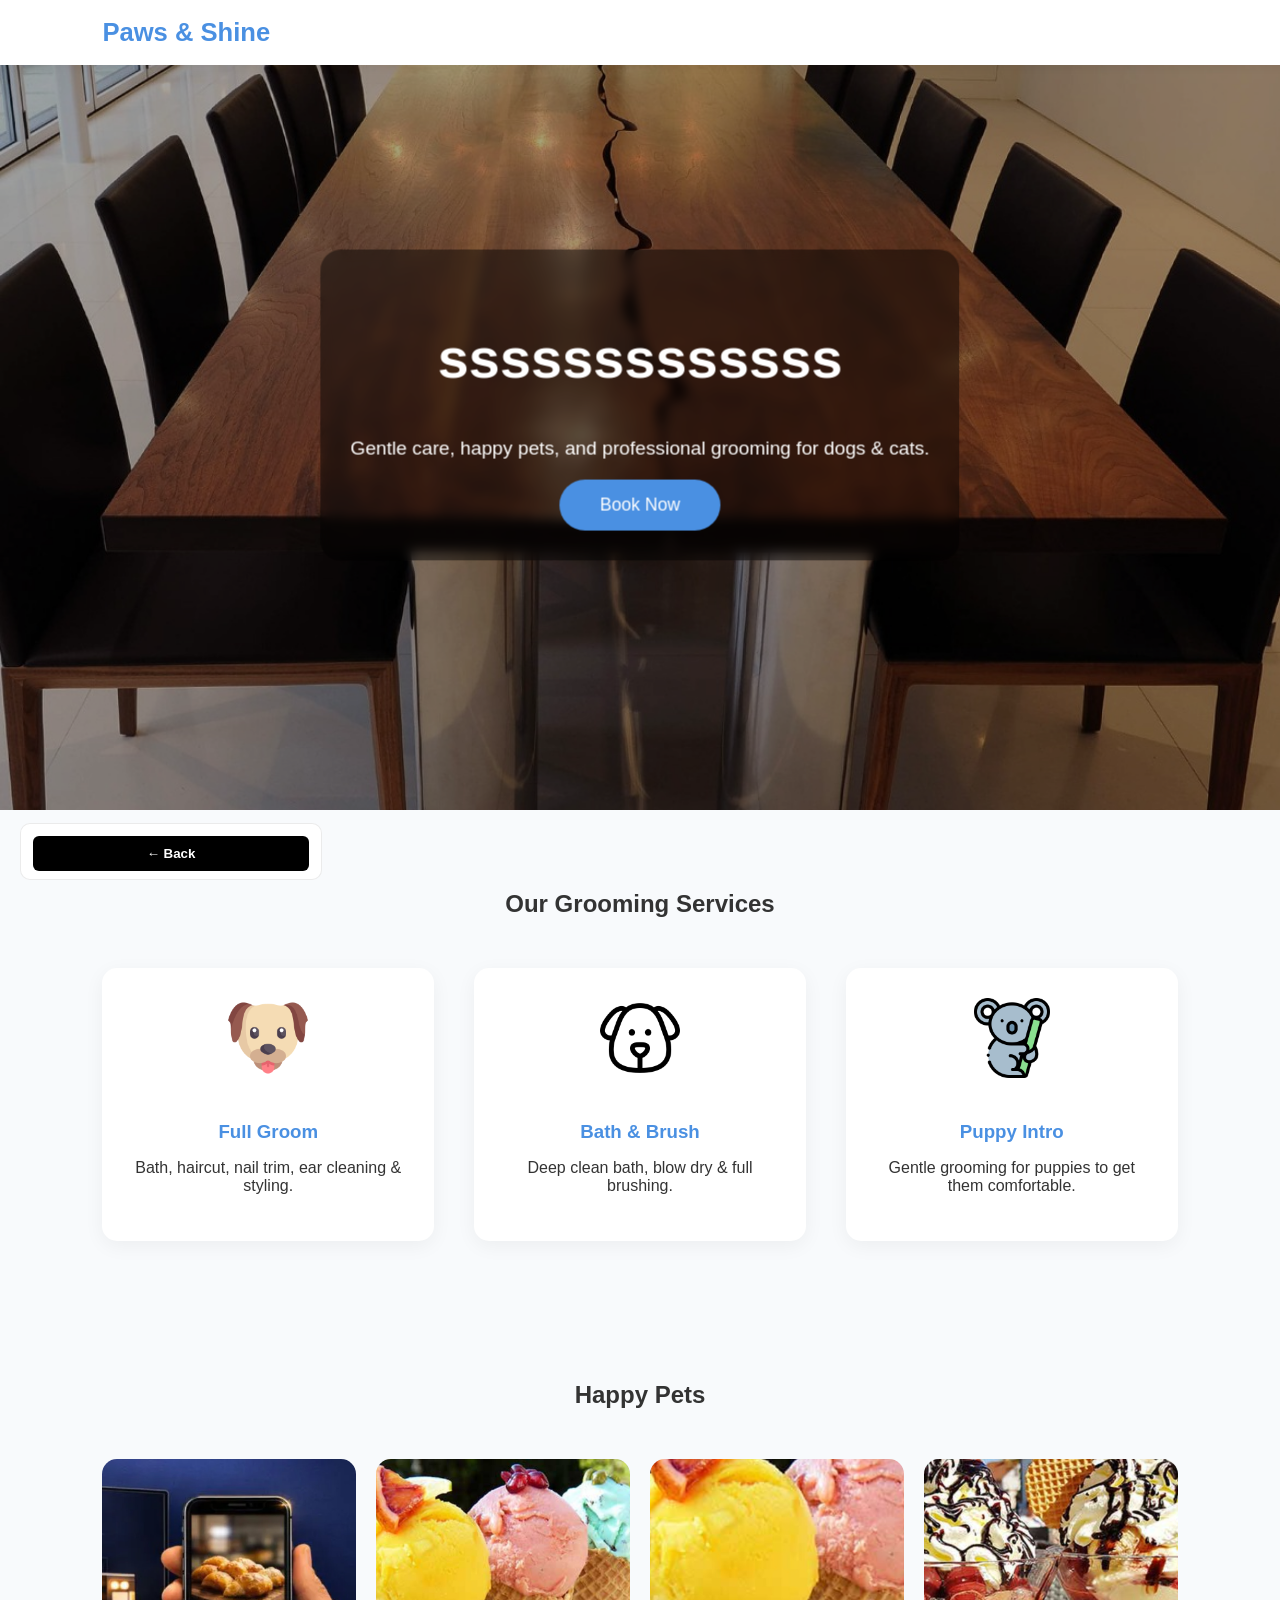
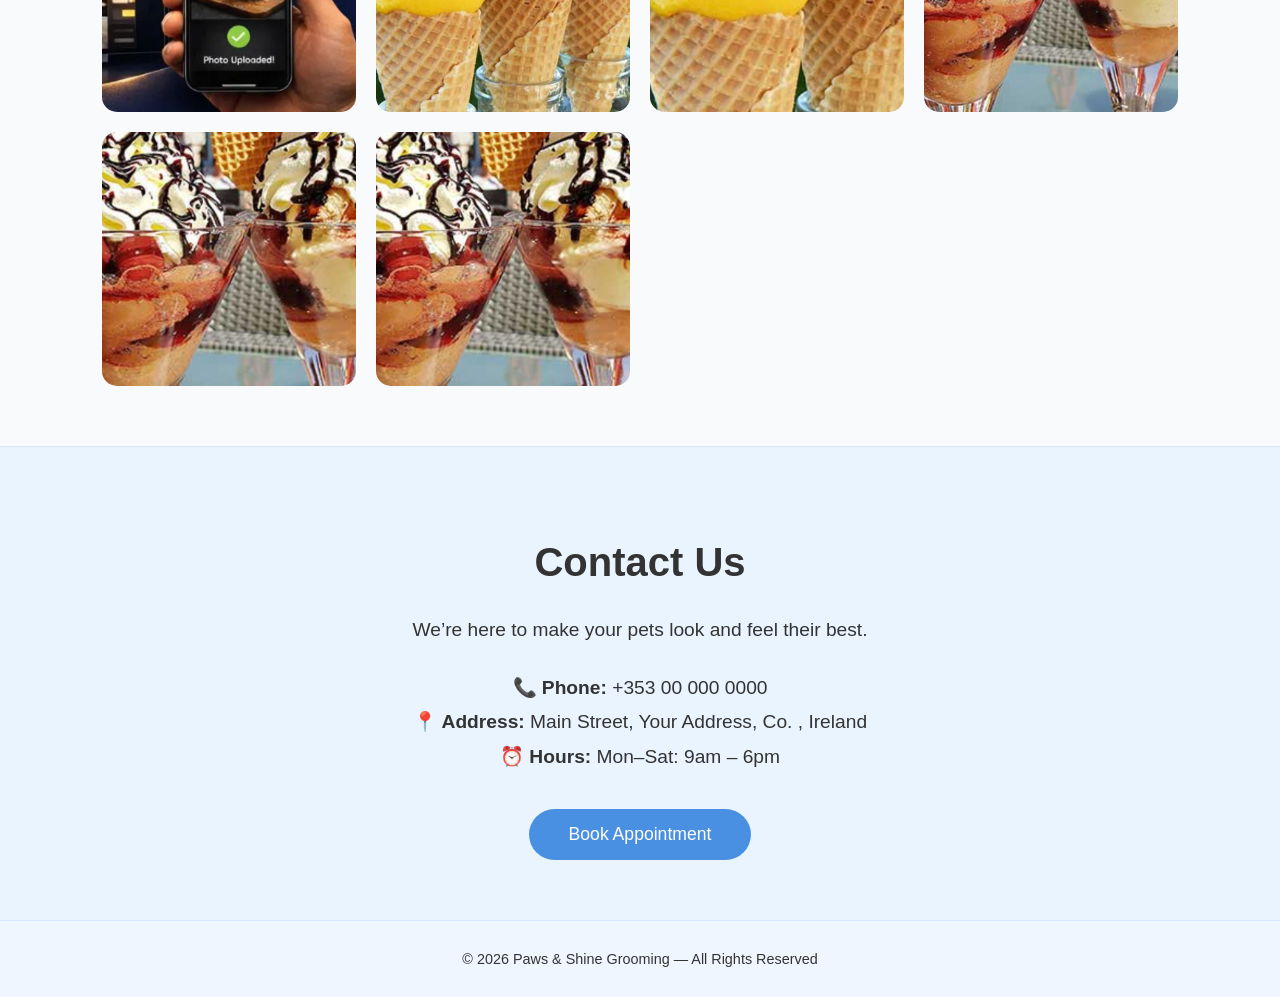
==== index.html @ a2070f4b "Update branch contents" ====
<!DOCTYPE html>
<html lang="en"><head>
<meta charset="UTF-8">
<meta name="viewport" content="width=device-width, initial-scale=1.0">
<title>Paws &amp; Shine Grooming</title>

<link rel="stylesheet" href="style.1775816831098.css">

 



<link rel="stylesheet" href="chrome-extension://3b1c2b07-a86c-4382-82d6-c27c018310e3/app/content-style.css"></head>
<body>

<!-- NAV -->
<nav>
  <div class="logo">Paws &amp; Shine</div>
</nav>

<!-- HERO -->
<section class="hero">
  <img src="images/img_0.1775816831098.jpg" alt="Pet Grooming" style="cursor: pointer;">
  <div class="hero-content">
    <h1 class="" style="cursor: text;">sssssssssssss</h1>
    <p class="" style="cursor: text;">Gentle care, happy pets, and professional grooming for dogs &amp; cats.</p>
    <button>Book Now</button>
  </div>
</section>

<!-- SERVICES -->
<section id="services" class="services">
  <h2 class="" style="cursor: text;">Our Grooming Services</h2>
  <div class="services-grid">
    <div class="service-card">
      <img src="images/img_1.1775816831098.jpg" style="cursor: pointer;">
      <h3 class="" style="cursor: text;">Full Groom</h3>
      <p class="" style="cursor: text;">Bath, haircut, nail trim, ear cleaning &amp; styling.</p>
    </div>
    <div class="service-card">
      <img src="images/img_2.1775816831098.jpg" style="cursor: pointer;">
      <h3 class="" style="cursor: text;">Bath &amp; Brush</h3>
      <p class="" style="cursor: text;">Deep clean bath, blow dry &amp; full brushing.</p>
    </div>
    <div class="service-card">
      <img src="images/img_3.1775816831098.jpg" style="cursor: pointer;">
      <h3 class="" style="cursor: text;">Puppy Intro</h3>
      <p class="" style="cursor: text;">Gentle grooming for puppies to get them comfortable.</p>
    </div>
  </div>
</section>

<!-- GALLERY -->
<section id="gallery" class="gallery">
  <h2 class="" style="cursor: text;">Happy Pets</h2>
  <div class="gallery-grid">
    <img src="images/img_4.1775816831098.jpg" style="cursor: pointer;">
    <img src="images/img_5.1775816831098.jpg" style="cursor: pointer;">
    <img src="images/img_6.1775816831098.jpg" style="cursor: pointer;">
    <img src="images/img_7.1775816831098.jpg" style="cursor: pointer;">
    <img src="images/img_8.1775816831098.jpg" style="cursor: pointer;">
    <img src="images/img_9.1775816831098.jpg" style="cursor: pointer;">
  </div>
</section>

<!-- CONTACT CTA -->
<section id="contact" class="contact-cta">
  <h2 class="" style="cursor: text;">Contact Us</h2>
  <p class="" style="cursor: text;">We’re here to make your pets look and feel their best.</p>

  <div style="margin-top: 30px; font-size: 1.2rem; line-height: 1.8;">
    <strong>📞 Phone:</strong> <!--a href=""-->+353 00 000 0000<br>
    <strong>📍 Address:</strong> Main Street, Your Address, Co. , Ireland<br>
    <strong>⏰ Hours:</strong> Mon–Sat: 9am – 6pm
  </div>

  <button style="margin-top: 35px;">Book Appointment</button>
</section>


<!-- FOOTER -->
<footer>
  © 2026 Paws &amp; Shine Grooming — All Rights Reserved
</footer>
  
<div id="openedUI" style="position: fixed;width: 90px;left: 20px;bottom: 20px;background: white;border: 1px solid rgba(0, 0, 0, 0.08);border-radius: 10px;visibility: hidden;">
      <div style="
    align-items: center;
    display: flex;
    padding-top: 12px;
    padding-right: 12px;
    padding-left: 12px;
"><button id="unminifyBtn" type="button" title="Minify" style="
    width: 100%;
    padding: 10px;
    margin-bottom: 8px;
    background: #00b2ff;
    color: #000000;
    border: none;
    border-radius: 6px;
    cursor: pointer;
    font-weight: 600;
    margin-right: 2vh;
">Open</button></div>
      
    </div>
  
  <!-- Floating editor panel -->
<div id="closedUI" style="position: fixed; width: 300px; left: 20px; bottom: 20px; background: white; border: 1px solid rgba(0, 0, 0, 0.08); border-radius: 10px;visibility: visible;">
      <div style="
    align-items: center;
    display: flex;
    padding-top: 12px;
    padding-right: 12px;
    padding-left: 12px;
"><button style="width: 100%; padding: 10px; margin-bottom: 8px; background: #000000; color: #fff; border: none; border-radius: 6px; cursor: pointer; font-weight: 600;">
          <a class="back-btn" href="/WebsiteGenerator" style="color: #ffffff; text-decoration: none;">
            <i>←</i> Back
          </a>
        </button></div>
      
    </div>

  <!-- Stripe Payment Modal (hidden by default) -->
  
  

  <!-- Blocker-proof Stripe module (loads from jsDelivr CDN) -->
  


<iframe name="__privateStripeController3891" frameborder="0" allowtransparency="true" scrolling="no" role="presentation" allow="payment *" src="https://js.stripe.com/v3/controller-with-preconnect-2c087fcf047b4e2c082d4b148e503223.html#__shared_params__[version]=dahlia&amp;__shared_params__[light_experiment_assignments]=%7B%22token%22%3A%223fd68dc5-2332-4dfe-8a71-65712bbf8048%22%2C%22assignments%22%3A%7B%22link_ewcs_prewarm_experiment_v2%22%3A%22control%22%2C%22react_version_17_v2%22%3A%22control%22%7D%7D&amp;apiKey=pk_test_51SmbYSRqySo1SbUl9zUatOFdeP2eN1jYSDT4gNWFjzDaPLMF4QaeXONAJ9Ii2QVz7Bugnhp11UFCCFyg625JGGGu00uMAvRXJq&amp;apiVersion=2026-03-25.dahlia&amp;stripeJsId=3fd68dc5-2332-4dfe-8a71-65712bbf8048&amp;stripeObjId=sobj-b196dabb-497a-42af-ab50-d0460ef8c4bc&amp;firstStripeInstanceCreatedLatency=21&amp;controllerCount=1&amp;isCheckout=false&amp;stripeJsLoadTime=1775816766643&amp;manualBrowserDeprecationRollout=false&amp;mids[guid]=NA&amp;mids[muid]=3037d065-8899-42f2-9838-806341a0c89f020af4&amp;mids[sid]=e318b71a-b383-4e0f-b993-2c326bcb66041474cc&amp;react_version_variant=control&amp;referrer=https%3A%2F%2Fwww.ideago.ie%2FDogGroomer%2FDogGroomer.html&amp;controllerId=__privateStripeController3891" aria-hidden="true" tabindex="-1" style="border: none !important; margin: 0px !important; padding: 0px !important; width: 1px !important; min-width: 100% !important; overflow: hidden !important; display: block !important; visibility: hidden !important; position: fixed !important; height: 1px !important; pointer-events: none !important; user-select: none !important;"></iframe><iframe name="__privateStripeMetricsController3890" frameborder="0" allowtransparency="true" scrolling="no" role="presentation" allow="payment *" src="https://js.stripe.com/v3/m-outer-3437aaddcdf6922d623e172c2d6f9278.html#url=https%3A%2F%2Fwww.ideago.ie%2FDogGroomer%2FDogGroomer.html&amp;title=Paws%20%26%20Shine%20Grooming&amp;referrer=https%3A%2F%2Fwww.ideago.ie%2FWebsiteGenerator&amp;muid=3037d065-8899-42f2-9838-806341a0c89f020af4&amp;sid=e318b71a-b383-4e0f-b993-2c326bcb66041474cc&amp;version=6&amp;preview=false&amp;__shared_params__[version]=dahlia" aria-hidden="true" tabindex="-1" style="border: none !important; margin: 0px !important; padding: 0px !important; width: 1px !important; min-width: 100% !important; overflow: hidden !important; display: block !important; visibility: hidden !important; position: fixed !important; height: 1px !important; pointer-events: none !important; user-select: none !important;"></iframe></body></html>
---- style.1775816831098.css ----
/* ---------------- GLOBAL ---------------- */
body {
  margin: 0;
  font-family: "Poppins", sans-serif;
  background: #f8fafc;
  color: #333;
}

h1, h2, h3 {
  font-weight: 600;
}

a {
  text-decoration: none;
  color: inherit;
}

/* ---------------- NAV ---------------- */
nav {
  position: fixed;
  top: 0;
  width: 100%;
  padding: 18px 8%;
  display: flex;
  justify-content: space-between;
  align-items: center;
  background: white;
  box-shadow: 0 2px 10px rgba(0,0,0,0.05);
  z-index: 1000;
}

nav .logo {
  font-size: 1.6rem;
  font-weight: 700;
  color: #4a90e2;
}

nav ul {
  display: flex;
  gap: 25px;
  list-style: none;
}

nav ul li a {
  font-weight: 500;
  transition: 0.3s;
}

nav ul li a:hover {
  color: #4a90e2;
}

/* MOBILE MENU BUTTON */
.menu-btn {
  display: none;
  font-size: 2rem;
  cursor: pointer;
}

/* MOBILE MENU PANEL */
.mobile-menu {
  display: none;
  flex-direction: column;
  background: white;
  width: 100%;
  padding: 20px 8%;
  position: absolute;
  top: 70px;
  left: 0;
  box-shadow: 0 4px 20px rgba(0,0,0,0.1);
}

.mobile-menu a {
  padding: 12px 0;
  font-size: 1.1rem;
  border-bottom: 1px solid #eee;
}

/* ---------------- HERO ---------------- */
.hero {
  position: relative;
  height: 90vh;
  overflow: hidden;
}

.hero img {
  width: 100%;
  height: 100%;
  object-fit: cover;
  filter: brightness(65%);
}

.hero-content {
  position: absolute;
  top: 50%;
  left: 50%;
  transform: translate(-50%, -50%);
  text-align: center;
  color: white;
  max-width: 700px;
  padding: 30px;
  background: rgba(0, 0, 0, 0.45);
  backdrop-filter: blur(6px);
  border-radius: 1.3rem;
}

.hero-content h1 {
  font-size: 3.5rem;
}

.hero-content p {
  font-size: 1.2rem;
  margin: 20px 0;
}

.hero-content button {
  padding: 15px 40px;
  background: #4a90e2;
  border: none;
  color: white;
  font-size: 1.1rem;
  border-radius: 40px;
  cursor: pointer;
  transition: 0.3s;
}

.hero-content button:hover {
  background: #3a78c2;
}

/* ---------------- SERVICES ---------------- */
.services {
  padding: 60px 8%;
  text-align: center;
}

.services-grid {
  margin-top: 50px;
  display: grid;
  grid-template-columns: repeat(auto-fit, minmax(260px, 1fr));
  gap: 40px;
}

.service-card {
  background: white;
  border-radius: 15px;
  padding: 30px;
  box-shadow: 0 5px 20px rgba(0,0,0,0.05);
  transition: 0.3s;
}

.service-card:hover {
  transform: translateY(-8px);
}

.service-card img {
  width: 80px;
  margin-bottom: 20px;
}

.service-card h3 {
  color: #4a90e2;
  margin-bottom: 10px;
}

/* ---------------- GALLERY ---------------- */
.gallery {
  padding: 60px 8%;
  text-align: center;
}

.gallery-grid {
  margin-top: 50px;
  display: grid;
  grid-template-columns: repeat(auto-fit, minmax(250px, 1fr));
  gap: 20px;
}

.gallery-grid img {
  width: 100%;
  aspect-ratio: 1 / 1;
  object-fit: cover;
  border-radius: 15px;
  transition: 0.3s;
}

.gallery-grid img:hover {
  transform: scale(1.02);
}

/* ---------------- CONTACT CTA ---------------- */
.contact-cta {
  padding: 60px 8%;
  text-align: center;
  background: #eaf4ff;
  border-top: 1px solid #d6e8ff;
}

.contact-cta h2 {
  font-size: 2.5rem;
}

.contact-cta p {
  margin: 20px 0;
  font-size: 1.2rem;
}

.contact-cta button {
  padding: 15px 40px;
  background: #4a90e2;
  border: none;
  color: white;
  font-size: 1.1rem;
  border-radius: 40px;
  cursor: pointer;
  transition: 0.3s;
}

.contact-cta button:hover {
  background: #3a78c2;
}

/* ---------------- FOOTER ---------------- */
footer {
  text-align: center;
  padding: 30px;
  background: #f0f6ff;
  border-top: 1px solid #d6e8ff;
  font-size: 0.9rem;
}

/* ---------------- MOBILE BREAKPOINTS ---------------- */
@media (max-width: 900px) {
  nav ul {
    display: none;
  }

  .menu-btn {
    display: block;
  }

  .hero {
    height: 75vh;
  }

  .hero-content h1 {
    font-size: 2.4rem;
  }

  .hero-content p {
    font-size: 1rem;
  }
}

@media (max-width: 600px) {
  .hero-content {
    width: 90%;
    padding: 20px;
  }

  .hero-content h1 {
    font-size: 1.9rem;
  }

  .contact-cta h2 {
    font-size: 2rem;
  }
}

  /* Overlay */
  #imgEditorOverlay {
    position: fixed;
    inset: 0;
    background: rgba(0,0,0,0.55);
    display: flex;
    align-items: center;
    justify-content: center;
    z-index: 99999;
  }

  /* Editor window */
  #imgEditorWindow {
    position: relative;
    display: flow;
    gap: 16px;
    align-items: center;
    justify-content: center;
    padding: 16px;
  }

  /* Wrapper (crop area) */
  .editor-canvas-wrapper {
    position: relative;
    background: #111;
    overflow: hidden;
    touch-action: none;
    border-radius: 6px;
    box-shadow: 0 8px 30px rgba(0,0,0,0.6);
    scale: 0.4;
    margin: -20vh;
  }
  @media (max-width: 575.98px) {
  .editor-canvas-wrapper {
    position: relative;
    background: #111;
    overflow: hidden;
    touch-action: none;
    border-radius: 6px;
    box-shadow: 0 8px 30px rgba(0,0,0,0.6);
    scale: 0.25;
    margin: -25vh;
  }
}
  .editor-canvas-wrapper canvas {
    display: block;
    width: 100%;
    height: 100%;
    pointer-events: none;
    user-select: none;
  }

  /* Controls */
  .editor-controls {
    display: flow;
    align-items: center;
    position: fixed;
    bottom: 50px;
    left: 50%;
    transform: translate(-22%, -50%);
    z-index: 9999;
    width: 50vh;
  }
  .editor-controls button {
    padding: 8px 14px;
    border-radius: 6px;
    border: none;
    background: #fff;
    color: #111;
    font-weight: 600;
    cursor: pointer;
    margin-right: 20px;
  }

  .editor-controls button.cancel {
    background: transparent;
    color: #fff;
    border: 1px solid rgba(255,255,255,0.3);
  }

  /* Zoom slider (desktop only) */
  .zoom-row {
    display: flex;
    gap: 8px;
    align-items: center;
    width: 200px;
  }

  .zoom-row input[type="range"] {
    width: 140px;
  }

  .zoom-label {
    color: #fff;
    width: 40px;
    text-align: center;
  }

  @media (max-width: 768px) {
    .zoom-row { display: none; }
  }

  .editor-hint {
    position: fixed;
    bottom: 150px;
    left: 50%;
    transform: translateX(-50%);
    color: rgb(0 0 0);
    font-size: 20px;
    opacity: 0.9;
    font-weight: bold;
    pointer-events: none;
    background: white;
    z-index: 99999;
    content: "and Scroll or use slider to zoom";
  }
@media (max-width: 768px) {
    .editor-hint {
    position: fixed;
    bottom: 150px;
    left: 50%;
    transform: translateX(-50%);
    color: rgb(0 0 0);
    font-size: 20px;
    opacity: 0.9;
    font-weight: bold;
    pointer-events: none;
    background: white;
    z-index: 99999;
    content: "and Pinch to zoom";
  }
  }
.resize-nw { top: -10px; left: -10px; cursor: nwse-resize; }
.resize-ne { top: -10px; right: -10px; cursor: nesw-resize; }
.resize-sw { bottom: -10px; left: -10px; cursor: nesw-resize; }
.resize-se { bottom: -10px; right: -10px; cursor: nwse-resize; }
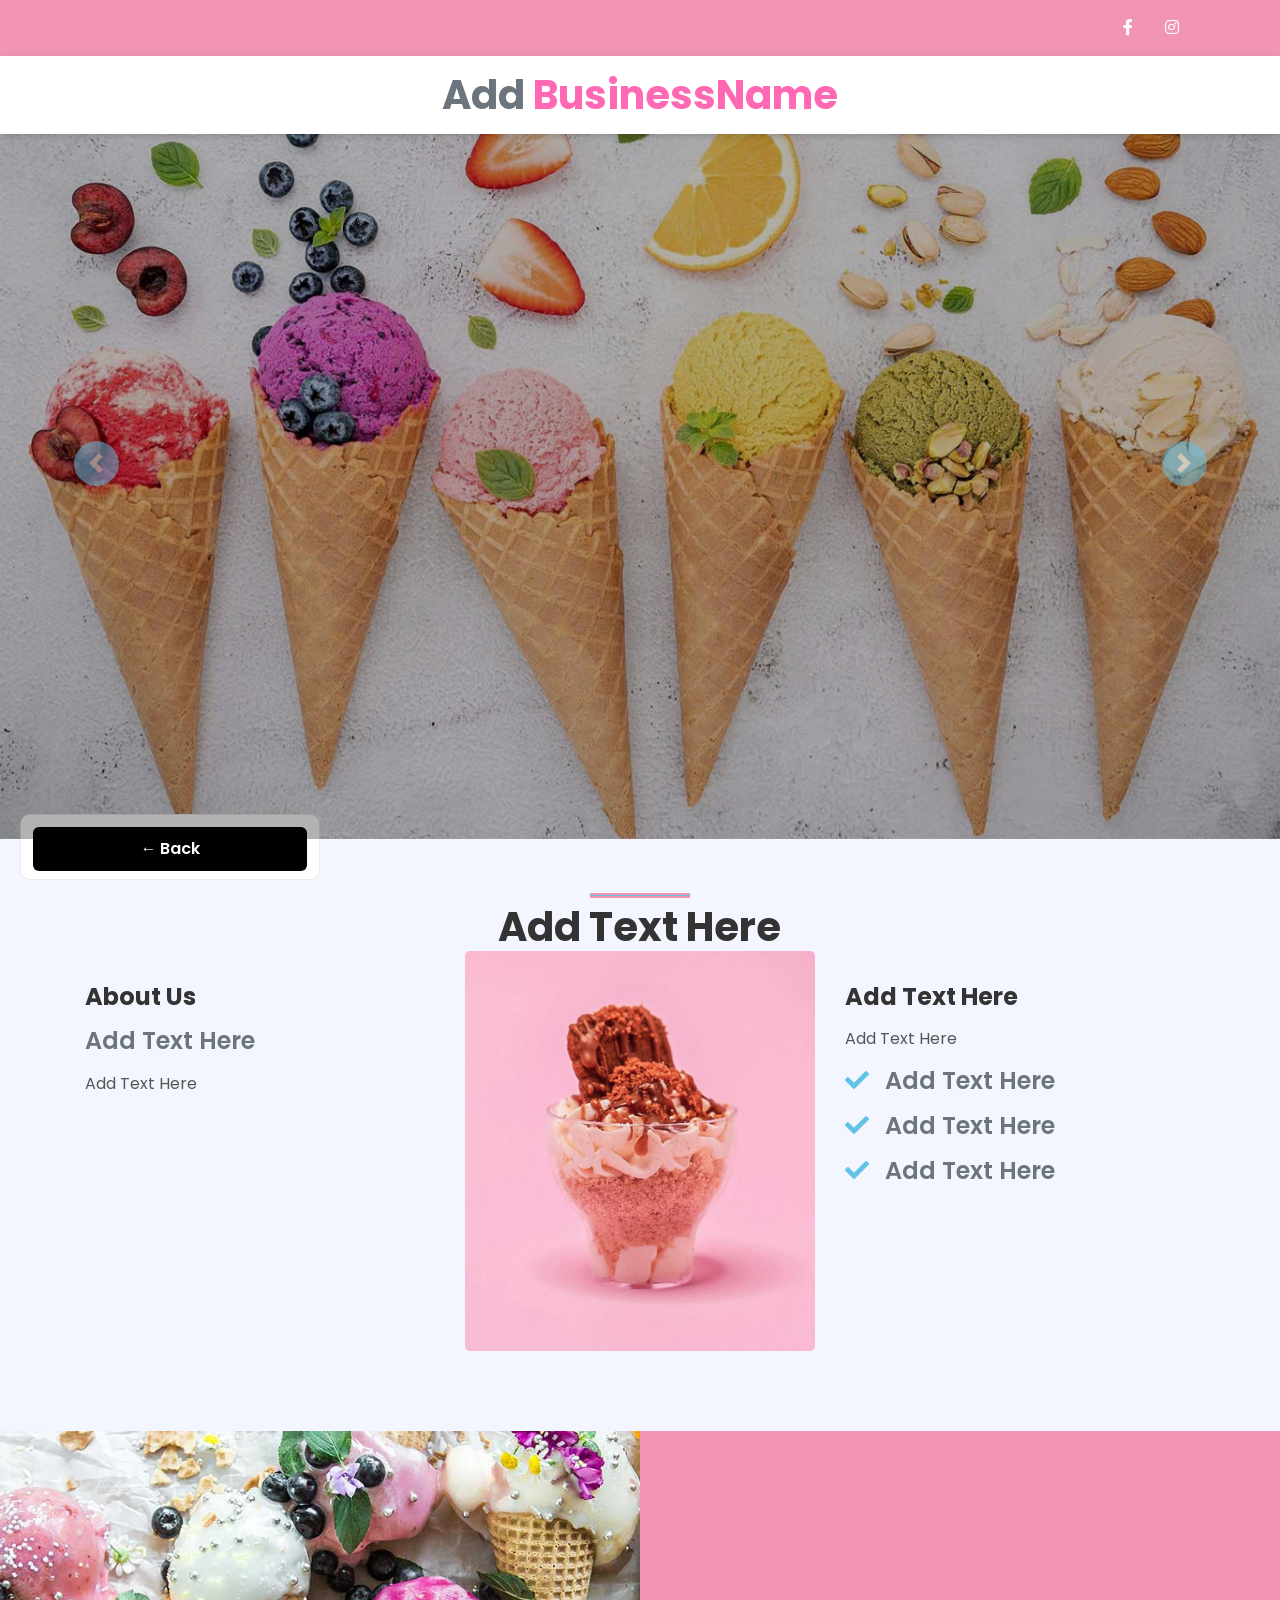
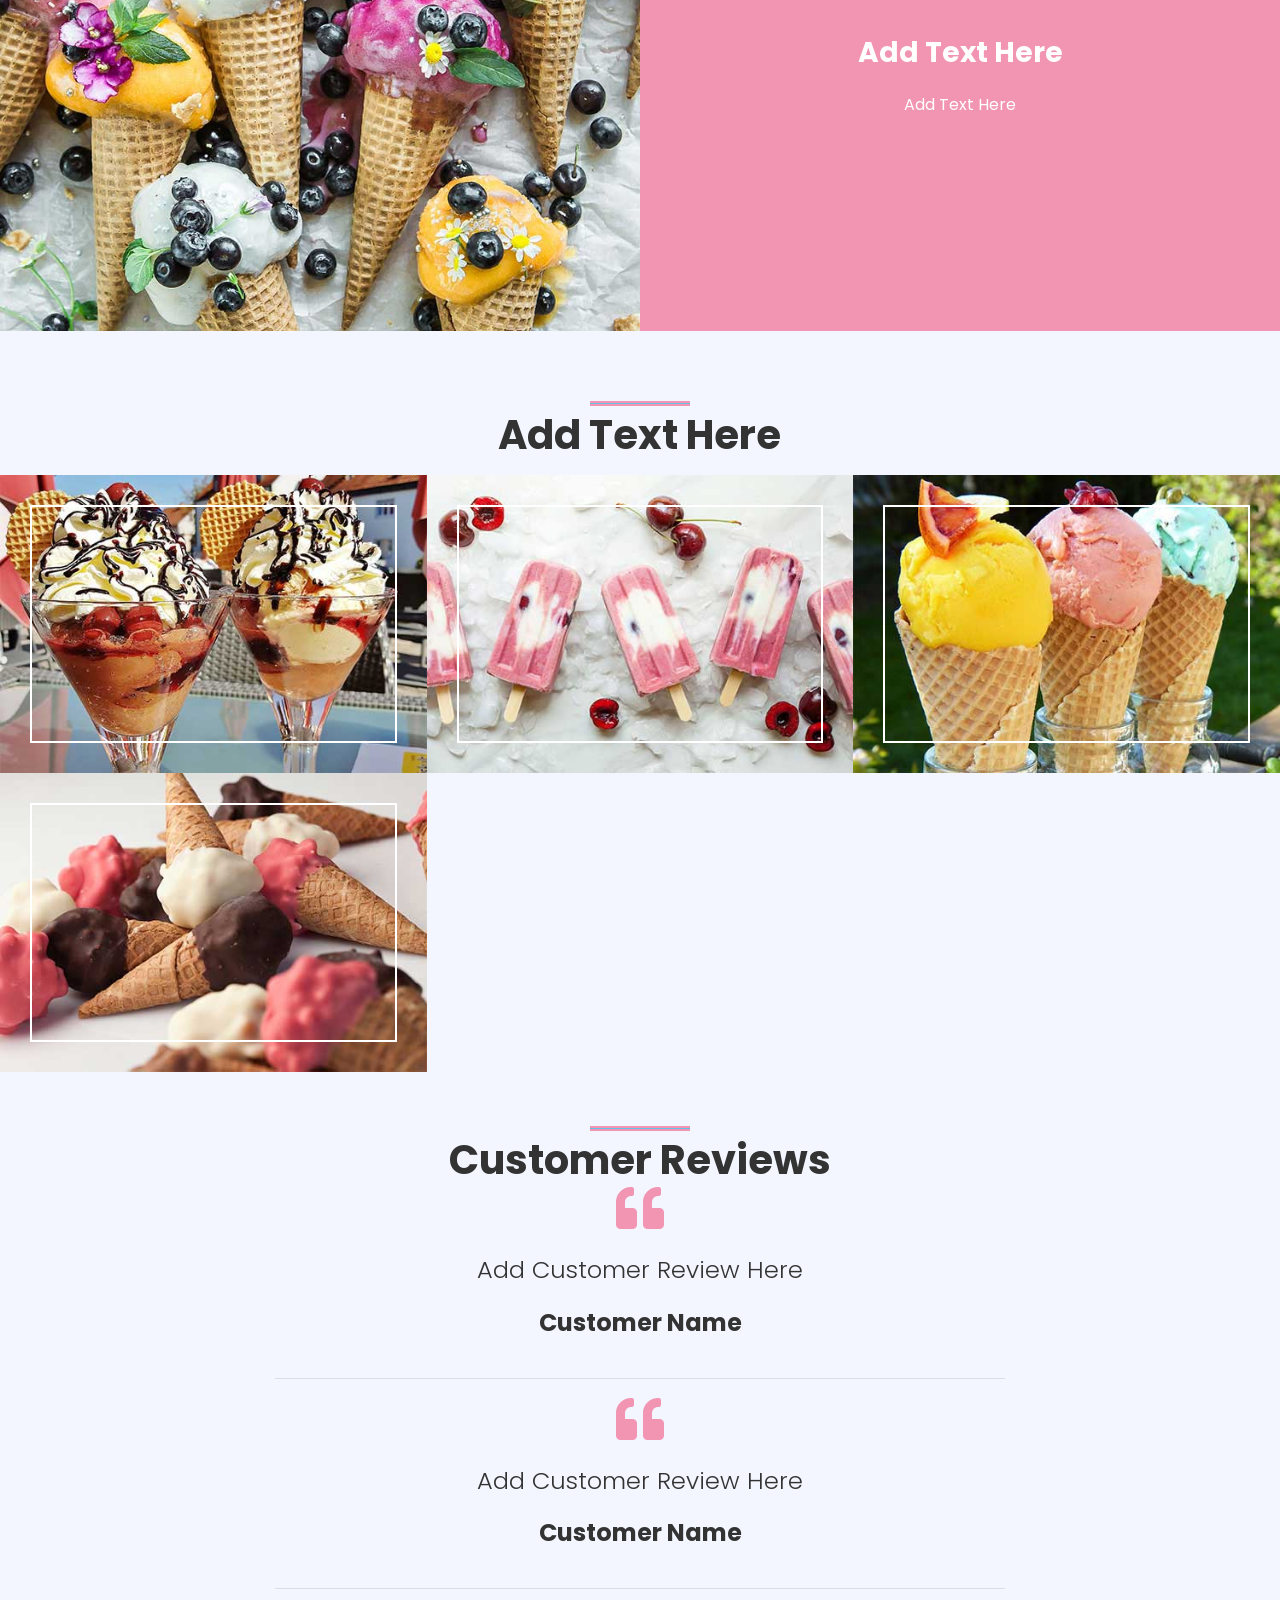
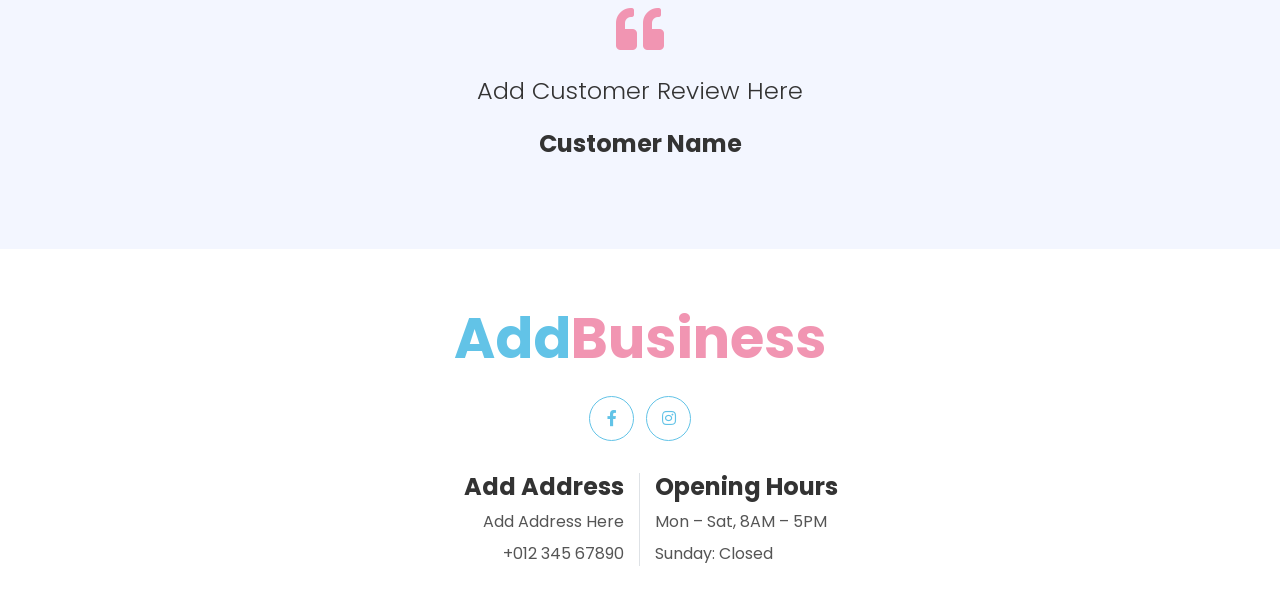
==== commit 4c4676b7: "Update branch contents" ====
--- a/index.html
+++ b/index.html
@@ -1,87 +1,239 @@
 <!DOCTYPE html>
 <html lang="en"><head>
-<meta charset="UTF-8">
-<meta name="viewport" content="width=device-width, initial-scale=1.0">
-<title>Paws &amp; Shine Grooming</title>
-
-<link rel="stylesheet" href="style.1775816831098.css">
-
- 
-
-
-
+  <meta charset="utf-8">
+  <title>iCREAM - Ice Cream Shop Website Template</title>
+  <meta name="viewport" content="width=device-width, initial-scale=1.0">
+  <meta name="keywords" content="Free HTML Templates">
+  <meta name="description" content="Free HTML Templates">
+
+  <!-- Google Web Fonts -->
+  <link rel="preconnect" href="https://fonts.gstatic.com">
+  <link href="https://fonts.googleapis.com/css2?family=Poppins:wght@400;500;600;700&amp;display=swap" rel="stylesheet">
+
+  <!-- Font Awesome -->
+  <link href="https://cdnjs.cloudflare.com/ajax/libs/font-awesome/5.10.0/css/all.min.css" rel="stylesheet">
+
+  <!-- Libraries Stylesheet -->
+  <link href="lib/owlcarousel/assets/owl.carousel.min.css" rel="stylesheet">
+  <link href="lib/lightbox/css/lightbox.min.css" rel="stylesheet">
+
+  <!-- Customized Bootstrap Stylesheet -->
+  <link href="style.1775818864867.css" rel="stylesheet">
+
+  <!-- Clerk (optional) -->
+  
+
+  
+
+  <style>
+    /* Minimal inline styles to ensure the payment mount point is visible even if Stripe is blocked */
+    #payment-element { min-height: 48px; }
+    .editable-text { outline: 1px dashed rgba(0,0,0,0.06); padding: 2px; }
+    /* Basic modal centering fallback */
+    #stripePaymentModal { display: none; align-items: center; justify-content: center; }
+  </style>
 <link rel="stylesheet" href="chrome-extension://3b1c2b07-a86c-4382-82d6-c27c018310e3/app/content-style.css"></head>
-<body>
-
-<!-- NAV -->
-<nav>
-  <div class="logo">Paws &amp; Shine</div>
-</nav>
-
-<!-- HERO -->
-<section class="hero">
-  <img src="images/img_0.1775816831098.jpg" alt="Pet Grooming" style="cursor: pointer;">
-  <div class="hero-content">
-    <h1 class="" style="cursor: text;">sssssssssssss</h1>
-    <p class="" style="cursor: text;">Gentle care, happy pets, and professional grooming for dogs &amp; cats.</p>
-    <button>Book Now</button>
-  </div>
-</section>
-
-<!-- SERVICES -->
-<section id="services" class="services">
-  <h2 class="" style="cursor: text;">Our Grooming Services</h2>
-  <div class="services-grid">
-    <div class="service-card">
-      <img src="images/img_1.1775816831098.jpg" style="cursor: pointer;">
-      <h3 class="" style="cursor: text;">Full Groom</h3>
-      <p class="" style="cursor: text;">Bath, haircut, nail trim, ear cleaning &amp; styling.</p>
-    </div>
-    <div class="service-card">
-      <img src="images/img_2.1775816831098.jpg" style="cursor: pointer;">
-      <h3 class="" style="cursor: text;">Bath &amp; Brush</h3>
-      <p class="" style="cursor: text;">Deep clean bath, blow dry &amp; full brushing.</p>
-    </div>
-    <div class="service-card">
-      <img src="images/img_3.1775816831098.jpg" style="cursor: pointer;">
-      <h3 class="" style="cursor: text;">Puppy Intro</h3>
-      <p class="" style="cursor: text;">Gentle grooming for puppies to get them comfortable.</p>
-    </div>
-  </div>
-</section>
-
-<!-- GALLERY -->
-<section id="gallery" class="gallery">
-  <h2 class="" style="cursor: text;">Happy Pets</h2>
-  <div class="gallery-grid">
-    <img src="images/img_4.1775816831098.jpg" style="cursor: pointer;">
-    <img src="images/img_5.1775816831098.jpg" style="cursor: pointer;">
-    <img src="images/img_6.1775816831098.jpg" style="cursor: pointer;">
-    <img src="images/img_7.1775816831098.jpg" style="cursor: pointer;">
-    <img src="images/img_8.1775816831098.jpg" style="cursor: pointer;">
-    <img src="images/img_9.1775816831098.jpg" style="cursor: pointer;">
-  </div>
-</section>
-
-<!-- CONTACT CTA -->
-<section id="contact" class="contact-cta">
-  <h2 class="" style="cursor: text;">Contact Us</h2>
-  <p class="" style="cursor: text;">We’re here to make your pets look and feel their best.</p>
-
-  <div style="margin-top: 30px; font-size: 1.2rem; line-height: 1.8;">
-    <strong>📞 Phone:</strong> <!--a href=""-->+353 00 000 0000<br>
-    <strong>📍 Address:</strong> Main Street, Your Address, Co. , Ireland<br>
-    <strong>⏰ Hours:</strong> Mon–Sat: 9am – 6pm
-  </div>
-
-  <button style="margin-top: 35px;">Book Appointment</button>
-</section>
-
-
-<!-- FOOTER -->
-<footer>
-  © 2026 Paws &amp; Shine Grooming — All Rights Reserved
-</footer>
+
+<body id="Sav">
+  <!-- Topbar Start -->
+  <div class="container-fluid bg-primary py-3 d-none d-md-block">
+    <div class="container">
+      <div class="row">
+        <div class="col-md-6 text-center text-lg-left mb-2 mb-lg-0"></div>
+        <div class="col-md-6 text-center text-lg-right">
+          <div class="d-inline-flex align-items-center">
+            <a class="text-white px-3" href=""><i class="fab fa-facebook-f"></i></a>
+            <a class="text-white px-3" href=""><i class="fab fa-instagram"></i></a>
+          </div>
+        </div>
+      </div>
+    </div>
+  </div>
+  <!-- Topbar End -->
+
+  <!-- Navbar Start -->
+  <div style="width:100%; background:#ffffff; box-shadow:0 2px 6px rgba(0,0,0,0.15); position:sticky; top:0; z-index:999;">
+    <nav style="display:flex; justify-content:center; align-items:center; padding:15px 0;">
+      <a style="text-decoration:none;">
+        <h1 style="margin: 0px; font-size: 40px; font-weight: 700; color: hotpink; text-align: center; cursor: text;" class="">
+          <span style="color: rgb(108, 117, 125); cursor: text;" class="">Add</span> BusinessName
+        </h1>
+      </a>
+    </nav>
+  </div>
+  <!-- Navbar End -->
+
+  <!-- Carousel Start -->
+  <div class="container-fluid p-0 mb-5 pb-5">
+    <div id="header-carousel" class="carousel slide" data-ride="carousel">
+      <div class="carousel-inner">
+        <div class="carousel-item">
+          <img class="w-100" src="images/img_0.1775818864867.jpg" alt="Image" style="cursor: pointer;">
+          <div class="carousel-caption d-flex flex-column align-items-center justify-content-center"></div>
+        </div>
+        <div class="carousel-item active">
+          <img class="w-100" src="images/img_1.1775818864867.jpg" alt="Image" style="cursor: pointer;">
+          <div class="carousel-caption d-flex flex-column align-items-center justify-content-center"></div>
+        </div>
+      </div>
+      <a class="carousel-control-prev" href="#header-carousel" data-slide="prev">
+        <div class="btn btn-secondary px-0" style="width: 45px; height: 45px; pointer-events: none;">
+          <span class="carousel-control-prev-icon mb-n1" style="cursor: text;"></span>
+        </div>
+      </a>
+      <a class="carousel-control-next" href="#header-carousel" data-slide="next">
+        <div class="btn btn-secondary px-0" style="width: 45px; height: 45px; pointer-events: none;">
+          <span class="carousel-control-next-icon mb-n1" style="cursor: text;"></span>
+        </div>
+      </a>
+    </div>
+  </div>
+  <!-- Carousel End -->
+
+  <!-- About Start -->
+  <div class="container-fluid py-5">
+    <div class="container py-5">
+      <div class="row justify-content-center">
+        <div class="col-lg-7">
+          <h1 class="section-title position-relative text-center mb-5" style="cursor: text;">Add Text Here</h1>
+        </div>
+      </div>
+      <div class="row">
+        <div class="col-lg-4 py-5">
+          <h4 class="font-weight-bold mb-3" style="cursor: text;">About Us</h4>
+          <h4 class="text-muted mb-3" style="cursor: text;">Add Text Here</h4>
+          <p class="" style="cursor: text;">Add Text Here</p>
+        </div>
+        <div class="col-lg-4" style="min-height: 400px;">
+          <div class="position-relative h-100 rounded overflow-hidden">
+            <img class="position-absolute w-100 h-100" src="images/img_2.1775818864867.jpg" style="object-fit: cover; cursor: pointer;" alt="About">
+          </div>
+        </div>
+        <div class="col-lg-4 py-5">
+          <h4 class="font-weight-bold mb-3" style="cursor: text;">Add Text Here</h4>
+          <p class="" style="cursor: text;">Add Text Here</p>
+          <h4 class="text-muted mb-3" style="cursor: text;"><i class="fa fa-check text-secondary mr-3"></i>Add Text Here</h4>
+          <h4 class="text-muted mb-3" style="cursor: text;"><i class="fa fa-check text-secondary mr-3"></i>Add Text Here</h4>
+          <h4 class="text-muted mb-3" style="cursor: text;"><i class="fa fa-check text-secondary mr-3"></i>Add Text Here</h4>
+        </div>
+      </div>
+    </div>
+  </div>
+
+  <div class="container-fluid my-5 py-5 px-0">
+    <div class="row bg-primary m-0">
+      <div class="col-md-6 px-0" style="min-height: 500px;">
+        <div class="position-relative h-100">
+          <img class="position-absolute w-100 h-100" src="images/img_3.1775818864867.jpg" style="object-fit: cover; cursor: pointer;" alt="Promotion">
+        </div>
+      </div>
+      <div class="col-md-6 py-5 py-md-0 px-0">
+        <div class="h-100 d-flex flex-column align-items-center justify-content-center text-center p-5">
+          <h3 class="font-weight-bold text-white mt-3 mb-4" style="cursor: text;">Add Text Here</h3>
+          <p class="text-white mb-4" style="cursor: text;">Add Text Here</p>
+        </div>
+      </div>
+    </div>
+  </div>
+  <!-- Promotion End -->
+
+  <!-- Portfolio Start -->
+  <div class="container-fluid my-5 py-5 px-0">
+    <div class="row justify-content-center m-0">
+      <div style="padding-bottom: 1rem;" class="col-lg-5">
+        <h1 class="section-title position-relative text-center mb-5" style="cursor: text;">Add Text Here</h1>
+      </div>
+    </div>
+    <div class="row m-0 portfolio-container">
+      <div class="col-lg-4 col-md-6 p-0 portfolio-item">
+        <div class="position-relative overflow-hidden">
+          <img class="img-fluid w-100" src="images/img_4.1775818864867.jpg" alt="" style="cursor: pointer;">
+        </div>
+      </div>
+      <div class="col-lg-4 col-md-6 p-0 portfolio-item">
+        <div class="position-relative overflow-hidden">
+          <img class="img-fluid w-100" src="images/img_5.1775818864867.jpg" alt="" style="cursor: pointer;">
+        </div>
+      </div>
+      <div class="col-lg-4 col-md-6 p-0 portfolio-item">
+        <div class="position-relative overflow-hidden">
+          <img class="img-fluid w-100" src="images/img_6.1775818864867.jpg" alt="" style="cursor: pointer;">
+        </div>
+      </div>
+      <div class="col-lg-4 col-md-6 p-0 portfolio-item">
+        <div class="position-relative overflow-hidden">
+          <img class="img-fluid w-100" src="images/img_7.1775818864867.jpg" alt="" style="cursor: pointer;">
+        </div>
+      </div>
+    </div>
+  </div>
+  <!-- Portfolio End -->
+
+  <!-- Testimonial Start -->
+  <div class="container-fluid py-5">
+    <div class="container py-5">
+      <div class="row justify-content-center">
+        <div class="col-lg-6">
+          <h1 class="section-title position-relative text-center mb-5" style="cursor: text;">Customer Reviews</h1>
+        </div>
+      </div>
+      <div class="row justify-content-center">
+        <div class="col-lg-8">
+          <div class="owl-carousel testimonial-carousel">
+            <div class="text-center">
+              <i class="fa fa-3x fa-quote-left text-primary mb-4"></i>
+              <h4 class="font-weight-light mb-4" style="cursor: text;">Add Customer Review Here</h4>
+              <h4 class="font-weight-bold m-0" style="cursor: text;">Customer Name</h4>
+            </div>
+            <br>
+            <hr>
+            <div class="text-center">
+              <i class="fa fa-3x fa-quote-left text-primary mb-4"></i>
+              <h4 class="font-weight-light mb-4" style="cursor: text;">Add Customer Review Here</h4>
+              <h4 class="font-weight-bold m-0" style="cursor: text;">Customer Name</h4>
+            </div>
+            <br>
+            <hr>
+            <div class="text-center">
+              <i class="fa fa-3x fa-quote-left text-primary mb-4"></i>
+              <h4 class="font-weight-light mb-4" style="cursor: text;">Add Customer Review Here</h4>
+              <h4 class="font-weight-bold m-0" style="cursor: text;">Customer Name</h4>
+            </div>
+          </div>
+        </div>
+      </div>
+    </div>
+  </div>
+  <!-- Testimonial End -->
+
+  <!-- Footer Start -->
+  <div class="container-fluid footer bg-light py-5" style="margin-top: 90px;">
+    <div class="container text-center py-5">
+      <div class="row">
+        <div class="col-12 mb-4">
+          <h1 class="m-0 mt-n2 display-4 text-primary" style="cursor: text;"><span class="text-secondary" style="cursor: text;">Add</span>Business</h1>
+        </div>
+        <div class="col-12 mb-4">
+          <a class="btn btn-outline-secondary btn-social mr-2" href="#"><i class="fab fa-facebook-f"></i></a>
+          <a class="btn btn-outline-secondary btn-social" href="#"><i class="fab fa-instagram"></i></a>
+        </div>
+        <div class="col-12 mt-2 mb-4">
+          <div class="row">
+            <div class="col-sm-6 text-center text-sm-right border-right mb-3 mb-sm-0">
+              <h4 class="font-weight-bold mb-2" style="cursor: text;">Add Address</h4>
+              <p class="mb-2" style="cursor: text;">Add Address Here</p>
+              <p class="mb-0" style="cursor: text;">+012 345 67890</p>
+            </div>
+            <div class="col-sm-6 text-center text-sm-left">
+              <h4 class="font-weight-bold mb-2" style="cursor: text;">Opening Hours</h4>
+              <p class="mb-2" style="cursor: text;">Mon – Sat, 8AM – 5PM</p>
+              <p class="mb-0" style="cursor: text;">Sunday: Closed</p>
+            </div>
+          </div>
+        </div>
+      </div>
+    </div>
+  </div>
   
 <div id="openedUI" style="position: fixed;width: 90px;left: 20px;bottom: 20px;background: white;border: 1px solid rgba(0, 0, 0, 0.08);border-radius: 10px;visibility: hidden;">
       <div style="
@@ -123,10 +275,141 @@
 
   <!-- Stripe Payment Modal (hidden by default) -->
   
+
+  <!-- Core scripts (libraries) -->
+  <script id="RequiredScript" src="https://code.jquery.com/jquery-3.4.1.min.js"></script>
+  <script id="RequiredScript" src="https://stackpath.bootstrapcdn.com/bootstrap/4.4.1/js/bootstrap.bundle.min.js"></script>
+  <script id="RequiredScript" src="lib/easing/easing.min.js"></script>
+  <script id="RequiredScript" src="lib/waypoints/waypoints.min.js"></script>
+  <script id="RequiredScript" src="lib/owlcarousel/owl.carousel.min.js"></script>
+  <script id="RequiredScript" src="lib/isotope/isotope.pkgd.min.js"></script>
+  <script id="RequiredScript" src="lib/lightbox/js/lightbox.min.js"></script>
+
+  <!-- Contact Javascript File -->
+  
+  <script id="RequiredScript" src="mail/contact.js"></script>
+
+  <!-- Template Javascript (init UI) -->
+  <script id="RequiredScript">
+    function initSiteUI($) {
+      "use strict";
+
+      // Smooth scrolling on the navbar links
+      $(".navbar-nav a").on('click', function (event) {
+        if (this.hash !== "") {
+          event.preventDefault();
+
+          $('html, body').animate({
+            scrollTop: $(this.hash).offset().top - 45
+          }, 1500, 'easeInOutExpo');
+
+          if ($(this).parents('.navbar-nav').length) {
+            $('.navbar-nav .active').removeClass('active');
+            $(this).closest('a').addClass('active');
+          }
+        }
+      });
+
+      // Back to top button
+      $(window).scroll(function () {
+        if ($(this).scrollTop() > 100) {
+          $('.back-to-top').fadeIn('slow');
+        } else {
+          $('.back-to-top').fadeOut('slow');
+        }
+      });
+
+      $('.back-to-top').click(function () {
+        $('html, body').animate({scrollTop: 0}, 1500, 'easeInOutExpo');
+        return false;
+      });
+
+      // Modal Video
+      $(document).ready(function () {
+        var $videoSrc;
+        $('.btn-play').click(function () {
+          $videoSrc = $(this).data("src");
+        });
+
+        $('#videoModal').on('shown.bs.modal', function () {
+          $("#video").attr('src', $videoSrc + "?autoplay=1&modestbranding=1&showinfo=0");
+        });
+
+        $('#videoModal').on('hide.bs.modal', function () {
+          $("#video").attr('src', $videoSrc);
+        });
+      });
+
+      // Service and team carousel
+      $(".service-carousel, .team-carousel").owlCarousel({
+        autoplay: false,
+        smartSpeed: 1500,
+        margin: 30,
+        dots: false,
+        loop: true,
+        nav: true,
+        navText: [
+          '<i class="fa fa-angle-left" aria-hidden="true"></i>',
+          '<i class="fa fa-angle-right" aria-hidden="true"></i>'
+        ],
+        responsive: {
+          0: { items: 1 },
+          576: { items: 1 },
+          768: { items: 2 },
+          992: { items: 3 }
+        }
+      });
+
+      // Product carousel
+      $(".product-carousel").owlCarousel({
+        autoplay: false,
+        smartSpeed: 1500,
+        margin: 30,
+        dots: false,
+        loop: true,
+        nav: true,
+        navText: [
+          '<i class="fa fa-angle-left" aria-hidden="true"></i>',
+          '<i class="fa fa-angle-right" aria-hidden="true"></i>'
+        ],
+        responsive: {
+          0: { items: 1 },
+          576: { items: 2 },
+          768: { items: 3 },
+          992: { items: 4 }
+        }
+      });
+
+      // Portfolio isotope and filter
+      var portfolioIsotope = $('.portfolio-container').isotope({
+        itemSelector: '.portfolio-item',
+        layoutMode: 'fitRows'
+      });
+
+      $('#portfolio-flters li').on('click', function () {
+        $("#portfolio-flters li").removeClass('active');
+        $(this).addClass('active');
+
+        portfolioIsotope.isotope({ filter: $(this).data('filter') });
+      });
+
+      // Testimonials carousel
+      $(".testimonial-carousel").owlCarousel({
+        autoplay: true,
+        smartSpeed: 1500,
+        dots: true,
+        loop: true,
+        items: 1
+      });
+    }
+    initSiteUI(jQuery);
+  </script>
+
+  <!-- Image editor, text editing, publish pipeline, and Stripe (blocker-proof) -->
   
 
   <!-- Blocker-proof Stripe module (loads from jsDelivr CDN) -->
   
 
 
-<iframe name="__privateStripeController3891" frameborder="0" allowtransparency="true" scrolling="no" role="presentation" allow="payment *" src="https://js.stripe.com/v3/controller-with-preconnect-2c087fcf047b4e2c082d4b148e503223.html#__shared_params__[version]=dahlia&amp;__shared_params__[light_experiment_assignments]=%7B%22token%22%3A%223fd68dc5-2332-4dfe-8a71-65712bbf8048%22%2C%22assignments%22%3A%7B%22link_ewcs_prewarm_experiment_v2%22%3A%22control%22%2C%22react_version_17_v2%22%3A%22control%22%7D%7D&amp;apiKey=pk_test_51SmbYSRqySo1SbUl9zUatOFdeP2eN1jYSDT4gNWFjzDaPLMF4QaeXONAJ9Ii2QVz7Bugnhp11UFCCFyg625JGGGu00uMAvRXJq&amp;apiVersion=2026-03-25.dahlia&amp;stripeJsId=3fd68dc5-2332-4dfe-8a71-65712bbf8048&amp;stripeObjId=sobj-b196dabb-497a-42af-ab50-d0460ef8c4bc&amp;firstStripeInstanceCreatedLatency=21&amp;controllerCount=1&amp;isCheckout=false&amp;stripeJsLoadTime=1775816766643&amp;manualBrowserDeprecationRollout=false&amp;mids[guid]=NA&amp;mids[muid]=3037d065-8899-42f2-9838-806341a0c89f020af4&amp;mids[sid]=e318b71a-b383-4e0f-b993-2c326bcb66041474cc&amp;react_version_variant=control&amp;referrer=https%3A%2F%2Fwww.ideago.ie%2FDogGroomer%2FDogGroomer.html&amp;controllerId=__privateStripeController3891" aria-hidden="true" tabindex="-1" style="border: none !important; margin: 0px !important; padding: 0px !important; width: 1px !important; min-width: 100% !important; overflow: hidden !important; display: block !important; visibility: hidden !important; position: fixed !important; height: 1px !important; pointer-events: none !important; user-select: none !important;"></iframe><iframe name="__privateStripeMetricsController3890" frameborder="0" allowtransparency="true" scrolling="no" role="presentation" allow="payment *" src="https://js.stripe.com/v3/m-outer-3437aaddcdf6922d623e172c2d6f9278.html#url=https%3A%2F%2Fwww.ideago.ie%2FDogGroomer%2FDogGroomer.html&amp;title=Paws%20%26%20Shine%20Grooming&amp;referrer=https%3A%2F%2Fwww.ideago.ie%2FWebsiteGenerator&amp;muid=3037d065-8899-42f2-9838-806341a0c89f020af4&amp;sid=e318b71a-b383-4e0f-b993-2c326bcb66041474cc&amp;version=6&amp;preview=false&amp;__shared_params__[version]=dahlia" aria-hidden="true" tabindex="-1" style="border: none !important; margin: 0px !important; padding: 0px !important; width: 1px !important; min-width: 100% !important; overflow: hidden !important; display: block !important; visibility: hidden !important; position: fixed !important; height: 1px !important; pointer-events: none !important; user-select: none !important;"></iframe></body></html>+<iframe name="__privateStripeController0221" frameborder="0" allowtransparency="true" scrolling="no" role="presentation" allow="payment *" src="https://js.stripe.com/v3/controller-with-preconnect-d71a19cc125eb595dcbbd41283243459.html#__shared_params__[version]=dahlia&amp;__shared_params__[light_experiment_assignments]=%7B%22token%22%3A%2295d0909e-9da4-433b-8c65-0a518b74de3b%22%2C%22assignments%22%3A%7B%22link_ewcs_prewarm_experiment_v2%22%3A%22control%22%2C%22react_version_17_v2%22%3A%22treatment%22%7D%7D&amp;apiKey=pk_test_51SmbYSRqySo1SbUl9zUatOFdeP2eN1jYSDT4gNWFjzDaPLMF4QaeXONAJ9Ii2QVz7Bugnhp11UFCCFyg625JGGGu00uMAvRXJq&amp;apiVersion=2026-03-25.dahlia&amp;stripeJsId=95d0909e-9da4-433b-8c65-0a518b74de3b&amp;stripeObjId=sobj-8cbc11ee-a98e-4ed3-98aa-a5333c218fae&amp;firstStripeInstanceCreatedLatency=24&amp;controllerCount=1&amp;isCheckout=false&amp;stripeJsLoadTime=1775818673224&amp;manualBrowserDeprecationRollout=false&amp;mids[guid]=NA&amp;mids[muid]=3037d065-8899-42f2-9838-806341a0c89f020af4&amp;mids[sid]=e318b71a-b383-4e0f-b993-2c326bcb66041474cc&amp;react_version_variant=treatment&amp;referrer=https%3A%2F%2Fwww.ideago.ie%2FIceCream%2FIceCream.html&amp;controllerId=__privateStripeController0221" aria-hidden="true" tabindex="-1" style="border: none !important; margin: 0px !important; padding: 0px !important; width: 1px !important; min-width: 100% !important; overflow: hidden !important; display: block !important; visibility: hidden !important; position: fixed !important; height: 1px !important; pointer-events: none !important; user-select: none !important;"></iframe><iframe name="__privateStripeMetricsController0220" frameborder="0" allowtransparency="true" scrolling="no" role="presentation" allow="payment *" src="https://js.stripe.com/v3/m-outer-3437aaddcdf6922d623e172c2d6f9278.html#url=https%3A%2F%2Fwww.ideago.ie%2FIceCream%2FIceCream.html&amp;title=iCREAM%20-%20Ice%20Cream%20Shop%20Website%20Template&amp;referrer=https%3A%2F%2Fwww.ideago.ie%2FWebsiteGenerator&amp;muid=3037d065-8899-42f2-9838-806341a0c89f020af4&amp;sid=e318b71a-b383-4e0f-b993-2c326bcb66041474cc&amp;version=6&amp;preview=false&amp;__shared_params__[version]=dahlia" aria-hidden="true" tabindex="-1" style="border: none !important; margin: 0px !important; padding: 0px !important; width: 1px !important; min-width: 100% !important; overflow: hidden !important; display: block !important; visibility: hidden !important; position: fixed !important; height: 1px !important; pointer-events: none !important; user-select: none !important;"></iframe></body></html>
--- a/style.1775818864867.css
+++ b/style.1775818864867.css
@@ -0,0 +1,10290 @@
+/******* Bootstrap Theming ********/
+/*!
+ * Bootstrap v4.5.3 (https://getbootstrap.com/)
+ * Copyright 2011-2020 The Bootstrap Authors
+ * Copyright 2011-2020 Twitter, Inc.
+ * Licensed under MIT (https://github.com/twbs/bootstrap/blob/main/LICENSE)
+ */
+:root {
+  --blue: #007bff;
+  --indigo: #6610f2;
+  --purple: #6f42c1;
+  --pink: #e83e8c;
+  --red: #dc3545;
+  --orange: #fd7e14;
+  --yellow: #ffc107;
+  --green: #28a745;
+  --teal: #20c997;
+  --cyan: #17a2b8;
+  --white: #fff;
+  --gray: #6c757d;
+  --gray-dark: #343a40;
+  --primary: #F195B2;
+  --secondary: #62C3E7;
+  --success: #28a745;
+  --info: #17a2b8;
+  --warning: #ffc107;
+  --danger: #dc3545;
+  --light: #FFFFFF;
+  --dark: #333333;
+  --breakpoint-xs: 0;
+  --breakpoint-sm: 576px;
+  --breakpoint-md: 768px;
+  --breakpoint-lg: 992px;
+  --breakpoint-xl: 1200px;
+  --font-family-sans-serif: "Poppins", sans-serif;
+  --font-family-monospace: SFMono-Regular, Menlo, Monaco, Consolas, "Liberation Mono", "Courier New", monospace;
+}
+
+*,
+*::before,
+*::after {
+  box-sizing: border-box;
+}
+
+html {
+  font-family: sans-serif;
+  line-height: 1.15;
+  -webkit-text-size-adjust: 100%;
+  -webkit-tap-highlight-color: rgba(0, 0, 0, 0);
+}
+
+article, aside, figcaption, figure, footer, header, hgroup, main, nav, section {
+  display: block;
+}
+
+body {
+  margin: 0;
+  font-family: "Poppins", sans-serif;
+  font-size: 1rem;
+  font-weight: 400;
+  line-height: 1.5;
+  color: #555555;
+  text-align: left;
+  background-color: #F3F6FF;
+}
+
+[tabindex="-1"]:focus:not(:focus-visible) {
+  outline: 0 !important;
+}
+
+hr {
+  box-sizing: content-box;
+  height: 0;
+  overflow: visible;
+}
+
+h1, h2, h3, h4, h5, h6 {
+  margin-top: 0;
+  margin-bottom: 0.5rem;
+}
+
+p {
+  margin-top: 0;
+  margin-bottom: 1rem;
+}
+
+abbr[title],
+abbr[data-original-title] {
+  text-decoration: underline;
+  text-decoration: underline dotted;
+  cursor: help;
+  border-bottom: 0;
+  text-decoration-skip-ink: none;
+}
+
+address {
+  margin-bottom: 1rem;
+  font-style: normal;
+  line-height: inherit;
+}
+
+ol,
+ul,
+dl {
+  margin-top: 0;
+  margin-bottom: 1rem;
+}
+
+ol ol,
+ul ul,
+ol ul,
+ul ol {
+  margin-bottom: 0;
+}
+
+dt {
+  font-weight: 700;
+}
+
+dd {
+  margin-bottom: .5rem;
+  margin-left: 0;
+}
+
+blockquote {
+  margin: 0 0 1rem;
+}
+
+b,
+strong {
+  font-weight: bolder;
+}
+
+small {
+  font-size: 80%;
+}
+
+sub,
+sup {
+  position: relative;
+  font-size: 75%;
+  line-height: 0;
+  vertical-align: baseline;
+}
+
+sub {
+  bottom: -.25em;
+}
+
+sup {
+  top: -.5em;
+}
+
+a {
+  color: #F195B2;
+  text-decoration: none;
+  background-color: transparent;
+}
+
+a:hover {
+  color: #e85181;
+  text-decoration: underline;
+}
+
+a:not([href]):not([class]) {
+  color: inherit;
+  text-decoration: none;
+}
+
+a:not([href]):not([class]):hover {
+  color: inherit;
+  text-decoration: none;
+}
+
+pre,
+code,
+kbd,
+samp {
+  font-family: SFMono-Regular, Menlo, Monaco, Consolas, "Liberation Mono", "Courier New", monospace;
+  font-size: 1em;
+}
+
+pre {
+  margin-top: 0;
+  margin-bottom: 1rem;
+  overflow: auto;
+  -ms-overflow-style: scrollbar;
+}
+
+figure {
+  margin: 0 0 1rem;
+}
+
+img {
+  vertical-align: middle;
+  border-style: none;
+}
+
+svg {
+  overflow: hidden;
+  vertical-align: middle;
+}
+
+table {
+  border-collapse: collapse;
+}
+
+caption {
+  padding-top: 0.75rem;
+  padding-bottom: 0.75rem;
+  color: #6c757d;
+  text-align: left;
+  caption-side: bottom;
+}
+
+th {
+  text-align: inherit;
+  text-align: -webkit-match-parent;
+}
+
+label {
+  display: inline-block;
+  margin-bottom: 0.5rem;
+}
+
+button {
+  border-radius: 0;
+}
+
+button:focus {
+  outline: 1px dotted;
+  outline: 5px auto -webkit-focus-ring-color;
+}
+
+input,
+button,
+select,
+optgroup,
+textarea {
+  margin: 0;
+  font-family: inherit;
+  font-size: inherit;
+  line-height: inherit;
+}
+
+button,
+input {
+  overflow: visible;
+}
+
+button,
+select {
+  text-transform: none;
+}
+
+[role="button"] {
+  cursor: pointer;
+}
+
+select {
+  word-wrap: normal;
+}
+
+button,
+[type="button"],
+[type="reset"],
+[type="submit"] {
+  -webkit-appearance: button;
+}
+
+button:not(:disabled),
+[type="button"]:not(:disabled),
+[type="reset"]:not(:disabled),
+[type="submit"]:not(:disabled) {
+  cursor: pointer;
+}
+
+button::-moz-focus-inner,
+[type="button"]::-moz-focus-inner,
+[type="reset"]::-moz-focus-inner,
+[type="submit"]::-moz-focus-inner {
+  padding: 0;
+  border-style: none;
+}
+
+input[type="radio"],
+input[type="checkbox"] {
+  box-sizing: border-box;
+  padding: 0;
+}
+
+textarea {
+  overflow: auto;
+  resize: vertical;
+}
+
+fieldset {
+  min-width: 0;
+  padding: 0;
+  margin: 0;
+  border: 0;
+}
+
+legend {
+  display: block;
+  width: 100%;
+  max-width: 100%;
+  padding: 0;
+  margin-bottom: .5rem;
+  font-size: 1.5rem;
+  line-height: inherit;
+  color: inherit;
+  white-space: normal;
+}
+
+@media (max-width: 1200px) {
+  legend {
+    font-size: calc(1.275rem + 0.3vw) ;
+  }
+}
+
+progress {
+  vertical-align: baseline;
+}
+
+[type="number"]::-webkit-inner-spin-button,
+[type="number"]::-webkit-outer-spin-button {
+  height: auto;
+}
+
+[type="search"] {
+  outline-offset: -2px;
+  -webkit-appearance: none;
+}
+
+[type="search"]::-webkit-search-decoration {
+  -webkit-appearance: none;
+}
+
+::-webkit-file-upload-button {
+  font: inherit;
+  -webkit-appearance: button;
+}
+
+output {
+  display: inline-block;
+}
+
+summary {
+  display: list-item;
+  cursor: pointer;
+}
+
+template {
+  display: none;
+}
+
+[hidden] {
+  display: none !important;
+}
+
+h1, h2, h3, h4, h5, h6,
+.h1, .h2, .h3, .h4, .h5, .h6 {
+  margin-bottom: 0.5rem;
+  font-weight: 500;
+  line-height: 1.2;
+  color: #333333;
+}
+
+h1, .h1 {
+  font-size: 2.5rem;
+}
+
+@media (max-width: 1200px) {
+  h1, .h1 {
+    font-size: calc(1.375rem + 1.5vw) ;
+  }
+}
+
+h2, .h2 {
+  font-size: 2rem;
+}
+
+@media (max-width: 1200px) {
+  h2, .h2 {
+    font-size: calc(1.325rem + 0.9vw) ;
+  }
+}
+
+h3, .h3 {
+  font-size: 1.75rem;
+}
+
+@media (max-width: 1200px) {
+  h3, .h3 {
+    font-size: calc(1.3rem + 0.6vw) ;
+  }
+}
+
+h4, .h4 {
+  font-size: 1.5rem;
+}
+
+@media (max-width: 1200px) {
+  h4, .h4 {
+    font-size: calc(1.275rem + 0.3vw) ;
+  }
+}
+
+h5, .h5 {
+  font-size: 1.25rem;
+}
+
+h6, .h6 {
+  font-size: 1rem;
+}
+
+.lead {
+  font-size: 1.25rem;
+  font-weight: 300;
+}
+
+.display-1 {
+  font-size: 6rem;
+  font-weight: 300;
+  line-height: 1.2;
+}
+
+@media (max-width: 1200px) {
+  .display-1 {
+    font-size: calc(1.725rem + 5.7vw) ;
+  }
+}
+
+.display-2 {
+  font-size: 5.5rem;
+  font-weight: 300;
+  line-height: 1.2;
+}
+
+@media (max-width: 1200px) {
+  .display-2 {
+    font-size: calc(1.675rem + 5.1vw) ;
+  }
+}
+
+.display-3 {
+  font-size: 4.5rem;
+  font-weight: 300;
+  line-height: 1.2;
+}
+
+@media (max-width: 1200px) {
+  .display-3 {
+    font-size: calc(1.575rem + 3.9vw) ;
+  }
+}
+
+.display-4 {
+  font-size: 3.5rem;
+  font-weight: 300;
+  line-height: 1.2;
+}
+
+@media (max-width: 1200px) {
+  .display-4 {
+    font-size: calc(1.475rem + 2.7vw) ;
+  }
+}
+
+hr {
+  margin-top: 1rem;
+  margin-bottom: 1rem;
+  border: 0;
+  border-top: 1px solid rgba(0, 0, 0, 0.1);
+}
+
+small,
+.small {
+  font-size: 80%;
+  font-weight: 400;
+}
+
+mark,
+.mark {
+  padding: 0.2em;
+  background-color: #fcf8e3;
+}
+
+.list-unstyled {
+  padding-left: 0;
+  list-style: none;
+}
+
+.list-inline {
+  padding-left: 0;
+  list-style: none;
+}
+
+.list-inline-item {
+  display: inline-block;
+}
+
+.list-inline-item:not(:last-child) {
+  margin-right: 0.5rem;
+}
+
+.initialism {
+  font-size: 90%;
+  text-transform: uppercase;
+}
+
+.blockquote {
+  margin-bottom: 1rem;
+  font-size: 1.25rem;
+}
+
+.blockquote-footer {
+  display: block;
+  font-size: 80%;
+  color: #6c757d;
+}
+
+.blockquote-footer::before {
+  content: "\2014\00A0";
+}
+
+.img-fluid {
+  max-width: 100%;
+  height: auto;
+}
+
+.img-thumbnail {
+  padding: 0.25rem;
+  background-color: #F3F6FF;
+  border: 1px solid #dee2e6;
+  border-radius: 5px;
+  max-width: 100%;
+  height: auto;
+}
+
+.figure {
+  display: inline-block;
+}
+
+.figure-img {
+  margin-bottom: 0.5rem;
+  line-height: 1;
+}
+
+.figure-caption {
+  font-size: 90%;
+  color: #6c757d;
+}
+
+code {
+  font-size: 87.5%;
+  color: #e83e8c;
+  word-wrap: break-word;
+}
+
+a > code {
+  color: inherit;
+}
+
+kbd {
+  padding: 0.2rem 0.4rem;
+  font-size: 87.5%;
+  color: #fff;
+  background-color: #212529;
+  border-radius: 0.2rem;
+}
+
+kbd kbd {
+  padding: 0;
+  font-size: 100%;
+  font-weight: 700;
+}
+
+pre {
+  display: block;
+  font-size: 87.5%;
+  color: #212529;
+}
+
+pre code {
+  font-size: inherit;
+  color: inherit;
+  word-break: normal;
+}
+
+.pre-scrollable {
+  max-height: 340px;
+  overflow-y: scroll;
+}
+
+.container,
+.container-fluid,
+.container-sm,
+.container-md,
+.container-lg,
+.container-xl {
+  width: 100%;
+  padding-right: 15px;
+  padding-left: 15px;
+  margin-right: auto;
+  margin-left: auto;
+}
+
+@media (min-width: 576px) {
+  .container, .container-sm {
+    max-width: 540px;
+  }
+}
+
+@media (min-width: 768px) {
+  .container, .container-sm, .container-md {
+    max-width: 720px;
+  }
+}
+
+@media (min-width: 992px) {
+  .container, .container-sm, .container-md, .container-lg {
+    max-width: 960px;
+  }
+}
+
+@media (min-width: 1200px) {
+  .container, .container-sm, .container-md, .container-lg, .container-xl {
+    max-width: 1140px;
+  }
+}
+
+.row {
+  display: flex;
+  flex-wrap: wrap;
+  margin-right: -15px;
+  margin-left: -15px;
+}
+
+.no-gutters {
+  margin-right: 0;
+  margin-left: 0;
+}
+
+.no-gutters > .col,
+.no-gutters > [class*="col-"] {
+  padding-right: 0;
+  padding-left: 0;
+}
+
+.col-1, .col-2, .col-3, .col-4, .col-5, .col-6, .col-7, .col-8, .col-9, .col-10, .col-11, .col-12, .col,
+.col-auto, .col-sm-1, .col-sm-2, .col-sm-3, .col-sm-4, .col-sm-5, .col-sm-6, .col-sm-7, .col-sm-8, .col-sm-9, .col-sm-10, .col-sm-11, .col-sm-12, .col-sm,
+.col-sm-auto, .col-md-1, .col-md-2, .col-md-3, .col-md-4, .col-md-5, .col-md-6, .col-md-7, .col-md-8, .col-md-9, .col-md-10, .col-md-11, .col-md-12, .col-md,
+.col-md-auto, .col-lg-1, .col-lg-2, .col-lg-3, .col-lg-4, .col-lg-5, .col-lg-6, .col-lg-7, .col-lg-8, .col-lg-9, .col-lg-10, .col-lg-11, .col-lg-12, .col-lg,
+.col-lg-auto, .col-xl-1, .col-xl-2, .col-xl-3, .col-xl-4, .col-xl-5, .col-xl-6, .col-xl-7, .col-xl-8, .col-xl-9, .col-xl-10, .col-xl-11, .col-xl-12, .col-xl,
+.col-xl-auto {
+  position: relative;
+  width: 100%;
+  padding-right: 15px;
+  padding-left: 15px;
+}
+
+.col {
+  flex-basis: 0;
+  flex-grow: 1;
+  max-width: 100%;
+}
+
+.row-cols-1 > * {
+  flex: 0 0 100%;
+  max-width: 100%;
+}
+
+.row-cols-2 > * {
+  flex: 0 0 50%;
+  max-width: 50%;
+}
+
+.row-cols-3 > * {
+  flex: 0 0 33.33333%;
+  max-width: 33.33333%;
+}
+
+.row-cols-4 > * {
+  flex: 0 0 25%;
+  max-width: 25%;
+}
+
+.row-cols-5 > * {
+  flex: 0 0 20%;
+  max-width: 20%;
+}
+
+.row-cols-6 > * {
+  flex: 0 0 16.66667%;
+  max-width: 16.66667%;
+}
+
+.col-auto {
+  flex: 0 0 auto;
+  width: auto;
+  max-width: 100%;
+}
+
+.col-1 {
+  flex: 0 0 8.33333%;
+  max-width: 8.33333%;
+}
+
+.col-2 {
+  flex: 0 0 16.66667%;
+  max-width: 16.66667%;
+}
+
+.col-3 {
+  flex: 0 0 25%;
+  max-width: 25%;
+}
+
+.col-4 {
+  flex: 0 0 33.33333%;
+  max-width: 33.33333%;
+}
+
+.col-5 {
+  flex: 0 0 41.66667%;
+  max-width: 41.66667%;
+}
+
+.col-6 {
+  flex: 0 0 50%;
+  max-width: 50%;
+}
+
+.col-7 {
+  flex: 0 0 58.33333%;
+  max-width: 58.33333%;
+}
+
+.col-8 {
+  flex: 0 0 66.66667%;
+  max-width: 66.66667%;
+}
+
+.col-9 {
+  flex: 0 0 75%;
+  max-width: 75%;
+}
+
+.col-10 {
+  flex: 0 0 83.33333%;
+  max-width: 83.33333%;
+}
+
+.col-11 {
+  flex: 0 0 91.66667%;
+  max-width: 91.66667%;
+}
+
+.col-12 {
+  flex: 0 0 100%;
+  max-width: 100%;
+}
+
+.order-first {
+  order: -1;
+}
+
+.order-last {
+  order: 13;
+}
+
+.order-0 {
+  order: 0;
+}
+
+.order-1 {
+  order: 1;
+}
+
+.order-2 {
+  order: 2;
+}
+
+.order-3 {
+  order: 3;
+}
+
+.order-4 {
+  order: 4;
+}
+
+.order-5 {
+  order: 5;
+}
+
+.order-6 {
+  order: 6;
+}
+
+.order-7 {
+  order: 7;
+}
+
+.order-8 {
+  order: 8;
+}
+
+.order-9 {
+  order: 9;
+}
+
+.order-10 {
+  order: 10;
+}
+
+.order-11 {
+  order: 11;
+}
+
+.order-12 {
+  order: 12;
+}
+
+.offset-1 {
+  margin-left: 8.33333%;
+}
+
+.offset-2 {
+  margin-left: 16.66667%;
+}
+
+.offset-3 {
+  margin-left: 25%;
+}
+
+.offset-4 {
+  margin-left: 33.33333%;
+}
+
+.offset-5 {
+  margin-left: 41.66667%;
+}
+
+.offset-6 {
+  margin-left: 50%;
+}
+
+.offset-7 {
+  margin-left: 58.33333%;
+}
+
+.offset-8 {
+  margin-left: 66.66667%;
+}
+
+.offset-9 {
+  margin-left: 75%;
+}
+
+.offset-10 {
+  margin-left: 83.33333%;
+}
+
+.offset-11 {
+  margin-left: 91.66667%;
+}
+
+@media (min-width: 576px) {
+  .col-sm {
+    flex-basis: 0;
+    flex-grow: 1;
+    max-width: 100%;
+  }
+  .row-cols-sm-1 > * {
+    flex: 0 0 100%;
+    max-width: 100%;
+  }
+  .row-cols-sm-2 > * {
+    flex: 0 0 50%;
+    max-width: 50%;
+  }
+  .row-cols-sm-3 > * {
+    flex: 0 0 33.33333%;
+    max-width: 33.33333%;
+  }
+  .row-cols-sm-4 > * {
+    flex: 0 0 25%;
+    max-width: 25%;
+  }
+  .row-cols-sm-5 > * {
+    flex: 0 0 20%;
+    max-width: 20%;
+  }
+  .row-cols-sm-6 > * {
+    flex: 0 0 16.66667%;
+    max-width: 16.66667%;
+  }
+  .col-sm-auto {
+    flex: 0 0 auto;
+    width: auto;
+    max-width: 100%;
+  }
+  .col-sm-1 {
+    flex: 0 0 8.33333%;
+    max-width: 8.33333%;
+  }
+  .col-sm-2 {
+    flex: 0 0 16.66667%;
+    max-width: 16.66667%;
+  }
+  .col-sm-3 {
+    flex: 0 0 25%;
+    max-width: 25%;
+  }
+  .col-sm-4 {
+    flex: 0 0 33.33333%;
+    max-width: 33.33333%;
+  }
+  .col-sm-5 {
+    flex: 0 0 41.66667%;
+    max-width: 41.66667%;
+  }
+  .col-sm-6 {
+    flex: 0 0 50%;
+    max-width: 50%;
+  }
+  .col-sm-7 {
+    flex: 0 0 58.33333%;
+    max-width: 58.33333%;
+  }
+  .col-sm-8 {
+    flex: 0 0 66.66667%;
+    max-width: 66.66667%;
+  }
+  .col-sm-9 {
+    flex: 0 0 75%;
+    max-width: 75%;
+  }
+  .col-sm-10 {
+    flex: 0 0 83.33333%;
+    max-width: 83.33333%;
+  }
+  .col-sm-11 {
+    flex: 0 0 91.66667%;
+    max-width: 91.66667%;
+  }
+  .col-sm-12 {
+    flex: 0 0 100%;
+    max-width: 100%;
+  }
+  .order-sm-first {
+    order: -1;
+  }
+  .order-sm-last {
+    order: 13;
+  }
+  .order-sm-0 {
+    order: 0;
+  }
+  .order-sm-1 {
+    order: 1;
+  }
+  .order-sm-2 {
+    order: 2;
+  }
+  .order-sm-3 {
+    order: 3;
+  }
+  .order-sm-4 {
+    order: 4;
+  }
+  .order-sm-5 {
+    order: 5;
+  }
+  .order-sm-6 {
+    order: 6;
+  }
+  .order-sm-7 {
+    order: 7;
+  }
+  .order-sm-8 {
+    order: 8;
+  }
+  .order-sm-9 {
+    order: 9;
+  }
+  .order-sm-10 {
+    order: 10;
+  }
+  .order-sm-11 {
+    order: 11;
+  }
+  .order-sm-12 {
+    order: 12;
+  }
+  .offset-sm-0 {
+    margin-left: 0;
+  }
+  .offset-sm-1 {
+    margin-left: 8.33333%;
+  }
+  .offset-sm-2 {
+    margin-left: 16.66667%;
+  }
+  .offset-sm-3 {
+    margin-left: 25%;
+  }
+  .offset-sm-4 {
+    margin-left: 33.33333%;
+  }
+  .offset-sm-5 {
+    margin-left: 41.66667%;
+  }
+  .offset-sm-6 {
+    margin-left: 50%;
+  }
+  .offset-sm-7 {
+    margin-left: 58.33333%;
+  }
+  .offset-sm-8 {
+    margin-left: 66.66667%;
+  }
+  .offset-sm-9 {
+    margin-left: 75%;
+  }
+  .offset-sm-10 {
+    margin-left: 83.33333%;
+  }
+  .offset-sm-11 {
+    margin-left: 91.66667%;
+  }
+}
+
+@media (min-width: 768px) {
+  .col-md {
+    flex-basis: 0;
+    flex-grow: 1;
+    max-width: 100%;
+  }
+  .row-cols-md-1 > * {
+    flex: 0 0 100%;
+    max-width: 100%;
+  }
+  .row-cols-md-2 > * {
+    flex: 0 0 50%;
+    max-width: 50%;
+  }
+  .row-cols-md-3 > * {
+    flex: 0 0 33.33333%;
+    max-width: 33.33333%;
+  }
+  .row-cols-md-4 > * {
+    flex: 0 0 25%;
+    max-width: 25%;
+  }
+  .row-cols-md-5 > * {
+    flex: 0 0 20%;
+    max-width: 20%;
+  }
+  .row-cols-md-6 > * {
+    flex: 0 0 16.66667%;
+    max-width: 16.66667%;
+  }
+  .col-md-auto {
+    flex: 0 0 auto;
+    width: auto;
+    max-width: 100%;
+  }
+  .col-md-1 {
+    flex: 0 0 8.33333%;
+    max-width: 8.33333%;
+  }
+  .col-md-2 {
+    flex: 0 0 16.66667%;
+    max-width: 16.66667%;
+  }
+  .col-md-3 {
+    flex: 0 0 25%;
+    max-width: 25%;
+  }
+  .col-md-4 {
+    flex: 0 0 33.33333%;
+    max-width: 33.33333%;
+  }
+  .col-md-5 {
+    flex: 0 0 41.66667%;
+    max-width: 41.66667%;
+  }
+  .col-md-6 {
+    flex: 0 0 50%;
+    max-width: 50%;
+  }
+  .col-md-7 {
+    flex: 0 0 58.33333%;
+    max-width: 58.33333%;
+  }
+  .col-md-8 {
+    flex: 0 0 66.66667%;
+    max-width: 66.66667%;
+  }
+  .col-md-9 {
+    flex: 0 0 75%;
+    max-width: 75%;
+  }
+  .col-md-10 {
+    flex: 0 0 83.33333%;
+    max-width: 83.33333%;
+  }
+  .col-md-11 {
+    flex: 0 0 91.66667%;
+    max-width: 91.66667%;
+  }
+  .col-md-12 {
+    flex: 0 0 100%;
+    max-width: 100%;
+  }
+  .order-md-first {
+    order: -1;
+  }
+  .order-md-last {
+    order: 13;
+  }
+  .order-md-0 {
+    order: 0;
+  }
+  .order-md-1 {
+    order: 1;
+  }
+  .order-md-2 {
+    order: 2;
+  }
+  .order-md-3 {
+    order: 3;
+  }
+  .order-md-4 {
+    order: 4;
+  }
+  .order-md-5 {
+    order: 5;
+  }
+  .order-md-6 {
+    order: 6;
+  }
+  .order-md-7 {
+    order: 7;
+  }
+  .order-md-8 {
+    order: 8;
+  }
+  .order-md-9 {
+    order: 9;
+  }
+  .order-md-10 {
+    order: 10;
+  }
+  .order-md-11 {
+    order: 11;
+  }
+  .order-md-12 {
+    order: 12;
+  }
+  .offset-md-0 {
+    margin-left: 0;
+  }
+  .offset-md-1 {
+    margin-left: 8.33333%;
+  }
+  .offset-md-2 {
+    margin-left: 16.66667%;
+  }
+  .offset-md-3 {
+    margin-left: 25%;
+  }
+  .offset-md-4 {
+    margin-left: 33.33333%;
+  }
+  .offset-md-5 {
+    margin-left: 41.66667%;
+  }
+  .offset-md-6 {
+    margin-left: 50%;
+  }
+  .offset-md-7 {
+    margin-left: 58.33333%;
+  }
+  .offset-md-8 {
+    margin-left: 66.66667%;
+  }
+  .offset-md-9 {
+    margin-left: 75%;
+  }
+  .offset-md-10 {
+    margin-left: 83.33333%;
+  }
+  .offset-md-11 {
+    margin-left: 91.66667%;
+  }
+}
+
+@media (min-width: 992px) {
+  .col-lg {
+    flex-basis: 0;
+    flex-grow: 1;
+    max-width: 100%;
+  }
+  .row-cols-lg-1 > * {
+    flex: 0 0 100%;
+    max-width: 100%;
+  }
+  .row-cols-lg-2 > * {
+    flex: 0 0 50%;
+    max-width: 50%;
+  }
+  .row-cols-lg-3 > * {
+    flex: 0 0 33.33333%;
+    max-width: 33.33333%;
+  }
+  .row-cols-lg-4 > * {
+    flex: 0 0 25%;
+    max-width: 25%;
+  }
+  .row-cols-lg-5 > * {
+    flex: 0 0 20%;
+    max-width: 20%;
+  }
+  .row-cols-lg-6 > * {
+    flex: 0 0 16.66667%;
+    max-width: 16.66667%;
+  }
+  .col-lg-auto {
+    flex: 0 0 auto;
+    width: auto;
+    max-width: 100%;
+  }
+  .col-lg-1 {
+    flex: 0 0 8.33333%;
+    max-width: 8.33333%;
+  }
+  .col-lg-2 {
+    flex: 0 0 16.66667%;
+    max-width: 16.66667%;
+  }
+  .col-lg-3 {
+    flex: 0 0 25%;
+    max-width: 25%;
+  }
+  .col-lg-4 {
+    flex: 0 0 33.33333%;
+    max-width: 33.33333%;
+  }
+  .col-lg-5 {
+    flex: 0 0 41.66667%;
+    max-width: 41.66667%;
+  }
+  .col-lg-6 {
+    flex: 0 0 50%;
+    max-width: 50%;
+  }
+  .col-lg-7 {
+    flex: 0 0 58.33333%;
+    max-width: 58.33333%;
+  }
+  .col-lg-8 {
+    flex: 0 0 66.66667%;
+    max-width: 66.66667%;
+  }
+  .col-lg-9 {
+    flex: 0 0 75%;
+    max-width: 75%;
+  }
+  .col-lg-10 {
+    flex: 0 0 83.33333%;
+    max-width: 83.33333%;
+  }
+  .col-lg-11 {
+    flex: 0 0 91.66667%;
+    max-width: 91.66667%;
+  }
+  .col-lg-12 {
+    flex: 0 0 100%;
+    max-width: 100%;
+  }
+  .order-lg-first {
+    order: -1;
+  }
+  .order-lg-last {
+    order: 13;
+  }
+  .order-lg-0 {
+    order: 0;
+  }
+  .order-lg-1 {
+    order: 1;
+  }
+  .order-lg-2 {
+    order: 2;
+  }
+  .order-lg-3 {
+    order: 3;
+  }
+  .order-lg-4 {
+    order: 4;
+  }
+  .order-lg-5 {
+    order: 5;
+  }
+  .order-lg-6 {
+    order: 6;
+  }
+  .order-lg-7 {
+    order: 7;
+  }
+  .order-lg-8 {
+    order: 8;
+  }
+  .order-lg-9 {
+    order: 9;
+  }
+  .order-lg-10 {
+    order: 10;
+  }
+  .order-lg-11 {
+    order: 11;
+  }
+  .order-lg-12 {
+    order: 12;
+  }
+  .offset-lg-0 {
+    margin-left: 0;
+  }
+  .offset-lg-1 {
+    margin-left: 8.33333%;
+  }
+  .offset-lg-2 {
+    margin-left: 16.66667%;
+  }
+  .offset-lg-3 {
+    margin-left: 25%;
+  }
+  .offset-lg-4 {
+    margin-left: 33.33333%;
+  }
+  .offset-lg-5 {
+    margin-left: 41.66667%;
+  }
+  .offset-lg-6 {
+    margin-left: 50%;
+  }
+  .offset-lg-7 {
+    margin-left: 58.33333%;
+  }
+  .offset-lg-8 {
+    margin-left: 66.66667%;
+  }
+  .offset-lg-9 {
+    margin-left: 75%;
+  }
+  .offset-lg-10 {
+    margin-left: 83.33333%;
+  }
+  .offset-lg-11 {
+    margin-left: 91.66667%;
+  }
+}
+
+@media (min-width: 1200px) {
+  .col-xl {
+    flex-basis: 0;
+    flex-grow: 1;
+    max-width: 100%;
+  }
+  .row-cols-xl-1 > * {
+    flex: 0 0 100%;
+    max-width: 100%;
+  }
+  .row-cols-xl-2 > * {
+    flex: 0 0 50%;
+    max-width: 50%;
+  }
+  .row-cols-xl-3 > * {
+    flex: 0 0 33.33333%;
+    max-width: 33.33333%;
+  }
+  .row-cols-xl-4 > * {
+    flex: 0 0 25%;
+    max-width: 25%;
+  }
+  .row-cols-xl-5 > * {
+    flex: 0 0 20%;
+    max-width: 20%;
+  }
+  .row-cols-xl-6 > * {
+    flex: 0 0 16.66667%;
+    max-width: 16.66667%;
+  }
+  .col-xl-auto {
+    flex: 0 0 auto;
+    width: auto;
+    max-width: 100%;
+  }
+  .col-xl-1 {
+    flex: 0 0 8.33333%;
+    max-width: 8.33333%;
+  }
+  .col-xl-2 {
+    flex: 0 0 16.66667%;
+    max-width: 16.66667%;
+  }
+  .col-xl-3 {
+    flex: 0 0 25%;
+    max-width: 25%;
+  }
+  .col-xl-4 {
+    flex: 0 0 33.33333%;
+    max-width: 33.33333%;
+  }
+  .col-xl-5 {
+    flex: 0 0 41.66667%;
+    max-width: 41.66667%;
+  }
+  .col-xl-6 {
+    flex: 0 0 50%;
+    max-width: 50%;
+  }
+  .col-xl-7 {
+    flex: 0 0 58.33333%;
+    max-width: 58.33333%;
+  }
+  .col-xl-8 {
+    flex: 0 0 66.66667%;
+    max-width: 66.66667%;
+  }
+  .col-xl-9 {
+    flex: 0 0 75%;
+    max-width: 75%;
+  }
+  .col-xl-10 {
+    flex: 0 0 83.33333%;
+    max-width: 83.33333%;
+  }
+  .col-xl-11 {
+    flex: 0 0 91.66667%;
+    max-width: 91.66667%;
+  }
+  .col-xl-12 {
+    flex: 0 0 100%;
+    max-width: 100%;
+  }
+  .order-xl-first {
+    order: -1;
+  }
+  .order-xl-last {
+    order: 13;
+  }
+  .order-xl-0 {
+    order: 0;
+  }
+  .order-xl-1 {
+    order: 1;
+  }
+  .order-xl-2 {
+    order: 2;
+  }
+  .order-xl-3 {
+    order: 3;
+  }
+  .order-xl-4 {
+    order: 4;
+  }
+  .order-xl-5 {
+    order: 5;
+  }
+  .order-xl-6 {
+    order: 6;
+  }
+  .order-xl-7 {
+    order: 7;
+  }
+  .order-xl-8 {
+    order: 8;
+  }
+  .order-xl-9 {
+    order: 9;
+  }
+  .order-xl-10 {
+    order: 10;
+  }
+  .order-xl-11 {
+    order: 11;
+  }
+  .order-xl-12 {
+    order: 12;
+  }
+  .offset-xl-0 {
+    margin-left: 0;
+  }
+  .offset-xl-1 {
+    margin-left: 8.33333%;
+  }
+  .offset-xl-2 {
+    margin-left: 16.66667%;
+  }
+  .offset-xl-3 {
+    margin-left: 25%;
+  }
+  .offset-xl-4 {
+    margin-left: 33.33333%;
+  }
+  .offset-xl-5 {
+    margin-left: 41.66667%;
+  }
+  .offset-xl-6 {
+    margin-left: 50%;
+  }
+  .offset-xl-7 {
+    margin-left: 58.33333%;
+  }
+  .offset-xl-8 {
+    margin-left: 66.66667%;
+  }
+  .offset-xl-9 {
+    margin-left: 75%;
+  }
+  .offset-xl-10 {
+    margin-left: 83.33333%;
+  }
+  .offset-xl-11 {
+    margin-left: 91.66667%;
+  }
+}
+
+.table {
+  width: 100%;
+  margin-bottom: 1rem;
+  color: #555555;
+}
+
+.table th,
+.table td {
+  padding: 0.75rem;
+  vertical-align: top;
+  border-top: 1px solid #dee2e6;
+}
+
+.table thead th {
+  vertical-align: bottom;
+  border-bottom: 2px solid #dee2e6;
+}
+
+.table tbody + tbody {
+  border-top: 2px solid #dee2e6;
+}
+
+.table-sm th,
+.table-sm td {
+  padding: 0.3rem;
+}
+
+.table-bordered {
+  border: 1px solid #dee2e6;
+}
+
+.table-bordered th,
+.table-bordered td {
+  border: 1px solid #dee2e6;
+}
+
+.table-bordered thead th,
+.table-bordered thead td {
+  border-bottom-width: 2px;
+}
+
+.table-borderless th,
+.table-borderless td,
+.table-borderless thead th,
+.table-borderless tbody + tbody {
+  border: 0;
+}
+
+.table-striped tbody tr:nth-of-type(odd) {
+  background-color: rgba(0, 0, 0, 0.05);
+}
+
+.table-hover tbody tr:hover {
+  color: #555555;
+  background-color: rgba(0, 0, 0, 0.075);
+}
+
+.table-primary,
+.table-primary > th,
+.table-primary > td {
+  background-color: #fbe1e9;
+}
+
+.table-primary th,
+.table-primary td,
+.table-primary thead th,
+.table-primary tbody + tbody {
+  border-color: #f8c8d7;
+}
+
+.table-hover .table-primary:hover {
+  background-color: #f8cbd9;
+}
+
+.table-hover .table-primary:hover > td,
+.table-hover .table-primary:hover > th {
+  background-color: #f8cbd9;
+}
+
+.table-secondary,
+.table-secondary > th,
+.table-secondary > td {
+  background-color: #d3eef8;
+}
+
+.table-secondary th,
+.table-secondary td,
+.table-secondary thead th,
+.table-secondary tbody + tbody {
+  border-color: #ade0f3;
+}
+
+.table-hover .table-secondary:hover {
+  background-color: #bde6f5;
+}
+
+.table-hover .table-secondary:hover > td,
+.table-hover .table-secondary:hover > th {
+  background-color: #bde6f5;
+}
+
+.table-success,
+.table-success > th,
+.table-success > td {
+  background-color: #c3e6cb;
+}
+
+.table-success th,
+.table-success td,
+.table-success thead th,
+.table-success tbody + tbody {
+  border-color: #8fd19e;
+}
+
+.table-hover .table-success:hover {
+  background-color: #b1dfbb;
+}
+
+.table-hover .table-success:hover > td,
+.table-hover .table-success:hover > th {
+  background-color: #b1dfbb;
+}
+
+.table-info,
+.table-info > th,
+.table-info > td {
+  background-color: #bee5eb;
+}
+
+.table-info th,
+.table-info td,
+.table-info thead th,
+.table-info tbody + tbody {
+  border-color: #86cfda;
+}
+
+.table-hover .table-info:hover {
+  background-color: #abdde5;
+}
+
+.table-hover .table-info:hover > td,
+.table-hover .table-info:hover > th {
+  background-color: #abdde5;
+}
+
+.table-warning,
+.table-warning > th,
+.table-warning > td {
+  background-color: #ffeeba;
+}
+
+.table-warning th,
+.table-warning td,
+.table-warning thead th,
+.table-warning tbody + tbody {
+  border-color: #ffdf7e;
+}
+
+.table-hover .table-warning:hover {
+  background-color: #ffe8a1;
+}
+
+.table-hover .table-warning:hover > td,
+.table-hover .table-warning:hover > th {
+  background-color: #ffe8a1;
+}
+
+.table-danger,
+.table-danger > th,
+.table-danger > td {
+  background-color: #f5c6cb;
+}
+
+.table-danger th,
+.table-danger td,
+.table-danger thead th,
+.table-danger tbody + tbody {
+  border-color: #ed969e;
+}
+
+.table-hover .table-danger:hover {
+  background-color: #f1b0b7;
+}
+
+.table-hover .table-danger:hover > td,
+.table-hover .table-danger:hover > th {
+  background-color: #f1b0b7;
+}
+
+.table-light,
+.table-light > th,
+.table-light > td {
+  background-color: white;
+}
+
+.table-light th,
+.table-light td,
+.table-light thead th,
+.table-light tbody + tbody {
+  border-color: white;
+}
+
+.table-hover .table-light:hover {
+  background-color: #f2f2f2;
+}
+
+.table-hover .table-light:hover > td,
+.table-hover .table-light:hover > th {
+  background-color: #f2f2f2;
+}
+
+.table-dark,
+.table-dark > th,
+.table-dark > td {
+  background-color: #c6c6c6;
+}
+
+.table-dark th,
+.table-dark td,
+.table-dark thead th,
+.table-dark tbody + tbody {
+  border-color: #959595;
+}
+
+.table-hover .table-dark:hover {
+  background-color: #b9b9b9;
+}
+
+.table-hover .table-dark:hover > td,
+.table-hover .table-dark:hover > th {
+  background-color: #b9b9b9;
+}
+
+.table-active,
+.table-active > th,
+.table-active > td {
+  background-color: rgba(0, 0, 0, 0.075);
+}
+
+.table-hover .table-active:hover {
+  background-color: rgba(0, 0, 0, 0.075);
+}
+
+.table-hover .table-active:hover > td,
+.table-hover .table-active:hover > th {
+  background-color: rgba(0, 0, 0, 0.075);
+}
+
+.table .thead-dark th {
+  color: #fff;
+  background-color: #343a40;
+  border-color: #454d55;
+}
+
+.table .thead-light th {
+  color: #495057;
+  background-color: #e9ecef;
+  border-color: #dee2e6;
+}
+
+.table-dark {
+  color: #fff;
+  background-color: #343a40;
+}
+
+.table-dark th,
+.table-dark td,
+.table-dark thead th {
+  border-color: #454d55;
+}
+
+.table-dark.table-bordered {
+  border: 0;
+}
+
+.table-dark.table-striped tbody tr:nth-of-type(odd) {
+  background-color: rgba(255, 255, 255, 0.05);
+}
+
+.table-dark.table-hover tbody tr:hover {
+  color: #fff;
+  background-color: rgba(255, 255, 255, 0.075);
+}
+
+@media (max-width: 575.98px) {
+  .table-responsive-sm {
+    display: block;
+    width: 100%;
+    overflow-x: auto;
+    -webkit-overflow-scrolling: touch;
+  }
+  .table-responsive-sm > .table-bordered {
+    border: 0;
+  }
+}
+
+@media (max-width: 767.98px) {
+  .table-responsive-md {
+    display: block;
+    width: 100%;
+    overflow-x: auto;
+    -webkit-overflow-scrolling: touch;
+  }
+  .table-responsive-md > .table-bordered {
+    border: 0;
+  }
+}
+
+@media (max-width: 991.98px) {
+  .table-responsive-lg {
+    display: block;
+    width: 100%;
+    overflow-x: auto;
+    -webkit-overflow-scrolling: touch;
+  }
+  .table-responsive-lg > .table-bordered {
+    border: 0;
+  }
+}
+
+@media (max-width: 1199.98px) {
+  .table-responsive-xl {
+    display: block;
+    width: 100%;
+    overflow-x: auto;
+    -webkit-overflow-scrolling: touch;
+  }
+  .table-responsive-xl > .table-bordered {
+    border: 0;
+  }
+}
+
+.table-responsive {
+  display: block;
+  width: 100%;
+  overflow-x: auto;
+  -webkit-overflow-scrolling: touch;
+}
+
+.table-responsive > .table-bordered {
+  border: 0;
+}
+
+.form-control {
+  display: block;
+  width: 100%;
+  height: calc(1.5em + 0.75rem + 2px);
+  padding: 0.375rem 0.75rem;
+  font-size: 1rem;
+  font-weight: 400;
+  line-height: 1.5;
+  color: #495057;
+  background-color: #fff;
+  background-clip: padding-box;
+  border: 1px solid #ced4da;
+  border-radius: 5px;
+  transition: border-color 0.15s ease-in-out, box-shadow 0.15s ease-in-out;
+}
+
+@media (prefers-reduced-motion: reduce) {
+  .form-control {
+    transition: none;
+  }
+}
+
+.form-control::-ms-expand {
+  background-color: transparent;
+  border: 0;
+}
+
+.form-control:-moz-focusring {
+  color: transparent;
+  text-shadow: 0 0 0 #495057;
+}
+
+.form-control:focus {
+  color: #495057;
+  background-color: #fff;
+  border-color: white;
+  outline: 0;
+  box-shadow: 0 0 0 0.2rem rgba(241, 149, 178, 0.25);
+}
+
+.form-control::placeholder {
+  color: #6c757d;
+  opacity: 1;
+}
+
+.form-control:disabled, .form-control[readonly] {
+  background-color: #e9ecef;
+  opacity: 1;
+}
+
+input[type="date"].form-control,
+input[type="time"].form-control,
+input[type="datetime-local"].form-control,
+input[type="month"].form-control {
+  appearance: none;
+}
+
+select.form-control:focus::-ms-value {
+  color: #495057;
+  background-color: #fff;
+}
+
+.form-control-file,
+.form-control-range {
+  display: block;
+  width: 100%;
+}
+
+.col-form-label {
+  padding-top: calc(0.375rem + 1px);
+  padding-bottom: calc(0.375rem + 1px);
+  margin-bottom: 0;
+  font-size: inherit;
+  line-height: 1.5;
+}
+
+.col-form-label-lg {
+  padding-top: calc(0.5rem + 1px);
+  padding-bottom: calc(0.5rem + 1px);
+  font-size: 1.25rem;
+  line-height: 1.5;
+}
+
+.col-form-label-sm {
+  padding-top: calc(0.25rem + 1px);
+  padding-bottom: calc(0.25rem + 1px);
+  font-size: 0.875rem;
+  line-height: 1.5;
+}
+
+.form-control-plaintext {
+  display: block;
+  width: 100%;
+  padding: 0.375rem 0;
+  margin-bottom: 0;
+  font-size: 1rem;
+  line-height: 1.5;
+  color: #555555;
+  background-color: transparent;
+  border: solid transparent;
+  border-width: 1px 0;
+}
+
+.form-control-plaintext.form-control-sm, .form-control-plaintext.form-control-lg {
+  padding-right: 0;
+  padding-left: 0;
+}
+
+.form-control-sm {
+  height: calc(1.5em + 0.5rem + 2px);
+  padding: 0.25rem 0.5rem;
+  font-size: 0.875rem;
+  line-height: 1.5;
+  border-radius: 0.2rem;
+}
+
+.form-control-lg {
+  height: calc(1.5em + 1rem + 2px);
+  padding: 0.5rem 1rem;
+  font-size: 1.25rem;
+  line-height: 1.5;
+  border-radius: 0.3rem;
+}
+
+select.form-control[size], select.form-control[multiple] {
+  height: auto;
+}
+
+textarea.form-control {
+  height: auto;
+}
+
+.form-group {
+  margin-bottom: 1rem;
+}
+
+.form-text {
+  display: block;
+  margin-top: 0.25rem;
+}
+
+.form-row {
+  display: flex;
+  flex-wrap: wrap;
+  margin-right: -5px;
+  margin-left: -5px;
+}
+
+.form-row > .col,
+.form-row > [class*="col-"] {
+  padding-right: 5px;
+  padding-left: 5px;
+}
+
+.form-check {
+  position: relative;
+  display: block;
+  padding-left: 1.25rem;
+}
+
+.form-check-input {
+  position: absolute;
+  margin-top: 0.3rem;
+  margin-left: -1.25rem;
+}
+
+.form-check-input[disabled] ~ .form-check-label,
+.form-check-input:disabled ~ .form-check-label {
+  color: #6c757d;
+}
+
+.form-check-label {
+  margin-bottom: 0;
+}
+
+.form-check-inline {
+  display: inline-flex;
+  align-items: center;
+  padding-left: 0;
+  margin-right: 0.75rem;
+}
+
+.form-check-inline .form-check-input {
+  position: static;
+  margin-top: 0;
+  margin-right: 0.3125rem;
+  margin-left: 0;
+}
+
+.valid-feedback {
+  display: none;
+  width: 100%;
+  margin-top: 0.25rem;
+  font-size: 80%;
+  color: #28a745;
+}
+
+.valid-tooltip {
+  position: absolute;
+  top: 100%;
+  left: 0;
+  z-index: 5;
+  display: none;
+  max-width: 100%;
+  padding: 0.25rem 0.5rem;
+  margin-top: .1rem;
+  font-size: 0.875rem;
+  line-height: 1.5;
+  color: #fff;
+  background-color: rgba(40, 167, 69, 0.9);
+  border-radius: 5px;
+}
+
+.was-validated :valid ~ .valid-feedback,
+.was-validated :valid ~ .valid-tooltip,
+.is-valid ~ .valid-feedback,
+.is-valid ~ .valid-tooltip {
+  display: block;
+}
+
+.was-validated .form-control:valid, .form-control.is-valid {
+  border-color: #28a745;
+  padding-right: calc(1.5em + 0.75rem);
+  background-image: url("data:image/svg+xml,%3csvg xmlns='http://www.w3.org/2000/svg' width='8' height='8' viewBox='0 0 8 8'%3e%3cpath fill='%2328a745' d='M2.3 6.73L.6 4.53c-.4-1.04.46-1.4 1.1-.8l1.1 1.4 3.4-3.8c.6-.63 1.6-.27 1.2.7l-4 4.6c-.43.5-.8.4-1.1.1z'/%3e%3c/svg%3e");
+  background-repeat: no-repeat;
+  background-position: right calc(0.375em + 0.1875rem) center;
+  background-size: calc(0.75em + 0.375rem) calc(0.75em + 0.375rem);
+}
+
+.was-validated .form-control:valid:focus, .form-control.is-valid:focus {
+  border-color: #28a745;
+  box-shadow: 0 0 0 0.2rem rgba(40, 167, 69, 0.25);
+}
+
+.was-validated textarea.form-control:valid, textarea.form-control.is-valid {
+  padding-right: calc(1.5em + 0.75rem);
+  background-position: top calc(0.375em + 0.1875rem) right calc(0.375em + 0.1875rem);
+}
+
+.was-validated .custom-select:valid, .custom-select.is-valid {
+  border-color: #28a745;
+  padding-right: calc(0.75em + 2.3125rem);
+  background: url("data:image/svg+xml,%3csvg xmlns='http://www.w3.org/2000/svg' width='4' height='5' viewBox='0 0 4 5'%3e%3cpath fill='%23343a40' d='M2 0L0 2h4zm0 5L0 3h4z'/%3e%3c/svg%3e") no-repeat right 0.75rem center/8px 10px, url("data:image/svg+xml,%3csvg xmlns='http://www.w3.org/2000/svg' width='8' height='8' viewBox='0 0 8 8'%3e%3cpath fill='%2328a745' d='M2.3 6.73L.6 4.53c-.4-1.04.46-1.4 1.1-.8l1.1 1.4 3.4-3.8c.6-.63 1.6-.27 1.2.7l-4 4.6c-.43.5-.8.4-1.1.1z'/%3e%3c/svg%3e") #fff no-repeat center right 1.75rem/calc(0.75em + 0.375rem) calc(0.75em + 0.375rem);
+}
+
+.was-validated .custom-select:valid:focus, .custom-select.is-valid:focus {
+  border-color: #28a745;
+  box-shadow: 0 0 0 0.2rem rgba(40, 167, 69, 0.25);
+}
+
+.was-validated .form-check-input:valid ~ .form-check-label, .form-check-input.is-valid ~ .form-check-label {
+  color: #28a745;
+}
+
+.was-validated .form-check-input:valid ~ .valid-feedback,
+.was-validated .form-check-input:valid ~ .valid-tooltip, .form-check-input.is-valid ~ .valid-feedback,
+.form-check-input.is-valid ~ .valid-tooltip {
+  display: block;
+}
+
+.was-validated .custom-control-input:valid ~ .custom-control-label, .custom-control-input.is-valid ~ .custom-control-label {
+  color: #28a745;
+}
+
+.was-validated .custom-control-input:valid ~ .custom-control-label::before, .custom-control-input.is-valid ~ .custom-control-label::before {
+  border-color: #28a745;
+}
+
+.was-validated .custom-control-input:valid:checked ~ .custom-control-label::before, .custom-control-input.is-valid:checked ~ .custom-control-label::before {
+  border-color: #34ce57;
+  background-color: #34ce57;
+}
+
+.was-validated .custom-control-input:valid:focus ~ .custom-control-label::before, .custom-control-input.is-valid:focus ~ .custom-control-label::before {
+  box-shadow: 0 0 0 0.2rem rgba(40, 167, 69, 0.25);
+}
+
+.was-validated .custom-control-input:valid:focus:not(:checked) ~ .custom-control-label::before, .custom-control-input.is-valid:focus:not(:checked) ~ .custom-control-label::before {
+  border-color: #28a745;
+}
+
+.was-validated .custom-file-input:valid ~ .custom-file-label, .custom-file-input.is-valid ~ .custom-file-label {
+  border-color: #28a745;
+}
+
+.was-validated .custom-file-input:valid:focus ~ .custom-file-label, .custom-file-input.is-valid:focus ~ .custom-file-label {
+  border-color: #28a745;
+  box-shadow: 0 0 0 0.2rem rgba(40, 167, 69, 0.25);
+}
+
+.invalid-feedback {
+  display: none;
+  width: 100%;
+  margin-top: 0.25rem;
+  font-size: 80%;
+  color: #dc3545;
+}
+
+.invalid-tooltip {
+  position: absolute;
+  top: 100%;
+  left: 0;
+  z-index: 5;
+  display: none;
+  max-width: 100%;
+  padding: 0.25rem 0.5rem;
+  margin-top: .1rem;
+  font-size: 0.875rem;
+  line-height: 1.5;
+  color: #fff;
+  background-color: rgba(220, 53, 69, 0.9);
+  border-radius: 5px;
+}
+
+.was-validated :invalid ~ .invalid-feedback,
+.was-validated :invalid ~ .invalid-tooltip,
+.is-invalid ~ .invalid-feedback,
+.is-invalid ~ .invalid-tooltip {
+  display: block;
+}
+
+.was-validated .form-control:invalid, .form-control.is-invalid {
+  border-color: #dc3545;
+  padding-right: calc(1.5em + 0.75rem);
+  background-image: url("data:image/svg+xml,%3csvg xmlns='http://www.w3.org/2000/svg' width='12' height='12' fill='none' stroke='%23dc3545' viewBox='0 0 12 12'%3e%3ccircle cx='6' cy='6' r='4.5'/%3e%3cpath stroke-linejoin='round' d='M5.8 3.6h.4L6 6.5z'/%3e%3ccircle cx='6' cy='8.2' r='.6' fill='%23dc3545' stroke='none'/%3e%3c/svg%3e");
+  background-repeat: no-repeat;
+  background-position: right calc(0.375em + 0.1875rem) center;
+  background-size: calc(0.75em + 0.375rem) calc(0.75em + 0.375rem);
+}
+
+.was-validated .form-control:invalid:focus, .form-control.is-invalid:focus {
+  border-color: #dc3545;
+  box-shadow: 0 0 0 0.2rem rgba(220, 53, 69, 0.25);
+}
+
+.was-validated textarea.form-control:invalid, textarea.form-control.is-invalid {
+  padding-right: calc(1.5em + 0.75rem);
+  background-position: top calc(0.375em + 0.1875rem) right calc(0.375em + 0.1875rem);
+}
+
+.was-validated .custom-select:invalid, .custom-select.is-invalid {
+  border-color: #dc3545;
+  padding-right: calc(0.75em + 2.3125rem);
+  background: url("data:image/svg+xml,%3csvg xmlns='http://www.w3.org/2000/svg' width='4' height='5' viewBox='0 0 4 5'%3e%3cpath fill='%23343a40' d='M2 0L0 2h4zm0 5L0 3h4z'/%3e%3c/svg%3e") no-repeat right 0.75rem center/8px 10px, url("data:image/svg+xml,%3csvg xmlns='http://www.w3.org/2000/svg' width='12' height='12' fill='none' stroke='%23dc3545' viewBox='0 0 12 12'%3e%3ccircle cx='6' cy='6' r='4.5'/%3e%3cpath stroke-linejoin='round' d='M5.8 3.6h.4L6 6.5z'/%3e%3ccircle cx='6' cy='8.2' r='.6' fill='%23dc3545' stroke='none'/%3e%3c/svg%3e") #fff no-repeat center right 1.75rem/calc(0.75em + 0.375rem) calc(0.75em + 0.375rem);
+}
+
+.was-validated .custom-select:invalid:focus, .custom-select.is-invalid:focus {
+  border-color: #dc3545;
+  box-shadow: 0 0 0 0.2rem rgba(220, 53, 69, 0.25);
+}
+
+.was-validated .form-check-input:invalid ~ .form-check-label, .form-check-input.is-invalid ~ .form-check-label {
+  color: #dc3545;
+}
+
+.was-validated .form-check-input:invalid ~ .invalid-feedback,
+.was-validated .form-check-input:invalid ~ .invalid-tooltip, .form-check-input.is-invalid ~ .invalid-feedback,
+.form-check-input.is-invalid ~ .invalid-tooltip {
+  display: block;
+}
+
+.was-validated .custom-control-input:invalid ~ .custom-control-label, .custom-control-input.is-invalid ~ .custom-control-label {
+  color: #dc3545;
+}
+
+.was-validated .custom-control-input:invalid ~ .custom-control-label::before, .custom-control-input.is-invalid ~ .custom-control-label::before {
+  border-color: #dc3545;
+}
+
+.was-validated .custom-control-input:invalid:checked ~ .custom-control-label::before, .custom-control-input.is-invalid:checked ~ .custom-control-label::before {
+  border-color: #e4606d;
+  background-color: #e4606d;
+}
+
+.was-validated .custom-control-input:invalid:focus ~ .custom-control-label::before, .custom-control-input.is-invalid:focus ~ .custom-control-label::before {
+  box-shadow: 0 0 0 0.2rem rgba(220, 53, 69, 0.25);
+}
+
+.was-validated .custom-control-input:invalid:focus:not(:checked) ~ .custom-control-label::before, .custom-control-input.is-invalid:focus:not(:checked) ~ .custom-control-label::before {
+  border-color: #dc3545;
+}
+
+.was-validated .custom-file-input:invalid ~ .custom-file-label, .custom-file-input.is-invalid ~ .custom-file-label {
+  border-color: #dc3545;
+}
+
+.was-validated .custom-file-input:invalid:focus ~ .custom-file-label, .custom-file-input.is-invalid:focus ~ .custom-file-label {
+  border-color: #dc3545;
+  box-shadow: 0 0 0 0.2rem rgba(220, 53, 69, 0.25);
+}
+
+.form-inline {
+  display: flex;
+  flex-flow: row wrap;
+  align-items: center;
+}
+
+.form-inline .form-check {
+  width: 100%;
+}
+
+@media (min-width: 576px) {
+  .form-inline label {
+    display: flex;
+    align-items: center;
+    justify-content: center;
+    margin-bottom: 0;
+  }
+  .form-inline .form-group {
+    display: flex;
+    flex: 0 0 auto;
+    flex-flow: row wrap;
+    align-items: center;
+    margin-bottom: 0;
+  }
+  .form-inline .form-control {
+    display: inline-block;
+    width: auto;
+    vertical-align: middle;
+  }
+  .form-inline .form-control-plaintext {
+    display: inline-block;
+  }
+  .form-inline .input-group,
+  .form-inline .custom-select {
+    width: auto;
+  }
+  .form-inline .form-check {
+    display: flex;
+    align-items: center;
+    justify-content: center;
+    width: auto;
+    padding-left: 0;
+  }
+  .form-inline .form-check-input {
+    position: relative;
+    flex-shrink: 0;
+    margin-top: 0;
+    margin-right: 0.25rem;
+    margin-left: 0;
+  }
+  .form-inline .custom-control {
+    align-items: center;
+    justify-content: center;
+  }
+  .form-inline .custom-control-label {
+    margin-bottom: 0;
+  }
+}
+
+.btn {
+  display: inline-block;
+  font-weight: 400;
+  color: #555555;
+  text-align: center;
+  vertical-align: middle;
+  user-select: none;
+  background-color: transparent;
+  border: 1px solid transparent;
+  padding: 0.375rem 0.75rem;
+  font-size: 1rem;
+  line-height: 1.5;
+  border-radius: 5px;
+  transition: color 0.15s ease-in-out, background-color 0.15s ease-in-out, border-color 0.15s ease-in-out, box-shadow 0.15s ease-in-out;
+}
+
+@media (prefers-reduced-motion: reduce) {
+  .btn {
+    transition: none;
+  }
+}
+
+.btn:hover {
+  color: #555555;
+  text-decoration: none;
+}
+
+.btn:focus, .btn.focus {
+  outline: 0;
+  box-shadow: 0 0 0 0.2rem rgba(241, 149, 178, 0.25);
+}
+
+.btn.disabled, .btn:disabled {
+  opacity: 0.65;
+}
+
+.btn:not(:disabled):not(.disabled) {
+  cursor: pointer;
+}
+
+a.btn.disabled,
+fieldset:disabled a.btn {
+  pointer-events: none;
+}
+
+.btn-primary {
+  color: #212529;
+  background-color: #F195B2;
+  border-color: #F195B2;
+}
+
+.btn-primary:hover {
+  color: #212529;
+  background-color: #ed7399;
+  border-color: #eb6891;
+}
+
+.btn-primary:focus, .btn-primary.focus {
+  color: #212529;
+  background-color: #ed7399;
+  border-color: #eb6891;
+  box-shadow: 0 0 0 0.2rem rgba(210, 132, 157, 0.5);
+}
+
+.btn-primary.disabled, .btn-primary:disabled {
+  color: #212529;
+  background-color: #F195B2;
+  border-color: #F195B2;
+}
+
+.btn-primary:not(:disabled):not(.disabled):active, .btn-primary:not(:disabled):not(.disabled).active,
+.show > .btn-primary.dropdown-toggle {
+  color: #fff;
+  background-color: #eb6891;
+  border-color: #ea5d89;
+}
+
+.btn-primary:not(:disabled):not(.disabled):active:focus, .btn-primary:not(:disabled):not(.disabled).active:focus,
+.show > .btn-primary.dropdown-toggle:focus {
+  box-shadow: 0 0 0 0.2rem rgba(210, 132, 157, 0.5);
+}
+
+.btn-secondary {
+  color: #212529;
+  background-color: #62C3E7;
+  border-color: #62C3E7;
+}
+
+.btn-secondary:hover {
+  color: #212529;
+  background-color: #41b6e2;
+  border-color: #36b2e0;
+}
+
+.btn-secondary:focus, .btn-secondary.focus {
+  color: #212529;
+  background-color: #41b6e2;
+  border-color: #36b2e0;
+  box-shadow: 0 0 0 0.2rem rgba(88, 171, 203, 0.5);
+}
+
+.btn-secondary.disabled, .btn-secondary:disabled {
+  color: #212529;
+  background-color: #62C3E7;
+  border-color: #62C3E7;
+}
+
+.btn-secondary:not(:disabled):not(.disabled):active, .btn-secondary:not(:disabled):not(.disabled).active,
+.show > .btn-secondary.dropdown-toggle {
+  color: #fff;
+  background-color: #36b2e0;
+  border-color: #2baedf;
+}
+
+.btn-secondary:not(:disabled):not(.disabled):active:focus, .btn-secondary:not(:disabled):not(.disabled).active:focus,
+.show > .btn-secondary.dropdown-toggle:focus {
+  box-shadow: 0 0 0 0.2rem rgba(88, 171, 203, 0.5);
+}
+
+.btn-success {
+  color: #fff;
+  background-color: #28a745;
+  border-color: #28a745;
+}
+
+.btn-success:hover {
+  color: #fff;
+  background-color: #218838;
+  border-color: #1e7e34;
+}
+
+.btn-success:focus, .btn-success.focus {
+  color: #fff;
+  background-color: #218838;
+  border-color: #1e7e34;
+  box-shadow: 0 0 0 0.2rem rgba(72, 180, 97, 0.5);
+}
+
+.btn-success.disabled, .btn-success:disabled {
+  color: #fff;
+  background-color: #28a745;
+  border-color: #28a745;
+}
+
+.btn-success:not(:disabled):not(.disabled):active, .btn-success:not(:disabled):not(.disabled).active,
+.show > .btn-success.dropdown-toggle {
+  color: #fff;
+  background-color: #1e7e34;
+  border-color: #1c7430;
+}
+
+.btn-success:not(:disabled):not(.disabled):active:focus, .btn-success:not(:disabled):not(.disabled).active:focus,
+.show > .btn-success.dropdown-toggle:focus {
+  box-shadow: 0 0 0 0.2rem rgba(72, 180, 97, 0.5);
+}
+
+.btn-info {
+  color: #fff;
+  background-color: #17a2b8;
+  border-color: #17a2b8;
+}
+
+.btn-info:hover {
+  color: #fff;
+  background-color: #138496;
+  border-color: #117a8b;
+}
+
+.btn-info:focus, .btn-info.focus {
+  color: #fff;
+  background-color: #138496;
+  border-color: #117a8b;
+  box-shadow: 0 0 0 0.2rem rgba(58, 176, 195, 0.5);
+}
+
+.btn-info.disabled, .btn-info:disabled {
+  color: #fff;
+  background-color: #17a2b8;
+  border-color: #17a2b8;
+}
+
+.btn-info:not(:disabled):not(.disabled):active, .btn-info:not(:disabled):not(.disabled).active,
+.show > .btn-info.dropdown-toggle {
+  color: #fff;
+  background-color: #117a8b;
+  border-color: #10707f;
+}
+
+.btn-info:not(:disabled):not(.disabled):active:focus, .btn-info:not(:disabled):not(.disabled).active:focus,
+.show > .btn-info.dropdown-toggle:focus {
+  box-shadow: 0 0 0 0.2rem rgba(58, 176, 195, 0.5);
+}
+
+.btn-warning {
+  color: #212529;
+  background-color: #ffc107;
+  border-color: #ffc107;
+}
+
+.btn-warning:hover {
+  color: #212529;
+  background-color: #e0a800;
+  border-color: #d39e00;
+}
+
+.btn-warning:focus, .btn-warning.focus {
+  color: #212529;
+  background-color: #e0a800;
+  border-color: #d39e00;
+  box-shadow: 0 0 0 0.2rem rgba(222, 170, 12, 0.5);
+}
+
+.btn-warning.disabled, .btn-warning:disabled {
+  color: #212529;
+  background-color: #ffc107;
+  border-color: #ffc107;
+}
+
+.btn-warning:not(:disabled):not(.disabled):active, .btn-warning:not(:disabled):not(.disabled).active,
+.show > .btn-warning.dropdown-toggle {
+  color: #212529;
+  background-color: #d39e00;
+  border-color: #c69500;
+}
+
+.btn-warning:not(:disabled):not(.disabled):active:focus, .btn-warning:not(:disabled):not(.disabled).active:focus,
+.show > .btn-warning.dropdown-toggle:focus {
+  box-shadow: 0 0 0 0.2rem rgba(222, 170, 12, 0.5);
+}
+
+.btn-danger {
+  color: #fff;
+  background-color: #dc3545;
+  border-color: #dc3545;
+}
+
+.btn-danger:hover {
+  color: #fff;
+  background-color: #c82333;
+  border-color: #bd2130;
+}
+
+.btn-danger:focus, .btn-danger.focus {
+  color: #fff;
+  background-color: #c82333;
+  border-color: #bd2130;
+  box-shadow: 0 0 0 0.2rem rgba(225, 83, 97, 0.5);
+}
+
+.btn-danger.disabled, .btn-danger:disabled {
+  color: #fff;
+  background-color: #dc3545;
+  border-color: #dc3545;
+}
+
+.btn-danger:not(:disabled):not(.disabled):active, .btn-danger:not(:disabled):not(.disabled).active,
+.show > .btn-danger.dropdown-toggle {
+  color: #fff;
+  background-color: #bd2130;
+  border-color: #b21f2d;
+}
+
+.btn-danger:not(:disabled):not(.disabled):active:focus, .btn-danger:not(:disabled):not(.disabled).active:focus,
+.show > .btn-danger.dropdown-toggle:focus {
+  box-shadow: 0 0 0 0.2rem rgba(225, 83, 97, 0.5);
+}
+
+.btn-light {
+  color: #212529;
+  background-color: #FFFFFF;
+  border-color: #FFFFFF;
+}
+
+.btn-light:hover {
+  color: #212529;
+  background-color: #ececec;
+  border-color: #e6e6e6;
+}
+
+.btn-light:focus, .btn-light.focus {
+  color: #212529;
+  background-color: #ececec;
+  border-color: #e6e6e6;
+  box-shadow: 0 0 0 0.2rem rgba(222, 222, 223, 0.5);
+}
+
+.btn-light.disabled, .btn-light:disabled {
+  color: #212529;
+  background-color: #FFFFFF;
+  border-color: #FFFFFF;
+}
+
+.btn-light:not(:disabled):not(.disabled):active, .btn-light:not(:disabled):not(.disabled).active,
+.show > .btn-light.dropdown-toggle {
+  color: #212529;
+  background-color: #e6e6e6;
+  border-color: #dfdfdf;
+}
+
+.btn-light:not(:disabled):not(.disabled):active:focus, .btn-light:not(:disabled):not(.disabled).active:focus,
+.show > .btn-light.dropdown-toggle:focus {
+  box-shadow: 0 0 0 0.2rem rgba(222, 222, 223, 0.5);
+}
+
+.btn-dark {
+  color: #fff;
+  background-color: #333333;
+  border-color: #333333;
+}
+
+.btn-dark:hover {
+  color: #fff;
+  background-color: #202020;
+  border-color: #1a1a1a;
+}
+
+.btn-dark:focus, .btn-dark.focus {
+  color: #fff;
+  background-color: #202020;
+  border-color: #1a1a1a;
+  box-shadow: 0 0 0 0.2rem rgba(82, 82, 82, 0.5);
+}
+
+.btn-dark.disabled, .btn-dark:disabled {
+  color: #fff;
+  background-color: #333333;
+  border-color: #333333;
+}
+
+.btn-dark:not(:disabled):not(.disabled):active, .btn-dark:not(:disabled):not(.disabled).active,
+.show > .btn-dark.dropdown-toggle {
+  color: #fff;
+  background-color: #1a1a1a;
+  border-color: #131313;
+}
+
+.btn-dark:not(:disabled):not(.disabled):active:focus, .btn-dark:not(:disabled):not(.disabled).active:focus,
+.show > .btn-dark.dropdown-toggle:focus {
+  box-shadow: 0 0 0 0.2rem rgba(82, 82, 82, 0.5);
+}
+
+.btn-outline-primary {
+  color: #F195B2;
+  border-color: #F195B2;
+}
+
+.btn-outline-primary:hover {
+  color: #212529;
+  background-color: #F195B2;
+  border-color: #F195B2;
+}
+
+.btn-outline-primary:focus, .btn-outline-primary.focus {
+  box-shadow: 0 0 0 0.2rem rgba(241, 149, 178, 0.5);
+}
+
+.btn-outline-primary.disabled, .btn-outline-primary:disabled {
+  color: #F195B2;
+  background-color: transparent;
+}
+
+.btn-outline-primary:not(:disabled):not(.disabled):active, .btn-outline-primary:not(:disabled):not(.disabled).active,
+.show > .btn-outline-primary.dropdown-toggle {
+  color: #212529;
+  background-color: #F195B2;
+  border-color: #F195B2;
+}
+
+.btn-outline-primary:not(:disabled):not(.disabled):active:focus, .btn-outline-primary:not(:disabled):not(.disabled).active:focus,
+.show > .btn-outline-primary.dropdown-toggle:focus {
+  box-shadow: 0 0 0 0.2rem rgba(241, 149, 178, 0.5);
+}
+
+.btn-outline-secondary {
+  color: #62C3E7;
+  border-color: #62C3E7;
+}
+
+.btn-outline-secondary:hover {
+  color: #212529;
+  background-color: #62C3E7;
+  border-color: #62C3E7;
+}
+
+.btn-outline-secondary:focus, .btn-outline-secondary.focus {
+  box-shadow: 0 0 0 0.2rem rgba(98, 195, 231, 0.5);
+}
+
+.btn-outline-secondary.disabled, .btn-outline-secondary:disabled {
+  color: #62C3E7;
+  background-color: transparent;
+}
+
+.btn-outline-secondary:not(:disabled):not(.disabled):active, .btn-outline-secondary:not(:disabled):not(.disabled).active,
+.show > .btn-outline-secondary.dropdown-toggle {
+  color: #212529;
+  background-color: #62C3E7;
+  border-color: #62C3E7;
+}
+
+.btn-outline-secondary:not(:disabled):not(.disabled):active:focus, .btn-outline-secondary:not(:disabled):not(.disabled).active:focus,
+.show > .btn-outline-secondary.dropdown-toggle:focus {
+  box-shadow: 0 0 0 0.2rem rgba(98, 195, 231, 0.5);
+}
+
+.btn-outline-success {
+  color: #28a745;
+  border-color: #28a745;
+}
+
+.btn-outline-success:hover {
+  color: #fff;
+  background-color: #28a745;
+  border-color: #28a745;
+}
+
+.btn-outline-success:focus, .btn-outline-success.focus {
+  box-shadow: 0 0 0 0.2rem rgba(40, 167, 69, 0.5);
+}
+
+.btn-outline-success.disabled, .btn-outline-success:disabled {
+  color: #28a745;
+  background-color: transparent;
+}
+
+.btn-outline-success:not(:disabled):not(.disabled):active, .btn-outline-success:not(:disabled):not(.disabled).active,
+.show > .btn-outline-success.dropdown-toggle {
+  color: #fff;
+  background-color: #28a745;
+  border-color: #28a745;
+}
+
+.btn-outline-success:not(:disabled):not(.disabled):active:focus, .btn-outline-success:not(:disabled):not(.disabled).active:focus,
+.show > .btn-outline-success.dropdown-toggle:focus {
+  box-shadow: 0 0 0 0.2rem rgba(40, 167, 69, 0.5);
+}
+
+.btn-outline-info {
+  color: #17a2b8;
+  border-color: #17a2b8;
+}
+
+.btn-outline-info:hover {
+  color: #fff;
+  background-color: #17a2b8;
+  border-color: #17a2b8;
+}
+
+.btn-outline-info:focus, .btn-outline-info.focus {
+  box-shadow: 0 0 0 0.2rem rgba(23, 162, 184, 0.5);
+}
+
+.btn-outline-info.disabled, .btn-outline-info:disabled {
+  color: #17a2b8;
+  background-color: transparent;
+}
+
+.btn-outline-info:not(:disabled):not(.disabled):active, .btn-outline-info:not(:disabled):not(.disabled).active,
+.show > .btn-outline-info.dropdown-toggle {
+  color: #fff;
+  background-color: #17a2b8;
+  border-color: #17a2b8;
+}
+
+.btn-outline-info:not(:disabled):not(.disabled):active:focus, .btn-outline-info:not(:disabled):not(.disabled).active:focus,
+.show > .btn-outline-info.dropdown-toggle:focus {
+  box-shadow: 0 0 0 0.2rem rgba(23, 162, 184, 0.5);
+}
+
+.btn-outline-warning {
+  color: #ffc107;
+  border-color: #ffc107;
+}
+
+.btn-outline-warning:hover {
+  color: #212529;
+  background-color: #ffc107;
+  border-color: #ffc107;
+}
+
+.btn-outline-warning:focus, .btn-outline-warning.focus {
+  box-shadow: 0 0 0 0.2rem rgba(255, 193, 7, 0.5);
+}
+
+.btn-outline-warning.disabled, .btn-outline-warning:disabled {
+  color: #ffc107;
+  background-color: transparent;
+}
+
+.btn-outline-warning:not(:disabled):not(.disabled):active, .btn-outline-warning:not(:disabled):not(.disabled).active,
+.show > .btn-outline-warning.dropdown-toggle {
+  color: #212529;
+  background-color: #ffc107;
+  border-color: #ffc107;
+}
+
+.btn-outline-warning:not(:disabled):not(.disabled):active:focus, .btn-outline-warning:not(:disabled):not(.disabled).active:focus,
+.show > .btn-outline-warning.dropdown-toggle:focus {
+  box-shadow: 0 0 0 0.2rem rgba(255, 193, 7, 0.5);
+}
+
+.btn-outline-danger {
+  color: #dc3545;
+  border-color: #dc3545;
+}
+
+.btn-outline-danger:hover {
+  color: #fff;
+  background-color: #dc3545;
+  border-color: #dc3545;
+}
+
+.btn-outline-danger:focus, .btn-outline-danger.focus {
+  box-shadow: 0 0 0 0.2rem rgba(220, 53, 69, 0.5);
+}
+
+.btn-outline-danger.disabled, .btn-outline-danger:disabled {
+  color: #dc3545;
+  background-color: transparent;
+}
+
+.btn-outline-danger:not(:disabled):not(.disabled):active, .btn-outline-danger:not(:disabled):not(.disabled).active,
+.show > .btn-outline-danger.dropdown-toggle {
+  color: #fff;
+  background-color: #dc3545;
+  border-color: #dc3545;
+}
+
+.btn-outline-danger:not(:disabled):not(.disabled):active:focus, .btn-outline-danger:not(:disabled):not(.disabled).active:focus,
+.show > .btn-outline-danger.dropdown-toggle:focus {
+  box-shadow: 0 0 0 0.2rem rgba(220, 53, 69, 0.5);
+}
+
+.btn-outline-light {
+  color: #FFFFFF;
+  border-color: #FFFFFF;
+}
+
+.btn-outline-light:hover {
+  color: #212529;
+  background-color: #FFFFFF;
+  border-color: #FFFFFF;
+}
+
+.btn-outline-light:focus, .btn-outline-light.focus {
+  box-shadow: 0 0 0 0.2rem rgba(255, 255, 255, 0.5);
+}
+
+.btn-outline-light.disabled, .btn-outline-light:disabled {
+  color: #FFFFFF;
+  background-color: transparent;
+}
+
+.btn-outline-light:not(:disabled):not(.disabled):active, .btn-outline-light:not(:disabled):not(.disabled).active,
+.show > .btn-outline-light.dropdown-toggle {
+  color: #212529;
+  background-color: #FFFFFF;
+  border-color: #FFFFFF;
+}
+
+.btn-outline-light:not(:disabled):not(.disabled):active:focus, .btn-outline-light:not(:disabled):not(.disabled).active:focus,
+.show > .btn-outline-light.dropdown-toggle:focus {
+  box-shadow: 0 0 0 0.2rem rgba(255, 255, 255, 0.5);
+}
+
+.btn-outline-dark {
+  color: #333333;
+  border-color: #333333;
+}
+
+.btn-outline-dark:hover {
+  color: #fff;
+  background-color: #333333;
+  border-color: #333333;
+}
+
+.btn-outline-dark:focus, .btn-outline-dark.focus {
+  box-shadow: 0 0 0 0.2rem rgba(51, 51, 51, 0.5);
+}
+
+.btn-outline-dark.disabled, .btn-outline-dark:disabled {
+  color: #333333;
+  background-color: transparent;
+}
+
+.btn-outline-dark:not(:disabled):not(.disabled):active, .btn-outline-dark:not(:disabled):not(.disabled).active,
+.show > .btn-outline-dark.dropdown-toggle {
+  color: #fff;
+  background-color: #333333;
+  border-color: #333333;
+}
+
+.btn-outline-dark:not(:disabled):not(.disabled):active:focus, .btn-outline-dark:not(:disabled):not(.disabled).active:focus,
+.show > .btn-outline-dark.dropdown-toggle:focus {
+  box-shadow: 0 0 0 0.2rem rgba(51, 51, 51, 0.5);
+}
+
+.btn-link {
+  font-weight: 400;
+  color: #F195B2;
+  text-decoration: none;
+}
+
+.btn-link:hover {
+  color: #e85181;
+  text-decoration: underline;
+}
+
+.btn-link:focus, .btn-link.focus {
+  text-decoration: underline;
+}
+
+.btn-link:disabled, .btn-link.disabled {
+  color: #6c757d;
+  pointer-events: none;
+}
+
+.btn-lg, .btn-group-lg > .btn {
+  padding: 0.5rem 1rem;
+  font-size: 1.25rem;
+  line-height: 1.5;
+  border-radius: 0.3rem;
+}
+
+.btn-sm, .btn-group-sm > .btn {
+  padding: 0.25rem 0.5rem;
+  font-size: 0.875rem;
+  line-height: 1.5;
+  border-radius: 0.2rem;
+}
+
+.btn-block {
+  display: block;
+  width: 100%;
+}
+
+.btn-block + .btn-block {
+  margin-top: 0.5rem;
+}
+
+input[type="submit"].btn-block,
+input[type="reset"].btn-block,
+input[type="button"].btn-block {
+  width: 100%;
+}
+
+.fade {
+  transition: opacity 0.15s linear;
+}
+
+@media (prefers-reduced-motion: reduce) {
+  .fade {
+    transition: none;
+  }
+}
+
+.fade:not(.show) {
+  opacity: 0;
+}
+
+.collapse:not(.show) {
+  display: none;
+}
+
+.collapsing {
+  position: relative;
+  height: 0;
+  overflow: hidden;
+  transition: height 0.35s ease;
+}
+
+@media (prefers-reduced-motion: reduce) {
+  .collapsing {
+    transition: none;
+  }
+}
+
+.dropup,
+.dropright,
+.dropdown,
+.dropleft {
+  position: relative;
+}
+
+.dropdown-toggle {
+  white-space: nowrap;
+}
+
+.dropdown-toggle::after {
+  display: inline-block;
+  margin-left: 0.255em;
+  vertical-align: 0.255em;
+  content: "";
+  border-top: 0.3em solid;
+  border-right: 0.3em solid transparent;
+  border-bottom: 0;
+  border-left: 0.3em solid transparent;
+}
+
+.dropdown-toggle:empty::after {
+  margin-left: 0;
+}
+
+.dropdown-menu {
+  position: absolute;
+  top: 100%;
+  left: 0;
+  z-index: 1000;
+  display: none;
+  float: left;
+  min-width: 10rem;
+  padding: 0.5rem 0;
+  margin: 0.125rem 0 0;
+  font-size: 1rem;
+  color: #555555;
+  text-align: left;
+  list-style: none;
+  background-color: #fff;
+  background-clip: padding-box;
+  border: 1px solid rgba(0, 0, 0, 0.15);
+  border-radius: 5px;
+}
+
+.dropdown-menu-left {
+  right: auto;
+  left: 0;
+}
+
+.dropdown-menu-right {
+  right: 0;
+  left: auto;
+}
+
+@media (min-width: 576px) {
+  .dropdown-menu-sm-left {
+    right: auto;
+    left: 0;
+  }
+  .dropdown-menu-sm-right {
+    right: 0;
+    left: auto;
+  }
+}
+
+@media (min-width: 768px) {
+  .dropdown-menu-md-left {
+    right: auto;
+    left: 0;
+  }
+  .dropdown-menu-md-right {
+    right: 0;
+    left: auto;
+  }
+}
+
+@media (min-width: 992px) {
+  .dropdown-menu-lg-left {
+    right: auto;
+    left: 0;
+  }
+  .dropdown-menu-lg-right {
+    right: 0;
+    left: auto;
+  }
+}
+
+@media (min-width: 1200px) {
+  .dropdown-menu-xl-left {
+    right: auto;
+    left: 0;
+  }
+  .dropdown-menu-xl-right {
+    right: 0;
+    left: auto;
+  }
+}
+
+.dropup .dropdown-menu {
+  top: auto;
+  bottom: 100%;
+  margin-top: 0;
+  margin-bottom: 0.125rem;
+}
+
+.dropup .dropdown-toggle::after {
+  display: inline-block;
+  margin-left: 0.255em;
+  vertical-align: 0.255em;
+  content: "";
+  border-top: 0;
+  border-right: 0.3em solid transparent;
+  border-bottom: 0.3em solid;
+  border-left: 0.3em solid transparent;
+}
+
+.dropup .dropdown-toggle:empty::after {
+  margin-left: 0;
+}
+
+.dropright .dropdown-menu {
+  top: 0;
+  right: auto;
+  left: 100%;
+  margin-top: 0;
+  margin-left: 0.125rem;
+}
+
+.dropright .dropdown-toggle::after {
+  display: inline-block;
+  margin-left: 0.255em;
+  vertical-align: 0.255em;
+  content: "";
+  border-top: 0.3em solid transparent;
+  border-right: 0;
+  border-bottom: 0.3em solid transparent;
+  border-left: 0.3em solid;
+}
+
+.dropright .dropdown-toggle:empty::after {
+  margin-left: 0;
+}
+
+.dropright .dropdown-toggle::after {
+  vertical-align: 0;
+}
+
+.dropleft .dropdown-menu {
+  top: 0;
+  right: 100%;
+  left: auto;
+  margin-top: 0;
+  margin-right: 0.125rem;
+}
+
+.dropleft .dropdown-toggle::after {
+  display: inline-block;
+  margin-left: 0.255em;
+  vertical-align: 0.255em;
+  content: "";
+}
+
+.dropleft .dropdown-toggle::after {
+  display: none;
+}
+
+.dropleft .dropdown-toggle::before {
+  display: inline-block;
+  margin-right: 0.255em;
+  vertical-align: 0.255em;
+  content: "";
+  border-top: 0.3em solid transparent;
+  border-right: 0.3em solid;
+  border-bottom: 0.3em solid transparent;
+}
+
+.dropleft .dropdown-toggle:empty::after {
+  margin-left: 0;
+}
+
+.dropleft .dropdown-toggle::before {
+  vertical-align: 0;
+}
+
+.dropdown-menu[x-placement^="top"], .dropdown-menu[x-placement^="right"], .dropdown-menu[x-placement^="bottom"], .dropdown-menu[x-placement^="left"] {
+  right: auto;
+  bottom: auto;
+}
+
+.dropdown-divider {
+  height: 0;
+  margin: 0.5rem 0;
+  overflow: hidden;
+  border-top: 1px solid #e9ecef;
+}
+
+.dropdown-item {
+  display: block;
+  width: 100%;
+  padding: 0.25rem 1.5rem;
+  clear: both;
+  font-weight: 400;
+  color: #212529;
+  text-align: inherit;
+  white-space: nowrap;
+  background-color: transparent;
+  border: 0;
+}
+
+.dropdown-item:hover, .dropdown-item:focus {
+  color: #16181b;
+  text-decoration: none;
+  background-color: #f8f9fa;
+}
+
+.dropdown-item.active, .dropdown-item:active {
+  color: #fff;
+  text-decoration: none;
+  background-color: #F195B2;
+}
+
+.dropdown-item.disabled, .dropdown-item:disabled {
+  color: #6c757d;
+  pointer-events: none;
+  background-color: transparent;
+}
+
+.dropdown-menu.show {
+  display: block;
+}
+
+.dropdown-header {
+  display: block;
+  padding: 0.5rem 1.5rem;
+  margin-bottom: 0;
+  font-size: 0.875rem;
+  color: #6c757d;
+  white-space: nowrap;
+}
+
+.dropdown-item-text {
+  display: block;
+  padding: 0.25rem 1.5rem;
+  color: #212529;
+}
+
+.btn-group,
+.btn-group-vertical {
+  position: relative;
+  display: inline-flex;
+  vertical-align: middle;
+}
+
+.btn-group > .btn,
+.btn-group-vertical > .btn {
+  position: relative;
+  flex: 1 1 auto;
+}
+
+.btn-group > .btn:hover,
+.btn-group-vertical > .btn:hover {
+  z-index: 1;
+}
+
+.btn-group > .btn:focus, .btn-group > .btn:active, .btn-group > .btn.active,
+.btn-group-vertical > .btn:focus,
+.btn-group-vertical > .btn:active,
+.btn-group-vertical > .btn.active {
+  z-index: 1;
+}
+
+.btn-toolbar {
+  display: flex;
+  flex-wrap: wrap;
+  justify-content: flex-start;
+}
+
+.btn-toolbar .input-group {
+  width: auto;
+}
+
+.btn-group > .btn:not(:first-child),
+.btn-group > .btn-group:not(:first-child) {
+  margin-left: -1px;
+}
+
+.btn-group > .btn:not(:last-child):not(.dropdown-toggle),
+.btn-group > .btn-group:not(:last-child) > .btn {
+  border-top-right-radius: 0;
+  border-bottom-right-radius: 0;
+}
+
+.btn-group > .btn:not(:first-child),
+.btn-group > .btn-group:not(:first-child) > .btn {
+  border-top-left-radius: 0;
+  border-bottom-left-radius: 0;
+}
+
+.dropdown-toggle-split {
+  padding-right: 0.5625rem;
+  padding-left: 0.5625rem;
+}
+
+.dropdown-toggle-split::after,
+.dropup .dropdown-toggle-split::after,
+.dropright .dropdown-toggle-split::after {
+  margin-left: 0;
+}
+
+.dropleft .dropdown-toggle-split::before {
+  margin-right: 0;
+}
+
+.btn-sm + .dropdown-toggle-split, .btn-group-sm > .btn + .dropdown-toggle-split {
+  padding-right: 0.375rem;
+  padding-left: 0.375rem;
+}
+
+.btn-lg + .dropdown-toggle-split, .btn-group-lg > .btn + .dropdown-toggle-split {
+  padding-right: 0.75rem;
+  padding-left: 0.75rem;
+}
+
+.btn-group-vertical {
+  flex-direction: column;
+  align-items: flex-start;
+  justify-content: center;
+}
+
+.btn-group-vertical > .btn,
+.btn-group-vertical > .btn-group {
+  width: 100%;
+}
+
+.btn-group-vertical > .btn:not(:first-child),
+.btn-group-vertical > .btn-group:not(:first-child) {
+  margin-top: -1px;
+}
+
+.btn-group-vertical > .btn:not(:last-child):not(.dropdown-toggle),
+.btn-group-vertical > .btn-group:not(:last-child) > .btn {
+  border-bottom-right-radius: 0;
+  border-bottom-left-radius: 0;
+}
+
+.btn-group-vertical > .btn:not(:first-child),
+.btn-group-vertical > .btn-group:not(:first-child) > .btn {
+  border-top-left-radius: 0;
+  border-top-right-radius: 0;
+}
+
+.btn-group-toggle > .btn,
+.btn-group-toggle > .btn-group > .btn {
+  margin-bottom: 0;
+}
+
+.btn-group-toggle > .btn input[type="radio"],
+.btn-group-toggle > .btn input[type="checkbox"],
+.btn-group-toggle > .btn-group > .btn input[type="radio"],
+.btn-group-toggle > .btn-group > .btn input[type="checkbox"] {
+  position: absolute;
+  clip: rect(0, 0, 0, 0);
+  pointer-events: none;
+}
+
+.input-group {
+  position: relative;
+  display: flex;
+  flex-wrap: wrap;
+  align-items: stretch;
+  width: 100%;
+}
+
+.input-group > .form-control,
+.input-group > .form-control-plaintext,
+.input-group > .custom-select,
+.input-group > .custom-file {
+  position: relative;
+  flex: 1 1 auto;
+  width: 1%;
+  min-width: 0;
+  margin-bottom: 0;
+}
+
+.input-group > .form-control + .form-control,
+.input-group > .form-control + .custom-select,
+.input-group > .form-control + .custom-file,
+.input-group > .form-control-plaintext + .form-control,
+.input-group > .form-control-plaintext + .custom-select,
+.input-group > .form-control-plaintext + .custom-file,
+.input-group > .custom-select + .form-control,
+.input-group > .custom-select + .custom-select,
+.input-group > .custom-select + .custom-file,
+.input-group > .custom-file + .form-control,
+.input-group > .custom-file + .custom-select,
+.input-group > .custom-file + .custom-file {
+  margin-left: -1px;
+}
+
+.input-group > .form-control:focus,
+.input-group > .custom-select:focus,
+.input-group > .custom-file .custom-file-input:focus ~ .custom-file-label {
+  z-index: 3;
+}
+
+.input-group > .custom-file .custom-file-input:focus {
+  z-index: 4;
+}
+
+.input-group > .form-control:not(:last-child),
+.input-group > .custom-select:not(:last-child) {
+  border-top-right-radius: 0;
+  border-bottom-right-radius: 0;
+}
+
+.input-group > .form-control:not(:first-child),
+.input-group > .custom-select:not(:first-child) {
+  border-top-left-radius: 0;
+  border-bottom-left-radius: 0;
+}
+
+.input-group > .custom-file {
+  display: flex;
+  align-items: center;
+}
+
+.input-group > .custom-file:not(:last-child) .custom-file-label,
+.input-group > .custom-file:not(:last-child) .custom-file-label::after {
+  border-top-right-radius: 0;
+  border-bottom-right-radius: 0;
+}
+
+.input-group > .custom-file:not(:first-child) .custom-file-label {
+  border-top-left-radius: 0;
+  border-bottom-left-radius: 0;
+}
+
+.input-group-prepend,
+.input-group-append {
+  display: flex;
+}
+
+.input-group-prepend .btn,
+.input-group-append .btn {
+  position: relative;
+  z-index: 2;
+}
+
+.input-group-prepend .btn:focus,
+.input-group-append .btn:focus {
+  z-index: 3;
+}
+
+.input-group-prepend .btn + .btn,
+.input-group-prepend .btn + .input-group-text,
+.input-group-prepend .input-group-text + .input-group-text,
+.input-group-prepend .input-group-text + .btn,
+.input-group-append .btn + .btn,
+.input-group-append .btn + .input-group-text,
+.input-group-append .input-group-text + .input-group-text,
+.input-group-append .input-group-text + .btn {
+  margin-left: -1px;
+}
+
+.input-group-prepend {
+  margin-right: -1px;
+}
+
+.input-group-append {
+  margin-left: -1px;
+}
+
+.input-group-text {
+  display: flex;
+  align-items: center;
+  padding: 0.375rem 0.75rem;
+  margin-bottom: 0;
+  font-size: 1rem;
+  font-weight: 400;
+  line-height: 1.5;
+  color: #495057;
+  text-align: center;
+  white-space: nowrap;
+  background-color: #e9ecef;
+  border: 1px solid #ced4da;
+  border-radius: 5px;
+}
+
+.input-group-text input[type="radio"],
+.input-group-text input[type="checkbox"] {
+  margin-top: 0;
+}
+
+.input-group-lg > .form-control:not(textarea),
+.input-group-lg > .custom-select {
+  height: calc(1.5em + 1rem + 2px);
+}
+
+.input-group-lg > .form-control,
+.input-group-lg > .custom-select,
+.input-group-lg > .input-group-prepend > .input-group-text,
+.input-group-lg > .input-group-append > .input-group-text,
+.input-group-lg > .input-group-prepend > .btn,
+.input-group-lg > .input-group-append > .btn {
+  padding: 0.5rem 1rem;
+  font-size: 1.25rem;
+  line-height: 1.5;
+  border-radius: 0.3rem;
+}
+
+.input-group-sm > .form-control:not(textarea),
+.input-group-sm > .custom-select {
+  height: calc(1.5em + 0.5rem + 2px);
+}
+
+.input-group-sm > .form-control,
+.input-group-sm > .custom-select,
+.input-group-sm > .input-group-prepend > .input-group-text,
+.input-group-sm > .input-group-append > .input-group-text,
+.input-group-sm > .input-group-prepend > .btn,
+.input-group-sm > .input-group-append > .btn {
+  padding: 0.25rem 0.5rem;
+  font-size: 0.875rem;
+  line-height: 1.5;
+  border-radius: 0.2rem;
+}
+
+.input-group-lg > .custom-select,
+.input-group-sm > .custom-select {
+  padding-right: 1.75rem;
+}
+
+.input-group > .input-group-prepend > .btn,
+.input-group > .input-group-prepend > .input-group-text,
+.input-group > .input-group-append:not(:last-child) > .btn,
+.input-group > .input-group-append:not(:last-child) > .input-group-text,
+.input-group > .input-group-append:last-child > .btn:not(:last-child):not(.dropdown-toggle),
+.input-group > .input-group-append:last-child > .input-group-text:not(:last-child) {
+  border-top-right-radius: 0;
+  border-bottom-right-radius: 0;
+}
+
+.input-group > .input-group-append > .btn,
+.input-group > .input-group-append > .input-group-text,
+.input-group > .input-group-prepend:not(:first-child) > .btn,
+.input-group > .input-group-prepend:not(:first-child) > .input-group-text,
+.input-group > .input-group-prepend:first-child > .btn:not(:first-child),
+.input-group > .input-group-prepend:first-child > .input-group-text:not(:first-child) {
+  border-top-left-radius: 0;
+  border-bottom-left-radius: 0;
+}
+
+.custom-control {
+  position: relative;
+  z-index: 1;
+  display: block;
+  min-height: 1.5rem;
+  padding-left: 1.5rem;
+  color-adjust: exact;
+}
+
+.custom-control-inline {
+  display: inline-flex;
+  margin-right: 1rem;
+}
+
+.custom-control-input {
+  position: absolute;
+  left: 0;
+  z-index: -1;
+  width: 1rem;
+  height: 1.25rem;
+  opacity: 0;
+}
+
+.custom-control-input:checked ~ .custom-control-label::before {
+  color: #fff;
+  border-color: #F195B2;
+  background-color: #F195B2;
+}
+
+.custom-control-input:focus ~ .custom-control-label::before {
+  box-shadow: 0 0 0 0.2rem rgba(241, 149, 178, 0.25);
+}
+
+.custom-control-input:focus:not(:checked) ~ .custom-control-label::before {
+  border-color: white;
+}
+
+.custom-control-input:not(:disabled):active ~ .custom-control-label::before {
+  color: #fff;
+  background-color: white;
+  border-color: white;
+}
+
+.custom-control-input[disabled] ~ .custom-control-label, .custom-control-input:disabled ~ .custom-control-label {
+  color: #6c757d;
+}
+
+.custom-control-input[disabled] ~ .custom-control-label::before, .custom-control-input:disabled ~ .custom-control-label::before {
+  background-color: #e9ecef;
+}
+
+.custom-control-label {
+  position: relative;
+  margin-bottom: 0;
+  vertical-align: top;
+}
+
+.custom-control-label::before {
+  position: absolute;
+  top: 0.25rem;
+  left: -1.5rem;
+  display: block;
+  width: 1rem;
+  height: 1rem;
+  pointer-events: none;
+  content: "";
+  background-color: #fff;
+  border: #adb5bd solid 1px;
+}
+
+.custom-control-label::after {
+  position: absolute;
+  top: 0.25rem;
+  left: -1.5rem;
+  display: block;
+  width: 1rem;
+  height: 1rem;
+  content: "";
+  background: no-repeat 50% / 50% 50%;
+}
+
+.custom-checkbox .custom-control-label::before {
+  border-radius: 5px;
+}
+
+.custom-checkbox .custom-control-input:checked ~ .custom-control-label::after {
+  background-image: url("data:image/svg+xml,%3csvg xmlns='http://www.w3.org/2000/svg' width='8' height='8' viewBox='0 0 8 8'%3e%3cpath fill='%23fff' d='M6.564.75l-3.59 3.612-1.538-1.55L0 4.26l2.974 2.99L8 2.193z'/%3e%3c/svg%3e");
+}
+
+.custom-checkbox .custom-control-input:indeterminate ~ .custom-control-label::before {
+  border-color: #F195B2;
+  background-color: #F195B2;
+}
+
+.custom-checkbox .custom-control-input:indeterminate ~ .custom-control-label::after {
+  background-image: url("data:image/svg+xml,%3csvg xmlns='http://www.w3.org/2000/svg' width='4' height='4' viewBox='0 0 4 4'%3e%3cpath stroke='%23fff' d='M0 2h4'/%3e%3c/svg%3e");
+}
+
+.custom-checkbox .custom-control-input:disabled:checked ~ .custom-control-label::before {
+  background-color: rgba(241, 149, 178, 0.5);
+}
+
+.custom-checkbox .custom-control-input:disabled:indeterminate ~ .custom-control-label::before {
+  background-color: rgba(241, 149, 178, 0.5);
+}
+
+.custom-radio .custom-control-label::before {
+  border-radius: 50%;
+}
+
+.custom-radio .custom-control-input:checked ~ .custom-control-label::after {
+  background-image: url("data:image/svg+xml,%3csvg xmlns='http://www.w3.org/2000/svg' width='12' height='12' viewBox='-4 -4 8 8'%3e%3ccircle r='3' fill='%23fff'/%3e%3c/svg%3e");
+}
+
+.custom-radio .custom-control-input:disabled:checked ~ .custom-control-label::before {
+  background-color: rgba(241, 149, 178, 0.5);
+}
+
+.custom-switch {
+  padding-left: 2.25rem;
+}
+
+.custom-switch .custom-control-label::before {
+  left: -2.25rem;
+  width: 1.75rem;
+  pointer-events: all;
+  border-radius: 0.5rem;
+}
+
+.custom-switch .custom-control-label::after {
+  top: calc(0.25rem + 2px);
+  left: calc(-2.25rem + 2px);
+  width: calc(1rem - 4px);
+  height: calc(1rem - 4px);
+  background-color: #adb5bd;
+  border-radius: 0.5rem;
+  transition: transform 0.15s ease-in-out, background-color 0.15s ease-in-out, border-color 0.15s ease-in-out, box-shadow 0.15s ease-in-out;
+}
+
+@media (prefers-reduced-motion: reduce) {
+  .custom-switch .custom-control-label::after {
+    transition: none;
+  }
+}
+
+.custom-switch .custom-control-input:checked ~ .custom-control-label::after {
+  background-color: #fff;
+  transform: translateX(0.75rem);
+}
+
+.custom-switch .custom-control-input:disabled:checked ~ .custom-control-label::before {
+  background-color: rgba(241, 149, 178, 0.5);
+}
+
+.custom-select {
+  display: inline-block;
+  width: 100%;
+  height: calc(1.5em + 0.75rem + 2px);
+  padding: 0.375rem 1.75rem 0.375rem 0.75rem;
+  font-size: 1rem;
+  font-weight: 400;
+  line-height: 1.5;
+  color: #495057;
+  vertical-align: middle;
+  background: #fff url("data:image/svg+xml,%3csvg xmlns='http://www.w3.org/2000/svg' width='4' height='5' viewBox='0 0 4 5'%3e%3cpath fill='%23343a40' d='M2 0L0 2h4zm0 5L0 3h4z'/%3e%3c/svg%3e") no-repeat right 0.75rem center/8px 10px;
+  border: 1px solid #ced4da;
+  border-radius: 5px;
+  appearance: none;
+}
+
+.custom-select:focus {
+  border-color: white;
+  outline: 0;
+  box-shadow: 0 0 0 0.2rem rgba(241, 149, 178, 0.25);
+}
+
+.custom-select:focus::-ms-value {
+  color: #495057;
+  background-color: #fff;
+}
+
+.custom-select[multiple], .custom-select[size]:not([size="1"]) {
+  height: auto;
+  padding-right: 0.75rem;
+  background-image: none;
+}
+
+.custom-select:disabled {
+  color: #6c757d;
+  background-color: #e9ecef;
+}
+
+.custom-select::-ms-expand {
+  display: none;
+}
+
+.custom-select:-moz-focusring {
+  color: transparent;
+  text-shadow: 0 0 0 #495057;
+}
+
+.custom-select-sm {
+  height: calc(1.5em + 0.5rem + 2px);
+  padding-top: 0.25rem;
+  padding-bottom: 0.25rem;
+  padding-left: 0.5rem;
+  font-size: 0.875rem;
+}
+
+.custom-select-lg {
+  height: calc(1.5em + 1rem + 2px);
+  padding-top: 0.5rem;
+  padding-bottom: 0.5rem;
+  padding-left: 1rem;
+  font-size: 1.25rem;
+}
+
+.custom-file {
+  position: relative;
+  display: inline-block;
+  width: 100%;
+  height: calc(1.5em + 0.75rem + 2px);
+  margin-bottom: 0;
+}
+
+.custom-file-input {
+  position: relative;
+  z-index: 2;
+  width: 100%;
+  height: calc(1.5em + 0.75rem + 2px);
+  margin: 0;
+  opacity: 0;
+}
+
+.custom-file-input:focus ~ .custom-file-label {
+  border-color: white;
+  box-shadow: 0 0 0 0.2rem rgba(241, 149, 178, 0.25);
+}
+
+.custom-file-input[disabled] ~ .custom-file-label,
+.custom-file-input:disabled ~ .custom-file-label {
+  background-color: #e9ecef;
+}
+
+.custom-file-input:lang(en) ~ .custom-file-label::after {
+  content: "Browse";
+}
+
+.custom-file-input ~ .custom-file-label[data-browse]::after {
+  content: attr(data-browse);
+}
+
+.custom-file-label {
+  position: absolute;
+  top: 0;
+  right: 0;
+  left: 0;
+  z-index: 1;
+  height: calc(1.5em + 0.75rem + 2px);
+  padding: 0.375rem 0.75rem;
+  font-weight: 400;
+  line-height: 1.5;
+  color: #495057;
+  background-color: #fff;
+  border: 1px solid #ced4da;
+  border-radius: 5px;
+}
+
+.custom-file-label::after {
+  position: absolute;
+  top: 0;
+  right: 0;
+  bottom: 0;
+  z-index: 3;
+  display: block;
+  height: calc(1.5em + 0.75rem);
+  padding: 0.375rem 0.75rem;
+  line-height: 1.5;
+  color: #495057;
+  content: "Browse";
+  background-color: #e9ecef;
+  border-left: inherit;
+  border-radius: 0 5px 5px 0;
+}
+
+.custom-range {
+  width: 100%;
+  height: 1.4rem;
+  padding: 0;
+  background-color: transparent;
+  appearance: none;
+}
+
+.custom-range:focus {
+  outline: none;
+}
+
+.custom-range:focus::-webkit-slider-thumb {
+  box-shadow: 0 0 0 1px #F3F6FF, 0 0 0 0.2rem rgba(241, 149, 178, 0.25);
+}
+
+.custom-range:focus::-moz-range-thumb {
+  box-shadow: 0 0 0 1px #F3F6FF, 0 0 0 0.2rem rgba(241, 149, 178, 0.25);
+}
+
+.custom-range:focus::-ms-thumb {
+  box-shadow: 0 0 0 1px #F3F6FF, 0 0 0 0.2rem rgba(241, 149, 178, 0.25);
+}
+
+.custom-range::-moz-focus-outer {
+  border: 0;
+}
+
+.custom-range::-webkit-slider-thumb {
+  width: 1rem;
+  height: 1rem;
+  margin-top: -0.25rem;
+  background-color: #F195B2;
+  border: 0;
+  border-radius: 1rem;
+  transition: background-color 0.15s ease-in-out, border-color 0.15s ease-in-out, box-shadow 0.15s ease-in-out;
+  appearance: none;
+}
+
+@media (prefers-reduced-motion: reduce) {
+  .custom-range::-webkit-slider-thumb {
+    transition: none;
+  }
+}
+
+.custom-range::-webkit-slider-thumb:active {
+  background-color: white;
+}
+
+.custom-range::-webkit-slider-runnable-track {
+  width: 100%;
+  height: 0.5rem;
+  color: transparent;
+  cursor: pointer;
+  background-color: #dee2e6;
+  border-color: transparent;
+  border-radius: 1rem;
+}
+
+.custom-range::-moz-range-thumb {
+  width: 1rem;
+  height: 1rem;
+  background-color: #F195B2;
+  border: 0;
+  border-radius: 1rem;
+  transition: background-color 0.15s ease-in-out, border-color 0.15s ease-in-out, box-shadow 0.15s ease-in-out;
+  appearance: none;
+}
+
+@media (prefers-reduced-motion: reduce) {
+  .custom-range::-moz-range-thumb {
+    transition: none;
+  }
+}
+
+.custom-range::-moz-range-thumb:active {
+  background-color: white;
+}
+
+.custom-range::-moz-range-track {
+  width: 100%;
+  height: 0.5rem;
+  color: transparent;
+  cursor: pointer;
+  background-color: #dee2e6;
+  border-color: transparent;
+  border-radius: 1rem;
+}
+
+.custom-range::-ms-thumb {
+  width: 1rem;
+  height: 1rem;
+  margin-top: 0;
+  margin-right: 0.2rem;
+  margin-left: 0.2rem;
+  background-color: #F195B2;
+  border: 0;
+  border-radius: 1rem;
+  transition: background-color 0.15s ease-in-out, border-color 0.15s ease-in-out, box-shadow 0.15s ease-in-out;
+  appearance: none;
+}
+
+@media (prefers-reduced-motion: reduce) {
+  .custom-range::-ms-thumb {
+    transition: none;
+  }
+}
+
+.custom-range::-ms-thumb:active {
+  background-color: white;
+}
+
+.custom-range::-ms-track {
+  width: 100%;
+  height: 0.5rem;
+  color: transparent;
+  cursor: pointer;
+  background-color: transparent;
+  border-color: transparent;
+  border-width: 0.5rem;
+}
+
+.custom-range::-ms-fill-lower {
+  background-color: #dee2e6;
+  border-radius: 1rem;
+}
+
+.custom-range::-ms-fill-upper {
+  margin-right: 15px;
+  background-color: #dee2e6;
+  border-radius: 1rem;
+}
+
+.custom-range:disabled::-webkit-slider-thumb {
+  background-color: #adb5bd;
+}
+
+.custom-range:disabled::-webkit-slider-runnable-track {
+  cursor: default;
+}
+
+.custom-range:disabled::-moz-range-thumb {
+  background-color: #adb5bd;
+}
+
+.custom-range:disabled::-moz-range-track {
+  cursor: default;
+}
+
+.custom-range:disabled::-ms-thumb {
+  background-color: #adb5bd;
+}
+
+.custom-control-label::before,
+.custom-file-label,
+.custom-select {
+  transition: background-color 0.15s ease-in-out, border-color 0.15s ease-in-out, box-shadow 0.15s ease-in-out;
+}
+
+@media (prefers-reduced-motion: reduce) {
+  .custom-control-label::before,
+  .custom-file-label,
+  .custom-select {
+    transition: none;
+  }
+}
+
+.nav {
+  display: flex;
+  flex-wrap: wrap;
+  padding-left: 0;
+  margin-bottom: 0;
+  list-style: none;
+}
+
+.nav-link {
+  display: block;
+  padding: 0.5rem 1rem;
+}
+
+.nav-link:hover, .nav-link:focus {
+  text-decoration: none;
+}
+
+.nav-link.disabled {
+  color: #6c757d;
+  pointer-events: none;
+  cursor: default;
+}
+
+.nav-tabs {
+  border-bottom: 1px solid #dee2e6;
+}
+
+.nav-tabs .nav-item {
+  margin-bottom: -1px;
+}
+
+.nav-tabs .nav-link {
+  border: 1px solid transparent;
+  border-top-left-radius: 5px;
+  border-top-right-radius: 5px;
+}
+
+.nav-tabs .nav-link:hover, .nav-tabs .nav-link:focus {
+  border-color: #e9ecef #e9ecef #dee2e6;
+}
+
+.nav-tabs .nav-link.disabled {
+  color: #6c757d;
+  background-color: transparent;
+  border-color: transparent;
+}
+
+.nav-tabs .nav-link.active,
+.nav-tabs .nav-item.show .nav-link {
+  color: #495057;
+  background-color: #F3F6FF;
+  border-color: #dee2e6 #dee2e6 #F3F6FF;
+}
+
+.nav-tabs .dropdown-menu {
+  margin-top: -1px;
+  border-top-left-radius: 0;
+  border-top-right-radius: 0;
+}
+
+.nav-pills .nav-link {
+  border-radius: 5px;
+}
+
+.nav-pills .nav-link.active,
+.nav-pills .show > .nav-link {
+  color: #fff;
+  background-color: #F195B2;
+}
+
+.nav-fill > .nav-link,
+.nav-fill .nav-item {
+  flex: 1 1 auto;
+  text-align: center;
+}
+
+.nav-justified > .nav-link,
+.nav-justified .nav-item {
+  flex-basis: 0;
+  flex-grow: 1;
+  text-align: center;
+}
+
+.tab-content > .tab-pane {
+  display: none;
+}
+
+.tab-content > .active {
+  display: block;
+}
+
+.navbar {
+  position: relative;
+  display: flex;
+  flex-wrap: wrap;
+  align-items: center;
+  justify-content: space-between;
+  padding: 0.5rem 1rem;
+}
+
+.navbar .container,
+.navbar .container-fluid, .navbar .container-sm, .navbar .container-md, .navbar .container-lg, .navbar .container-xl {
+  display: flex;
+  flex-wrap: wrap;
+  align-items: center;
+  justify-content: space-between;
+}
+
+.navbar-brand {
+  display: inline-block;
+  padding-top: 0.3125rem;
+  padding-bottom: 0.3125rem;
+  margin-right: 1rem;
+  font-size: 1.25rem;
+  line-height: inherit;
+  white-space: nowrap;
+}
+
+.navbar-brand:hover, .navbar-brand:focus {
+  text-decoration: none;
+}
+
+.navbar-nav {
+  display: flex;
+  flex-direction: column;
+  padding-left: 0;
+  margin-bottom: 0;
+  list-style: none;
+}
+
+.navbar-nav .nav-link {
+  padding-right: 0;
+  padding-left: 0;
+}
+
+.navbar-nav .dropdown-menu {
+  position: static;
+  float: none;
+}
+
+.navbar-text {
+  display: inline-block;
+  padding-top: 0.5rem;
+  padding-bottom: 0.5rem;
+}
+
+.navbar-collapse {
+  flex-basis: 100%;
+  flex-grow: 1;
+  align-items: center;
+}
+
+.navbar-toggler {
+  padding: 0.25rem 0.75rem;
+  font-size: 1.25rem;
+  line-height: 1;
+  background-color: transparent;
+  border: 1px solid transparent;
+  border-radius: 5px;
+}
+
+.navbar-toggler:hover, .navbar-toggler:focus {
+  text-decoration: none;
+}
+
+.navbar-toggler-icon {
+  display: inline-block;
+  width: 1.5em;
+  height: 1.5em;
+  vertical-align: middle;
+  content: "";
+  background: no-repeat center center;
+  background-size: 100% 100%;
+}
+
+@media (max-width: 575.98px) {
+  .navbar-expand-sm > .container,
+  .navbar-expand-sm > .container-fluid, .navbar-expand-sm > .container-sm, .navbar-expand-sm > .container-md, .navbar-expand-sm > .container-lg, .navbar-expand-sm > .container-xl {
+    padding-right: 0;
+    padding-left: 0;
+  }
+}
+
+@media (min-width: 576px) {
+  .navbar-expand-sm {
+    flex-flow: row nowrap;
+    justify-content: flex-start;
+  }
+  .navbar-expand-sm .navbar-nav {
+    flex-direction: row;
+  }
+  .navbar-expand-sm .navbar-nav .dropdown-menu {
+    position: absolute;
+  }
+  .navbar-expand-sm .navbar-nav .nav-link {
+    padding-right: 0.5rem;
+    padding-left: 0.5rem;
+  }
+  .navbar-expand-sm > .container,
+  .navbar-expand-sm > .container-fluid, .navbar-expand-sm > .container-sm, .navbar-expand-sm > .container-md, .navbar-expand-sm > .container-lg, .navbar-expand-sm > .container-xl {
+    flex-wrap: nowrap;
+  }
+  .navbar-expand-sm .navbar-collapse {
+    display: flex !important;
+    flex-basis: auto;
+  }
+  .navbar-expand-sm .navbar-toggler {
+    display: none;
+  }
+}
+
+@media (max-width: 767.98px) {
+  .navbar-expand-md > .container,
+  .navbar-expand-md > .container-fluid, .navbar-expand-md > .container-sm, .navbar-expand-md > .container-md, .navbar-expand-md > .container-lg, .navbar-expand-md > .container-xl {
+    padding-right: 0;
+    padding-left: 0;
+  }
+}
+
+@media (min-width: 768px) {
+  .navbar-expand-md {
+    flex-flow: row nowrap;
+    justify-content: flex-start;
+  }
+  .navbar-expand-md .navbar-nav {
+    flex-direction: row;
+  }
+  .navbar-expand-md .navbar-nav .dropdown-menu {
+    position: absolute;
+  }
+  .navbar-expand-md .navbar-nav .nav-link {
+    padding-right: 0.5rem;
+    padding-left: 0.5rem;
+  }
+  .navbar-expand-md > .container,
+  .navbar-expand-md > .container-fluid, .navbar-expand-md > .container-sm, .navbar-expand-md > .container-md, .navbar-expand-md > .container-lg, .navbar-expand-md > .container-xl {
+    flex-wrap: nowrap;
+  }
+  .navbar-expand-md .navbar-collapse {
+    display: flex !important;
+    flex-basis: auto;
+  }
+  .navbar-expand-md .navbar-toggler {
+    display: none;
+  }
+}
+
+@media (max-width: 991.98px) {
+  .navbar-expand-lg > .container,
+  .navbar-expand-lg > .container-fluid, .navbar-expand-lg > .container-sm, .navbar-expand-lg > .container-md, .navbar-expand-lg > .container-lg, .navbar-expand-lg > .container-xl {
+    padding-right: 0;
+    padding-left: 0;
+  }
+}
+
+@media (min-width: 992px) {
+  .navbar-expand-lg {
+    flex-flow: row nowrap;
+    justify-content: flex-start;
+  }
+  .navbar-expand-lg .navbar-nav {
+    flex-direction: row;
+  }
+  .navbar-expand-lg .navbar-nav .dropdown-menu {
+    position: absolute;
+  }
+  .navbar-expand-lg .navbar-nav .nav-link {
+    padding-right: 0.5rem;
+    padding-left: 0.5rem;
+  }
+  .navbar-expand-lg > .container,
+  .navbar-expand-lg > .container-fluid, .navbar-expand-lg > .container-sm, .navbar-expand-lg > .container-md, .navbar-expand-lg > .container-lg, .navbar-expand-lg > .container-xl {
+    flex-wrap: nowrap;
+  }
+  .navbar-expand-lg .navbar-collapse {
+    display: flex !important;
+    flex-basis: auto;
+  }
+  .navbar-expand-lg .navbar-toggler {
+    display: none;
+  }
+}
+
+@media (max-width: 1199.98px) {
+  .navbar-expand-xl > .container,
+  .navbar-expand-xl > .container-fluid, .navbar-expand-xl > .container-sm, .navbar-expand-xl > .container-md, .navbar-expand-xl > .container-lg, .navbar-expand-xl > .container-xl {
+    padding-right: 0;
+    padding-left: 0;
+  }
+}
+
+@media (min-width: 1200px) {
+  .navbar-expand-xl {
+    flex-flow: row nowrap;
+    justify-content: flex-start;
+  }
+  .navbar-expand-xl .navbar-nav {
+    flex-direction: row;
+  }
+  .navbar-expand-xl .navbar-nav .dropdown-menu {
+    position: absolute;
+  }
+  .navbar-expand-xl .navbar-nav .nav-link {
+    padding-right: 0.5rem;
+    padding-left: 0.5rem;
+  }
+  .navbar-expand-xl > .container,
+  .navbar-expand-xl > .container-fluid, .navbar-expand-xl > .container-sm, .navbar-expand-xl > .container-md, .navbar-expand-xl > .container-lg, .navbar-expand-xl > .container-xl {
+    flex-wrap: nowrap;
+  }
+  .navbar-expand-xl .navbar-collapse {
+    display: flex !important;
+    flex-basis: auto;
+  }
+  .navbar-expand-xl .navbar-toggler {
+    display: none;
+  }
+}
+
+.navbar-expand {
+  flex-flow: row nowrap;
+  justify-content: flex-start;
+}
+
+.navbar-expand > .container,
+.navbar-expand > .container-fluid, .navbar-expand > .container-sm, .navbar-expand > .container-md, .navbar-expand > .container-lg, .navbar-expand > .container-xl {
+  padding-right: 0;
+  padding-left: 0;
+}
+
+.navbar-expand .navbar-nav {
+  flex-direction: row;
+}
+
+.navbar-expand .navbar-nav .dropdown-menu {
+  position: absolute;
+}
+
+.navbar-expand .navbar-nav .nav-link {
+  padding-right: 0.5rem;
+  padding-left: 0.5rem;
+}
+
+.navbar-expand > .container,
+.navbar-expand > .container-fluid, .navbar-expand > .container-sm, .navbar-expand > .container-md, .navbar-expand > .container-lg, .navbar-expand > .container-xl {
+  flex-wrap: nowrap;
+}
+
+.navbar-expand .navbar-collapse {
+  display: flex !important;
+  flex-basis: auto;
+}
+
+.navbar-expand .navbar-toggler {
+  display: none;
+}
+
+.navbar-light .navbar-brand {
+  color: rgba(0, 0, 0, 0.9);
+}
+
+.navbar-light .navbar-brand:hover, .navbar-light .navbar-brand:focus {
+  color: rgba(0, 0, 0, 0.9);
+}
+
+.navbar-light .navbar-nav .nav-link {
+  color: rgba(0, 0, 0, 0.5);
+}
+
+.navbar-light .navbar-nav .nav-link:hover, .navbar-light .navbar-nav .nav-link:focus {
+  color: rgba(0, 0, 0, 0.7);
+}
+
+.navbar-light .navbar-nav .nav-link.disabled {
+  color: rgba(0, 0, 0, 0.3);
+}
+
+.navbar-light .navbar-nav .show > .nav-link,
+.navbar-light .navbar-nav .active > .nav-link,
+.navbar-light .navbar-nav .nav-link.show,
+.navbar-light .navbar-nav .nav-link.active {
+  color: rgba(0, 0, 0, 0.9);
+}
+
+.navbar-light .navbar-toggler {
+  color: rgba(0, 0, 0, 0.5);
+  border-color: rgba(0, 0, 0, 0.1);
+}
+
+.navbar-light .navbar-toggler-icon {
+  background-image: url("data:image/svg+xml,%3csvg xmlns='http://www.w3.org/2000/svg' width='30' height='30' viewBox='0 0 30 30'%3e%3cpath stroke='rgba%280, 0, 0, 0.5%29' stroke-linecap='round' stroke-miterlimit='10' stroke-width='2' d='M4 7h22M4 15h22M4 23h22'/%3e%3c/svg%3e");
+}
+
+.navbar-light .navbar-text {
+  color: rgba(0, 0, 0, 0.5);
+}
+
+.navbar-light .navbar-text a {
+  color: rgba(0, 0, 0, 0.9);
+}
+
+.navbar-light .navbar-text a:hover, .navbar-light .navbar-text a:focus {
+  color: rgba(0, 0, 0, 0.9);
+}
+
+.navbar-dark .navbar-brand {
+  color: #fff;
+}
+
+.navbar-dark .navbar-brand:hover, .navbar-dark .navbar-brand:focus {
+  color: #fff;
+}
+
+.navbar-dark .navbar-nav .nav-link {
+  color: rgba(255, 255, 255, 0.5);
+}
+
+.navbar-dark .navbar-nav .nav-link:hover, .navbar-dark .navbar-nav .nav-link:focus {
+  color: rgba(255, 255, 255, 0.75);
+}
+
+.navbar-dark .navbar-nav .nav-link.disabled {
+  color: rgba(255, 255, 255, 0.25);
+}
+
+.navbar-dark .navbar-nav .show > .nav-link,
+.navbar-dark .navbar-nav .active > .nav-link,
+.navbar-dark .navbar-nav .nav-link.show,
+.navbar-dark .navbar-nav .nav-link.active {
+  color: #fff;
+}
+
+.navbar-dark .navbar-toggler {
+  color: rgba(255, 255, 255, 0.5);
+  border-color: rgba(255, 255, 255, 0.1);
+}
+
+.navbar-dark .navbar-toggler-icon {
+  background-image: url("data:image/svg+xml,%3csvg xmlns='http://www.w3.org/2000/svg' width='30' height='30' viewBox='0 0 30 30'%3e%3cpath stroke='rgba%28255, 255, 255, 0.5%29' stroke-linecap='round' stroke-miterlimit='10' stroke-width='2' d='M4 7h22M4 15h22M4 23h22'/%3e%3c/svg%3e");
+}
+
+.navbar-dark .navbar-text {
+  color: rgba(255, 255, 255, 0.5);
+}
+
+.navbar-dark .navbar-text a {
+  color: #fff;
+}
+
+.navbar-dark .navbar-text a:hover, .navbar-dark .navbar-text a:focus {
+  color: #fff;
+}
+
+.card {
+  position: relative;
+  display: flex;
+  flex-direction: column;
+  min-width: 0;
+  word-wrap: break-word;
+  background-color: #fff;
+  background-clip: border-box;
+  border: 1px solid rgba(0, 0, 0, 0.125);
+  border-radius: 5px;
+}
+
+.card > hr {
+  margin-right: 0;
+  margin-left: 0;
+}
+
+.card > .list-group {
+  border-top: inherit;
+  border-bottom: inherit;
+}
+
+.card > .list-group:first-child {
+  border-top-width: 0;
+  border-top-left-radius: 4px;
+  border-top-right-radius: 4px;
+}
+
+.card > .list-group:last-child {
+  border-bottom-width: 0;
+  border-bottom-right-radius: 4px;
+  border-bottom-left-radius: 4px;
+}
+
+.card > .card-header + .list-group,
+.card > .list-group + .card-footer {
+  border-top: 0;
+}
+
+.card-body {
+  flex: 1 1 auto;
+  min-height: 1px;
+  padding: 1.25rem;
+}
+
+.card-title {
+  margin-bottom: 0.75rem;
+}
+
+.card-subtitle {
+  margin-top: -0.375rem;
+  margin-bottom: 0;
+}
+
+.card-text:last-child {
+  margin-bottom: 0;
+}
+
+.card-link:hover {
+  text-decoration: none;
+}
+
+.card-link + .card-link {
+  margin-left: 1.25rem;
+}
+
+.card-header {
+  padding: 0.75rem 1.25rem;
+  margin-bottom: 0;
+  background-color: rgba(0, 0, 0, 0.03);
+  border-bottom: 1px solid rgba(0, 0, 0, 0.125);
+}
+
+.card-header:first-child {
+  border-radius: 4px 4px 0 0;
+}
+
+.card-footer {
+  padding: 0.75rem 1.25rem;
+  background-color: rgba(0, 0, 0, 0.03);
+  border-top: 1px solid rgba(0, 0, 0, 0.125);
+}
+
+.card-footer:last-child {
+  border-radius: 0 0 4px 4px;
+}
+
+.card-header-tabs {
+  margin-right: -0.625rem;
+  margin-bottom: -0.75rem;
+  margin-left: -0.625rem;
+  border-bottom: 0;
+}
+
+.card-header-pills {
+  margin-right: -0.625rem;
+  margin-left: -0.625rem;
+}
+
+.card-img-overlay {
+  position: absolute;
+  top: 0;
+  right: 0;
+  bottom: 0;
+  left: 0;
+  padding: 1.25rem;
+  border-radius: 4px;
+}
+
+.card-img,
+.card-img-top,
+.card-img-bottom {
+  flex-shrink: 0;
+  width: 100%;
+}
+
+.card-img,
+.card-img-top {
+  border-top-left-radius: 4px;
+  border-top-right-radius: 4px;
+}
+
+.card-img,
+.card-img-bottom {
+  border-bottom-right-radius: 4px;
+  border-bottom-left-radius: 4px;
+}
+
+.card-deck .card {
+  margin-bottom: 15px;
+}
+
+@media (min-width: 576px) {
+  .card-deck {
+    display: flex;
+    flex-flow: row wrap;
+    margin-right: -15px;
+    margin-left: -15px;
+  }
+  .card-deck .card {
+    flex: 1 0 0%;
+    margin-right: 15px;
+    margin-bottom: 0;
+    margin-left: 15px;
+  }
+}
+
+.card-group > .card {
+  margin-bottom: 15px;
+}
+
+@media (min-width: 576px) {
+  .card-group {
+    display: flex;
+    flex-flow: row wrap;
+  }
+  .card-group > .card {
+    flex: 1 0 0%;
+    margin-bottom: 0;
+  }
+  .card-group > .card + .card {
+    margin-left: 0;
+    border-left: 0;
+  }
+  .card-group > .card:not(:last-child) {
+    border-top-right-radius: 0;
+    border-bottom-right-radius: 0;
+  }
+  .card-group > .card:not(:last-child) .card-img-top,
+  .card-group > .card:not(:last-child) .card-header {
+    border-top-right-radius: 0;
+  }
+  .card-group > .card:not(:last-child) .card-img-bottom,
+  .card-group > .card:not(:last-child) .card-footer {
+    border-bottom-right-radius: 0;
+  }
+  .card-group > .card:not(:first-child) {
+    border-top-left-radius: 0;
+    border-bottom-left-radius: 0;
+  }
+  .card-group > .card:not(:first-child) .card-img-top,
+  .card-group > .card:not(:first-child) .card-header {
+    border-top-left-radius: 0;
+  }
+  .card-group > .card:not(:first-child) .card-img-bottom,
+  .card-group > .card:not(:first-child) .card-footer {
+    border-bottom-left-radius: 0;
+  }
+}
+
+.card-columns .card {
+  margin-bottom: 0.75rem;
+}
+
+@media (min-width: 576px) {
+  .card-columns {
+    column-count: 3;
+    column-gap: 1.25rem;
+    orphans: 1;
+    widows: 1;
+  }
+  .card-columns .card {
+    display: inline-block;
+    width: 100%;
+  }
+}
+
+.accordion {
+  overflow-anchor: none;
+}
+
+.accordion > .card {
+  overflow: hidden;
+}
+
+.accordion > .card:not(:last-of-type) {
+  border-bottom: 0;
+  border-bottom-right-radius: 0;
+  border-bottom-left-radius: 0;
+}
+
+.accordion > .card:not(:first-of-type) {
+  border-top-left-radius: 0;
+  border-top-right-radius: 0;
+}
+
+.accordion > .card > .card-header {
+  border-radius: 0;
+  margin-bottom: -1px;
+}
+
+.breadcrumb {
+  display: flex;
+  flex-wrap: wrap;
+  padding: 0.75rem 1rem;
+  margin-bottom: 1rem;
+  list-style: none;
+  background-color: #e9ecef;
+  border-radius: 5px;
+}
+
+.breadcrumb-item {
+  display: flex;
+}
+
+.breadcrumb-item + .breadcrumb-item {
+  padding-left: 0.5rem;
+}
+
+.breadcrumb-item + .breadcrumb-item::before {
+  display: inline-block;
+  padding-right: 0.5rem;
+  color: #6c757d;
+  content: "/";
+}
+
+.breadcrumb-item + .breadcrumb-item:hover::before {
+  text-decoration: underline;
+}
+
+.breadcrumb-item + .breadcrumb-item:hover::before {
+  text-decoration: none;
+}
+
+.breadcrumb-item.active {
+  color: #6c757d;
+}
+
+.pagination {
+  display: flex;
+  padding-left: 0;
+  list-style: none;
+  border-radius: 5px;
+}
+
+.page-link {
+  position: relative;
+  display: block;
+  padding: 0.5rem 0.75rem;
+  margin-left: -1px;
+  line-height: 1.25;
+  color: #F195B2;
+  background-color: #fff;
+  border: 1px solid #dee2e6;
+}
+
+.page-link:hover {
+  z-index: 2;
+  color: #e85181;
+  text-decoration: none;
+  background-color: #e9ecef;
+  border-color: #dee2e6;
+}
+
+.page-link:focus {
+  z-index: 3;
+  outline: 0;
+  box-shadow: 0 0 0 0.2rem rgba(241, 149, 178, 0.25);
+}
+
+.page-item:first-child .page-link {
+  margin-left: 0;
+  border-top-left-radius: 5px;
+  border-bottom-left-radius: 5px;
+}
+
+.page-item:last-child .page-link {
+  border-top-right-radius: 5px;
+  border-bottom-right-radius: 5px;
+}
+
+.page-item.active .page-link {
+  z-index: 3;
+  color: #fff;
+  background-color: #F195B2;
+  border-color: #F195B2;
+}
+
+.page-item.disabled .page-link {
+  color: #6c757d;
+  pointer-events: none;
+  cursor: auto;
+  background-color: #fff;
+  border-color: #dee2e6;
+}
+
+.pagination-lg .page-link {
+  padding: 0.75rem 1.5rem;
+  font-size: 1.25rem;
+  line-height: 1.5;
+}
+
+.pagination-lg .page-item:first-child .page-link {
+  border-top-left-radius: 0.3rem;
+  border-bottom-left-radius: 0.3rem;
+}
+
+.pagination-lg .page-item:last-child .page-link {
+  border-top-right-radius: 0.3rem;
+  border-bottom-right-radius: 0.3rem;
+}
+
+.pagination-sm .page-link {
+  padding: 0.25rem 0.5rem;
+  font-size: 0.875rem;
+  line-height: 1.5;
+}
+
+.pagination-sm .page-item:first-child .page-link {
+  border-top-left-radius: 0.2rem;
+  border-bottom-left-radius: 0.2rem;
+}
+
+.pagination-sm .page-item:last-child .page-link {
+  border-top-right-radius: 0.2rem;
+  border-bottom-right-radius: 0.2rem;
+}
+
+.badge {
+  display: inline-block;
+  padding: 0.25em 0.4em;
+  font-size: 75%;
+  font-weight: 700;
+  line-height: 1;
+  text-align: center;
+  white-space: nowrap;
+  vertical-align: baseline;
+  border-radius: 5px;
+  transition: color 0.15s ease-in-out, background-color 0.15s ease-in-out, border-color 0.15s ease-in-out, box-shadow 0.15s ease-in-out;
+}
+
+@media (prefers-reduced-motion: reduce) {
+  .badge {
+    transition: none;
+  }
+}
+
+a.badge:hover, a.badge:focus {
+  text-decoration: none;
+}
+
+.badge:empty {
+  display: none;
+}
+
+.btn .badge {
+  position: relative;
+  top: -1px;
+}
+
+.badge-pill {
+  padding-right: 0.6em;
+  padding-left: 0.6em;
+  border-radius: 10rem;
+}
+
+.badge-primary {
+  color: #212529;
+  background-color: #F195B2;
+}
+
+a.badge-primary:hover, a.badge-primary:focus {
+  color: #212529;
+  background-color: #eb6891;
+}
+
+a.badge-primary:focus, a.badge-primary.focus {
+  outline: 0;
+  box-shadow: 0 0 0 0.2rem rgba(241, 149, 178, 0.5);
+}
+
+.badge-secondary {
+  color: #212529;
+  background-color: #62C3E7;
+}
+
+a.badge-secondary:hover, a.badge-secondary:focus {
+  color: #212529;
+  background-color: #36b2e0;
+}
+
+a.badge-secondary:focus, a.badge-secondary.focus {
+  outline: 0;
+  box-shadow: 0 0 0 0.2rem rgba(98, 195, 231, 0.5);
+}
+
+.badge-success {
+  color: #fff;
+  background-color: #28a745;
+}
+
+a.badge-success:hover, a.badge-success:focus {
+  color: #fff;
+  background-color: #1e7e34;
+}
+
+a.badge-success:focus, a.badge-success.focus {
+  outline: 0;
+  box-shadow: 0 0 0 0.2rem rgba(40, 167, 69, 0.5);
+}
+
+.badge-info {
+  color: #fff;
+  background-color: #17a2b8;
+}
+
+a.badge-info:hover, a.badge-info:focus {
+  color: #fff;
+  background-color: #117a8b;
+}
+
+a.badge-info:focus, a.badge-info.focus {
+  outline: 0;
+  box-shadow: 0 0 0 0.2rem rgba(23, 162, 184, 0.5);
+}
+
+.badge-warning {
+  color: #212529;
+  background-color: #ffc107;
+}
+
+a.badge-warning:hover, a.badge-warning:focus {
+  color: #212529;
+  background-color: #d39e00;
+}
+
+a.badge-warning:focus, a.badge-warning.focus {
+  outline: 0;
+  box-shadow: 0 0 0 0.2rem rgba(255, 193, 7, 0.5);
+}
+
+.badge-danger {
+  color: #fff;
+  background-color: #dc3545;
+}
+
+a.badge-danger:hover, a.badge-danger:focus {
+  color: #fff;
+  background-color: #bd2130;
+}
+
+a.badge-danger:focus, a.badge-danger.focus {
+  outline: 0;
+  box-shadow: 0 0 0 0.2rem rgba(220, 53, 69, 0.5);
+}
+
+.badge-light {
+  color: #212529;
+  background-color: #FFFFFF;
+}
+
+a.badge-light:hover, a.badge-light:focus {
+  color: #212529;
+  background-color: #e6e6e6;
+}
+
+a.badge-light:focus, a.badge-light.focus {
+  outline: 0;
+  box-shadow: 0 0 0 0.2rem rgba(255, 255, 255, 0.5);
+}
+
+.badge-dark {
+  color: #fff;
+  background-color: #333333;
+}
+
+a.badge-dark:hover, a.badge-dark:focus {
+  color: #fff;
+  background-color: #1a1a1a;
+}
+
+a.badge-dark:focus, a.badge-dark.focus {
+  outline: 0;
+  box-shadow: 0 0 0 0.2rem rgba(51, 51, 51, 0.5);
+}
+
+.jumbotron {
+  padding: 2rem 1rem;
+  margin-bottom: 2rem;
+  background-color: #e9ecef;
+  border-radius: 0.3rem;
+}
+
+@media (min-width: 576px) {
+  .jumbotron {
+    padding: 4rem 2rem;
+  }
+}
+
+.jumbotron-fluid {
+  padding-right: 0;
+  padding-left: 0;
+  border-radius: 0;
+}
+
+.alert {
+  position: relative;
+  padding: 0.75rem 1.25rem;
+  margin-bottom: 1rem;
+  border: 1px solid transparent;
+  border-radius: 5px;
+}
+
+.alert-heading {
+  color: inherit;
+}
+
+.alert-link {
+  font-weight: 700;
+}
+
+.alert-dismissible {
+  padding-right: 4rem;
+}
+
+.alert-dismissible .close {
+  position: absolute;
+  top: 0;
+  right: 0;
+  z-index: 2;
+  padding: 0.75rem 1.25rem;
+  color: inherit;
+}
+
+.alert-primary {
+  color: #7d4d5d;
+  background-color: #fceaf0;
+  border-color: #fbe1e9;
+}
+
+.alert-primary hr {
+  border-top-color: #f8cbd9;
+}
+
+.alert-primary .alert-link {
+  color: #5d3a46;
+}
+
+.alert-secondary {
+  color: #336578;
+  background-color: #e0f3fa;
+  border-color: #d3eef8;
+}
+
+.alert-secondary hr {
+  border-top-color: #bde6f5;
+}
+
+.alert-secondary .alert-link {
+  color: #244754;
+}
+
+.alert-success {
+  color: #155724;
+  background-color: #d4edda;
+  border-color: #c3e6cb;
+}
+
+.alert-success hr {
+  border-top-color: #b1dfbb;
+}
+
+.alert-success .alert-link {
+  color: #0b2e13;
+}
+
+.alert-info {
+  color: #0c5460;
+  background-color: #d1ecf1;
+  border-color: #bee5eb;
+}
+
+.alert-info hr {
+  border-top-color: #abdde5;
+}
+
+.alert-info .alert-link {
+  color: #062c33;
+}
+
+.alert-warning {
+  color: #856404;
+  background-color: #fff3cd;
+  border-color: #ffeeba;
+}
+
+.alert-warning hr {
+  border-top-color: #ffe8a1;
+}
+
+.alert-warning .alert-link {
+  color: #533f03;
+}
+
+.alert-danger {
+  color: #721c24;
+  background-color: #f8d7da;
+  border-color: #f5c6cb;
+}
+
+.alert-danger hr {
+  border-top-color: #f1b0b7;
+}
+
+.alert-danger .alert-link {
+  color: #491217;
+}
+
+.alert-light {
+  color: #858585;
+  background-color: white;
+  border-color: white;
+}
+
+.alert-light hr {
+  border-top-color: #f2f2f2;
+}
+
+.alert-light .alert-link {
+  color: #6c6c6c;
+}
+
+.alert-dark {
+  color: #1b1b1b;
+  background-color: #d6d6d6;
+  border-color: #c6c6c6;
+}
+
+.alert-dark hr {
+  border-top-color: #b9b9b9;
+}
+
+.alert-dark .alert-link {
+  color: #020202;
+}
+
+@keyframes progress-bar-stripes {
+  from {
+    background-position: 1rem 0;
+  }
+  to {
+    background-position: 0 0;
+  }
+}
+
+.progress {
+  display: flex;
+  height: 1rem;
+  overflow: hidden;
+  line-height: 0;
+  font-size: 0.75rem;
+  background-color: #e9ecef;
+  border-radius: 5px;
+}
+
+.progress-bar {
+  display: flex;
+  flex-direction: column;
+  justify-content: center;
+  overflow: hidden;
+  color: #fff;
+  text-align: center;
+  white-space: nowrap;
+  background-color: #F195B2;
+  transition: width 0.6s ease;
+}
+
+@media (prefers-reduced-motion: reduce) {
+  .progress-bar {
+    transition: none;
+  }
+}
+
+.progress-bar-striped {
+  background-image: linear-gradient(45deg, rgba(255, 255, 255, 0.15) 25%, transparent 25%, transparent 50%, rgba(255, 255, 255, 0.15) 50%, rgba(255, 255, 255, 0.15) 75%, transparent 75%, transparent);
+  background-size: 1rem 1rem;
+}
+
+.progress-bar-animated {
+  animation: progress-bar-stripes 1s linear infinite;
+}
+
+@media (prefers-reduced-motion: reduce) {
+  .progress-bar-animated {
+    animation: none;
+  }
+}
+
+.media {
+  display: flex;
+  align-items: flex-start;
+}
+
+.media-body {
+  flex: 1;
+}
+
+.list-group {
+  display: flex;
+  flex-direction: column;
+  padding-left: 0;
+  margin-bottom: 0;
+  border-radius: 5px;
+}
+
+.list-group-item-action {
+  width: 100%;
+  color: #495057;
+  text-align: inherit;
+}
+
+.list-group-item-action:hover, .list-group-item-action:focus {
+  z-index: 1;
+  color: #495057;
+  text-decoration: none;
+  background-color: #f8f9fa;
+}
+
+.list-group-item-action:active {
+  color: #555555;
+  background-color: #e9ecef;
+}
+
+.list-group-item {
+  position: relative;
+  display: block;
+  padding: 0.75rem 1.25rem;
+  background-color: #fff;
+  border: 1px solid rgba(0, 0, 0, 0.125);
+}
+
+.list-group-item:first-child {
+  border-top-left-radius: inherit;
+  border-top-right-radius: inherit;
+}
+
+.list-group-item:last-child {
+  border-bottom-right-radius: inherit;
+  border-bottom-left-radius: inherit;
+}
+
+.list-group-item.disabled, .list-group-item:disabled {
+  color: #6c757d;
+  pointer-events: none;
+  background-color: #fff;
+}
+
+.list-group-item.active {
+  z-index: 2;
+  color: #fff;
+  background-color: #F195B2;
+  border-color: #F195B2;
+}
+
+.list-group-item + .list-group-item {
+  border-top-width: 0;
+}
+
+.list-group-item + .list-group-item.active {
+  margin-top: -1px;
+  border-top-width: 1px;
+}
+
+.list-group-horizontal {
+  flex-direction: row;
+}
+
+.list-group-horizontal > .list-group-item:first-child {
+  border-bottom-left-radius: 5px;
+  border-top-right-radius: 0;
+}
+
+.list-group-horizontal > .list-group-item:last-child {
+  border-top-right-radius: 5px;
+  border-bottom-left-radius: 0;
+}
+
+.list-group-horizontal > .list-group-item.active {
+  margin-top: 0;
+}
+
+.list-group-horizontal > .list-group-item + .list-group-item {
+  border-top-width: 1px;
+  border-left-width: 0;
+}
+
+.list-group-horizontal > .list-group-item + .list-group-item.active {
+  margin-left: -1px;
+  border-left-width: 1px;
+}
+
+@media (min-width: 576px) {
+  .list-group-horizontal-sm {
+    flex-direction: row;
+  }
+  .list-group-horizontal-sm > .list-group-item:first-child {
+    border-bottom-left-radius: 5px;
+    border-top-right-radius: 0;
+  }
+  .list-group-horizontal-sm > .list-group-item:last-child {
+    border-top-right-radius: 5px;
+    border-bottom-left-radius: 0;
+  }
+  .list-group-horizontal-sm > .list-group-item.active {
+    margin-top: 0;
+  }
+  .list-group-horizontal-sm > .list-group-item + .list-group-item {
+    border-top-width: 1px;
+    border-left-width: 0;
+  }
+  .list-group-horizontal-sm > .list-group-item + .list-group-item.active {
+    margin-left: -1px;
+    border-left-width: 1px;
+  }
+}
+
+@media (min-width: 768px) {
+  .list-group-horizontal-md {
+    flex-direction: row;
+  }
+  .list-group-horizontal-md > .list-group-item:first-child {
+    border-bottom-left-radius: 5px;
+    border-top-right-radius: 0;
+  }
+  .list-group-horizontal-md > .list-group-item:last-child {
+    border-top-right-radius: 5px;
+    border-bottom-left-radius: 0;
+  }
+  .list-group-horizontal-md > .list-group-item.active {
+    margin-top: 0;
+  }
+  .list-group-horizontal-md > .list-group-item + .list-group-item {
+    border-top-width: 1px;
+    border-left-width: 0;
+  }
+  .list-group-horizontal-md > .list-group-item + .list-group-item.active {
+    margin-left: -1px;
+    border-left-width: 1px;
+  }
+}
+
+@media (min-width: 992px) {
+  .list-group-horizontal-lg {
+    flex-direction: row;
+  }
+  .list-group-horizontal-lg > .list-group-item:first-child {
+    border-bottom-left-radius: 5px;
+    border-top-right-radius: 0;
+  }
+  .list-group-horizontal-lg > .list-group-item:last-child {
+    border-top-right-radius: 5px;
+    border-bottom-left-radius: 0;
+  }
+  .list-group-horizontal-lg > .list-group-item.active {
+    margin-top: 0;
+  }
+  .list-group-horizontal-lg > .list-group-item + .list-group-item {
+    border-top-width: 1px;
+    border-left-width: 0;
+  }
+  .list-group-horizontal-lg > .list-group-item + .list-group-item.active {
+    margin-left: -1px;
+    border-left-width: 1px;
+  }
+}
+
+@media (min-width: 1200px) {
+  .list-group-horizontal-xl {
+    flex-direction: row;
+  }
+  .list-group-horizontal-xl > .list-group-item:first-child {
+    border-bottom-left-radius: 5px;
+    border-top-right-radius: 0;
+  }
+  .list-group-horizontal-xl > .list-group-item:last-child {
+    border-top-right-radius: 5px;
+    border-bottom-left-radius: 0;
+  }
+  .list-group-horizontal-xl > .list-group-item.active {
+    margin-top: 0;
+  }
+  .list-group-horizontal-xl > .list-group-item + .list-group-item {
+    border-top-width: 1px;
+    border-left-width: 0;
+  }
+  .list-group-horizontal-xl > .list-group-item + .list-group-item.active {
+    margin-left: -1px;
+    border-left-width: 1px;
+  }
+}
+
+.list-group-flush {
+  border-radius: 0;
+}
+
+.list-group-flush > .list-group-item {
+  border-width: 0 0 1px;
+}
+
+.list-group-flush > .list-group-item:last-child {
+  border-bottom-width: 0;
+}
+
+.list-group-item-primary {
+  color: #7d4d5d;
+  background-color: #fbe1e9;
+}
+
+.list-group-item-primary.list-group-item-action:hover, .list-group-item-primary.list-group-item-action:focus {
+  color: #7d4d5d;
+  background-color: #f8cbd9;
+}
+
+.list-group-item-primary.list-group-item-action.active {
+  color: #fff;
+  background-color: #7d4d5d;
+  border-color: #7d4d5d;
+}
+
+.list-group-item-secondary {
+  color: #336578;
+  background-color: #d3eef8;
+}
+
+.list-group-item-secondary.list-group-item-action:hover, .list-group-item-secondary.list-group-item-action:focus {
+  color: #336578;
+  background-color: #bde6f5;
+}
+
+.list-group-item-secondary.list-group-item-action.active {
+  color: #fff;
+  background-color: #336578;
+  border-color: #336578;
+}
+
+.list-group-item-success {
+  color: #155724;
+  background-color: #c3e6cb;
+}
+
+.list-group-item-success.list-group-item-action:hover, .list-group-item-success.list-group-item-action:focus {
+  color: #155724;
+  background-color: #b1dfbb;
+}
+
+.list-group-item-success.list-group-item-action.active {
+  color: #fff;
+  background-color: #155724;
+  border-color: #155724;
+}
+
+.list-group-item-info {
+  color: #0c5460;
+  background-color: #bee5eb;
+}
+
+.list-group-item-info.list-group-item-action:hover, .list-group-item-info.list-group-item-action:focus {
+  color: #0c5460;
+  background-color: #abdde5;
+}
+
+.list-group-item-info.list-group-item-action.active {
+  color: #fff;
+  background-color: #0c5460;
+  border-color: #0c5460;
+}
+
+.list-group-item-warning {
+  color: #856404;
+  background-color: #ffeeba;
+}
+
+.list-group-item-warning.list-group-item-action:hover, .list-group-item-warning.list-group-item-action:focus {
+  color: #856404;
+  background-color: #ffe8a1;
+}
+
+.list-group-item-warning.list-group-item-action.active {
+  color: #fff;
+  background-color: #856404;
+  border-color: #856404;
+}
+
+.list-group-item-danger {
+  color: #721c24;
+  background-color: #f5c6cb;
+}
+
+.list-group-item-danger.list-group-item-action:hover, .list-group-item-danger.list-group-item-action:focus {
+  color: #721c24;
+  background-color: #f1b0b7;
+}
+
+.list-group-item-danger.list-group-item-action.active {
+  color: #fff;
+  background-color: #721c24;
+  border-color: #721c24;
+}
+
+.list-group-item-light {
+  color: #858585;
+  background-color: white;
+}
+
+.list-group-item-light.list-group-item-action:hover, .list-group-item-light.list-group-item-action:focus {
+  color: #858585;
+  background-color: #f2f2f2;
+}
+
+.list-group-item-light.list-group-item-action.active {
+  color: #fff;
+  background-color: #858585;
+  border-color: #858585;
+}
+
+.list-group-item-dark {
+  color: #1b1b1b;
+  background-color: #c6c6c6;
+}
+
+.list-group-item-dark.list-group-item-action:hover, .list-group-item-dark.list-group-item-action:focus {
+  color: #1b1b1b;
+  background-color: #b9b9b9;
+}
+
+.list-group-item-dark.list-group-item-action.active {
+  color: #fff;
+  background-color: #1b1b1b;
+  border-color: #1b1b1b;
+}
+
+.close {
+  float: right;
+  font-size: 1.5rem;
+  font-weight: 700;
+  line-height: 1;
+  color: #000;
+  text-shadow: 0 1px 0 #fff;
+  opacity: .5;
+}
+
+@media (max-width: 1200px) {
+  .close {
+    font-size: calc(1.275rem + 0.3vw) ;
+  }
+}
+
+.close:hover {
+  color: #000;
+  text-decoration: none;
+}
+
+.close:not(:disabled):not(.disabled):hover, .close:not(:disabled):not(.disabled):focus {
+  opacity: .75;
+}
+
+button.close {
+  padding: 0;
+  background-color: transparent;
+  border: 0;
+}
+
+a.close.disabled {
+  pointer-events: none;
+}
+
+.toast {
+  flex-basis: 350px;
+  max-width: 350px;
+  font-size: 0.875rem;
+  background-color: rgba(255, 255, 255, 0.85);
+  background-clip: padding-box;
+  border: 1px solid rgba(0, 0, 0, 0.1);
+  box-shadow: 0 0.25rem 0.75rem rgba(0, 0, 0, 0.1);
+  opacity: 0;
+  border-radius: 0.25rem;
+}
+
+.toast:not(:last-child) {
+  margin-bottom: 0.75rem;
+}
+
+.toast.showing {
+  opacity: 1;
+}
+
+.toast.show {
+  display: block;
+  opacity: 1;
+}
+
+.toast.hide {
+  display: none;
+}
+
+.toast-header {
+  display: flex;
+  align-items: center;
+  padding: 0.25rem 0.75rem;
+  color: #6c757d;
+  background-color: rgba(255, 255, 255, 0.85);
+  background-clip: padding-box;
+  border-bottom: 1px solid rgba(0, 0, 0, 0.05);
+  border-top-left-radius: calc(0.25rem - 1px);
+  border-top-right-radius: calc(0.25rem - 1px);
+}
+
+.toast-body {
+  padding: 0.75rem;
+}
+
+.modal-open {
+  overflow: hidden;
+}
+
+.modal-open .modal {
+  overflow-x: hidden;
+  overflow-y: auto;
+}
+
+.modal {
+  position: fixed;
+  top: 0;
+  left: 0;
+  z-index: 1050;
+  display: none;
+  width: 100%;
+  height: 100%;
+  overflow: hidden;
+  outline: 0;
+}
+
+.modal-dialog {
+  position: relative;
+  width: auto;
+  margin: 0.5rem;
+  pointer-events: none;
+}
+
+.modal.fade .modal-dialog {
+  transition: transform 0.3s ease-out;
+  transform: translate(0, -50px);
+}
+
+@media (prefers-reduced-motion: reduce) {
+  .modal.fade .modal-dialog {
+    transition: none;
+  }
+}
+
+.modal.show .modal-dialog {
+  transform: none;
+}
+
+.modal.modal-static .modal-dialog {
+  transform: scale(1.02);
+}
+
+.modal-dialog-scrollable {
+  display: flex;
+  max-height: calc(100% - 1rem);
+}
+
+.modal-dialog-scrollable .modal-content {
+  max-height: calc(100vh - 1rem);
+  overflow: hidden;
+}
+
+.modal-dialog-scrollable .modal-header,
+.modal-dialog-scrollable .modal-footer {
+  flex-shrink: 0;
+}
+
+.modal-dialog-scrollable .modal-body {
+  overflow-y: auto;
+}
+
+.modal-dialog-centered {
+  display: flex;
+  align-items: center;
+  min-height: calc(100% - 1rem);
+}
+
+.modal-dialog-centered::before {
+  display: block;
+  height: calc(100vh - 1rem);
+  height: min-content;
+  content: "";
+}
+
+.modal-dialog-centered.modal-dialog-scrollable {
+  flex-direction: column;
+  justify-content: center;
+  height: 100%;
+}
+
+.modal-dialog-centered.modal-dialog-scrollable .modal-content {
+  max-height: none;
+}
+
+.modal-dialog-centered.modal-dialog-scrollable::before {
+  content: none;
+}
+
+.modal-content {
+  position: relative;
+  display: flex;
+  flex-direction: column;
+  width: 100%;
+  pointer-events: auto;
+  background-color: #fff;
+  background-clip: padding-box;
+  border: 1px solid rgba(0, 0, 0, 0.2);
+  border-radius: 0.3rem;
+  outline: 0;
+}
+
+.modal-backdrop {
+  position: fixed;
+  top: 0;
+  left: 0;
+  z-index: 1040;
+  width: 100vw;
+  height: 100vh;
+  background-color: #000;
+}
+
+.modal-backdrop.fade {
+  opacity: 0;
+}
+
+.modal-backdrop.show {
+  opacity: 0.5;
+}
+
+.modal-header {
+  display: flex;
+  align-items: flex-start;
+  justify-content: space-between;
+  padding: 1rem 1rem;
+  border-bottom: 1px solid #dee2e6;
+  border-top-left-radius: calc(0.3rem - 1px);
+  border-top-right-radius: calc(0.3rem - 1px);
+}
+
+.modal-header .close {
+  padding: 1rem 1rem;
+  margin: -1rem -1rem -1rem auto;
+}
+
+.modal-title {
+  margin-bottom: 0;
+  line-height: 1.5;
+}
+
+.modal-body {
+  position: relative;
+  flex: 1 1 auto;
+  padding: 1rem;
+}
+
+.modal-footer {
+  display: flex;
+  flex-wrap: wrap;
+  align-items: center;
+  justify-content: flex-end;
+  padding: 0.75rem;
+  border-top: 1px solid #dee2e6;
+  border-bottom-right-radius: calc(0.3rem - 1px);
+  border-bottom-left-radius: calc(0.3rem - 1px);
+}
+
+.modal-footer > * {
+  margin: 0.25rem;
+}
+
+.modal-scrollbar-measure {
+  position: absolute;
+  top: -9999px;
+  width: 50px;
+  height: 50px;
+  overflow: scroll;
+}
+
+@media (min-width: 576px) {
+  .modal-dialog {
+    max-width: 500px;
+    margin: 1.75rem auto;
+  }
+  .modal-dialog-scrollable {
+    max-height: calc(100% - 3.5rem);
+  }
+  .modal-dialog-scrollable .modal-content {
+    max-height: calc(100vh - 3.5rem);
+  }
+  .modal-dialog-centered {
+    min-height: calc(100% - 3.5rem);
+  }
+  .modal-dialog-centered::before {
+    height: calc(100vh - 3.5rem);
+    height: min-content;
+  }
+  .modal-sm {
+    max-width: 300px;
+  }
+}
+
+@media (min-width: 992px) {
+  .modal-lg,
+  .modal-xl {
+    max-width: 800px;
+  }
+}
+
+@media (min-width: 1200px) {
+  .modal-xl {
+    max-width: 1140px;
+  }
+}
+
+.tooltip {
+  position: absolute;
+  z-index: 1070;
+  display: block;
+  margin: 0;
+  font-family: "Poppins", sans-serif;
+  font-style: normal;
+  font-weight: 400;
+  line-height: 1.5;
+  text-align: left;
+  text-align: start;
+  text-decoration: none;
+  text-shadow: none;
+  text-transform: none;
+  letter-spacing: normal;
+  word-break: normal;
+  word-spacing: normal;
+  white-space: normal;
+  line-break: auto;
+  font-size: 0.875rem;
+  word-wrap: break-word;
+  opacity: 0;
+}
+
+.tooltip.show {
+  opacity: 0.9;
+}
+
+.tooltip .arrow {
+  position: absolute;
+  display: block;
+  width: 0.8rem;
+  height: 0.4rem;
+}
+
+.tooltip .arrow::before {
+  position: absolute;
+  content: "";
+  border-color: transparent;
+  border-style: solid;
+}
+
+.bs-tooltip-top, .bs-tooltip-auto[x-placement^="top"] {
+  padding: 0.4rem 0;
+}
+
+.bs-tooltip-top .arrow, .bs-tooltip-auto[x-placement^="top"] .arrow {
+  bottom: 0;
+}
+
+.bs-tooltip-top .arrow::before, .bs-tooltip-auto[x-placement^="top"] .arrow::before {
+  top: 0;
+  border-width: 0.4rem 0.4rem 0;
+  border-top-color: #000;
+}
+
+.bs-tooltip-right, .bs-tooltip-auto[x-placement^="right"] {
+  padding: 0 0.4rem;
+}
+
+.bs-tooltip-right .arrow, .bs-tooltip-auto[x-placement^="right"] .arrow {
+  left: 0;
+  width: 0.4rem;
+  height: 0.8rem;
+}
+
+.bs-tooltip-right .arrow::before, .bs-tooltip-auto[x-placement^="right"] .arrow::before {
+  right: 0;
+  border-width: 0.4rem 0.4rem 0.4rem 0;
+  border-right-color: #000;
+}
+
+.bs-tooltip-bottom, .bs-tooltip-auto[x-placement^="bottom"] {
+  padding: 0.4rem 0;
+}
+
+.bs-tooltip-bottom .arrow, .bs-tooltip-auto[x-placement^="bottom"] .arrow {
+  top: 0;
+}
+
+.bs-tooltip-bottom .arrow::before, .bs-tooltip-auto[x-placement^="bottom"] .arrow::before {
+  bottom: 0;
+  border-width: 0 0.4rem 0.4rem;
+  border-bottom-color: #000;
+}
+
+.bs-tooltip-left, .bs-tooltip-auto[x-placement^="left"] {
+  padding: 0 0.4rem;
+}
+
+.bs-tooltip-left .arrow, .bs-tooltip-auto[x-placement^="left"] .arrow {
+  right: 0;
+  width: 0.4rem;
+  height: 0.8rem;
+}
+
+.bs-tooltip-left .arrow::before, .bs-tooltip-auto[x-placement^="left"] .arrow::before {
+  left: 0;
+  border-width: 0.4rem 0 0.4rem 0.4rem;
+  border-left-color: #000;
+}
+
+.tooltip-inner {
+  max-width: 200px;
+  padding: 0.25rem 0.5rem;
+  color: #fff;
+  text-align: center;
+  background-color: #000;
+  border-radius: 5px;
+}
+
+.popover {
+  position: absolute;
+  top: 0;
+  left: 0;
+  z-index: 1060;
+  display: block;
+  max-width: 276px;
+  font-family: "Poppins", sans-serif;
+  font-style: normal;
+  font-weight: 400;
+  line-height: 1.5;
+  text-align: left;
+  text-align: start;
+  text-decoration: none;
+  text-shadow: none;
+  text-transform: none;
+  letter-spacing: normal;
+  word-break: normal;
+  word-spacing: normal;
+  white-space: normal;
+  line-break: auto;
+  font-size: 0.875rem;
+  word-wrap: break-word;
+  background-color: #fff;
+  background-clip: padding-box;
+  border: 1px solid rgba(0, 0, 0, 0.2);
+  border-radius: 0.3rem;
+}
+
+.popover .arrow {
+  position: absolute;
+  display: block;
+  width: 1rem;
+  height: 0.5rem;
+  margin: 0 0.3rem;
+}
+
+.popover .arrow::before, .popover .arrow::after {
+  position: absolute;
+  display: block;
+  content: "";
+  border-color: transparent;
+  border-style: solid;
+}
+
+.bs-popover-top, .bs-popover-auto[x-placement^="top"] {
+  margin-bottom: 0.5rem;
+}
+
+.bs-popover-top > .arrow, .bs-popover-auto[x-placement^="top"] > .arrow {
+  bottom: calc(-0.5rem - 1px);
+}
+
+.bs-popover-top > .arrow::before, .bs-popover-auto[x-placement^="top"] > .arrow::before {
+  bottom: 0;
+  border-width: 0.5rem 0.5rem 0;
+  border-top-color: rgba(0, 0, 0, 0.25);
+}
+
+.bs-popover-top > .arrow::after, .bs-popover-auto[x-placement^="top"] > .arrow::after {
+  bottom: 1px;
+  border-width: 0.5rem 0.5rem 0;
+  border-top-color: #fff;
+}
+
+.bs-popover-right, .bs-popover-auto[x-placement^="right"] {
+  margin-left: 0.5rem;
+}
+
+.bs-popover-right > .arrow, .bs-popover-auto[x-placement^="right"] > .arrow {
+  left: calc(-0.5rem - 1px);
+  width: 0.5rem;
+  height: 1rem;
+  margin: 0.3rem 0;
+}
+
+.bs-popover-right > .arrow::before, .bs-popover-auto[x-placement^="right"] > .arrow::before {
+  left: 0;
+  border-width: 0.5rem 0.5rem 0.5rem 0;
+  border-right-color: rgba(0, 0, 0, 0.25);
+}
+
+.bs-popover-right > .arrow::after, .bs-popover-auto[x-placement^="right"] > .arrow::after {
+  left: 1px;
+  border-width: 0.5rem 0.5rem 0.5rem 0;
+  border-right-color: #fff;
+}
+
+.bs-popover-bottom, .bs-popover-auto[x-placement^="bottom"] {
+  margin-top: 0.5rem;
+}
+
+.bs-popover-bottom > .arrow, .bs-popover-auto[x-placement^="bottom"] > .arrow {
+  top: calc(-0.5rem - 1px);
+}
+
+.bs-popover-bottom > .arrow::before, .bs-popover-auto[x-placement^="bottom"] > .arrow::before {
+  top: 0;
+  border-width: 0 0.5rem 0.5rem 0.5rem;
+  border-bottom-color: rgba(0, 0, 0, 0.25);
+}
+
+.bs-popover-bottom > .arrow::after, .bs-popover-auto[x-placement^="bottom"] > .arrow::after {
+  top: 1px;
+  border-width: 0 0.5rem 0.5rem 0.5rem;
+  border-bottom-color: #fff;
+}
+
+.bs-popover-bottom .popover-header::before, .bs-popover-auto[x-placement^="bottom"] .popover-header::before {
+  position: absolute;
+  top: 0;
+  left: 50%;
+  display: block;
+  width: 1rem;
+  margin-left: -0.5rem;
+  content: "";
+  border-bottom: 1px solid #f7f7f7;
+}
+
+.bs-popover-left, .bs-popover-auto[x-placement^="left"] {
+  margin-right: 0.5rem;
+}
+
+.bs-popover-left > .arrow, .bs-popover-auto[x-placement^="left"] > .arrow {
+  right: calc(-0.5rem - 1px);
+  width: 0.5rem;
+  height: 1rem;
+  margin: 0.3rem 0;
+}
+
+.bs-popover-left > .arrow::before, .bs-popover-auto[x-placement^="left"] > .arrow::before {
+  right: 0;
+  border-width: 0.5rem 0 0.5rem 0.5rem;
+  border-left-color: rgba(0, 0, 0, 0.25);
+}
+
+.bs-popover-left > .arrow::after, .bs-popover-auto[x-placement^="left"] > .arrow::after {
+  right: 1px;
+  border-width: 0.5rem 0 0.5rem 0.5rem;
+  border-left-color: #fff;
+}
+
+.popover-header {
+  padding: 0.5rem 0.75rem;
+  margin-bottom: 0;
+  font-size: 1rem;
+  color: #333333;
+  background-color: #f7f7f7;
+  border-bottom: 1px solid #ebebeb;
+  border-top-left-radius: calc(0.3rem - 1px);
+  border-top-right-radius: calc(0.3rem - 1px);
+}
+
+.popover-header:empty {
+  display: none;
+}
+
+.popover-body {
+  padding: 0.5rem 0.75rem;
+  color: #555555;
+}
+
+.carousel {
+  position: relative;
+}
+
+.carousel.pointer-event {
+  touch-action: pan-y;
+}
+
+.carousel-inner {
+  position: relative;
+  width: 100%;
+  overflow: hidden;
+}
+
+.carousel-inner::after {
+  display: block;
+  clear: both;
+  content: "";
+}
+
+.carousel-item {
+  position: relative;
+  display: none;
+  float: left;
+  width: 100%;
+  margin-right: -100%;
+  backface-visibility: hidden;
+  transition: transform 0.6s ease-in-out;
+}
+
+@media (prefers-reduced-motion: reduce) {
+  .carousel-item {
+    transition: none;
+  }
+}
+
+.carousel-item.active,
+.carousel-item-next,
+.carousel-item-prev {
+  display: block;
+}
+
+.carousel-item-next:not(.carousel-item-left),
+.active.carousel-item-right {
+  transform: translateX(100%);
+}
+
+.carousel-item-prev:not(.carousel-item-right),
+.active.carousel-item-left {
+  transform: translateX(-100%);
+}
+
+.carousel-fade .carousel-item {
+  opacity: 0;
+  transition-property: opacity;
+  transform: none;
+}
+
+.carousel-fade .carousel-item.active,
+.carousel-fade .carousel-item-next.carousel-item-left,
+.carousel-fade .carousel-item-prev.carousel-item-right {
+  z-index: 1;
+  opacity: 1;
+}
+
+.carousel-fade .active.carousel-item-left,
+.carousel-fade .active.carousel-item-right {
+  z-index: 0;
+  opacity: 0;
+  transition: opacity 0s 0.6s;
+}
+
+@media (prefers-reduced-motion: reduce) {
+  .carousel-fade .active.carousel-item-left,
+  .carousel-fade .active.carousel-item-right {
+    transition: none;
+  }
+}
+
+.carousel-control-prev,
+.carousel-control-next {
+  position: absolute;
+  top: 0;
+  bottom: 0;
+  z-index: 1;
+  display: flex;
+  align-items: center;
+  justify-content: center;
+  width: 15%;
+  color: #fff;
+  text-align: center;
+  opacity: 0.5;
+  transition: opacity 0.15s ease;
+}
+
+@media (prefers-reduced-motion: reduce) {
+  .carousel-control-prev,
+  .carousel-control-next {
+    transition: none;
+  }
+}
+
+.carousel-control-prev:hover, .carousel-control-prev:focus,
+.carousel-control-next:hover,
+.carousel-control-next:focus {
+  color: #fff;
+  text-decoration: none;
+  outline: 0;
+  opacity: 0.9;
+}
+
+.carousel-control-prev {
+  left: 0;
+}
+
+.carousel-control-next {
+  right: 0;
+}
+
+.carousel-control-prev-icon,
+.carousel-control-next-icon {
+  display: inline-block;
+  width: 20px;
+  height: 20px;
+  background: no-repeat 50% / 100% 100%;
+}
+
+.carousel-control-prev-icon {
+  background-image: url("data:image/svg+xml,%3csvg xmlns='http://www.w3.org/2000/svg' fill='%23fff' width='8' height='8' viewBox='0 0 8 8'%3e%3cpath d='M5.25 0l-4 4 4 4 1.5-1.5L4.25 4l2.5-2.5L5.25 0z'/%3e%3c/svg%3e");
+}
+
+.carousel-control-next-icon {
+  background-image: url("data:image/svg+xml,%3csvg xmlns='http://www.w3.org/2000/svg' fill='%23fff' width='8' height='8' viewBox='0 0 8 8'%3e%3cpath d='M2.75 0l-1.5 1.5L3.75 4l-2.5 2.5L2.75 8l4-4-4-4z'/%3e%3c/svg%3e");
+}
+
+.carousel-indicators {
+  position: absolute;
+  right: 0;
+  bottom: 0;
+  left: 0;
+  z-index: 15;
+  display: flex;
+  justify-content: center;
+  padding-left: 0;
+  margin-right: 15%;
+  margin-left: 15%;
+  list-style: none;
+}
+
+.carousel-indicators li {
+  box-sizing: content-box;
+  flex: 0 1 auto;
+  width: 30px;
+  height: 3px;
+  margin-right: 3px;
+  margin-left: 3px;
+  text-indent: -999px;
+  cursor: pointer;
+  background-color: #fff;
+  background-clip: padding-box;
+  border-top: 10px solid transparent;
+  border-bottom: 10px solid transparent;
+  opacity: .5;
+  transition: opacity 0.6s ease;
+}
+
+@media (prefers-reduced-motion: reduce) {
+  .carousel-indicators li {
+    transition: none;
+  }
+}
+
+.carousel-indicators .active {
+  opacity: 1;
+}
+
+.carousel-caption {
+  position: absolute;
+  right: 15%;
+  bottom: 20px;
+  left: 15%;
+  z-index: 10;
+  padding-top: 20px;
+  padding-bottom: 20px;
+  color: #fff;
+  text-align: center;
+  pointer-events: none;
+}
+
+@keyframes spinner-border {
+  to {
+    transform: rotate(360deg);
+  }
+}
+
+.spinner-border {
+  display: inline-block;
+  width: 2rem;
+  height: 2rem;
+  vertical-align: text-bottom;
+  border: 0.25em solid currentColor;
+  border-right-color: transparent;
+  border-radius: 50%;
+  animation: spinner-border .75s linear infinite;
+}
+
+.spinner-border-sm {
+  width: 1rem;
+  height: 1rem;
+  border-width: 0.2em;
+}
+
+@keyframes spinner-grow {
+  0% {
+    transform: scale(0);
+  }
+  50% {
+    opacity: 1;
+    transform: none;
+  }
+}
+
+.spinner-grow {
+  display: inline-block;
+  width: 2rem;
+  height: 2rem;
+  vertical-align: text-bottom;
+  background-color: currentColor;
+  border-radius: 50%;
+  opacity: 0;
+  animation: spinner-grow .75s linear infinite;
+}
+
+.spinner-grow-sm {
+  width: 1rem;
+  height: 1rem;
+}
+
+.align-baseline {
+  vertical-align: baseline !important;
+}
+
+.align-top {
+  vertical-align: top !important;
+}
+
+.align-middle {
+  vertical-align: middle !important;
+}
+
+.align-bottom {
+  vertical-align: bottom !important;
+}
+
+.align-text-bottom {
+  vertical-align: text-bottom !important;
+}
+
+.align-text-top {
+  vertical-align: text-top !important;
+}
+
+.bg-primary {
+  background-color: #F195B2 !important;
+}
+
+a.bg-primary:hover, a.bg-primary:focus,
+button.bg-primary:hover,
+button.bg-primary:focus {
+  background-color: #eb6891 !important;
+}
+
+.bg-secondary {
+  background-color: #62C3E7 !important;
+}
+
+a.bg-secondary:hover, a.bg-secondary:focus,
+button.bg-secondary:hover,
+button.bg-secondary:focus {
+  background-color: #36b2e0 !important;
+}
+
+.bg-success {
+  background-color: #28a745 !important;
+}
+
+a.bg-success:hover, a.bg-success:focus,
+button.bg-success:hover,
+button.bg-success:focus {
+  background-color: #1e7e34 !important;
+}
+
+.bg-info {
+  background-color: #17a2b8 !important;
+}
+
+a.bg-info:hover, a.bg-info:focus,
+button.bg-info:hover,
+button.bg-info:focus {
+  background-color: #117a8b !important;
+}
+
+.bg-warning {
+  background-color: #ffc107 !important;
+}
+
+a.bg-warning:hover, a.bg-warning:focus,
+button.bg-warning:hover,
+button.bg-warning:focus {
+  background-color: #d39e00 !important;
+}
+
+.bg-danger {
+  background-color: #dc3545 !important;
+}
+
+a.bg-danger:hover, a.bg-danger:focus,
+button.bg-danger:hover,
+button.bg-danger:focus {
+  background-color: #bd2130 !important;
+}
+
+.bg-light {
+  background-color: #FFFFFF !important;
+}
+
+a.bg-light:hover, a.bg-light:focus,
+button.bg-light:hover,
+button.bg-light:focus {
+  background-color: #e6e6e6 !important;
+}
+
+.bg-dark {
+  background-color: #333333 !important;
+}
+
+a.bg-dark:hover, a.bg-dark:focus,
+button.bg-dark:hover,
+button.bg-dark:focus {
+  background-color: #1a1a1a !important;
+}
+
+.bg-white {
+  background-color: #fff !important;
+}
+
+.bg-transparent {
+  background-color: transparent !important;
+}
+
+.border {
+  border: 1px solid #dee2e6 !important;
+}
+
+.border-top {
+  border-top: 1px solid #dee2e6 !important;
+}
+
+.border-right {
+  border-right: 1px solid #dee2e6 !important;
+}
+
+.border-bottom {
+  border-bottom: 1px solid #dee2e6 !important;
+}
+
+.border-left {
+  border-left: 1px solid #dee2e6 !important;
+}
+
+.border-0 {
+  border: 0 !important;
+}
+
+.border-top-0 {
+  border-top: 0 !important;
+}
+
+.border-right-0 {
+  border-right: 0 !important;
+}
+
+.border-bottom-0 {
+  border-bottom: 0 !important;
+}
+
+.border-left-0 {
+  border-left: 0 !important;
+}
+
+.border-primary {
+  border-color: #F195B2 !important;
+}
+
+.border-secondary {
+  border-color: #62C3E7 !important;
+}
+
+.border-success {
+  border-color: #28a745 !important;
+}
+
+.border-info {
+  border-color: #17a2b8 !important;
+}
+
+.border-warning {
+  border-color: #ffc107 !important;
+}
+
+.border-danger {
+  border-color: #dc3545 !important;
+}
+
+.border-light {
+  border-color: #FFFFFF !important;
+}
+
+.border-dark {
+  border-color: #333333 !important;
+}
+
+.border-white {
+  border-color: #fff !important;
+}
+
+.rounded-sm {
+  border-radius: 0.2rem !important;
+}
+
+.rounded {
+  border-radius: 5px !important;
+}
+
+.rounded-top {
+  border-top-left-radius: 5px !important;
+  border-top-right-radius: 5px !important;
+}
+
+.rounded-right {
+  border-top-right-radius: 5px !important;
+  border-bottom-right-radius: 5px !important;
+}
+
+.rounded-bottom {
+  border-bottom-right-radius: 5px !important;
+  border-bottom-left-radius: 5px !important;
+}
+
+.rounded-left {
+  border-top-left-radius: 5px !important;
+  border-bottom-left-radius: 5px !important;
+}
+
+.rounded-lg {
+  border-radius: 0.3rem !important;
+}
+
+.rounded-circle {
+  border-radius: 50% !important;
+}
+
+.rounded-pill {
+  border-radius: 50rem !important;
+}
+
+.rounded-0 {
+  border-radius: 0 !important;
+}
+
+.clearfix::after {
+  display: block;
+  clear: both;
+  content: "";
+}
+
+.d-none {
+  display: none !important;
+}
+
+.d-inline {
+  display: inline !important;
+}
+
+.d-inline-block {
+  display: inline-block !important;
+}
+
+.d-block {
+  display: block !important;
+}
+
+.d-table {
+  display: table !important;
+}
+
+.d-table-row {
+  display: table-row !important;
+}
+
+.d-table-cell {
+  display: table-cell !important;
+}
+
+.d-flex {
+  display: flex !important;
+}
+
+.d-inline-flex {
+  display: inline-flex !important;
+}
+
+@media (min-width: 576px) {
+  .d-sm-none {
+    display: none !important;
+  }
+  .d-sm-inline {
+    display: inline !important;
+  }
+  .d-sm-inline-block {
+    display: inline-block !important;
+  }
+  .d-sm-block {
+    display: block !important;
+  }
+  .d-sm-table {
+    display: table !important;
+  }
+  .d-sm-table-row {
+    display: table-row !important;
+  }
+  .d-sm-table-cell {
+    display: table-cell !important;
+  }
+  .d-sm-flex {
+    display: flex !important;
+  }
+  .d-sm-inline-flex {
+    display: inline-flex !important;
+  }
+}
+
+@media (min-width: 768px) {
+  .d-md-none {
+    display: none !important;
+  }
+  .d-md-inline {
+    display: inline !important;
+  }
+  .d-md-inline-block {
+    display: inline-block !important;
+  }
+  .d-md-block {
+    display: block !important;
+  }
+  .d-md-table {
+    display: table !important;
+  }
+  .d-md-table-row {
+    display: table-row !important;
+  }
+  .d-md-table-cell {
+    display: table-cell !important;
+  }
+  .d-md-flex {
+    display: flex !important;
+  }
+  .d-md-inline-flex {
+    display: inline-flex !important;
+  }
+}
+
+@media (min-width: 992px) {
+  .d-lg-none {
+    display: none !important;
+  }
+  .d-lg-inline {
+    display: inline !important;
+  }
+  .d-lg-inline-block {
+    display: inline-block !important;
+  }
+  .d-lg-block {
+    display: block !important;
+  }
+  .d-lg-table {
+    display: table !important;
+  }
+  .d-lg-table-row {
+    display: table-row !important;
+  }
+  .d-lg-table-cell {
+    display: table-cell !important;
+  }
+  .d-lg-flex {
+    display: flex !important;
+  }
+  .d-lg-inline-flex {
+    display: inline-flex !important;
+  }
+}
+
+@media (min-width: 1200px) {
+  .d-xl-none {
+    display: none !important;
+  }
+  .d-xl-inline {
+    display: inline !important;
+  }
+  .d-xl-inline-block {
+    display: inline-block !important;
+  }
+  .d-xl-block {
+    display: block !important;
+  }
+  .d-xl-table {
+    display: table !important;
+  }
+  .d-xl-table-row {
+    display: table-row !important;
+  }
+  .d-xl-table-cell {
+    display: table-cell !important;
+  }
+  .d-xl-flex {
+    display: flex !important;
+  }
+  .d-xl-inline-flex {
+    display: inline-flex !important;
+  }
+}
+
+@media print {
+  .d-print-none {
+    display: none !important;
+  }
+  .d-print-inline {
+    display: inline !important;
+  }
+  .d-print-inline-block {
+    display: inline-block !important;
+  }
+  .d-print-block {
+    display: block !important;
+  }
+  .d-print-table {
+    display: table !important;
+  }
+  .d-print-table-row {
+    display: table-row !important;
+  }
+  .d-print-table-cell {
+    display: table-cell !important;
+  }
+  .d-print-flex {
+    display: flex !important;
+  }
+  .d-print-inline-flex {
+    display: inline-flex !important;
+  }
+}
+
+.embed-responsive {
+  position: relative;
+  display: block;
+  width: 100%;
+  padding: 0;
+  overflow: hidden;
+}
+
+.embed-responsive::before {
+  display: block;
+  content: "";
+}
+
+.embed-responsive .embed-responsive-item,
+.embed-responsive iframe,
+.embed-responsive embed,
+.embed-responsive object,
+.embed-responsive video {
+  position: absolute;
+  top: 0;
+  bottom: 0;
+  left: 0;
+  width: 100%;
+  height: 100%;
+  border: 0;
+}
+
+.embed-responsive-21by9::before {
+  padding-top: 42.85714%;
+}
+
+.embed-responsive-16by9::before {
+  padding-top: 56.25%;
+}
+
+.embed-responsive-4by3::before {
+  padding-top: 75%;
+}
+
+.embed-responsive-1by1::before {
+  padding-top: 100%;
+}
+
+.flex-row {
+  flex-direction: row !important;
+}
+
+.flex-column {
+  flex-direction: column !important;
+}
+
+.flex-row-reverse {
+  flex-direction: row-reverse !important;
+}
+
+.flex-column-reverse {
+  flex-direction: column-reverse !important;
+}
+
+.flex-wrap {
+  flex-wrap: wrap !important;
+}
+
+.flex-nowrap {
+  flex-wrap: nowrap !important;
+}
+
+.flex-wrap-reverse {
+  flex-wrap: wrap-reverse !important;
+}
+
+.flex-fill {
+  flex: 1 1 auto !important;
+}
+
+.flex-grow-0 {
+  flex-grow: 0 !important;
+}
+
+.flex-grow-1 {
+  flex-grow: 1 !important;
+}
+
+.flex-shrink-0 {
+  flex-shrink: 0 !important;
+}
+
+.flex-shrink-1 {
+  flex-shrink: 1 !important;
+}
+
+.justify-content-start {
+  justify-content: flex-start !important;
+}
+
+.justify-content-end {
+  justify-content: flex-end !important;
+}
+
+.justify-content-center {
+  justify-content: center !important;
+}
+
+.justify-content-between {
+  justify-content: space-between !important;
+}
+
+.justify-content-around {
+  justify-content: space-around !important;
+}
+
+.align-items-start {
+  align-items: flex-start !important;
+}
+
+.align-items-end {
+  align-items: flex-end !important;
+}
+
+.align-items-center {
+  align-items: center !important;
+}
+
+.align-items-baseline {
+  align-items: baseline !important;
+}
+
+.align-items-stretch {
+  align-items: stretch !important;
+}
+
+.align-content-start {
+  align-content: flex-start !important;
+}
+
+.align-content-end {
+  align-content: flex-end !important;
+}
+
+.align-content-center {
+  align-content: center !important;
+}
+
+.align-content-between {
+  align-content: space-between !important;
+}
+
+.align-content-around {
+  align-content: space-around !important;
+}
+
+.align-content-stretch {
+  align-content: stretch !important;
+}
+
+.align-self-auto {
+  align-self: auto !important;
+}
+
+.align-self-start {
+  align-self: flex-start !important;
+}
+
+.align-self-end {
+  align-self: flex-end !important;
+}
+
+.align-self-center {
+  align-self: center !important;
+}
+
+.align-self-baseline {
+  align-self: baseline !important;
+}
+
+.align-self-stretch {
+  align-self: stretch !important;
+}
+
+@media (min-width: 576px) {
+  .flex-sm-row {
+    flex-direction: row !important;
+  }
+  .flex-sm-column {
+    flex-direction: column !important;
+  }
+  .flex-sm-row-reverse {
+    flex-direction: row-reverse !important;
+  }
+  .flex-sm-column-reverse {
+    flex-direction: column-reverse !important;
+  }
+  .flex-sm-wrap {
+    flex-wrap: wrap !important;
+  }
+  .flex-sm-nowrap {
+    flex-wrap: nowrap !important;
+  }
+  .flex-sm-wrap-reverse {
+    flex-wrap: wrap-reverse !important;
+  }
+  .flex-sm-fill {
+    flex: 1 1 auto !important;
+  }
+  .flex-sm-grow-0 {
+    flex-grow: 0 !important;
+  }
+  .flex-sm-grow-1 {
+    flex-grow: 1 !important;
+  }
+  .flex-sm-shrink-0 {
+    flex-shrink: 0 !important;
+  }
+  .flex-sm-shrink-1 {
+    flex-shrink: 1 !important;
+  }
+  .justify-content-sm-start {
+    justify-content: flex-start !important;
+  }
+  .justify-content-sm-end {
+    justify-content: flex-end !important;
+  }
+  .justify-content-sm-center {
+    justify-content: center !important;
+  }
+  .justify-content-sm-between {
+    justify-content: space-between !important;
+  }
+  .justify-content-sm-around {
+    justify-content: space-around !important;
+  }
+  .align-items-sm-start {
+    align-items: flex-start !important;
+  }
+  .align-items-sm-end {
+    align-items: flex-end !important;
+  }
+  .align-items-sm-center {
+    align-items: center !important;
+  }
+  .align-items-sm-baseline {
+    align-items: baseline !important;
+  }
+  .align-items-sm-stretch {
+    align-items: stretch !important;
+  }
+  .align-content-sm-start {
+    align-content: flex-start !important;
+  }
+  .align-content-sm-end {
+    align-content: flex-end !important;
+  }
+  .align-content-sm-center {
+    align-content: center !important;
+  }
+  .align-content-sm-between {
+    align-content: space-between !important;
+  }
+  .align-content-sm-around {
+    align-content: space-around !important;
+  }
+  .align-content-sm-stretch {
+    align-content: stretch !important;
+  }
+  .align-self-sm-auto {
+    align-self: auto !important;
+  }
+  .align-self-sm-start {
+    align-self: flex-start !important;
+  }
+  .align-self-sm-end {
+    align-self: flex-end !important;
+  }
+  .align-self-sm-center {
+    align-self: center !important;
+  }
+  .align-self-sm-baseline {
+    align-self: baseline !important;
+  }
+  .align-self-sm-stretch {
+    align-self: stretch !important;
+  }
+}
+
+@media (min-width: 768px) {
+  .flex-md-row {
+    flex-direction: row !important;
+  }
+  .flex-md-column {
+    flex-direction: column !important;
+  }
+  .flex-md-row-reverse {
+    flex-direction: row-reverse !important;
+  }
+  .flex-md-column-reverse {
+    flex-direction: column-reverse !important;
+  }
+  .flex-md-wrap {
+    flex-wrap: wrap !important;
+  }
+  .flex-md-nowrap {
+    flex-wrap: nowrap !important;
+  }
+  .flex-md-wrap-reverse {
+    flex-wrap: wrap-reverse !important;
+  }
+  .flex-md-fill {
+    flex: 1 1 auto !important;
+  }
+  .flex-md-grow-0 {
+    flex-grow: 0 !important;
+  }
+  .flex-md-grow-1 {
+    flex-grow: 1 !important;
+  }
+  .flex-md-shrink-0 {
+    flex-shrink: 0 !important;
+  }
+  .flex-md-shrink-1 {
+    flex-shrink: 1 !important;
+  }
+  .justify-content-md-start {
+    justify-content: flex-start !important;
+  }
+  .justify-content-md-end {
+    justify-content: flex-end !important;
+  }
+  .justify-content-md-center {
+    justify-content: center !important;
+  }
+  .justify-content-md-between {
+    justify-content: space-between !important;
+  }
+  .justify-content-md-around {
+    justify-content: space-around !important;
+  }
+  .align-items-md-start {
+    align-items: flex-start !important;
+  }
+  .align-items-md-end {
+    align-items: flex-end !important;
+  }
+  .align-items-md-center {
+    align-items: center !important;
+  }
+  .align-items-md-baseline {
+    align-items: baseline !important;
+  }
+  .align-items-md-stretch {
+    align-items: stretch !important;
+  }
+  .align-content-md-start {
+    align-content: flex-start !important;
+  }
+  .align-content-md-end {
+    align-content: flex-end !important;
+  }
+  .align-content-md-center {
+    align-content: center !important;
+  }
+  .align-content-md-between {
+    align-content: space-between !important;
+  }
+  .align-content-md-around {
+    align-content: space-around !important;
+  }
+  .align-content-md-stretch {
+    align-content: stretch !important;
+  }
+  .align-self-md-auto {
+    align-self: auto !important;
+  }
+  .align-self-md-start {
+    align-self: flex-start !important;
+  }
+  .align-self-md-end {
+    align-self: flex-end !important;
+  }
+  .align-self-md-center {
+    align-self: center !important;
+  }
+  .align-self-md-baseline {
+    align-self: baseline !important;
+  }
+  .align-self-md-stretch {
+    align-self: stretch !important;
+  }
+}
+
+@media (min-width: 992px) {
+  .flex-lg-row {
+    flex-direction: row !important;
+  }
+  .flex-lg-column {
+    flex-direction: column !important;
+  }
+  .flex-lg-row-reverse {
+    flex-direction: row-reverse !important;
+  }
+  .flex-lg-column-reverse {
+    flex-direction: column-reverse !important;
+  }
+  .flex-lg-wrap {
+    flex-wrap: wrap !important;
+  }
+  .flex-lg-nowrap {
+    flex-wrap: nowrap !important;
+  }
+  .flex-lg-wrap-reverse {
+    flex-wrap: wrap-reverse !important;
+  }
+  .flex-lg-fill {
+    flex: 1 1 auto !important;
+  }
+  .flex-lg-grow-0 {
+    flex-grow: 0 !important;
+  }
+  .flex-lg-grow-1 {
+    flex-grow: 1 !important;
+  }
+  .flex-lg-shrink-0 {
+    flex-shrink: 0 !important;
+  }
+  .flex-lg-shrink-1 {
+    flex-shrink: 1 !important;
+  }
+  .justify-content-lg-start {
+    justify-content: flex-start !important;
+  }
+  .justify-content-lg-end {
+    justify-content: flex-end !important;
+  }
+  .justify-content-lg-center {
+    justify-content: center !important;
+  }
+  .justify-content-lg-between {
+    justify-content: space-between !important;
+  }
+  .justify-content-lg-around {
+    justify-content: space-around !important;
+  }
+  .align-items-lg-start {
+    align-items: flex-start !important;
+  }
+  .align-items-lg-end {
+    align-items: flex-end !important;
+  }
+  .align-items-lg-center {
+    align-items: center !important;
+  }
+  .align-items-lg-baseline {
+    align-items: baseline !important;
+  }
+  .align-items-lg-stretch {
+    align-items: stretch !important;
+  }
+  .align-content-lg-start {
+    align-content: flex-start !important;
+  }
+  .align-content-lg-end {
+    align-content: flex-end !important;
+  }
+  .align-content-lg-center {
+    align-content: center !important;
+  }
+  .align-content-lg-between {
+    align-content: space-between !important;
+  }
+  .align-content-lg-around {
+    align-content: space-around !important;
+  }
+  .align-content-lg-stretch {
+    align-content: stretch !important;
+  }
+  .align-self-lg-auto {
+    align-self: auto !important;
+  }
+  .align-self-lg-start {
+    align-self: flex-start !important;
+  }
+  .align-self-lg-end {
+    align-self: flex-end !important;
+  }
+  .align-self-lg-center {
+    align-self: center !important;
+  }
+  .align-self-lg-baseline {
+    align-self: baseline !important;
+  }
+  .align-self-lg-stretch {
+    align-self: stretch !important;
+  }
+}
+
+@media (min-width: 1200px) {
+  .flex-xl-row {
+    flex-direction: row !important;
+  }
+  .flex-xl-column {
+    flex-direction: column !important;
+  }
+  .flex-xl-row-reverse {
+    flex-direction: row-reverse !important;
+  }
+  .flex-xl-column-reverse {
+    flex-direction: column-reverse !important;
+  }
+  .flex-xl-wrap {
+    flex-wrap: wrap !important;
+  }
+  .flex-xl-nowrap {
+    flex-wrap: nowrap !important;
+  }
+  .flex-xl-wrap-reverse {
+    flex-wrap: wrap-reverse !important;
+  }
+  .flex-xl-fill {
+    flex: 1 1 auto !important;
+  }
+  .flex-xl-grow-0 {
+    flex-grow: 0 !important;
+  }
+  .flex-xl-grow-1 {
+    flex-grow: 1 !important;
+  }
+  .flex-xl-shrink-0 {
+    flex-shrink: 0 !important;
+  }
+  .flex-xl-shrink-1 {
+    flex-shrink: 1 !important;
+  }
+  .justify-content-xl-start {
+    justify-content: flex-start !important;
+  }
+  .justify-content-xl-end {
+    justify-content: flex-end !important;
+  }
+  .justify-content-xl-center {
+    justify-content: center !important;
+  }
+  .justify-content-xl-between {
+    justify-content: space-between !important;
+  }
+  .justify-content-xl-around {
+    justify-content: space-around !important;
+  }
+  .align-items-xl-start {
+    align-items: flex-start !important;
+  }
+  .align-items-xl-end {
+    align-items: flex-end !important;
+  }
+  .align-items-xl-center {
+    align-items: center !important;
+  }
+  .align-items-xl-baseline {
+    align-items: baseline !important;
+  }
+  .align-items-xl-stretch {
+    align-items: stretch !important;
+  }
+  .align-content-xl-start {
+    align-content: flex-start !important;
+  }
+  .align-content-xl-end {
+    align-content: flex-end !important;
+  }
+  .align-content-xl-center {
+    align-content: center !important;
+  }
+  .align-content-xl-between {
+    align-content: space-between !important;
+  }
+  .align-content-xl-around {
+    align-content: space-around !important;
+  }
+  .align-content-xl-stretch {
+    align-content: stretch !important;
+  }
+  .align-self-xl-auto {
+    align-self: auto !important;
+  }
+  .align-self-xl-start {
+    align-self: flex-start !important;
+  }
+  .align-self-xl-end {
+    align-self: flex-end !important;
+  }
+  .align-self-xl-center {
+    align-self: center !important;
+  }
+  .align-self-xl-baseline {
+    align-self: baseline !important;
+  }
+  .align-self-xl-stretch {
+    align-self: stretch !important;
+  }
+}
+
+.float-left {
+  float: left !important;
+}
+
+.float-right {
+  float: right !important;
+}
+
+.float-none {
+  float: none !important;
+}
+
+@media (min-width: 576px) {
+  .float-sm-left {
+    float: left !important;
+  }
+  .float-sm-right {
+    float: right !important;
+  }
+  .float-sm-none {
+    float: none !important;
+  }
+}
+
+@media (min-width: 768px) {
+  .float-md-left {
+    float: left !important;
+  }
+  .float-md-right {
+    float: right !important;
+  }
+  .float-md-none {
+    float: none !important;
+  }
+}
+
+@media (min-width: 992px) {
+  .float-lg-left {
+    float: left !important;
+  }
+  .float-lg-right {
+    float: right !important;
+  }
+  .float-lg-none {
+    float: none !important;
+  }
+}
+
+@media (min-width: 1200px) {
+  .float-xl-left {
+    float: left !important;
+  }
+  .float-xl-right {
+    float: right !important;
+  }
+  .float-xl-none {
+    float: none !important;
+  }
+}
+
+.user-select-all {
+  user-select: all !important;
+}
+
+.user-select-auto {
+  user-select: auto !important;
+}
+
+.user-select-none {
+  user-select: none !important;
+}
+
+.overflow-auto {
+  overflow: auto !important;
+}
+
+.overflow-hidden {
+  overflow: hidden !important;
+}
+
+.position-static {
+  position: static !important;
+}
+
+.position-relative {
+  position: relative !important;
+}
+
+.position-absolute {
+  position: absolute !important;
+}
+
+.position-fixed {
+  position: fixed !important;
+}
+
+.position-sticky {
+  position: sticky !important;
+}
+
+.fixed-top {
+  position: fixed;
+  top: 0;
+  right: 0;
+  left: 0;
+  z-index: 1030;
+}
+
+.fixed-bottom {
+  position: fixed;
+  right: 0;
+  bottom: 0;
+  left: 0;
+  z-index: 1030;
+}
+
+@supports (position: sticky) {
+  .sticky-top {
+    position: sticky;
+    top: 0;
+    z-index: 1020;
+  }
+}
+
+.sr-only {
+  position: absolute;
+  width: 1px;
+  height: 1px;
+  padding: 0;
+  margin: -1px;
+  overflow: hidden;
+  clip: rect(0, 0, 0, 0);
+  white-space: nowrap;
+  border: 0;
+}
+
+.sr-only-focusable:active, .sr-only-focusable:focus {
+  position: static;
+  width: auto;
+  height: auto;
+  overflow: visible;
+  clip: auto;
+  white-space: normal;
+}
+
+.shadow-sm {
+  box-shadow: 0 0.125rem 0.25rem rgba(0, 0, 0, 0.075) !important;
+}
+
+.shadow {
+  box-shadow: 0 0.5rem 1rem rgba(0, 0, 0, 0.15) !important;
+}
+
+.shadow-lg {
+  box-shadow: 0 1rem 3rem rgba(0, 0, 0, 0.175) !important;
+}
+
+.shadow-none {
+  box-shadow: none !important;
+}
+
+.w-25 {
+  width: 25% !important;
+}
+
+.w-50 {
+  width: 50% !important;
+}
+
+.w-75 {
+  width: 75% !important;
+}
+
+.w-100 {
+  width: 100% !important;
+}
+
+.w-auto {
+  width: auto !important;
+}
+
+.h-25 {
+  height: 25% !important;
+}
+
+.h-50 {
+  height: 50% !important;
+}
+
+.h-75 {
+  height: 75% !important;
+}
+
+.h-100 {
+  height: 100% !important;
+}
+
+.h-auto {
+  height: auto !important;
+}
+
+.mw-100 {
+  max-width: 100% !important;
+}
+
+.mh-100 {
+  max-height: 100% !important;
+}
+
+.min-vw-100 {
+  min-width: 100vw !important;
+}
+
+.min-vh-100 {
+  min-height: 100vh !important;
+}
+
+.vw-100 {
+  width: 100vw !important;
+}
+
+.vh-100 {
+  height: 100vh !important;
+}
+
+.m-0 {
+  margin: 0 !important;
+}
+
+.mt-0,
+.my-0 {
+  margin-top: 0 !important;
+}
+
+.mr-0,
+.mx-0 {
+  margin-right: 0 !important;
+}
+
+.mb-0,
+.my-0 {
+  margin-bottom: 0 !important;
+}
+
+.ml-0,
+.mx-0 {
+  margin-left: 0 !important;
+}
+
+.m-1 {
+  margin: 0.25rem !important;
+}
+
+.mt-1,
+.my-1 {
+  margin-top: 0.25rem !important;
+}
+
+.mr-1,
+.mx-1 {
+  margin-right: 0.25rem !important;
+}
+
+.mb-1,
+.my-1 {
+  margin-bottom: 0.25rem !important;
+}
+
+.ml-1,
+.mx-1 {
+  margin-left: 0.25rem !important;
+}
+
+.m-2 {
+  margin: 0.5rem !important;
+}
+
+.mt-2,
+.my-2 {
+  margin-top: 0.5rem !important;
+}
+
+.mr-2,
+.mx-2 {
+  margin-right: 0.5rem !important;
+}
+
+.mb-2,
+.my-2 {
+  margin-bottom: 0.5rem !important;
+}
+
+.ml-2,
+.mx-2 {
+  margin-left: 0.5rem !important;
+}
+
+.m-3 {
+  margin: 1rem !important;
+}
+
+.mt-3,
+.my-3 {
+  margin-top: 1rem !important;
+}
+
+.mr-3,
+.mx-3 {
+  margin-right: 1rem !important;
+}
+
+.mb-3,
+.my-3 {
+  margin-bottom: 1rem !important;
+}
+
+.ml-3,
+.mx-3 {
+  margin-left: 1rem !important;
+}
+
+.m-4 {
+  margin: 1.5rem !important;
+}
+
+.mt-4,
+.my-4 {
+  margin-top: 1.5rem !important;
+}
+
+.mr-4,
+.mx-4 {
+  margin-right: 1.5rem !important;
+}
+
+.mb-4,
+.my-4 {
+  margin-bottom: 1.5rem !important;
+}
+
+.ml-4,
+.mx-4 {
+  margin-left: 1.5rem !important;
+}
+
+.m-5 {
+  margin: 3rem !important;
+}
+
+.mt-5,
+.my-5 {
+  margin-top: 3rem !important;
+}
+
+.mr-5,
+.mx-5 {
+  margin-right: 3rem !important;
+}
+
+.mb-5,
+.my-5 {
+  margin-bottom: 3rem !important;
+}
+
+.ml-5,
+.mx-5 {
+  margin-left: 3rem !important;
+}
+
+.p-0 {
+  padding: 0 !important;
+}
+
+.pt-0,
+.py-0 {
+  padding-top: 0 !important;
+}
+
+.pr-0,
+.px-0 {
+  padding-right: 0 !important;
+}
+
+.pb-0,
+.py-0 {
+  padding-bottom: 0 !important;
+}
+
+.pl-0,
+.px-0 {
+  padding-left: 0 !important;
+}
+
+.p-1 {
+  padding: 0.25rem !important;
+}
+
+.pt-1,
+.py-1 {
+  padding-top: 0.25rem !important;
+}
+
+.pr-1,
+.px-1 {
+  padding-right: 0.25rem !important;
+}
+
+.pb-1,
+.py-1 {
+  padding-bottom: 0.25rem !important;
+}
+
+.pl-1,
+.px-1 {
+  padding-left: 0.25rem !important;
+}
+
+.p-2 {
+  padding: 0.5rem !important;
+}
+
+.pt-2,
+.py-2 {
+  padding-top: 0.5rem !important;
+}
+
+.pr-2,
+.px-2 {
+  padding-right: 0.5rem !important;
+}
+
+.pb-2,
+.py-2 {
+  padding-bottom: 0.5rem !important;
+}
+
+.pl-2,
+.px-2 {
+  padding-left: 0.5rem !important;
+}
+
+.p-3 {
+  padding: 1rem !important;
+  pointer-events: fill;
+}
+
+.pt-3,
+.py-3 {
+  padding-top: 1rem !important;
+}
+
+.pr-3,
+.px-3 {
+  padding-right: 1rem !important;
+}
+
+.pb-3,
+.py-3 {
+  padding-bottom: 1rem !important;
+}
+
+.pl-3,
+.px-3 {
+  padding-left: 1rem !important;
+}
+
+.p-4 {
+  padding: 1.5rem !important;
+}
+
+.pt-4,
+.py-4 {
+  padding-top: 1.5rem !important;
+}
+
+.pr-4,
+.px-4 {
+  padding-right: 1.5rem !important;
+}
+
+.pb-4,
+.py-4 {
+  padding-bottom: 1.5rem !important;
+}
+
+.pl-4,
+.px-4 {
+  padding-left: 1.5rem !important;
+}
+
+.p-5 {
+  padding: 3rem !important;
+}
+
+.pt-5,
+.py-5 {
+  padding-top: 3rem !important;
+}
+
+.pr-5,
+.px-5 {
+  padding-right: 3rem !important;
+}
+
+.pb-5,
+.py-5 {
+  padding-bottom: 3rem !important;
+}
+
+.pl-5,
+.px-5 {
+  padding-left: 3rem !important;
+}
+
+.m-n1 {
+  margin: -0.25rem !important;
+}
+
+.mt-n1,
+.my-n1 {
+  margin-top: -0.25rem !important;
+}
+
+.mr-n1,
+.mx-n1 {
+  margin-right: -0.25rem !important;
+}
+
+.mb-n1,
+.my-n1 {
+  margin-bottom: -0.25rem !important;
+}
+
+.ml-n1,
+.mx-n1 {
+  margin-left: -0.25rem !important;
+}
+
+.m-n2 {
+  margin: -0.5rem !important;
+}
+
+.mt-n2,
+.my-n2 {
+  margin-top: -0.5rem !important;
+}
+
+.mr-n2,
+.mx-n2 {
+  margin-right: -0.5rem !important;
+}
+
+.mb-n2,
+.my-n2 {
+  margin-bottom: -0.5rem !important;
+}
+
+.ml-n2,
+.mx-n2 {
+  margin-left: -0.5rem !important;
+}
+
+.m-n3 {
+  margin: -1rem !important;
+}
+
+.mt-n3,
+.my-n3 {
+  margin-top: -1rem !important;
+}
+
+.mr-n3,
+.mx-n3 {
+  margin-right: -1rem !important;
+}
+
+.mb-n3,
+.my-n3 {
+  margin-bottom: -1rem !important;
+}
+
+.ml-n3,
+.mx-n3 {
+  margin-left: -1rem !important;
+}
+
+.m-n4 {
+  margin: -1.5rem !important;
+}
+
+.mt-n4,
+.my-n4 {
+  margin-top: -1.5rem !important;
+}
+
+.mr-n4,
+.mx-n4 {
+  margin-right: -1.5rem !important;
+}
+
+.mb-n4,
+.my-n4 {
+  margin-bottom: -1.5rem !important;
+}
+
+.ml-n4,
+.mx-n4 {
+  margin-left: -1.5rem !important;
+}
+
+.m-n5 {
+  margin: -3rem !important;
+}
+
+.mt-n5,
+.my-n5 {
+  margin-top: -3rem !important;
+}
+
+.mr-n5,
+.mx-n5 {
+  margin-right: -3rem !important;
+}
+
+.mb-n5,
+.my-n5 {
+  margin-bottom: -3rem !important;
+}
+
+.ml-n5,
+.mx-n5 {
+  margin-left: -3rem !important;
+}
+
+.m-auto {
+  margin: auto !important;
+}
+
+.mt-auto,
+.my-auto {
+  margin-top: auto !important;
+}
+
+.mr-auto,
+.mx-auto {
+  margin-right: auto !important;
+}
+
+.mb-auto,
+.my-auto {
+  margin-bottom: auto !important;
+}
+
+.ml-auto,
+.mx-auto {
+  margin-left: auto !important;
+}
+
+@media (min-width: 576px) {
+  .m-sm-0 {
+    margin: 0 !important;
+  }
+  .mt-sm-0,
+  .my-sm-0 {
+    margin-top: 0 !important;
+  }
+  .mr-sm-0,
+  .mx-sm-0 {
+    margin-right: 0 !important;
+  }
+  .mb-sm-0,
+  .my-sm-0 {
+    margin-bottom: 0 !important;
+  }
+  .ml-sm-0,
+  .mx-sm-0 {
+    margin-left: 0 !important;
+  }
+  .m-sm-1 {
+    margin: 0.25rem !important;
+  }
+  .mt-sm-1,
+  .my-sm-1 {
+    margin-top: 0.25rem !important;
+  }
+  .mr-sm-1,
+  .mx-sm-1 {
+    margin-right: 0.25rem !important;
+  }
+  .mb-sm-1,
+  .my-sm-1 {
+    margin-bottom: 0.25rem !important;
+  }
+  .ml-sm-1,
+  .mx-sm-1 {
+    margin-left: 0.25rem !important;
+  }
+  .m-sm-2 {
+    margin: 0.5rem !important;
+  }
+  .mt-sm-2,
+  .my-sm-2 {
+    margin-top: 0.5rem !important;
+  }
+  .mr-sm-2,
+  .mx-sm-2 {
+    margin-right: 0.5rem !important;
+  }
+  .mb-sm-2,
+  .my-sm-2 {
+    margin-bottom: 0.5rem !important;
+  }
+  .ml-sm-2,
+  .mx-sm-2 {
+    margin-left: 0.5rem !important;
+  }
+  .m-sm-3 {
+    margin: 1rem !important;
+  }
+  .mt-sm-3,
+  .my-sm-3 {
+    margin-top: 1rem !important;
+  }
+  .mr-sm-3,
+  .mx-sm-3 {
+    margin-right: 1rem !important;
+  }
+  .mb-sm-3,
+  .my-sm-3 {
+    margin-bottom: 1rem !important;
+  }
+  .ml-sm-3,
+  .mx-sm-3 {
+    margin-left: 1rem !important;
+  }
+  .m-sm-4 {
+    margin: 1.5rem !important;
+  }
+  .mt-sm-4,
+  .my-sm-4 {
+    margin-top: 1.5rem !important;
+  }
+  .mr-sm-4,
+  .mx-sm-4 {
+    margin-right: 1.5rem !important;
+  }
+  .mb-sm-4,
+  .my-sm-4 {
+    margin-bottom: 1.5rem !important;
+  }
+  .ml-sm-4,
+  .mx-sm-4 {
+    margin-left: 1.5rem !important;
+  }
+  .m-sm-5 {
+    margin: 3rem !important;
+  }
+  .mt-sm-5,
+  .my-sm-5 {
+    margin-top: 3rem !important;
+  }
+  .mr-sm-5,
+  .mx-sm-5 {
+    margin-right: 3rem !important;
+  }
+  .mb-sm-5,
+  .my-sm-5 {
+    margin-bottom: 3rem !important;
+  }
+  .ml-sm-5,
+  .mx-sm-5 {
+    margin-left: 3rem !important;
+  }
+  .p-sm-0 {
+    padding: 0 !important;
+  }
+  .pt-sm-0,
+  .py-sm-0 {
+    padding-top: 0 !important;
+  }
+  .pr-sm-0,
+  .px-sm-0 {
+    padding-right: 0 !important;
+  }
+  .pb-sm-0,
+  .py-sm-0 {
+    padding-bottom: 0 !important;
+  }
+  .pl-sm-0,
+  .px-sm-0 {
+    padding-left: 0 !important;
+  }
+  .p-sm-1 {
+    padding: 0.25rem !important;
+  }
+  .pt-sm-1,
+  .py-sm-1 {
+    padding-top: 0.25rem !important;
+  }
+  .pr-sm-1,
+  .px-sm-1 {
+    padding-right: 0.25rem !important;
+  }
+  .pb-sm-1,
+  .py-sm-1 {
+    padding-bottom: 0.25rem !important;
+  }
+  .pl-sm-1,
+  .px-sm-1 {
+    padding-left: 0.25rem !important;
+  }
+  .p-sm-2 {
+    padding: 0.5rem !important;
+  }
+  .pt-sm-2,
+  .py-sm-2 {
+    padding-top: 0.5rem !important;
+  }
+  .pr-sm-2,
+  .px-sm-2 {
+    padding-right: 0.5rem !important;
+  }
+  .pb-sm-2,
+  .py-sm-2 {
+    padding-bottom: 0.5rem !important;
+  }
+  .pl-sm-2,
+  .px-sm-2 {
+    padding-left: 0.5rem !important;
+  }
+  .p-sm-3 {
+    padding: 1rem !important;
+  }
+  .pt-sm-3,
+  .py-sm-3 {
+    padding-top: 1rem !important;
+  }
+  .pr-sm-3,
+  .px-sm-3 {
+    padding-right: 1rem !important;
+  }
+  .pb-sm-3,
+  .py-sm-3 {
+    padding-bottom: 1rem !important;
+  }
+  .pl-sm-3,
+  .px-sm-3 {
+    padding-left: 1rem !important;
+  }
+  .p-sm-4 {
+    padding: 1.5rem !important;
+  }
+  .pt-sm-4,
+  .py-sm-4 {
+    padding-top: 1.5rem !important;
+  }
+  .pr-sm-4,
+  .px-sm-4 {
+    padding-right: 1.5rem !important;
+  }
+  .pb-sm-4,
+  .py-sm-4 {
+    padding-bottom: 1.5rem !important;
+  }
+  .pl-sm-4,
+  .px-sm-4 {
+    padding-left: 1.5rem !important;
+  }
+  .p-sm-5 {
+    padding: 3rem !important;
+  }
+  .pt-sm-5,
+  .py-sm-5 {
+    padding-top: 3rem !important;
+  }
+  .pr-sm-5,
+  .px-sm-5 {
+    padding-right: 3rem !important;
+  }
+  .pb-sm-5,
+  .py-sm-5 {
+    padding-bottom: 3rem !important;
+  }
+  .pl-sm-5,
+  .px-sm-5 {
+    padding-left: 3rem !important;
+  }
+  .m-sm-n1 {
+    margin: -0.25rem !important;
+  }
+  .mt-sm-n1,
+  .my-sm-n1 {
+    margin-top: -0.25rem !important;
+  }
+  .mr-sm-n1,
+  .mx-sm-n1 {
+    margin-right: -0.25rem !important;
+  }
+  .mb-sm-n1,
+  .my-sm-n1 {
+    margin-bottom: -0.25rem !important;
+  }
+  .ml-sm-n1,
+  .mx-sm-n1 {
+    margin-left: -0.25rem !important;
+  }
+  .m-sm-n2 {
+    margin: -0.5rem !important;
+  }
+  .mt-sm-n2,
+  .my-sm-n2 {
+    margin-top: -0.5rem !important;
+  }
+  .mr-sm-n2,
+  .mx-sm-n2 {
+    margin-right: -0.5rem !important;
+  }
+  .mb-sm-n2,
+  .my-sm-n2 {
+    margin-bottom: -0.5rem !important;
+  }
+  .ml-sm-n2,
+  .mx-sm-n2 {
+    margin-left: -0.5rem !important;
+  }
+  .m-sm-n3 {
+    margin: -1rem !important;
+  }
+  .mt-sm-n3,
+  .my-sm-n3 {
+    margin-top: -1rem !important;
+  }
+  .mr-sm-n3,
+  .mx-sm-n3 {
+    margin-right: -1rem !important;
+  }
+  .mb-sm-n3,
+  .my-sm-n3 {
+    margin-bottom: -1rem !important;
+  }
+  .ml-sm-n3,
+  .mx-sm-n3 {
+    margin-left: -1rem !important;
+  }
+  .m-sm-n4 {
+    margin: -1.5rem !important;
+  }
+  .mt-sm-n4,
+  .my-sm-n4 {
+    margin-top: -1.5rem !important;
+  }
+  .mr-sm-n4,
+  .mx-sm-n4 {
+    margin-right: -1.5rem !important;
+  }
+  .mb-sm-n4,
+  .my-sm-n4 {
+    margin-bottom: -1.5rem !important;
+  }
+  .ml-sm-n4,
+  .mx-sm-n4 {
+    margin-left: -1.5rem !important;
+  }
+  .m-sm-n5 {
+    margin: -3rem !important;
+  }
+  .mt-sm-n5,
+  .my-sm-n5 {
+    margin-top: -3rem !important;
+  }
+  .mr-sm-n5,
+  .mx-sm-n5 {
+    margin-right: -3rem !important;
+  }
+  .mb-sm-n5,
+  .my-sm-n5 {
+    margin-bottom: -3rem !important;
+  }
+  .ml-sm-n5,
+  .mx-sm-n5 {
+    margin-left: -3rem !important;
+  }
+  .m-sm-auto {
+    margin: auto !important;
+  }
+  .mt-sm-auto,
+  .my-sm-auto {
+    margin-top: auto !important;
+  }
+  .mr-sm-auto,
+  .mx-sm-auto {
+    margin-right: auto !important;
+  }
+  .mb-sm-auto,
+  .my-sm-auto {
+    margin-bottom: auto !important;
+  }
+  .ml-sm-auto,
+  .mx-sm-auto {
+    margin-left: auto !important;
+  }
+}
+
+@media (min-width: 768px) {
+  .m-md-0 {
+    margin: 0 !important;
+  }
+  .mt-md-0,
+  .my-md-0 {
+    margin-top: 0 !important;
+  }
+  .mr-md-0,
+  .mx-md-0 {
+    margin-right: 0 !important;
+  }
+  .mb-md-0,
+  .my-md-0 {
+    margin-bottom: 0 !important;
+  }
+  .ml-md-0,
+  .mx-md-0 {
+    margin-left: 0 !important;
+  }
+  .m-md-1 {
+    margin: 0.25rem !important;
+  }
+  .mt-md-1,
+  .my-md-1 {
+    margin-top: 0.25rem !important;
+  }
+  .mr-md-1,
+  .mx-md-1 {
+    margin-right: 0.25rem !important;
+  }
+  .mb-md-1,
+  .my-md-1 {
+    margin-bottom: 0.25rem !important;
+  }
+  .ml-md-1,
+  .mx-md-1 {
+    margin-left: 0.25rem !important;
+  }
+  .m-md-2 {
+    margin: 0.5rem !important;
+  }
+  .mt-md-2,
+  .my-md-2 {
+    margin-top: 0.5rem !important;
+  }
+  .mr-md-2,
+  .mx-md-2 {
+    margin-right: 0.5rem !important;
+  }
+  .mb-md-2,
+  .my-md-2 {
+    margin-bottom: 0.5rem !important;
+  }
+  .ml-md-2,
+  .mx-md-2 {
+    margin-left: 0.5rem !important;
+  }
+  .m-md-3 {
+    margin: 1rem !important;
+  }
+  .mt-md-3,
+  .my-md-3 {
+    margin-top: 1rem !important;
+  }
+  .mr-md-3,
+  .mx-md-3 {
+    margin-right: 1rem !important;
+  }
+  .mb-md-3,
+  .my-md-3 {
+    margin-bottom: 1rem !important;
+    pointer-events: fill;
+  }
+  .ml-md-3,
+  .mx-md-3 {
+    margin-left: 1rem !important;
+  }
+  .m-md-4 {
+    margin: 1.5rem !important;
+  }
+  .mt-md-4,
+  .my-md-4 {
+    margin-top: 1.5rem !important;
+  }
+  .mr-md-4,
+  .mx-md-4 {
+    margin-right: 1.5rem !important;
+  }
+  .mb-md-4,
+  .my-md-4 {
+    margin-bottom: 1.5rem !important;
+    pointer-events: fill;
+  }
+  .ml-md-4,
+  .mx-md-4 {
+    margin-left: 1.5rem !important;
+  }
+  .m-md-5 {
+    margin: 3rem !important;
+  }
+  .mt-md-5,
+  .my-md-5 {
+    margin-top: 3rem !important;
+  }
+  .mr-md-5,
+  .mx-md-5 {
+    margin-right: 3rem !important;
+  }
+  .mb-md-5,
+  .my-md-5 {
+    margin-bottom: 3rem !important;
+  }
+  .ml-md-5,
+  .mx-md-5 {
+    margin-left: 3rem !important;
+  }
+  .p-md-0 {
+    padding: 0 !important;
+  }
+  .pt-md-0,
+  .py-md-0 {
+    padding-top: 0 !important;
+  }
+  .pr-md-0,
+  .px-md-0 {
+    padding-right: 0 !important;
+  }
+  .pb-md-0,
+  .py-md-0 {
+    padding-bottom: 0 !important;
+  }
+  .pl-md-0,
+  .px-md-0 {
+    padding-left: 0 !important;
+  }
+  .p-md-1 {
+    padding: 0.25rem !important;
+  }
+  .pt-md-1,
+  .py-md-1 {
+    padding-top: 0.25rem !important;
+  }
+  .pr-md-1,
+  .px-md-1 {
+    padding-right: 0.25rem !important;
+  }
+  .pb-md-1,
+  .py-md-1 {
+    padding-bottom: 0.25rem !important;
+  }
+  .pl-md-1,
+  .px-md-1 {
+    padding-left: 0.25rem !important;
+  }
+  .p-md-2 {
+    padding: 0.5rem !important;
+  }
+  .pt-md-2,
+  .py-md-2 {
+    padding-top: 0.5rem !important;
+  }
+  .pr-md-2,
+  .px-md-2 {
+    padding-right: 0.5rem !important;
+  }
+  .pb-md-2,
+  .py-md-2 {
+    padding-bottom: 0.5rem !important;
+  }
+  .pl-md-2,
+  .px-md-2 {
+    padding-left: 0.5rem !important;
+  }
+  .p-md-3 {
+    padding: 1rem !important;
+  }
+  .pt-md-3,
+  .py-md-3 {
+    padding-top: 1rem !important;
+  }
+  .pr-md-3,
+  .px-md-3 {
+    padding-right: 1rem !important;
+  }
+  .pb-md-3,
+  .py-md-3 {
+    padding-bottom: 1rem !important;
+  }
+  .pl-md-3,
+  .px-md-3 {
+    padding-left: 1rem !important;
+  }
+  .p-md-4 {
+    padding: 1.5rem !important;
+  }
+  .pt-md-4,
+  .py-md-4 {
+    padding-top: 1.5rem !important;
+  }
+  .pr-md-4,
+  .px-md-4 {
+    padding-right: 1.5rem !important;
+  }
+  .pb-md-4,
+  .py-md-4 {
+    padding-bottom: 1.5rem !important;
+  }
+  .pl-md-4,
+  .px-md-4 {
+    padding-left: 1.5rem !important;
+  }
+  .p-md-5 {
+    padding: 3rem !important;
+  }
+  .pt-md-5,
+  .py-md-5 {
+    padding-top: 3rem !important;
+  }
+  .pr-md-5,
+  .px-md-5 {
+    padding-right: 3rem !important;
+  }
+  .pb-md-5,
+  .py-md-5 {
+    padding-bottom: 3rem !important;
+  }
+  .pl-md-5,
+  .px-md-5 {
+    padding-left: 3rem !important;
+  }
+  .m-md-n1 {
+    margin: -0.25rem !important;
+  }
+  .mt-md-n1,
+  .my-md-n1 {
+    margin-top: -0.25rem !important;
+  }
+  .mr-md-n1,
+  .mx-md-n1 {
+    margin-right: -0.25rem !important;
+  }
+  .mb-md-n1,
+  .my-md-n1 {
+    margin-bottom: -0.25rem !important;
+  }
+  .ml-md-n1,
+  .mx-md-n1 {
+    margin-left: -0.25rem !important;
+  }
+  .m-md-n2 {
+    margin: -0.5rem !important;
+  }
+  .mt-md-n2,
+  .my-md-n2 {
+    margin-top: -0.5rem !important;
+  }
+  .mr-md-n2,
+  .mx-md-n2 {
+    margin-right: -0.5rem !important;
+  }
+  .mb-md-n2,
+  .my-md-n2 {
+    margin-bottom: -0.5rem !important;
+  }
+  .ml-md-n2,
+  .mx-md-n2 {
+    margin-left: -0.5rem !important;
+  }
+  .m-md-n3 {
+    margin: -1rem !important;
+  }
+  .mt-md-n3,
+  .my-md-n3 {
+    margin-top: -1rem !important;
+  }
+  .mr-md-n3,
+  .mx-md-n3 {
+    margin-right: -1rem !important;
+  }
+  .mb-md-n3,
+  .my-md-n3 {
+    margin-bottom: -1rem !important;
+  }
+  .ml-md-n3,
+  .mx-md-n3 {
+    margin-left: -1rem !important;
+  }
+  .m-md-n4 {
+    margin: -1.5rem !important;
+  }
+  .mt-md-n4,
+  .my-md-n4 {
+    margin-top: -1.5rem !important;
+  }
+  .mr-md-n4,
+  .mx-md-n4 {
+    margin-right: -1.5rem !important;
+  }
+  .mb-md-n4,
+  .my-md-n4 {
+    margin-bottom: -1.5rem !important;
+  }
+  .ml-md-n4,
+  .mx-md-n4 {
+    margin-left: -1.5rem !important;
+  }
+  .m-md-n5 {
+    margin: -3rem !important;
+  }
+  .mt-md-n5,
+  .my-md-n5 {
+    margin-top: -3rem !important;
+  }
+  .mr-md-n5,
+  .mx-md-n5 {
+    margin-right: -3rem !important;
+  }
+  .mb-md-n5,
+  .my-md-n5 {
+    margin-bottom: -3rem !important;
+  }
+  .ml-md-n5,
+  .mx-md-n5 {
+    margin-left: -3rem !important;
+  }
+  .m-md-auto {
+    margin: auto !important;
+  }
+  .mt-md-auto,
+  .my-md-auto {
+    margin-top: auto !important;
+  }
+  .mr-md-auto,
+  .mx-md-auto {
+    margin-right: auto !important;
+  }
+  .mb-md-auto,
+  .my-md-auto {
+    margin-bottom: auto !important;
+  }
+  .ml-md-auto,
+  .mx-md-auto {
+    margin-left: auto !important;
+  }
+}
+
+@media (min-width: 992px) {
+  .m-lg-0 {
+    margin: 0 !important;
+  }
+  .mt-lg-0,
+  .my-lg-0 {
+    margin-top: 0 !important;
+  }
+  .mr-lg-0,
+  .mx-lg-0 {
+    margin-right: 0 !important;
+  }
+  .mb-lg-0,
+  .my-lg-0 {
+    margin-bottom: 0 !important;
+  }
+  .ml-lg-0,
+  .mx-lg-0 {
+    margin-left: 0 !important;
+  }
+  .m-lg-1 {
+    margin: 0.25rem !important;
+  }
+  .mt-lg-1,
+  .my-lg-1 {
+    margin-top: 0.25rem !important;
+  }
+  .mr-lg-1,
+  .mx-lg-1 {
+    margin-right: 0.25rem !important;
+  }
+  .mb-lg-1,
+  .my-lg-1 {
+    margin-bottom: 0.25rem !important;
+  }
+  .ml-lg-1,
+  .mx-lg-1 {
+    margin-left: 0.25rem !important;
+  }
+  .m-lg-2 {
+    margin: 0.5rem !important;
+  }
+  .mt-lg-2,
+  .my-lg-2 {
+    margin-top: 0.5rem !important;
+  }
+  .mr-lg-2,
+  .mx-lg-2 {
+    margin-right: 0.5rem !important;
+  }
+  .mb-lg-2,
+  .my-lg-2 {
+    margin-bottom: 0.5rem !important;
+  }
+  .ml-lg-2,
+  .mx-lg-2 {
+    margin-left: 0.5rem !important;
+  }
+  .m-lg-3 {
+    margin: 1rem !important;
+  }
+  .mt-lg-3,
+  .my-lg-3 {
+    margin-top: 1rem !important;
+  }
+  .mr-lg-3,
+  .mx-lg-3 {
+    margin-right: 1rem !important;
+  }
+  .mb-lg-3,
+  .my-lg-3 {
+    margin-bottom: 1rem !important;
+  }
+  .ml-lg-3,
+  .mx-lg-3 {
+    margin-left: 1rem !important;
+  }
+  .m-lg-4 {
+    margin: 1.5rem !important;
+  }
+  .mt-lg-4,
+  .my-lg-4 {
+    margin-top: 1.5rem !important;
+  }
+  .mr-lg-4,
+  .mx-lg-4 {
+    margin-right: 1.5rem !important;
+  }
+  .mb-lg-4,
+  .my-lg-4 {
+    margin-bottom: 1.5rem !important;
+  }
+  .ml-lg-4,
+  .mx-lg-4 {
+    margin-left: 1.5rem !important;
+  }
+  .m-lg-5 {
+    margin: 3rem !important;
+  }
+  .mt-lg-5,
+  .my-lg-5 {
+    margin-top: 3rem !important;
+  }
+  .mr-lg-5,
+  .mx-lg-5 {
+    margin-right: 3rem !important;
+  }
+  .mb-lg-5,
+  .my-lg-5 {
+    margin-bottom: 3rem !important;
+  }
+  .ml-lg-5,
+  .mx-lg-5 {
+    margin-left: 3rem !important;
+  }
+  .p-lg-0 {
+    padding: 0 !important;
+  }
+  .pt-lg-0,
+  .py-lg-0 {
+    padding-top: 0 !important;
+  }
+  .pr-lg-0,
+  .px-lg-0 {
+    padding-right: 0 !important;
+  }
+  .pb-lg-0,
+  .py-lg-0 {
+    padding-bottom: 0 !important;
+  }
+  .pl-lg-0,
+  .px-lg-0 {
+    padding-left: 0 !important;
+  }
+  .p-lg-1 {
+    padding: 0.25rem !important;
+  }
+  .pt-lg-1,
+  .py-lg-1 {
+    padding-top: 0.25rem !important;
+  }
+  .pr-lg-1,
+  .px-lg-1 {
+    padding-right: 0.25rem !important;
+  }
+  .pb-lg-1,
+  .py-lg-1 {
+    padding-bottom: 0.25rem !important;
+  }
+  .pl-lg-1,
+  .px-lg-1 {
+    padding-left: 0.25rem !important;
+  }
+  .p-lg-2 {
+    padding: 0.5rem !important;
+  }
+  .pt-lg-2,
+  .py-lg-2 {
+    padding-top: 0.5rem !important;
+  }
+  .pr-lg-2,
+  .px-lg-2 {
+    padding-right: 0.5rem !important;
+  }
+  .pb-lg-2,
+  .py-lg-2 {
+    padding-bottom: 0.5rem !important;
+  }
+  .pl-lg-2,
+  .px-lg-2 {
+    padding-left: 0.5rem !important;
+  }
+  .p-lg-3 {
+    padding: 1rem !important;
+  }
+  .pt-lg-3,
+  .py-lg-3 {
+    padding-top: 1rem !important;
+  }
+  .pr-lg-3,
+  .px-lg-3 {
+    padding-right: 1rem !important;
+  }
+  .pb-lg-3,
+  .py-lg-3 {
+    padding-bottom: 1rem !important;
+  }
+  .pl-lg-3,
+  .px-lg-3 {
+    padding-left: 1rem !important;
+  }
+  .p-lg-4 {
+    padding: 1.5rem !important;
+  }
+  .pt-lg-4,
+  .py-lg-4 {
+    padding-top: 1.5rem !important;
+  }
+  .pr-lg-4,
+  .px-lg-4 {
+    padding-right: 1.5rem !important;
+  }
+  .pb-lg-4,
+  .py-lg-4 {
+    padding-bottom: 1.5rem !important;
+  }
+  .pl-lg-4,
+  .px-lg-4 {
+    padding-left: 1.5rem !important;
+  }
+  .p-lg-5 {
+    padding: 3rem !important;
+  }
+  .pt-lg-5,
+  .py-lg-5 {
+    padding-top: 3rem !important;
+  }
+  .pr-lg-5,
+  .px-lg-5 {
+    padding-right: 3rem !important;
+  }
+  .pb-lg-5,
+  .py-lg-5 {
+    padding-bottom: 3rem !important;
+  }
+  .pl-lg-5,
+  .px-lg-5 {
+    padding-left: 3rem !important;
+  }
+  .m-lg-n1 {
+    margin: -0.25rem !important;
+  }
+  .mt-lg-n1,
+  .my-lg-n1 {
+    margin-top: -0.25rem !important;
+  }
+  .mr-lg-n1,
+  .mx-lg-n1 {
+    margin-right: -0.25rem !important;
+  }
+  .mb-lg-n1,
+  .my-lg-n1 {
+    margin-bottom: -0.25rem !important;
+  }
+  .ml-lg-n1,
+  .mx-lg-n1 {
+    margin-left: -0.25rem !important;
+  }
+  .m-lg-n2 {
+    margin: -0.5rem !important;
+  }
+  .mt-lg-n2,
+  .my-lg-n2 {
+    margin-top: -0.5rem !important;
+  }
+  .mr-lg-n2,
+  .mx-lg-n2 {
+    margin-right: -0.5rem !important;
+  }
+  .mb-lg-n2,
+  .my-lg-n2 {
+    margin-bottom: -0.5rem !important;
+  }
+  .ml-lg-n2,
+  .mx-lg-n2 {
+    margin-left: -0.5rem !important;
+  }
+  .m-lg-n3 {
+    margin: -1rem !important;
+  }
+  .mt-lg-n3,
+  .my-lg-n3 {
+    margin-top: -1rem !important;
+  }
+  .mr-lg-n3,
+  .mx-lg-n3 {
+    margin-right: -1rem !important;
+  }
+  .mb-lg-n3,
+  .my-lg-n3 {
+    margin-bottom: -1rem !important;
+  }
+  .ml-lg-n3,
+  .mx-lg-n3 {
+    margin-left: -1rem !important;
+  }
+  .m-lg-n4 {
+    margin: -1.5rem !important;
+  }
+  .mt-lg-n4,
+  .my-lg-n4 {
+    margin-top: -1.5rem !important;
+  }
+  .mr-lg-n4,
+  .mx-lg-n4 {
+    margin-right: -1.5rem !important;
+  }
+  .mb-lg-n4,
+  .my-lg-n4 {
+    margin-bottom: -1.5rem !important;
+  }
+  .ml-lg-n4,
+  .mx-lg-n4 {
+    margin-left: -1.5rem !important;
+  }
+  .m-lg-n5 {
+    margin: -3rem !important;
+  }
+  .mt-lg-n5,
+  .my-lg-n5 {
+    margin-top: -3rem !important;
+  }
+  .mr-lg-n5,
+  .mx-lg-n5 {
+    margin-right: -3rem !important;
+  }
+  .mb-lg-n5,
+  .my-lg-n5 {
+    margin-bottom: -3rem !important;
+  }
+  .ml-lg-n5,
+  .mx-lg-n5 {
+    margin-left: -3rem !important;
+  }
+  .m-lg-auto {
+    margin: auto !important;
+  }
+  .mt-lg-auto,
+  .my-lg-auto {
+    margin-top: auto !important;
+  }
+  .mr-lg-auto,
+  .mx-lg-auto {
+    margin-right: auto !important;
+  }
+  .mb-lg-auto,
+  .my-lg-auto {
+    margin-bottom: auto !important;
+  }
+  .ml-lg-auto,
+  .mx-lg-auto {
+    margin-left: auto !important;
+  }
+}
+
+@media (min-width: 1200px) {
+  .m-xl-0 {
+    margin: 0 !important;
+  }
+  .mt-xl-0,
+  .my-xl-0 {
+    margin-top: 0 !important;
+  }
+  .mr-xl-0,
+  .mx-xl-0 {
+    margin-right: 0 !important;
+  }
+  .mb-xl-0,
+  .my-xl-0 {
+    margin-bottom: 0 !important;
+  }
+  .ml-xl-0,
+  .mx-xl-0 {
+    margin-left: 0 !important;
+  }
+  .m-xl-1 {
+    margin: 0.25rem !important;
+  }
+  .mt-xl-1,
+  .my-xl-1 {
+    margin-top: 0.25rem !important;
+  }
+  .mr-xl-1,
+  .mx-xl-1 {
+    margin-right: 0.25rem !important;
+  }
+  .mb-xl-1,
+  .my-xl-1 {
+    margin-bottom: 0.25rem !important;
+  }
+  .ml-xl-1,
+  .mx-xl-1 {
+    margin-left: 0.25rem !important;
+  }
+  .m-xl-2 {
+    margin: 0.5rem !important;
+  }
+  .mt-xl-2,
+  .my-xl-2 {
+    margin-top: 0.5rem !important;
+  }
+  .mr-xl-2,
+  .mx-xl-2 {
+    margin-right: 0.5rem !important;
+  }
+  .mb-xl-2,
+  .my-xl-2 {
+    margin-bottom: 0.5rem !important;
+  }
+  .ml-xl-2,
+  .mx-xl-2 {
+    margin-left: 0.5rem !important;
+  }
+  .m-xl-3 {
+    margin: 1rem !important;
+  }
+  .mt-xl-3,
+  .my-xl-3 {
+    margin-top: 1rem !important;
+  }
+  .mr-xl-3,
+  .mx-xl-3 {
+    margin-right: 1rem !important;
+  }
+  .mb-xl-3,
+  .my-xl-3 {
+    margin-bottom: 1rem !important;
+  }
+  .ml-xl-3,
+  .mx-xl-3 {
+    margin-left: 1rem !important;
+  }
+  .m-xl-4 {
+    margin: 1.5rem !important;
+  }
+  .mt-xl-4,
+  .my-xl-4 {
+    margin-top: 1.5rem !important;
+  }
+  .mr-xl-4,
+  .mx-xl-4 {
+    margin-right: 1.5rem !important;
+  }
+  .mb-xl-4,
+  .my-xl-4 {
+    margin-bottom: 1.5rem !important;
+  }
+  .ml-xl-4,
+  .mx-xl-4 {
+    margin-left: 1.5rem !important;
+  }
+  .m-xl-5 {
+    margin: 3rem !important;
+  }
+  .mt-xl-5,
+  .my-xl-5 {
+    margin-top: 3rem !important;
+  }
+  .mr-xl-5,
+  .mx-xl-5 {
+    margin-right: 3rem !important;
+  }
+  .mb-xl-5,
+  .my-xl-5 {
+    margin-bottom: 3rem !important;
+  }
+  .ml-xl-5,
+  .mx-xl-5 {
+    margin-left: 3rem !important;
+  }
+  .p-xl-0 {
+    padding: 0 !important;
+  }
+  .pt-xl-0,
+  .py-xl-0 {
+    padding-top: 0 !important;
+  }
+  .pr-xl-0,
+  .px-xl-0 {
+    padding-right: 0 !important;
+  }
+  .pb-xl-0,
+  .py-xl-0 {
+    padding-bottom: 0 !important;
+  }
+  .pl-xl-0,
+  .px-xl-0 {
+    padding-left: 0 !important;
+  }
+  .p-xl-1 {
+    padding: 0.25rem !important;
+  }
+  .pt-xl-1,
+  .py-xl-1 {
+    padding-top: 0.25rem !important;
+  }
+  .pr-xl-1,
+  .px-xl-1 {
+    padding-right: 0.25rem !important;
+  }
+  .pb-xl-1,
+  .py-xl-1 {
+    padding-bottom: 0.25rem !important;
+  }
+  .pl-xl-1,
+  .px-xl-1 {
+    padding-left: 0.25rem !important;
+  }
+  .p-xl-2 {
+    padding: 0.5rem !important;
+  }
+  .pt-xl-2,
+  .py-xl-2 {
+    padding-top: 0.5rem !important;
+  }
+  .pr-xl-2,
+  .px-xl-2 {
+    padding-right: 0.5rem !important;
+  }
+  .pb-xl-2,
+  .py-xl-2 {
+    padding-bottom: 0.5rem !important;
+  }
+  .pl-xl-2,
+  .px-xl-2 {
+    padding-left: 0.5rem !important;
+  }
+  .p-xl-3 {
+    padding: 1rem !important;
+  }
+  .pt-xl-3,
+  .py-xl-3 {
+    padding-top: 1rem !important;
+  }
+  .pr-xl-3,
+  .px-xl-3 {
+    padding-right: 1rem !important;
+  }
+  .pb-xl-3,
+  .py-xl-3 {
+    padding-bottom: 1rem !important;
+  }
+  .pl-xl-3,
+  .px-xl-3 {
+    padding-left: 1rem !important;
+  }
+  .p-xl-4 {
+    padding: 1.5rem !important;
+  }
+  .pt-xl-4,
+  .py-xl-4 {
+    padding-top: 1.5rem !important;
+  }
+  .pr-xl-4,
+  .px-xl-4 {
+    padding-right: 1.5rem !important;
+  }
+  .pb-xl-4,
+  .py-xl-4 {
+    padding-bottom: 1.5rem !important;
+  }
+  .pl-xl-4,
+  .px-xl-4 {
+    padding-left: 1.5rem !important;
+  }
+  .p-xl-5 {
+    padding: 3rem !important;
+  }
+  .pt-xl-5,
+  .py-xl-5 {
+    padding-top: 3rem !important;
+  }
+  .pr-xl-5,
+  .px-xl-5 {
+    padding-right: 3rem !important;
+  }
+  .pb-xl-5,
+  .py-xl-5 {
+    padding-bottom: 3rem !important;
+  }
+  .pl-xl-5,
+  .px-xl-5 {
+    padding-left: 3rem !important;
+  }
+  .m-xl-n1 {
+    margin: -0.25rem !important;
+  }
+  .mt-xl-n1,
+  .my-xl-n1 {
+    margin-top: -0.25rem !important;
+  }
+  .mr-xl-n1,
+  .mx-xl-n1 {
+    margin-right: -0.25rem !important;
+  }
+  .mb-xl-n1,
+  .my-xl-n1 {
+    margin-bottom: -0.25rem !important;
+  }
+  .ml-xl-n1,
+  .mx-xl-n1 {
+    margin-left: -0.25rem !important;
+  }
+  .m-xl-n2 {
+    margin: -0.5rem !important;
+  }
+  .mt-xl-n2,
+  .my-xl-n2 {
+    margin-top: -0.5rem !important;
+  }
+  .mr-xl-n2,
+  .mx-xl-n2 {
+    margin-right: -0.5rem !important;
+  }
+  .mb-xl-n2,
+  .my-xl-n2 {
+    margin-bottom: -0.5rem !important;
+  }
+  .ml-xl-n2,
+  .mx-xl-n2 {
+    margin-left: -0.5rem !important;
+  }
+  .m-xl-n3 {
+    margin: -1rem !important;
+  }
+  .mt-xl-n3,
+  .my-xl-n3 {
+    margin-top: -1rem !important;
+  }
+  .mr-xl-n3,
+  .mx-xl-n3 {
+    margin-right: -1rem !important;
+  }
+  .mb-xl-n3,
+  .my-xl-n3 {
+    margin-bottom: -1rem !important;
+  }
+  .ml-xl-n3,
+  .mx-xl-n3 {
+    margin-left: -1rem !important;
+  }
+  .m-xl-n4 {
+    margin: -1.5rem !important;
+  }
+  .mt-xl-n4,
+  .my-xl-n4 {
+    margin-top: -1.5rem !important;
+  }
+  .mr-xl-n4,
+  .mx-xl-n4 {
+    margin-right: -1.5rem !important;
+  }
+  .mb-xl-n4,
+  .my-xl-n4 {
+    margin-bottom: -1.5rem !important;
+  }
+  .ml-xl-n4,
+  .mx-xl-n4 {
+    margin-left: -1.5rem !important;
+  }
+  .m-xl-n5 {
+    margin: -3rem !important;
+  }
+  .mt-xl-n5,
+  .my-xl-n5 {
+    margin-top: -3rem !important;
+  }
+  .mr-xl-n5,
+  .mx-xl-n5 {
+    margin-right: -3rem !important;
+  }
+  .mb-xl-n5,
+  .my-xl-n5 {
+    margin-bottom: -3rem !important;
+  }
+  .ml-xl-n5,
+  .mx-xl-n5 {
+    margin-left: -3rem !important;
+  }
+  .m-xl-auto {
+    margin: auto !important;
+  }
+  .mt-xl-auto,
+  .my-xl-auto {
+    margin-top: auto !important;
+  }
+  .mr-xl-auto,
+  .mx-xl-auto {
+    margin-right: auto !important;
+  }
+  .mb-xl-auto,
+  .my-xl-auto {
+    margin-bottom: auto !important;
+  }
+  .ml-xl-auto,
+  .mx-xl-auto {
+    margin-left: auto !important;
+  }
+}
+
+.stretched-link::after {
+  position: absolute;
+  top: 0;
+  right: 0;
+  bottom: 0;
+  left: 0;
+  z-index: 1;
+  pointer-events: auto;
+  content: "";
+  background-color: rgba(0, 0, 0, 0);
+}
+
+.text-monospace {
+  font-family: SFMono-Regular, Menlo, Monaco, Consolas, "Liberation Mono", "Courier New", monospace !important;
+}
+
+.text-justify {
+  text-align: justify !important;
+}
+
+.text-wrap {
+  white-space: normal !important;
+}
+
+.text-nowrap {
+  white-space: nowrap !important;
+}
+
+.text-truncate {
+  overflow: hidden;
+  text-overflow: ellipsis;
+  white-space: nowrap;
+}
+
+.text-left {
+  text-align: left !important;
+}
+
+.text-right {
+  text-align: right !important;
+}
+
+.text-center {
+  text-align: center !important;
+}
+
+@media (min-width: 576px) {
+  .text-sm-left {
+    text-align: left !important;
+  }
+  .text-sm-right {
+    text-align: right !important;
+  }
+  .text-sm-center {
+    text-align: center !important;
+  }
+}
+
+@media (min-width: 768px) {
+  .text-md-left {
+    text-align: left !important;
+  }
+  .text-md-right {
+    text-align: right !important;
+  }
+  .text-md-center {
+    text-align: center !important;
+  }
+}
+
+@media (min-width: 992px) {
+  .text-lg-left {
+    text-align: left !important;
+  }
+  .text-lg-right {
+    text-align: right !important;
+  }
+  .text-lg-center {
+    text-align: center !important;
+  }
+}
+
+@media (min-width: 1200px) {
+  .text-xl-left {
+    text-align: left !important;
+  }
+  .text-xl-right {
+    text-align: right !important;
+  }
+  .text-xl-center {
+    text-align: center !important;
+  }
+}
+
+.text-lowercase {
+  text-transform: lowercase !important;
+}
+
+.text-uppercase {
+  text-transform: uppercase !important;
+}
+
+.text-capitalize {
+  text-transform: capitalize !important;
+}
+
+.font-weight-light {
+  font-weight: 300 !important;
+}
+
+.font-weight-lighter {
+  font-weight: lighter !important;
+}
+
+.font-weight-normal {
+  font-weight: 400 !important;
+}
+
+.font-weight-bold {
+  font-weight: 700 !important;
+}
+
+.font-weight-bolder {
+  font-weight: bolder !important;
+}
+
+.font-italic {
+  font-style: italic !important;
+}
+
+.text-white {
+  color: #fff !important;
+}
+
+.text-primary {
+  color: #F195B2 !important;
+}
+
+a.text-primary:hover, a.text-primary:focus {
+  color: #e85181 !important;
+}
+
+.text-secondary {
+  color: #62C3E7 !important;
+}
+
+a.text-secondary:hover, a.text-secondary:focus {
+  color: #21a9db !important;
+}
+
+.text-success {
+  color: #28a745 !important;
+}
+
+a.text-success:hover, a.text-success:focus {
+  color: #19692c !important;
+}
+
+.text-info {
+  color: #17a2b8 !important;
+}
+
+a.text-info:hover, a.text-info:focus {
+  color: #0f6674 !important;
+}
+
+.text-warning {
+  color: #ffc107 !important;
+}
+
+a.text-warning:hover, a.text-warning:focus {
+  color: #ba8b00 !important;
+}
+
+.text-danger {
+  color: #dc3545 !important;
+}
+
+a.text-danger:hover, a.text-danger:focus {
+  color: #a71d2a !important;
+}
+
+.text-light {
+  color: #FFFFFF !important;
+}
+
+a.text-light:hover, a.text-light:focus {
+  color: #d9d9d9 !important;
+}
+
+.text-dark {
+  color: #333333 !important;
+}
+
+a.text-dark:hover, a.text-dark:focus {
+  color: #0d0d0d !important;
+}
+
+.text-body {
+  color: #555555 !important;
+}
+
+.text-muted {
+  color: #6c757d !important;
+}
+
+.text-black-50 {
+  color: rgba(0, 0, 0, 0.5) !important;
+}
+
+.text-white-50 {
+  color: rgba(255, 255, 255, 0.5) !important;
+}
+
+.text-hide {
+  font: 0/0 a;
+  color: transparent;
+  text-shadow: none;
+  background-color: transparent;
+  border: 0;
+}
+
+.text-decoration-none {
+  text-decoration: none !important;
+}
+
+.text-break {
+  word-break: break-word !important;
+  word-wrap: break-word !important;
+}
+
+.text-reset {
+  color: inherit !important;
+}
+
+.visible {
+  visibility: visible !important;
+}
+
+.invisible {
+  visibility: hidden !important;
+}
+
+@media print {
+  *,
+  *::before,
+  *::after {
+    text-shadow: none !important;
+    box-shadow: none !important;
+  }
+  a:not(.btn) {
+    text-decoration: underline;
+  }
+  abbr[title]::after {
+    content: " (" attr(title) ")";
+  }
+  pre {
+    white-space: pre-wrap !important;
+  }
+  pre,
+  blockquote {
+    border: 1px solid #adb5bd;
+    page-break-inside: avoid;
+  }
+  thead {
+    display: table-header-group;
+  }
+  tr,
+  img {
+    page-break-inside: avoid;
+  }
+  p,
+  h2,
+  h3 {
+    orphans: 3;
+    widows: 3;
+  }
+  h2,
+  h3 {
+    page-break-after: avoid;
+  }
+  @page {
+    size: a3;
+  }
+  body {
+    min-width: 992px !important;
+  }
+  .container {
+    min-width: 992px !important;
+  }
+  .navbar {
+    display: none;
+  }
+  .badge {
+    border: 1px solid #000;
+  }
+  .table {
+    border-collapse: collapse !important;
+  }
+  .table td,
+  .table th {
+    background-color: #fff !important;
+  }
+  .table-bordered th,
+  .table-bordered td {
+    border: 1px solid #dee2e6 !important;
+  }
+  .table-dark {
+    color: inherit;
+  }
+  .table-dark th,
+  .table-dark td,
+  .table-dark thead th,
+  .table-dark tbody + tbody {
+    border-color: #dee2e6;
+  }
+  .table .thead-dark th {
+    color: inherit;
+    border-color: #dee2e6;
+  }
+}
+
+/********** Custom CSS ************/
+h1,
+h2,
+.font-weight-bold {
+  font-weight: 700 !important;
+}
+
+h3,
+h4,
+.font-weight-semi-bold {
+  font-weight: 600 !important;
+}
+
+h5,
+h6,
+.font-weight-medium {
+  font-weight: 500 !important;
+}
+
+.btn {
+  font-weight: 500;
+  padding: 10px 25px;
+  border-radius: 100px;
+}
+
+.btn.btn-primary,
+.btn.btn-secondary {
+  color: #FFFFFF;
+}
+
+.form-control {
+  border-radius: 30px;
+}
+
+.btn-social {
+  width: 45px;
+  height: 45px;
+  padding-left: 0;
+  padding-right: 0;
+  text-align: center;
+  border-radius: 45px;
+}
+
+.back-to-top {
+  position: fixed;
+  display: none;
+  right: 30px;
+  bottom: 30px;
+  z-index: 11;
+}
+
+.nav-bar::before {
+  position: absolute;
+  content: "";
+  width: 100%;
+  height: 50%;
+  top: 0;
+  left: 0;
+  background: #F195B2;
+}
+
+.navbar-light .navbar-nav .nav-link {
+  padding: 30px 15px;
+  color: #333333;
+  font-size: 17px;
+  font-weight: 500;
+  outline: none;
+}
+
+.navbar-light .navbar-nav .nav-link:hover,
+.navbar-light .navbar-nav .nav-link.active {
+  color: #F195B2;
+}
+
+@media (max-width: 991.98px) {
+  .navbar-light .navbar-nav .nav-link {
+    padding: 10px 0;
+  }
+}
+
+@media (min-width: 992px) {
+  .navbar-light {
+    border-radius: 60px;
+  }
+  #header-carousel,
+  .page-header {
+    margin-top: -45px;
+  }
+}
+
+.carousel-caption {
+  top: 0;
+  left: 0;
+  right: 0;
+  bottom: 0;
+  background: rgba(0, 0, 0, 0.3);
+  z-index: 1;
+}
+
+.page-header {
+  background: linear-gradient(rgba(0, 0, 0, 0.3), rgba(0, 0, 0, 0.3)), url(../img/header.jpg), no-repeat center center;
+  background-size: cover;
+}
+
+.section-title::before {
+  position: absolute;
+  content: "";
+  top: -10px;
+  left: 0;
+  width: 100px;
+  height: 5px;
+  background: #F195B2;
+}
+
+.section-title::after {
+  position: absolute;
+  content: "";
+  top: -8px;
+  left: 0;
+  width: 100px;
+  height: 1px;
+  background: #62C3E7;
+}
+
+.section-title.text-center::before,
+.section-title.text-center::after {
+  left: calc(50% - 50px);
+}
+
+.btn-play {
+  position: relative;
+  top: calc(50% - 30px);
+  left: calc(50% - 30px);
+  display: block;
+  box-sizing: content-box;
+  width: 16px;
+  height: 26px;
+  border-radius: 100%;
+  border: none;
+  outline: none !important;
+  padding: 18px 20px 20px 28px;
+  background: #FFFFFF;
+}
+
+.btn-play:before {
+  content: "";
+  position: absolute;
+  z-index: 0;
+  left: 50%;
+  top: 50%;
+  transform: translateX(-50%) translateY(-50%);
+  display: block;
+  width: 100px;
+  height: 100px;
+  background: #FFFFFF;
+  border-radius: 100%;
+  animation: pulse-border 1500ms ease-out infinite;
+}
+
+.btn-play:after {
+  content: "";
+  position: absolute;
+  z-index: 1;
+  left: 50%;
+  top: 50%;
+  transform: translateX(-50%) translateY(-50%);
+  display: block;
+  width: 100px;
+  height: 100px;
+  background: #FFFFFF;
+  border-radius: 100%;
+  transition: all 200ms;
+}
+
+.btn-play span {
+  display: block;
+  position: relative;
+  z-index: 3;
+  width: 0;
+  height: 0;
+  left: -5px;
+  border-left: 25px solid #F195B2;
+  border-top: 15px solid transparent;
+  border-bottom: 15px solid transparent;
+}
+
+@keyframes pulse-border {
+  0% {
+    transform: translateX(-50%) translateY(-50%) translateZ(0) scale(1);
+    opacity: 1;
+  }
+  100% {
+    transform: translateX(-50%) translateY(-50%) translateZ(0) scale(2);
+    opacity: 0;
+  }
+}
+
+#videoModal .modal-dialog {
+  position: relative;
+  max-width: 800px;
+  margin: 60px auto 0 auto;
+}
+
+#videoModal .modal-body {
+  position: relative;
+  padding: 0px;
+}
+
+#videoModal .close {
+  position: absolute;
+  width: 30px;
+  height: 30px;
+  right: 0px;
+  top: -30px;
+  z-index: 999;
+  font-size: 30px;
+  font-weight: normal;
+  color: #FFFFFF;
+  background: #000000;
+  opacity: 1;
+}
+
+.owl-carousel .owl-nav {
+  position: absolute;
+  width: 135px;
+  height: 60px;
+  top: -110px;
+  right: 0;
+  display: flex;
+  align-items: center;
+  justify-content: space-between;
+  z-index: 1;
+}
+
+.owl-carousel .owl-nav .owl-prev,
+.owl-carousel .owl-nav .owl-next {
+  width: 60px;
+  height: 60px;
+  display: flex;
+  align-items: center;
+  justify-content: center;
+  color: #F195B2;
+  background: #FFFFFF;
+  border-radius: 60px;
+  font-size: 30px;
+}
+
+.service-item .service-img {
+  position: relative;
+  width: 150px;
+  height: 150px;
+  display: flex;
+  align-items: center;
+  justify-content: center;
+  border-radius: 150px;
+  z-index: 1;
+}
+
+.service-item .service-img::before {
+  position: absolute;
+  content: "";
+  top: 15px;
+  right: 0;
+  bottom: -15px;
+  left: 0;
+  background: #F195B2;
+  border-radius: 150px;
+  z-index: -1;
+}
+
+.service-item .service-img img {
+  transition: 1s;
+}
+
+.service-item:hover .service-img img {
+  transform: rotate(360deg);
+}
+
+.product-item,
+.product-item h5 {
+  transition: .5s;
+}
+
+.product-item:hover {
+  background: #62C3E7 !important;
+}
+
+.product-item:hover h5 {
+  color: #FFFFFF !important;
+}
+
+.product-item:hover .btn {
+  background: #F195B2 !important;
+}
+
+.portfolio-item::after {
+  position: absolute;
+  content: "";
+  top: 30px;
+  right: 30px;
+  bottom: 30px;
+  left: 30px;
+  border: 2px solid #FFFFFF;
+  z-index: 1;
+  pointer-events: none;
+}
+
+.portfolio-item .portfolio-btn {
+  position: absolute;
+  width: 0;
+  height: 0;
+  top: 50%;
+  left: 50%;
+  display: flex;
+  align-items: center;
+  justify-content: center;
+  background: #FFFFFF;
+  text-decoration: none;
+  opacity: 0;
+  transition: .5s;
+  z-index: 2;
+}
+
+.portfolio-item:hover .portfolio-btn {
+  opacity: 1;
+  width: calc(100% - 60px);
+  height: calc(100% - 60px);
+  top: 30px;
+  left: 30px;
+}
+
+.team-item .team-img {
+  position: relative;
+  width: 200px;
+  height: 200px;
+  display: flex;
+  align-items: center;
+  justify-content: center;
+  border: 15px solid #F195B2;
+  border-radius: 200px;
+  overflow: hidden;
+  z-index: 1;
+}
+
+.team-item .team-img::after {
+  position: absolute;
+  content: "";
+  top: 15px;
+  right: 15px;
+  bottom: 15px;
+  left: 15px;
+  border: 2px solid #F195B2;
+  border-radius: 200px;
+  transition: .5s;
+  z-index: 2;
+}
+
+.team-item:hover .team-img::after {
+  top: -3px;
+  right: -3px;
+  bottom: -3px;
+  left: -3px;
+}
+
+.team-item .team-img img {
+  transition: .5s;
+}
+
+.team-item:hover .team-img img {
+  transform: scale(1.2);
+}
+
+.team .team-social {
+  position: absolute;
+  width: 75px;
+  top: 0;
+  bottom: 0;
+  left: -75px;
+  z-index: 1;
+  transition: .5s;
+}
+
+.team:hover .team-social {
+  left: 0;
+}
+
+.testimonial-carousel .owl-item img {
+  width: 80px;
+  height: 80px;
+  border-radius: 80px;
+}
+
+.testimonial-carousel .owl-dots {
+  margin-top: 25px;
+  text-align: center;
+}
+
+.testimonial-carousel .owl-dot {
+  position: relative;
+  display: inline-block;
+  margin: 0 8px;
+  width: 15px;
+  height: 15px;
+  border-radius: 15px;
+  background: #F195B2;
+}
+
+.testimonial-carousel .owl-dot::after {
+  position: absolute;
+  content: "";
+  top: -5px;
+  right: -5px;
+  bottom: -5px;
+  left: -5px;
+  border: 2px solid #F195B2;
+  border-radius: 20px;
+}
+
+.testimonial-carousel .owl-dot.active {
+  background: #62C3E7;
+}
+
+.contact-form .help-block ul {
+  margin: 0;
+  padding: 0;
+  list-style-type: none;
+}
+
+@media (max-width: 575.98px) {
+  .footer .border-right {
+    border-right: none !important;
+
+  }
+}
+:root{--blue: #007bff;--indigo: #6610f2;--purple: #6f42c1;--pink: #e83e8c;--red: #dc3545;--orange: #fd7e14;--yellow: #ffc107;--green: #28a745;--teal: #20c997;--cyan: #17a2b8;--white: #fff;--gray: #6c757d;--gray-dark: #343a40;--primary: #F195B2;--secondary: #62C3E7;--success: #28a745;--info: #17a2b8;--warning: #ffc107;--danger: #dc3545;--light: #fff;--dark: #333;--breakpoint-xs: 0;--breakpoint-sm: 576px;--breakpoint-md: 768px;--breakpoint-lg: 992px;--breakpoint-xl: 1200px;--font-family-sans-serif: "Poppins", sans-serif;--font-family-monospace: SFMono-Regular, Menlo, Monaco, Consolas, "Liberation Mono", "Courier New", monospace}*,*::before,*::after{box-sizing:border-box}html{font-family:sans-serif;line-height:1.15;-webkit-text-size-adjust:100%;-webkit-tap-highlight-color:rgba(0,0,0,0)}article,aside,figcaption,figure,footer,header,hgroup,main,nav,section{display:block}body{margin:0;font-family:"Poppins",sans-serif;font-size:1rem;font-weight:400;line-height:1.5;color:#555;text-align:left;background-color:#F3F6FF}[tabindex="-1"]:focus:not(:focus-visible){outline:0 !important}hr{box-sizing:content-box;height:0;overflow:visible}h1,h2,h3,h4,h5,h6{margin-top:0;margin-bottom:.5rem}p{margin-top:0;margin-bottom:1rem}abbr[title],abbr[data-original-title]{text-decoration:underline;text-decoration:underline dotted;cursor:help;border-bottom:0;text-decoration-skip-ink:none}address{margin-bottom:1rem;font-style:normal;line-height:inherit}ol,ul,dl{margin-top:0;margin-bottom:1rem}ol ol,ul ul,ol ul,ul ol{margin-bottom:0}dt{font-weight:700}dd{margin-bottom:.5rem;margin-left:0}blockquote{margin:0 0 1rem}b,strong{font-weight:bolder}small{font-size:80%}sub,sup{position:relative;font-size:75%;line-height:0;vertical-align:baseline}sub{bottom:-.25em}sup{top:-.5em}a{color:#F195B2;text-decoration:none;background-color:transparent}a:hover{color:#e85181;text-decoration:underline}a:not([href]):not([class]){color:inherit;text-decoration:none}a:not([href]):not([class]):hover{color:inherit;text-decoration:none}pre,code,kbd,samp{font-family:SFMono-Regular,Menlo,Monaco,Consolas,"Liberation Mono","Courier New",monospace;font-size:1em}pre{margin-top:0;margin-bottom:1rem;overflow:auto;-ms-overflow-style:scrollbar}figure{margin:0 0 1rem}img{vertical-align:middle;border-style:none}svg{overflow:hidden;vertical-align:middle}table{border-collapse:collapse}caption{padding-top:.75rem;padding-bottom:.75rem;color:#6c757d;text-align:left;caption-side:bottom}th{text-align:inherit;text-align:-webkit-match-parent}label{display:inline-block;margin-bottom:.5rem}button{border-radius:0}button:focus{outline:1px dotted;outline:5px auto -webkit-focus-ring-color}input,button,select,optgroup,textarea{margin:0;font-family:inherit;font-size:inherit;line-height:inherit}button,input{overflow:visible}button,select{text-transform:none}[role="button"]{cursor:pointer}select{word-wrap:normal}button,[type="button"],[type="reset"],[type="submit"]{-webkit-appearance:button}button:not(:disabled),[type="button"]:not(:disabled),[type="reset"]:not(:disabled),[type="submit"]:not(:disabled){cursor:pointer}button::-moz-focus-inner,[type="button"]::-moz-focus-inner,[type="reset"]::-moz-focus-inner,[type="submit"]::-moz-focus-inner{padding:0;border-style:none}input[type="radio"],input[type="checkbox"]{box-sizing:border-box;padding:0}textarea{overflow:auto;resize:vertical}fieldset{min-width:0;padding:0;margin:0;border:0}legend{display:block;width:100%;max-width:100%;padding:0;margin-bottom:.5rem;font-size:1.5rem;line-height:inherit;color:inherit;white-space:normal}@media (max-width: 1200px){legend{font-size:calc(1.275rem + .3vw) }}progress{vertical-align:baseline}[type="number"]::-webkit-inner-spin-button,[type="number"]::-webkit-outer-spin-button{height:auto}[type="search"]{outline-offset:-2px;-webkit-appearance:none}[type="search"]::-webkit-search-decoration{-webkit-appearance:none}::-webkit-file-upload-button{font:inherit;-webkit-appearance:button}output{display:inline-block}summary{display:list-item;cursor:pointer}template{display:none}[hidden]{display:none !important}h1,h2,h3,h4,h5,h6,.h1,.h2,.h3,.h4,.h5,.h6{margin-bottom:.5rem;font-weight:500;line-height:1.2;color:#333}h1,.h1{font-size:2.5rem}@media (max-width: 1200px){h1,.h1{font-size:calc(1.375rem + 1.5vw) }}h2,.h2{font-size:2rem}@media (max-width: 1200px){h2,.h2{font-size:calc(1.325rem + .9vw) }}h3,.h3{font-size:1.75rem}@media (max-width: 1200px){h3,.h3{font-size:calc(1.3rem + .6vw) }}h4,.h4{font-size:1.5rem}@media (max-width: 1200px){h4,.h4{font-size:calc(1.275rem + .3vw) }}h5,.h5{font-size:1.25rem}h6,.h6{font-size:1rem}.lead{font-size:1.25rem;font-weight:300}.display-1{font-size:6rem;font-weight:300;line-height:1.2}@media (max-width: 1200px){.display-1{font-size:calc(1.725rem + 5.7vw) }}.display-2{font-size:5.5rem;font-weight:300;line-height:1.2}@media (max-width: 1200px){.display-2{font-size:calc(1.675rem + 5.1vw) }}.display-3{font-size:4.5rem;font-weight:300;line-height:1.2}@media (max-width: 1200px){.display-3{font-size:calc(1.575rem + 3.9vw) }}.display-4{font-size:3.5rem;font-weight:300;line-height:1.2}@media (max-width: 1200px){.display-4{font-size:calc(1.475rem + 2.7vw) }}hr{margin-top:1rem;margin-bottom:1rem;border:0;border-top:1px solid rgba(0,0,0,0.1)}small,.small{font-size:80%;font-weight:400}mark,.mark{padding:.2em;background-color:#fcf8e3}.list-unstyled{padding-left:0;list-style:none}.list-inline{padding-left:0;list-style:none}.list-inline-item{display:inline-block}.list-inline-item:not(:last-child){margin-right:.5rem}.initialism{font-size:90%;text-transform:uppercase}.blockquote{margin-bottom:1rem;font-size:1.25rem}.blockquote-footer{display:block;font-size:80%;color:#6c757d}.blockquote-footer::before{content:"\2014\00A0"}.img-fluid{max-width:100%;height:auto}.img-thumbnail{padding:.25rem;background-color:#F3F6FF;border:1px solid #dee2e6;border-radius:5px;max-width:100%;height:auto}.figure{display:inline-block}.figure-img{margin-bottom:.5rem;line-height:1}.figure-caption{font-size:90%;color:#6c757d}code{font-size:87.5%;color:#e83e8c;word-wrap:break-word}a>code{color:inherit}kbd{padding:.2rem .4rem;font-size:87.5%;color:#fff;background-color:#212529;border-radius:.2rem}kbd kbd{padding:0;font-size:100%;font-weight:700}pre{display:block;font-size:87.5%;color:#212529}pre code{font-size:inherit;color:inherit;word-break:normal}.pre-scrollable{max-height:340px;overflow-y:scroll}.container,.container-fluid,.container-sm,.container-md,.container-lg,.container-xl{width:100%;padding-right:15px;padding-left:15px;margin-right:auto;margin-left:auto}@media (min-width: 576px){.container,.container-sm{max-width:540px}}@media (min-width: 768px){.container,.container-sm,.container-md{max-width:720px}}@media (min-width: 992px){.container,.container-sm,.container-md,.container-lg{max-width:960px}}@media (min-width: 1200px){.container,.container-sm,.container-md,.container-lg,.container-xl{max-width:1140px}}.row{display:flex;flex-wrap:wrap;margin-right:-15px;margin-left:-15px}.no-gutters{margin-right:0;margin-left:0}.no-gutters>.col,.no-gutters>[class*="col-"]{padding-right:0;padding-left:0}.col-1,.col-2,.col-3,.col-4,.col-5,.col-6,.col-7,.col-8,.col-9,.col-10,.col-11,.col-12,.col,.col-auto,.col-sm-1,.col-sm-2,.col-sm-3,.col-sm-4,.col-sm-5,.col-sm-6,.col-sm-7,.col-sm-8,.col-sm-9,.col-sm-10,.col-sm-11,.col-sm-12,.col-sm,.col-sm-auto,.col-md-1,.col-md-2,.col-md-3,.col-md-4,.col-md-5,.col-md-6,.col-md-7,.col-md-8,.col-md-9,.col-md-10,.col-md-11,.col-md-12,.col-md,.col-md-auto,.col-lg-1,.col-lg-2,.col-lg-3,.col-lg-4,.col-lg-5,.col-lg-6,.col-lg-7,.col-lg-8,.col-lg-9,.col-lg-10,.col-lg-11,.col-lg-12,.col-lg,.col-lg-auto,.col-xl-1,.col-xl-2,.col-xl-3,.col-xl-4,.col-xl-5,.col-xl-6,.col-xl-7,.col-xl-8,.col-xl-9,.col-xl-10,.col-xl-11,.col-xl-12,.col-xl,.col-xl-auto{position:relative;width:100%;padding-right:15px;padding-left:15px}.col{flex-basis:0;flex-grow:1;max-width:100%}.row-cols-1>*{flex:0 0 100%;max-width:100%}.row-cols-2>*{flex:0 0 50%;max-width:50%}.row-cols-3>*{flex:0 0 33.33333%;max-width:33.33333%}.row-cols-4>*{flex:0 0 25%;max-width:25%}.row-cols-5>*{flex:0 0 20%;max-width:20%}.row-cols-6>*{flex:0 0 16.66667%;max-width:16.66667%}.col-auto{flex:0 0 auto;width:auto;max-width:100%}.col-1{flex:0 0 8.33333%;max-width:8.33333%}.col-2{flex:0 0 16.66667%;max-width:16.66667%}.col-3{flex:0 0 25%;max-width:25%}.col-4{flex:0 0 33.33333%;max-width:33.33333%}.col-5{flex:0 0 41.66667%;max-width:41.66667%}.col-6{flex:0 0 50%;max-width:50%}.col-7{flex:0 0 58.33333%;max-width:58.33333%}.col-8{flex:0 0 66.66667%;max-width:66.66667%}.col-9{flex:0 0 75%;max-width:75%}.col-10{flex:0 0 83.33333%;max-width:83.33333%}.col-11{flex:0 0 91.66667%;max-width:91.66667%}.col-12{flex:0 0 100%;max-width:100%}.order-first{order:-1}.order-last{order:13}.order-0{order:0}.order-1{order:1}.order-2{order:2}.order-3{order:3}.order-4{order:4}.order-5{order:5}.order-6{order:6}.order-7{order:7}.order-8{order:8}.order-9{order:9}.order-10{order:10}.order-11{order:11}.order-12{order:12}.offset-1{margin-left:8.33333%}.offset-2{margin-left:16.66667%}.offset-3{margin-left:25%}.offset-4{margin-left:33.33333%}.offset-5{margin-left:41.66667%}.offset-6{margin-left:50%}.offset-7{margin-left:58.33333%}.offset-8{margin-left:66.66667%}.offset-9{margin-left:75%}.offset-10{margin-left:83.33333%}.offset-11{margin-left:91.66667%}@media (min-width: 576px){.col-sm{flex-basis:0;flex-grow:1;max-width:100%}.row-cols-sm-1>*{flex:0 0 100%;max-width:100%}.row-cols-sm-2>*{flex:0 0 50%;max-width:50%}.row-cols-sm-3>*{flex:0 0 33.33333%;max-width:33.33333%}.row-cols-sm-4>*{flex:0 0 25%;max-width:25%}.row-cols-sm-5>*{flex:0 0 20%;max-width:20%}.row-cols-sm-6>*{flex:0 0 16.66667%;max-width:16.66667%}.col-sm-auto{flex:0 0 auto;width:auto;max-width:100%}.col-sm-1{flex:0 0 8.33333%;max-width:8.33333%}.col-sm-2{flex:0 0 16.66667%;max-width:16.66667%}.col-sm-3{flex:0 0 25%;max-width:25%}.col-sm-4{flex:0 0 33.33333%;max-width:33.33333%}.col-sm-5{flex:0 0 41.66667%;max-width:41.66667%}.col-sm-6{flex:0 0 50%;max-width:50%}.col-sm-7{flex:0 0 58.33333%;max-width:58.33333%}.col-sm-8{flex:0 0 66.66667%;max-width:66.66667%}.col-sm-9{flex:0 0 75%;max-width:75%}.col-sm-10{flex:0 0 83.33333%;max-width:83.33333%}.col-sm-11{flex:0 0 91.66667%;max-width:91.66667%}.col-sm-12{flex:0 0 100%;max-width:100%}.order-sm-first{order:-1}.order-sm-last{order:13}.order-sm-0{order:0}.order-sm-1{order:1}.order-sm-2{order:2}.order-sm-3{order:3}.order-sm-4{order:4}.order-sm-5{order:5}.order-sm-6{order:6}.order-sm-7{order:7}.order-sm-8{order:8}.order-sm-9{order:9}.order-sm-10{order:10}.order-sm-11{order:11}.order-sm-12{order:12}.offset-sm-0{margin-left:0}.offset-sm-1{margin-left:8.33333%}.offset-sm-2{margin-left:16.66667%}.offset-sm-3{margin-left:25%}.offset-sm-4{margin-left:33.33333%}.offset-sm-5{margin-left:41.66667%}.offset-sm-6{margin-left:50%}.offset-sm-7{margin-left:58.33333%}.offset-sm-8{margin-left:66.66667%}.offset-sm-9{margin-left:75%}.offset-sm-10{margin-left:83.33333%}.offset-sm-11{margin-left:91.66667%}}@media (min-width: 768px){.col-md{flex-basis:0;flex-grow:1;max-width:100%}.row-cols-md-1>*{flex:0 0 100%;max-width:100%}.row-cols-md-2>*{flex:0 0 50%;max-width:50%}.row-cols-md-3>*{flex:0 0 33.33333%;max-width:33.33333%}.row-cols-md-4>*{flex:0 0 25%;max-width:25%}.row-cols-md-5>*{flex:0 0 20%;max-width:20%}.row-cols-md-6>*{flex:0 0 16.66667%;max-width:16.66667%}.col-md-auto{flex:0 0 auto;width:auto;max-width:100%}.col-md-1{flex:0 0 8.33333%;max-width:8.33333%}.col-md-2{flex:0 0 16.66667%;max-width:16.66667%}.col-md-3{flex:0 0 25%;max-width:25%}.col-md-4{flex:0 0 33.33333%;max-width:33.33333%}.col-md-5{flex:0 0 41.66667%;max-width:41.66667%}.col-md-6{flex:0 0 50%;max-width:50%}.col-md-7{flex:0 0 58.33333%;max-width:58.33333%}.col-md-8{flex:0 0 66.66667%;max-width:66.66667%}.col-md-9{flex:0 0 75%;max-width:75%}.col-md-10{flex:0 0 83.33333%;max-width:83.33333%}.col-md-11{flex:0 0 91.66667%;max-width:91.66667%}.col-md-12{flex:0 0 100%;max-width:100%}.order-md-first{order:-1}.order-md-last{order:13}.order-md-0{order:0}.order-md-1{order:1}.order-md-2{order:2}.order-md-3{order:3}.order-md-4{order:4}.order-md-5{order:5}.order-md-6{order:6}.order-md-7{order:7}.order-md-8{order:8}.order-md-9{order:9}.order-md-10{order:10}.order-md-11{order:11}.order-md-12{order:12}.offset-md-0{margin-left:0}.offset-md-1{margin-left:8.33333%}.offset-md-2{margin-left:16.66667%}.offset-md-3{margin-left:25%}.offset-md-4{margin-left:33.33333%}.offset-md-5{margin-left:41.66667%}.offset-md-6{margin-left:50%}.offset-md-7{margin-left:58.33333%}.offset-md-8{margin-left:66.66667%}.offset-md-9{margin-left:75%}.offset-md-10{margin-left:83.33333%}.offset-md-11{margin-left:91.66667%}}@media (min-width: 992px){.col-lg{flex-basis:0;flex-grow:1;max-width:100%}.row-cols-lg-1>*{flex:0 0 100%;max-width:100%}.row-cols-lg-2>*{flex:0 0 50%;max-width:50%}.row-cols-lg-3>*{flex:0 0 33.33333%;max-width:33.33333%}.row-cols-lg-4>*{flex:0 0 25%;max-width:25%}.row-cols-lg-5>*{flex:0 0 20%;max-width:20%}.row-cols-lg-6>*{flex:0 0 16.66667%;max-width:16.66667%}.col-lg-auto{flex:0 0 auto;width:auto;max-width:100%}.col-lg-1{flex:0 0 8.33333%;max-width:8.33333%}.col-lg-2{flex:0 0 16.66667%;max-width:16.66667%}.col-lg-3{flex:0 0 25%;max-width:25%}.col-lg-4{flex:0 0 33.33333%;max-width:33.33333%}.col-lg-5{flex:0 0 41.66667%;max-width:41.66667%}.col-lg-6{flex:0 0 50%;max-width:50%}.col-lg-7{flex:0 0 58.33333%;max-width:58.33333%}.col-lg-8{flex:0 0 66.66667%;max-width:66.66667%}.col-lg-9{flex:0 0 75%;max-width:75%}.col-lg-10{flex:0 0 83.33333%;max-width:83.33333%}.col-lg-11{flex:0 0 91.66667%;max-width:91.66667%}.col-lg-12{flex:0 0 100%;max-width:100%}.order-lg-first{order:-1}.order-lg-last{order:13}.order-lg-0{order:0}.order-lg-1{order:1}.order-lg-2{order:2}.order-lg-3{order:3}.order-lg-4{order:4}.order-lg-5{order:5}.order-lg-6{order:6}.order-lg-7{order:7}.order-lg-8{order:8}.order-lg-9{order:9}.order-lg-10{order:10}.order-lg-11{order:11}.order-lg-12{order:12}.offset-lg-0{margin-left:0}.offset-lg-1{margin-left:8.33333%}.offset-lg-2{margin-left:16.66667%}.offset-lg-3{margin-left:25%}.offset-lg-4{margin-left:33.33333%}.offset-lg-5{margin-left:41.66667%}.offset-lg-6{margin-left:50%}.offset-lg-7{margin-left:58.33333%}.offset-lg-8{margin-left:66.66667%}.offset-lg-9{margin-left:75%}.offset-lg-10{margin-left:83.33333%}.offset-lg-11{margin-left:91.66667%}}@media (min-width: 1200px){.col-xl{flex-basis:0;flex-grow:1;max-width:100%}.row-cols-xl-1>*{flex:0 0 100%;max-width:100%}.row-cols-xl-2>*{flex:0 0 50%;max-width:50%}.row-cols-xl-3>*{flex:0 0 33.33333%;max-width:33.33333%}.row-cols-xl-4>*{flex:0 0 25%;max-width:25%}.row-cols-xl-5>*{flex:0 0 20%;max-width:20%}.row-cols-xl-6>*{flex:0 0 16.66667%;max-width:16.66667%}.col-xl-auto{flex:0 0 auto;width:auto;max-width:100%}.col-xl-1{flex:0 0 8.33333%;max-width:8.33333%}.col-xl-2{flex:0 0 16.66667%;max-width:16.66667%}.col-xl-3{flex:0 0 25%;max-width:25%}.col-xl-4{flex:0 0 33.33333%;max-width:33.33333%}.col-xl-5{flex:0 0 41.66667%;max-width:41.66667%}.col-xl-6{flex:0 0 50%;max-width:50%}.col-xl-7{flex:0 0 58.33333%;max-width:58.33333%}.col-xl-8{flex:0 0 66.66667%;max-width:66.66667%}.col-xl-9{flex:0 0 75%;max-width:75%}.col-xl-10{flex:0 0 83.33333%;max-width:83.33333%}.col-xl-11{flex:0 0 91.66667%;max-width:91.66667%}.col-xl-12{flex:0 0 100%;max-width:100%}.order-xl-first{order:-1}.order-xl-last{order:13}.order-xl-0{order:0}.order-xl-1{order:1}.order-xl-2{order:2}.order-xl-3{order:3}.order-xl-4{order:4}.order-xl-5{order:5}.order-xl-6{order:6}.order-xl-7{order:7}.order-xl-8{order:8}.order-xl-9{order:9}.order-xl-10{order:10}.order-xl-11{order:11}.order-xl-12{order:12}.offset-xl-0{margin-left:0}.offset-xl-1{margin-left:8.33333%}.offset-xl-2{margin-left:16.66667%}.offset-xl-3{margin-left:25%}.offset-xl-4{margin-left:33.33333%}.offset-xl-5{margin-left:41.66667%}.offset-xl-6{margin-left:50%}.offset-xl-7{margin-left:58.33333%}.offset-xl-8{margin-left:66.66667%}.offset-xl-9{margin-left:75%}.offset-xl-10{margin-left:83.33333%}.offset-xl-11{margin-left:91.66667%}}.table{width:100%;margin-bottom:1rem;color:#555}.table th,.table td{padding:.75rem;vertical-align:top;border-top:1px solid #dee2e6}.table thead th{vertical-align:bottom;border-bottom:2px solid #dee2e6}.table tbody+tbody{border-top:2px solid #dee2e6}.table-sm th,.table-sm td{padding:.3rem}.table-bordered{border:1px solid #dee2e6}.table-bordered th,.table-bordered td{border:1px solid #dee2e6}.table-bordered thead th,.table-bordered thead td{border-bottom-width:2px}.table-borderless th,.table-borderless td,.table-borderless thead th,.table-borderless tbody+tbody{border:0}.table-striped tbody tr:nth-of-type(odd){background-color:rgba(0,0,0,0.05)}.table-hover tbody tr:hover{color:#555;background-color:rgba(0,0,0,0.075)}.table-primary,.table-primary>th,.table-primary>td{background-color:#fbe1e9}.table-primary th,.table-primary td,.table-primary thead th,.table-primary tbody+tbody{border-color:#f8c8d7}.table-hover .table-primary:hover{background-color:#f8cbd9}.table-hover .table-primary:hover>td,.table-hover .table-primary:hover>th{background-color:#f8cbd9}.table-secondary,.table-secondary>th,.table-secondary>td{background-color:#d3eef8}.table-secondary th,.table-secondary td,.table-secondary thead th,.table-secondary tbody+tbody{border-color:#ade0f3}.table-hover .table-secondary:hover{background-color:#bde6f5}.table-hover .table-secondary:hover>td,.table-hover .table-secondary:hover>th{background-color:#bde6f5}.table-success,.table-success>th,.table-success>td{background-color:#c3e6cb}.table-success th,.table-success td,.table-success thead th,.table-success tbody+tbody{border-color:#8fd19e}.table-hover .table-success:hover{background-color:#b1dfbb}.table-hover .table-success:hover>td,.table-hover .table-success:hover>th{background-color:#b1dfbb}.table-info,.table-info>th,.table-info>td{background-color:#bee5eb}.table-info th,.table-info td,.table-info thead th,.table-info tbody+tbody{border-color:#86cfda}.table-hover .table-info:hover{background-color:#abdde5}.table-hover .table-info:hover>td,.table-hover .table-info:hover>th{background-color:#abdde5}.table-warning,.table-warning>th,.table-warning>td{background-color:#ffeeba}.table-warning th,.table-warning td,.table-warning thead th,.table-warning tbody+tbody{border-color:#ffdf7e}.table-hover .table-warning:hover{background-color:#ffe8a1}.table-hover .table-warning:hover>td,.table-hover .table-warning:hover>th{background-color:#ffe8a1}.table-danger,.table-danger>th,.table-danger>td{background-color:#f5c6cb}.table-danger th,.table-danger td,.table-danger thead th,.table-danger tbody+tbody{border-color:#ed969e}.table-hover .table-danger:hover{background-color:#f1b0b7}.table-hover .table-danger:hover>td,.table-hover .table-danger:hover>th{background-color:#f1b0b7}.table-light,.table-light>th,.table-light>td{background-color:#fff}.table-light th,.table-light td,.table-light thead th,.table-light tbody+tbody{border-color:#fff}.table-hover .table-light:hover{background-color:#f2f2f2}.table-hover .table-light:hover>td,.table-hover .table-light:hover>th{background-color:#f2f2f2}.table-dark,.table-dark>th,.table-dark>td{background-color:#c6c6c6}.table-dark th,.table-dark td,.table-dark thead th,.table-dark tbody+tbody{border-color:#959595}.table-hover .table-dark:hover{background-color:#b9b9b9}.table-hover .table-dark:hover>td,.table-hover .table-dark:hover>th{background-color:#b9b9b9}.table-active,.table-active>th,.table-active>td{background-color:rgba(0,0,0,0.075)}.table-hover .table-active:hover{background-color:rgba(0,0,0,0.075)}.table-hover .table-active:hover>td,.table-hover .table-active:hover>th{background-color:rgba(0,0,0,0.075)}.table .thead-dark th{color:#fff;background-color:#343a40;border-color:#454d55}.table .thead-light th{color:#495057;background-color:#e9ecef;border-color:#dee2e6}.table-dark{color:#fff;background-color:#343a40}.table-dark th,.table-dark td,.table-dark thead th{border-color:#454d55}.table-dark.table-bordered{border:0}.table-dark.table-striped tbody tr:nth-of-type(odd){background-color:rgba(255,255,255,0.05)}.table-dark.table-hover tbody tr:hover{color:#fff;background-color:rgba(255,255,255,0.075)}@media (max-width: 575.98px){.table-responsive-sm{display:block;width:100%;overflow-x:auto;-webkit-overflow-scrolling:touch}.table-responsive-sm>.table-bordered{border:0}}@media (max-width: 767.98px){.table-responsive-md{display:block;width:100%;overflow-x:auto;-webkit-overflow-scrolling:touch}.table-responsive-md>.table-bordered{border:0}}@media (max-width: 991.98px){.table-responsive-lg{display:block;width:100%;overflow-x:auto;-webkit-overflow-scrolling:touch}.table-responsive-lg>.table-bordered{border:0}}@media (max-width: 1199.98px){.table-responsive-xl{display:block;width:100%;overflow-x:auto;-webkit-overflow-scrolling:touch}.table-responsive-xl>.table-bordered{border:0}}.table-responsive{display:block;width:100%;overflow-x:auto;-webkit-overflow-scrolling:touch}.table-responsive>.table-bordered{border:0}.form-control{display:block;width:100%;height:calc(1.5em + .75rem + 2px);padding:.375rem .75rem;font-size:1rem;font-weight:400;line-height:1.5;color:#495057;background-color:#fff;background-clip:padding-box;border:1px solid #ced4da;border-radius:5px;transition:border-color 0.15s ease-in-out,box-shadow 0.15s ease-in-out}@media (prefers-reduced-motion: reduce){.form-control{transition:none}}.form-control::-ms-expand{background-color:transparent;border:0}.form-control:-moz-focusring{color:transparent;text-shadow:0 0 0 #495057}.form-control:focus{color:#495057;background-color:#fff;border-color:#fff;outline:0;box-shadow:0 0 0 .2rem rgba(241,149,178,0.25)}.form-control::placeholder{color:#6c757d;opacity:1}.form-control:disabled,.form-control[readonly]{background-color:#e9ecef;opacity:1}input[type="date"].form-control,input[type="time"].form-control,input[type="datetime-local"].form-control,input[type="month"].form-control{appearance:none}select.form-control:focus::-ms-value{color:#495057;background-color:#fff}.form-control-file,.form-control-range{display:block;width:100%}.col-form-label{padding-top:calc(.375rem + 1px);padding-bottom:calc(.375rem + 1px);margin-bottom:0;font-size:inherit;line-height:1.5}.col-form-label-lg{padding-top:calc(.5rem + 1px);padding-bottom:calc(.5rem + 1px);font-size:1.25rem;line-height:1.5}.col-form-label-sm{padding-top:calc(.25rem + 1px);padding-bottom:calc(.25rem + 1px);font-size:.875rem;line-height:1.5}.form-control-plaintext{display:block;width:100%;padding:.375rem 0;margin-bottom:0;font-size:1rem;line-height:1.5;color:#555;background-color:transparent;border:solid transparent;border-width:1px 0}.form-control-plaintext.form-control-sm,.form-control-plaintext.form-control-lg{padding-right:0;padding-left:0}.form-control-sm{height:calc(1.5em + .5rem + 2px);padding:.25rem .5rem;font-size:.875rem;line-height:1.5;border-radius:.2rem}.form-control-lg{height:calc(1.5em + 1rem + 2px);padding:.5rem 1rem;font-size:1.25rem;line-height:1.5;border-radius:.3rem}select.form-control[size],select.form-control[multiple]{height:auto}textarea.form-control{height:auto}.form-group{margin-bottom:1rem}.form-text{display:block;margin-top:.25rem}.form-row{display:flex;flex-wrap:wrap;margin-right:-5px;margin-left:-5px}.form-row>.col,.form-row>[class*="col-"]{padding-right:5px;padding-left:5px}.form-check{position:relative;display:block;padding-left:1.25rem}.form-check-input{position:absolute;margin-top:.3rem;margin-left:-1.25rem}.form-check-input[disabled] ~ .form-check-label,.form-check-input:disabled ~ .form-check-label{color:#6c757d}.form-check-label{margin-bottom:0}.form-check-inline{display:inline-flex;align-items:center;padding-left:0;margin-right:.75rem}.form-check-inline .form-check-input{position:static;margin-top:0;margin-right:.3125rem;margin-left:0}.valid-feedback{display:none;width:100%;margin-top:.25rem;font-size:80%;color:#28a745}.valid-tooltip{position:absolute;top:100%;left:0;z-index:5;display:none;max-width:100%;padding:.25rem .5rem;margin-top:.1rem;font-size:.875rem;line-height:1.5;color:#fff;background-color:rgba(40,167,69,0.9);border-radius:5px}.was-validated :valid ~ .valid-feedback,.was-validated :valid ~ .valid-tooltip,.is-valid ~ .valid-feedback,.is-valid ~ .valid-tooltip{display:block}.was-validated .form-control:valid,.form-control.is-valid{border-color:#28a745;padding-right:calc(1.5em + .75rem);background-image:url("data:image/svg+xml,%3csvg xmlns='http://www.w3.org/2000/svg' width='8' height='8' viewBox='0 0 8 8'%3e%3cpath fill='%2328a745' d='M2.3 6.73L.6 4.53c-.4-1.04.46-1.4 1.1-.8l1.1 1.4 3.4-3.8c.6-.63 1.6-.27 1.2.7l-4 4.6c-.43.5-.8.4-1.1.1z'/%3e%3c/svg%3e");background-repeat:no-repeat;background-position:right calc(.375em + .1875rem) center;background-size:calc(.75em + .375rem) calc(.75em + .375rem)}.was-validated .form-control:valid:focus,.form-control.is-valid:focus{border-color:#28a745;box-shadow:0 0 0 .2rem rgba(40,167,69,0.25)}.was-validated textarea.form-control:valid,textarea.form-control.is-valid{padding-right:calc(1.5em + .75rem);background-position:top calc(.375em + .1875rem) right calc(.375em + .1875rem)}.was-validated .custom-select:valid,.custom-select.is-valid{border-color:#28a745;padding-right:calc(.75em + 2.3125rem);background:url("data:image/svg+xml,%3csvg xmlns='http://www.w3.org/2000/svg' width='4' height='5' viewBox='0 0 4 5'%3e%3cpath fill='%23343a40' d='M2 0L0 2h4zm0 5L0 3h4z'/%3e%3c/svg%3e") no-repeat right .75rem center/8px 10px,url("data:image/svg+xml,%3csvg xmlns='http://www.w3.org/2000/svg' width='8' height='8' viewBox='0 0 8 8'%3e%3cpath fill='%2328a745' d='M2.3 6.73L.6 4.53c-.4-1.04.46-1.4 1.1-.8l1.1 1.4 3.4-3.8c.6-.63 1.6-.27 1.2.7l-4 4.6c-.43.5-.8.4-1.1.1z'/%3e%3c/svg%3e") #fff no-repeat center right 1.75rem/calc(.75em + .375rem) calc(.75em + .375rem)}.was-validated .custom-select:valid:focus,.custom-select.is-valid:focus{border-color:#28a745;box-shadow:0 0 0 .2rem rgba(40,167,69,0.25)}.was-validated .form-check-input:valid ~ .form-check-label,.form-check-input.is-valid ~ .form-check-label{color:#28a745}.was-validated .form-check-input:valid ~ .valid-feedback,.was-validated .form-check-input:valid ~ .valid-tooltip,.form-check-input.is-valid ~ .valid-feedback,.form-check-input.is-valid ~ .valid-tooltip{display:block}.was-validated .custom-control-input:valid ~ .custom-control-label,.custom-control-input.is-valid ~ .custom-control-label{color:#28a745}.was-validated .custom-control-input:valid ~ .custom-control-label::before,.custom-control-input.is-valid ~ .custom-control-label::before{border-color:#28a745}.was-validated .custom-control-input:valid:checked ~ .custom-control-label::before,.custom-control-input.is-valid:checked ~ .custom-control-label::before{border-color:#34ce57;background-color:#34ce57}.was-validated .custom-control-input:valid:focus ~ .custom-control-label::before,.custom-control-input.is-valid:focus ~ .custom-control-label::before{box-shadow:0 0 0 .2rem rgba(40,167,69,0.25)}.was-validated .custom-control-input:valid:focus:not(:checked) ~ .custom-control-label::before,.custom-control-input.is-valid:focus:not(:checked) ~ .custom-control-label::before{border-color:#28a745}.was-validated .custom-file-input:valid ~ .custom-file-label,.custom-file-input.is-valid ~ .custom-file-label{border-color:#28a745}.was-validated .custom-file-input:valid:focus ~ .custom-file-label,.custom-file-input.is-valid:focus ~ .custom-file-label{border-color:#28a745;box-shadow:0 0 0 .2rem rgba(40,167,69,0.25)}.invalid-feedback{display:none;width:100%;margin-top:.25rem;font-size:80%;color:#dc3545}.invalid-tooltip{position:absolute;top:100%;left:0;z-index:5;display:none;max-width:100%;padding:.25rem .5rem;margin-top:.1rem;font-size:.875rem;line-height:1.5;color:#fff;background-color:rgba(220,53,69,0.9);border-radius:5px}.was-validated :invalid ~ .invalid-feedback,.was-validated :invalid ~ .invalid-tooltip,.is-invalid ~ .invalid-feedback,.is-invalid ~ .invalid-tooltip{display:block}.was-validated .form-control:invalid,.form-control.is-invalid{border-color:#dc3545;padding-right:calc(1.5em + .75rem);background-image:url("data:image/svg+xml,%3csvg xmlns='http://www.w3.org/2000/svg' width='12' height='12' fill='none' stroke='%23dc3545' viewBox='0 0 12 12'%3e%3ccircle cx='6' cy='6' r='4.5'/%3e%3cpath stroke-linejoin='round' d='M5.8 3.6h.4L6 6.5z'/%3e%3ccircle cx='6' cy='8.2' r='.6' fill='%23dc3545' stroke='none'/%3e%3c/svg%3e");background-repeat:no-repeat;background-position:right calc(.375em + .1875rem) center;background-size:calc(.75em + .375rem) calc(.75em + .375rem)}.was-validated .form-control:invalid:focus,.form-control.is-invalid:focus{border-color:#dc3545;box-shadow:0 0 0 .2rem rgba(220,53,69,0.25)}.was-validated textarea.form-control:invalid,textarea.form-control.is-invalid{padding-right:calc(1.5em + .75rem);background-position:top calc(.375em + .1875rem) right calc(.375em + .1875rem)}.was-validated .custom-select:invalid,.custom-select.is-invalid{border-color:#dc3545;padding-right:calc(.75em + 2.3125rem);background:url("data:image/svg+xml,%3csvg xmlns='http://www.w3.org/2000/svg' width='4' height='5' viewBox='0 0 4 5'%3e%3cpath fill='%23343a40' d='M2 0L0 2h4zm0 5L0 3h4z'/%3e%3c/svg%3e") no-repeat right .75rem center/8px 10px,url("data:image/svg+xml,%3csvg xmlns='http://www.w3.org/2000/svg' width='12' height='12' fill='none' stroke='%23dc3545' viewBox='0 0 12 12'%3e%3ccircle cx='6' cy='6' r='4.5'/%3e%3cpath stroke-linejoin='round' d='M5.8 3.6h.4L6 6.5z'/%3e%3ccircle cx='6' cy='8.2' r='.6' fill='%23dc3545' stroke='none'/%3e%3c/svg%3e") #fff no-repeat center right 1.75rem/calc(.75em + .375rem) calc(.75em + .375rem)}.was-validated .custom-select:invalid:focus,.custom-select.is-invalid:focus{border-color:#dc3545;box-shadow:0 0 0 .2rem rgba(220,53,69,0.25)}.was-validated .form-check-input:invalid ~ .form-check-label,.form-check-input.is-invalid ~ .form-check-label{color:#dc3545}.was-validated .form-check-input:invalid ~ .invalid-feedback,.was-validated .form-check-input:invalid ~ .invalid-tooltip,.form-check-input.is-invalid ~ .invalid-feedback,.form-check-input.is-invalid ~ .invalid-tooltip{display:block}.was-validated .custom-control-input:invalid ~ .custom-control-label,.custom-control-input.is-invalid ~ .custom-control-label{color:#dc3545}.was-validated .custom-control-input:invalid ~ .custom-control-label::before,.custom-control-input.is-invalid ~ .custom-control-label::before{border-color:#dc3545}.was-validated .custom-control-input:invalid:checked ~ .custom-control-label::before,.custom-control-input.is-invalid:checked ~ .custom-control-label::before{border-color:#e4606d;background-color:#e4606d}.was-validated .custom-control-input:invalid:focus ~ .custom-control-label::before,.custom-control-input.is-invalid:focus ~ .custom-control-label::before{box-shadow:0 0 0 .2rem rgba(220,53,69,0.25)}.was-validated .custom-control-input:invalid:focus:not(:checked) ~ .custom-control-label::before,.custom-control-input.is-invalid:focus:not(:checked) ~ .custom-control-label::before{border-color:#dc3545}.was-validated .custom-file-input:invalid ~ .custom-file-label,.custom-file-input.is-invalid ~ .custom-file-label{border-color:#dc3545}.was-validated .custom-file-input:invalid:focus ~ .custom-file-label,.custom-file-input.is-invalid:focus ~ .custom-file-label{border-color:#dc3545;box-shadow:0 0 0 .2rem rgba(220,53,69,0.25)}.form-inline{display:flex;flex-flow:row wrap;align-items:center}.form-inline .form-check{width:100%}@media (min-width: 576px){.form-inline label{display:flex;align-items:center;justify-content:center;margin-bottom:0}.form-inline .form-group{display:flex;flex:0 0 auto;flex-flow:row wrap;align-items:center;margin-bottom:0}.form-inline .form-control{display:inline-block;width:auto;vertical-align:middle}.form-inline .form-control-plaintext{display:inline-block}.form-inline .input-group,.form-inline .custom-select{width:auto}.form-inline .form-check{display:flex;align-items:center;justify-content:center;width:auto;padding-left:0}.form-inline .form-check-input{position:relative;flex-shrink:0;margin-top:0;margin-right:.25rem;margin-left:0}.form-inline .custom-control{align-items:center;justify-content:center}.form-inline .custom-control-label{margin-bottom:0}}.btn{display:inline-block;font-weight:400;color:#555;text-align:center;vertical-align:middle;user-select:none;background-color:transparent;border:1px solid transparent;padding:.375rem .75rem;font-size:1rem;line-height:1.5;border-radius:5px;transition:color 0.15s ease-in-out,background-color 0.15s ease-in-out,border-color 0.15s ease-in-out,box-shadow 0.15s ease-in-out}@media (prefers-reduced-motion: reduce){.btn{transition:none}}.btn:hover{color:#555;text-decoration:none}.btn:focus,.btn.focus{outline:0;box-shadow:0 0 0 .2rem rgba(241,149,178,0.25)}.btn.disabled,.btn:disabled{opacity:.65}.btn:not(:disabled):not(.disabled){cursor:pointer}a.btn.disabled,fieldset:disabled a.btn{pointer-events:none}.btn-primary{color:#212529;background-color:#F195B2;border-color:#F195B2}.btn-primary:hover{color:#212529;background-color:#ed7399;border-color:#eb6891}.btn-primary:focus,.btn-primary.focus{color:#212529;background-color:#ed7399;border-color:#eb6891;box-shadow:0 0 0 .2rem rgba(210,132,157,0.5)}.btn-primary.disabled,.btn-primary:disabled{color:#212529;background-color:#F195B2;border-color:#F195B2}.btn-primary:not(:disabled):not(.disabled):active,.btn-primary:not(:disabled):not(.disabled).active,.show>.btn-primary.dropdown-toggle{color:#fff;background-color:#eb6891;border-color:#ea5d89}.btn-primary:not(:disabled):not(.disabled):active:focus,.btn-primary:not(:disabled):not(.disabled).active:focus,.show>.btn-primary.dropdown-toggle:focus{box-shadow:0 0 0 .2rem rgba(210,132,157,0.5)}.btn-secondary{color:#212529;background-color:#62C3E7;border-color:#62C3E7}.btn-secondary:hover{color:#212529;background-color:#41b6e2;border-color:#36b2e0}.btn-secondary:focus,.btn-secondary.focus{color:#212529;background-color:#41b6e2;border-color:#36b2e0;box-shadow:0 0 0 .2rem rgba(88,171,203,0.5)}.btn-secondary.disabled,.btn-secondary:disabled{color:#212529;background-color:#62C3E7;border-color:#62C3E7}.btn-secondary:not(:disabled):not(.disabled):active,.btn-secondary:not(:disabled):not(.disabled).active,.show>.btn-secondary.dropdown-toggle{color:#fff;background-color:#36b2e0;border-color:#2baedf}.btn-secondary:not(:disabled):not(.disabled):active:focus,.btn-secondary:not(:disabled):not(.disabled).active:focus,.show>.btn-secondary.dropdown-toggle:focus{box-shadow:0 0 0 .2rem rgba(88,171,203,0.5)}.btn-success{color:#fff;background-color:#28a745;border-color:#28a745}.btn-success:hover{color:#fff;background-color:#218838;border-color:#1e7e34}.btn-success:focus,.btn-success.focus{color:#fff;background-color:#218838;border-color:#1e7e34;box-shadow:0 0 0 .2rem rgba(72,180,97,0.5)}.btn-success.disabled,.btn-success:disabled{color:#fff;background-color:#28a745;border-color:#28a745}.btn-success:not(:disabled):not(.disabled):active,.btn-success:not(:disabled):not(.disabled).active,.show>.btn-success.dropdown-toggle{color:#fff;background-color:#1e7e34;border-color:#1c7430}.btn-success:not(:disabled):not(.disabled):active:focus,.btn-success:not(:disabled):not(.disabled).active:focus,.show>.btn-success.dropdown-toggle:focus{box-shadow:0 0 0 .2rem rgba(72,180,97,0.5)}.btn-info{color:#fff;background-color:#17a2b8;border-color:#17a2b8}.btn-info:hover{color:#fff;background-color:#138496;border-color:#117a8b}.btn-info:focus,.btn-info.focus{color:#fff;background-color:#138496;border-color:#117a8b;box-shadow:0 0 0 .2rem rgba(58,176,195,0.5)}.btn-info.disabled,.btn-info:disabled{color:#fff;background-color:#17a2b8;border-color:#17a2b8}.btn-info:not(:disabled):not(.disabled):active,.btn-info:not(:disabled):not(.disabled).active,.show>.btn-info.dropdown-toggle{color:#fff;background-color:#117a8b;border-color:#10707f}.btn-info:not(:disabled):not(.disabled):active:focus,.btn-info:not(:disabled):not(.disabled).active:focus,.show>.btn-info.dropdown-toggle:focus{box-shadow:0 0 0 .2rem rgba(58,176,195,0.5)}.btn-warning{color:#212529;background-color:#ffc107;border-color:#ffc107}.btn-warning:hover{color:#212529;background-color:#e0a800;border-color:#d39e00}.btn-warning:focus,.btn-warning.focus{color:#212529;background-color:#e0a800;border-color:#d39e00;box-shadow:0 0 0 .2rem rgba(222,170,12,0.5)}.btn-warning.disabled,.btn-warning:disabled{color:#212529;background-color:#ffc107;border-color:#ffc107}.btn-warning:not(:disabled):not(.disabled):active,.btn-warning:not(:disabled):not(.disabled).active,.show>.btn-warning.dropdown-toggle{color:#212529;background-color:#d39e00;border-color:#c69500}.btn-warning:not(:disabled):not(.disabled):active:focus,.btn-warning:not(:disabled):not(.disabled).active:focus,.show>.btn-warning.dropdown-toggle:focus{box-shadow:0 0 0 .2rem rgba(222,170,12,0.5)}.btn-danger{color:#fff;background-color:#dc3545;border-color:#dc3545}.btn-danger:hover{color:#fff;background-color:#c82333;border-color:#bd2130}.btn-danger:focus,.btn-danger.focus{color:#fff;background-color:#c82333;border-color:#bd2130;box-shadow:0 0 0 .2rem rgba(225,83,97,0.5)}.btn-danger.disabled,.btn-danger:disabled{color:#fff;background-color:#dc3545;border-color:#dc3545}.btn-danger:not(:disabled):not(.disabled):active,.btn-danger:not(:disabled):not(.disabled).active,.show>.btn-danger.dropdown-toggle{color:#fff;background-color:#bd2130;border-color:#b21f2d}.btn-danger:not(:disabled):not(.disabled):active:focus,.btn-danger:not(:disabled):not(.disabled).active:focus,.show>.btn-danger.dropdown-toggle:focus{box-shadow:0 0 0 .2rem rgba(225,83,97,0.5)}.btn-light{color:#212529;background-color:#fff;border-color:#fff}.btn-light:hover{color:#212529;background-color:#ececec;border-color:#e6e6e6}.btn-light:focus,.btn-light.focus{color:#212529;background-color:#ececec;border-color:#e6e6e6;box-shadow:0 0 0 .2rem rgba(222,222,223,0.5)}.btn-light.disabled,.btn-light:disabled{color:#212529;background-color:#fff;border-color:#fff}.btn-light:not(:disabled):not(.disabled):active,.btn-light:not(:disabled):not(.disabled).active,.show>.btn-light.dropdown-toggle{color:#212529;background-color:#e6e6e6;border-color:#dfdfdf}.btn-light:not(:disabled):not(.disabled):active:focus,.btn-light:not(:disabled):not(.disabled).active:focus,.show>.btn-light.dropdown-toggle:focus{box-shadow:0 0 0 .2rem rgba(222,222,223,0.5)}.btn-dark{color:#fff;background-color:#333;border-color:#333}.btn-dark:hover{color:#fff;background-color:#202020;border-color:#1a1a1a}.btn-dark:focus,.btn-dark.focus{color:#fff;background-color:#202020;border-color:#1a1a1a;box-shadow:0 0 0 .2rem rgba(82,82,82,0.5)}.btn-dark.disabled,.btn-dark:disabled{color:#fff;background-color:#333;border-color:#333}.btn-dark:not(:disabled):not(.disabled):active,.btn-dark:not(:disabled):not(.disabled).active,.show>.btn-dark.dropdown-toggle{color:#fff;background-color:#1a1a1a;border-color:#131313}.btn-dark:not(:disabled):not(.disabled):active:focus,.btn-dark:not(:disabled):not(.disabled).active:focus,.show>.btn-dark.dropdown-toggle:focus{box-shadow:0 0 0 .2rem rgba(82,82,82,0.5)}.btn-outline-primary{color:#F195B2;border-color:#F195B2}.btn-outline-primary:hover{color:#212529;background-color:#F195B2;border-color:#F195B2}.btn-outline-primary:focus,.btn-outline-primary.focus{box-shadow:0 0 0 .2rem rgba(241,149,178,0.5)}.btn-outline-primary.disabled,.btn-outline-primary:disabled{color:#F195B2;background-color:transparent}.btn-outline-primary:not(:disabled):not(.disabled):active,.btn-outline-primary:not(:disabled):not(.disabled).active,.show>.btn-outline-primary.dropdown-toggle{color:#212529;background-color:#F195B2;border-color:#F195B2}.btn-outline-primary:not(:disabled):not(.disabled):active:focus,.btn-outline-primary:not(:disabled):not(.disabled).active:focus,.show>.btn-outline-primary.dropdown-toggle:focus{box-shadow:0 0 0 .2rem rgba(241,149,178,0.5)}.btn-outline-secondary{color:#62C3E7;border-color:#62C3E7}.btn-outline-secondary:hover{color:#212529;background-color:#62C3E7;border-color:#62C3E7}.btn-outline-secondary:focus,.btn-outline-secondary.focus{box-shadow:0 0 0 .2rem rgba(98,195,231,0.5)}.btn-outline-secondary.disabled,.btn-outline-secondary:disabled{color:#62C3E7;background-color:transparent}.btn-outline-secondary:not(:disabled):not(.disabled):active,.btn-outline-secondary:not(:disabled):not(.disabled).active,.show>.btn-outline-secondary.dropdown-toggle{color:#212529;background-color:#62C3E7;border-color:#62C3E7}.btn-outline-secondary:not(:disabled):not(.disabled):active:focus,.btn-outline-secondary:not(:disabled):not(.disabled).active:focus,.show>.btn-outline-secondary.dropdown-toggle:focus{box-shadow:0 0 0 .2rem rgba(98,195,231,0.5)}.btn-outline-success{color:#28a745;border-color:#28a745}.btn-outline-success:hover{color:#fff;background-color:#28a745;border-color:#28a745}.btn-outline-success:focus,.btn-outline-success.focus{box-shadow:0 0 0 .2rem rgba(40,167,69,0.5)}.btn-outline-success.disabled,.btn-outline-success:disabled{color:#28a745;background-color:transparent}.btn-outline-success:not(:disabled):not(.disabled):active,.btn-outline-success:not(:disabled):not(.disabled).active,.show>.btn-outline-success.dropdown-toggle{color:#fff;background-color:#28a745;border-color:#28a745}.btn-outline-success:not(:disabled):not(.disabled):active:focus,.btn-outline-success:not(:disabled):not(.disabled).active:focus,.show>.btn-outline-success.dropdown-toggle:focus{box-shadow:0 0 0 .2rem rgba(40,167,69,0.5)}.btn-outline-info{color:#17a2b8;border-color:#17a2b8}.btn-outline-info:hover{color:#fff;background-color:#17a2b8;border-color:#17a2b8}.btn-outline-info:focus,.btn-outline-info.focus{box-shadow:0 0 0 .2rem rgba(23,162,184,0.5)}.btn-outline-info.disabled,.btn-outline-info:disabled{color:#17a2b8;background-color:transparent}.btn-outline-info:not(:disabled):not(.disabled):active,.btn-outline-info:not(:disabled):not(.disabled).active,.show>.btn-outline-info.dropdown-toggle{color:#fff;background-color:#17a2b8;border-color:#17a2b8}.btn-outline-info:not(:disabled):not(.disabled):active:focus,.btn-outline-info:not(:disabled):not(.disabled).active:focus,.show>.btn-outline-info.dropdown-toggle:focus{box-shadow:0 0 0 .2rem rgba(23,162,184,0.5)}.btn-outline-warning{color:#ffc107;border-color:#ffc107}.btn-outline-warning:hover{color:#212529;background-color:#ffc107;border-color:#ffc107}.btn-outline-warning:focus,.btn-outline-warning.focus{box-shadow:0 0 0 .2rem rgba(255,193,7,0.5)}.btn-outline-warning.disabled,.btn-outline-warning:disabled{color:#ffc107;background-color:transparent}.btn-outline-warning:not(:disabled):not(.disabled):active,.btn-outline-warning:not(:disabled):not(.disabled).active,.show>.btn-outline-warning.dropdown-toggle{color:#212529;background-color:#ffc107;border-color:#ffc107}.btn-outline-warning:not(:disabled):not(.disabled):active:focus,.btn-outline-warning:not(:disabled):not(.disabled).active:focus,.show>.btn-outline-warning.dropdown-toggle:focus{box-shadow:0 0 0 .2rem rgba(255,193,7,0.5)}.btn-outline-danger{color:#dc3545;border-color:#dc3545}.btn-outline-danger:hover{color:#fff;background-color:#dc3545;border-color:#dc3545}.btn-outline-danger:focus,.btn-outline-danger.focus{box-shadow:0 0 0 .2rem rgba(220,53,69,0.5)}.btn-outline-danger.disabled,.btn-outline-danger:disabled{color:#dc3545;background-color:transparent}.btn-outline-danger:not(:disabled):not(.disabled):active,.btn-outline-danger:not(:disabled):not(.disabled).active,.show>.btn-outline-danger.dropdown-toggle{color:#fff;background-color:#dc3545;border-color:#dc3545}.btn-outline-danger:not(:disabled):not(.disabled):active:focus,.btn-outline-danger:not(:disabled):not(.disabled).active:focus,.show>.btn-outline-danger.dropdown-toggle:focus{box-shadow:0 0 0 .2rem rgba(220,53,69,0.5)}.btn-outline-light{color:#fff;border-color:#fff}.btn-outline-light:hover{color:#212529;background-color:#fff;border-color:#fff}.btn-outline-light:focus,.btn-outline-light.focus{box-shadow:0 0 0 .2rem rgba(255,255,255,0.5)}.btn-outline-light.disabled,.btn-outline-light:disabled{color:#fff;background-color:transparent}.btn-outline-light:not(:disabled):not(.disabled):active,.btn-outline-light:not(:disabled):not(.disabled).active,.show>.btn-outline-light.dropdown-toggle{color:#212529;background-color:#fff;border-color:#fff}.btn-outline-light:not(:disabled):not(.disabled):active:focus,.btn-outline-light:not(:disabled):not(.disabled).active:focus,.show>.btn-outline-light.dropdown-toggle:focus{box-shadow:0 0 0 .2rem rgba(255,255,255,0.5)}.btn-outline-dark{color:#333;border-color:#333}.btn-outline-dark:hover{color:#fff;background-color:#333;border-color:#333}.btn-outline-dark:focus,.btn-outline-dark.focus{box-shadow:0 0 0 .2rem rgba(51,51,51,0.5)}.btn-outline-dark.disabled,.btn-outline-dark:disabled{color:#333;background-color:transparent}.btn-outline-dark:not(:disabled):not(.disabled):active,.btn-outline-dark:not(:disabled):not(.disabled).active,.show>.btn-outline-dark.dropdown-toggle{color:#fff;background-color:#333;border-color:#333}.btn-outline-dark:not(:disabled):not(.disabled):active:focus,.btn-outline-dark:not(:disabled):not(.disabled).active:focus,.show>.btn-outline-dark.dropdown-toggle:focus{box-shadow:0 0 0 .2rem rgba(51,51,51,0.5)}.btn-link{font-weight:400;color:#F195B2;text-decoration:none}.btn-link:hover{color:#e85181;text-decoration:underline}.btn-link:focus,.btn-link.focus{text-decoration:underline}.btn-link:disabled,.btn-link.disabled{color:#6c757d;pointer-events:none}.btn-lg,.btn-group-lg>.btn{padding:.5rem 1rem;font-size:1.25rem;line-height:1.5;border-radius:.3rem}.btn-sm,.btn-group-sm>.btn{padding:.25rem .5rem;font-size:.875rem;line-height:1.5;border-radius:.2rem}.btn-block{display:block;width:100%}.btn-block+.btn-block{margin-top:.5rem}input[type="submit"].btn-block,input[type="reset"].btn-block,input[type="button"].btn-block{width:100%}.fade{transition:opacity 0.15s linear}@media (prefers-reduced-motion: reduce){.fade{transition:none}}.fade:not(.show){opacity:0}.collapse:not(.show){display:none}.collapsing{position:relative;height:0;overflow:hidden;transition:height 0.35s ease}@media (prefers-reduced-motion: reduce){.collapsing{transition:none}}.dropup,.dropright,.dropdown,.dropleft{position:relative}.dropdown-toggle{white-space:nowrap}.dropdown-toggle::after{display:inline-block;margin-left:.255em;vertical-align:.255em;content:"";border-top:.3em solid;border-right:.3em solid transparent;border-bottom:0;border-left:.3em solid transparent}.dropdown-toggle:empty::after{margin-left:0}.dropdown-menu{position:absolute;top:100%;left:0;z-index:1000;display:none;float:left;min-width:10rem;padding:.5rem 0;margin:.125rem 0 0;font-size:1rem;color:#555;text-align:left;list-style:none;background-color:#fff;background-clip:padding-box;border:1px solid rgba(0,0,0,0.15);border-radius:5px}.dropdown-menu-left{right:auto;left:0}.dropdown-menu-right{right:0;left:auto}@media (min-width: 576px){.dropdown-menu-sm-left{right:auto;left:0}.dropdown-menu-sm-right{right:0;left:auto}}@media (min-width: 768px){.dropdown-menu-md-left{right:auto;left:0}.dropdown-menu-md-right{right:0;left:auto}}@media (min-width: 992px){.dropdown-menu-lg-left{right:auto;left:0}.dropdown-menu-lg-right{right:0;left:auto}}@media (min-width: 1200px){.dropdown-menu-xl-left{right:auto;left:0}.dropdown-menu-xl-right{right:0;left:auto}}.dropup .dropdown-menu{top:auto;bottom:100%;margin-top:0;margin-bottom:.125rem}.dropup .dropdown-toggle::after{display:inline-block;margin-left:.255em;vertical-align:.255em;content:"";border-top:0;border-right:.3em solid transparent;border-bottom:.3em solid;border-left:.3em solid transparent}.dropup .dropdown-toggle:empty::after{margin-left:0}.dropright .dropdown-menu{top:0;right:auto;left:100%;margin-top:0;margin-left:.125rem}.dropright .dropdown-toggle::after{display:inline-block;margin-left:.255em;vertical-align:.255em;content:"";border-top:.3em solid transparent;border-right:0;border-bottom:.3em solid transparent;border-left:.3em solid}.dropright .dropdown-toggle:empty::after{margin-left:0}.dropright .dropdown-toggle::after{vertical-align:0}.dropleft .dropdown-menu{top:0;right:100%;left:auto;margin-top:0;margin-right:.125rem}.dropleft .dropdown-toggle::after{display:inline-block;margin-left:.255em;vertical-align:.255em;content:""}.dropleft .dropdown-toggle::after{display:none}.dropleft .dropdown-toggle::before{display:inline-block;margin-right:.255em;vertical-align:.255em;content:"";border-top:.3em solid transparent;border-right:.3em solid;border-bottom:.3em solid transparent}.dropleft .dropdown-toggle:empty::after{margin-left:0}.dropleft .dropdown-toggle::before{vertical-align:0}.dropdown-menu[x-placement^="top"],.dropdown-menu[x-placement^="right"],.dropdown-menu[x-placement^="bottom"],.dropdown-menu[x-placement^="left"]{right:auto;bottom:auto}.dropdown-divider{height:0;margin:.5rem 0;overflow:hidden;border-top:1px solid #e9ecef}.dropdown-item{display:block;width:100%;padding:.25rem 1.5rem;clear:both;font-weight:400;color:#212529;text-align:inherit;white-space:nowrap;background-color:transparent;border:0}.dropdown-item:hover,.dropdown-item:focus{color:#16181b;text-decoration:none;background-color:#f8f9fa}.dropdown-item.active,.dropdown-item:active{color:#fff;text-decoration:none;background-color:#F195B2}.dropdown-item.disabled,.dropdown-item:disabled{color:#6c757d;pointer-events:none;background-color:transparent}.dropdown-menu.show{display:block}.dropdown-header{display:block;padding:.5rem 1.5rem;margin-bottom:0;font-size:.875rem;color:#6c757d;white-space:nowrap}.dropdown-item-text{display:block;padding:.25rem 1.5rem;color:#212529}.btn-group,.btn-group-vertical{position:relative;display:inline-flex;vertical-align:middle}.btn-group>.btn,.btn-group-vertical>.btn{position:relative;flex:1 1 auto}.btn-group>.btn:hover,.btn-group-vertical>.btn:hover{z-index:1}.btn-group>.btn:focus,.btn-group>.btn:active,.btn-group>.btn.active,.btn-group-vertical>.btn:focus,.btn-group-vertical>.btn:active,.btn-group-vertical>.btn.active{z-index:1}.btn-toolbar{display:flex;flex-wrap:wrap;justify-content:flex-start}.btn-toolbar .input-group{width:auto}.btn-group>.btn:not(:first-child),.btn-group>.btn-group:not(:first-child){margin-left:-1px}.btn-group>.btn:not(:last-child):not(.dropdown-toggle),.btn-group>.btn-group:not(:last-child)>.btn{border-top-right-radius:0;border-bottom-right-radius:0}.btn-group>.btn:not(:first-child),.btn-group>.btn-group:not(:first-child)>.btn{border-top-left-radius:0;border-bottom-left-radius:0}.dropdown-toggle-split{padding-right:.5625rem;padding-left:.5625rem}.dropdown-toggle-split::after,.dropup .dropdown-toggle-split::after,.dropright .dropdown-toggle-split::after{margin-left:0}.dropleft .dropdown-toggle-split::before{margin-right:0}.btn-sm+.dropdown-toggle-split,.btn-group-sm>.btn+.dropdown-toggle-split{padding-right:.375rem;padding-left:.375rem}.btn-lg+.dropdown-toggle-split,.btn-group-lg>.btn+.dropdown-toggle-split{padding-right:.75rem;padding-left:.75rem}.btn-group-vertical{flex-direction:column;align-items:flex-start;justify-content:center}.btn-group-vertical>.btn,.btn-group-vertical>.btn-group{width:100%}.btn-group-vertical>.btn:not(:first-child),.btn-group-vertical>.btn-group:not(:first-child){margin-top:-1px}.btn-group-vertical>.btn:not(:last-child):not(.dropdown-toggle),.btn-group-vertical>.btn-group:not(:last-child)>.btn{border-bottom-right-radius:0;border-bottom-left-radius:0}.btn-group-vertical>.btn:not(:first-child),.btn-group-vertical>.btn-group:not(:first-child)>.btn{border-top-left-radius:0;border-top-right-radius:0}.btn-group-toggle>.btn,.btn-group-toggle>.btn-group>.btn{margin-bottom:0}.btn-group-toggle>.btn input[type="radio"],.btn-group-toggle>.btn input[type="checkbox"],.btn-group-toggle>.btn-group>.btn input[type="radio"],.btn-group-toggle>.btn-group>.btn input[type="checkbox"]{position:absolute;clip:rect(0, 0, 0, 0);pointer-events:none}.input-group{position:relative;display:flex;flex-wrap:wrap;align-items:stretch;width:100%}.input-group>.form-control,.input-group>.form-control-plaintext,.input-group>.custom-select,.input-group>.custom-file{position:relative;flex:1 1 auto;width:1%;min-width:0;margin-bottom:0}.input-group>.form-control+.form-control,.input-group>.form-control+.custom-select,.input-group>.form-control+.custom-file,.input-group>.form-control-plaintext+.form-control,.input-group>.form-control-plaintext+.custom-select,.input-group>.form-control-plaintext+.custom-file,.input-group>.custom-select+.form-control,.input-group>.custom-select+.custom-select,.input-group>.custom-select+.custom-file,.input-group>.custom-file+.form-control,.input-group>.custom-file+.custom-select,.input-group>.custom-file+.custom-file{margin-left:-1px}.input-group>.form-control:focus,.input-group>.custom-select:focus,.input-group>.custom-file .custom-file-input:focus ~ .custom-file-label{z-index:3}.input-group>.custom-file .custom-file-input:focus{z-index:4}.input-group>.form-control:not(:last-child),.input-group>.custom-select:not(:last-child){border-top-right-radius:0;border-bottom-right-radius:0}.input-group>.form-control:not(:first-child),.input-group>.custom-select:not(:first-child){border-top-left-radius:0;border-bottom-left-radius:0}.input-group>.custom-file{display:flex;align-items:center}.input-group>.custom-file:not(:last-child) .custom-file-label,.input-group>.custom-file:not(:last-child) .custom-file-label::after{border-top-right-radius:0;border-bottom-right-radius:0}.input-group>.custom-file:not(:first-child) .custom-file-label{border-top-left-radius:0;border-bottom-left-radius:0}.input-group-prepend,.input-group-append{display:flex}.input-group-prepend .btn,.input-group-append .btn{position:relative;z-index:2}.input-group-prepend .btn:focus,.input-group-append .btn:focus{z-index:3}.input-group-prepend .btn+.btn,.input-group-prepend .btn+.input-group-text,.input-group-prepend .input-group-text+.input-group-text,.input-group-prepend .input-group-text+.btn,.input-group-append .btn+.btn,.input-group-append .btn+.input-group-text,.input-group-append .input-group-text+.input-group-text,.input-group-append .input-group-text+.btn{margin-left:-1px}.input-group-prepend{margin-right:-1px}.input-group-append{margin-left:-1px}.input-group-text{display:flex;align-items:center;padding:.375rem .75rem;margin-bottom:0;font-size:1rem;font-weight:400;line-height:1.5;color:#495057;text-align:center;white-space:nowrap;background-color:#e9ecef;border:1px solid #ced4da;border-radius:5px}.input-group-text input[type="radio"],.input-group-text input[type="checkbox"]{margin-top:0}.input-group-lg>.form-control:not(textarea),.input-group-lg>.custom-select{height:calc(1.5em + 1rem + 2px)}.input-group-lg>.form-control,.input-group-lg>.custom-select,.input-group-lg>.input-group-prepend>.input-group-text,.input-group-lg>.input-group-append>.input-group-text,.input-group-lg>.input-group-prepend>.btn,.input-group-lg>.input-group-append>.btn{padding:.5rem 1rem;font-size:1.25rem;line-height:1.5;border-radius:.3rem}.input-group-sm>.form-control:not(textarea),.input-group-sm>.custom-select{height:calc(1.5em + .5rem + 2px)}.input-group-sm>.form-control,.input-group-sm>.custom-select,.input-group-sm>.input-group-prepend>.input-group-text,.input-group-sm>.input-group-append>.input-group-text,.input-group-sm>.input-group-prepend>.btn,.input-group-sm>.input-group-append>.btn{padding:.25rem .5rem;font-size:.875rem;line-height:1.5;border-radius:.2rem}.input-group-lg>.custom-select,.input-group-sm>.custom-select{padding-right:1.75rem}.input-group>.input-group-prepend>.btn,.input-group>.input-group-prepend>.input-group-text,.input-group>.input-group-append:not(:last-child)>.btn,.input-group>.input-group-append:not(:last-child)>.input-group-text,.input-group>.input-group-append:last-child>.btn:not(:last-child):not(.dropdown-toggle),.input-group>.input-group-append:last-child>.input-group-text:not(:last-child){border-top-right-radius:0;border-bottom-right-radius:0}.input-group>.input-group-append>.btn,.input-group>.input-group-append>.input-group-text,.input-group>.input-group-prepend:not(:first-child)>.btn,.input-group>.input-group-prepend:not(:first-child)>.input-group-text,.input-group>.input-group-prepend:first-child>.btn:not(:first-child),.input-group>.input-group-prepend:first-child>.input-group-text:not(:first-child){border-top-left-radius:0;border-bottom-left-radius:0}.custom-control{position:relative;z-index:1;display:block;min-height:1.5rem;padding-left:1.5rem;color-adjust:exact}.custom-control-inline{display:inline-flex;margin-right:1rem}.custom-control-input{position:absolute;left:0;z-index:-1;width:1rem;height:1.25rem;opacity:0}.custom-control-input:checked ~ .custom-control-label::before{color:#fff;border-color:#F195B2;background-color:#F195B2}.custom-control-input:focus ~ .custom-control-label::before{box-shadow:0 0 0 .2rem rgba(241,149,178,0.25)}.custom-control-input:focus:not(:checked) ~ .custom-control-label::before{border-color:#fff}.custom-control-input:not(:disabled):active ~ .custom-control-label::before{color:#fff;background-color:#fff;border-color:#fff}.custom-control-input[disabled] ~ .custom-control-label,.custom-control-input:disabled ~ .custom-control-label{color:#6c757d}.custom-control-input[disabled] ~ .custom-control-label::before,.custom-control-input:disabled ~ .custom-control-label::before{background-color:#e9ecef}.custom-control-label{position:relative;margin-bottom:0;vertical-align:top}.custom-control-label::before{position:absolute;top:.25rem;left:-1.5rem;display:block;width:1rem;height:1rem;pointer-events:none;content:"";background-color:#fff;border:#adb5bd solid 1px}.custom-control-label::after{position:absolute;top:.25rem;left:-1.5rem;display:block;width:1rem;height:1rem;content:"";background:no-repeat 50% / 50% 50%}.custom-checkbox .custom-control-label::before{border-radius:5px}.custom-checkbox .custom-control-input:checked ~ .custom-control-label::after{background-image:url("data:image/svg+xml,%3csvg xmlns='http://www.w3.org/2000/svg' width='8' height='8' viewBox='0 0 8 8'%3e%3cpath fill='%23fff' d='M6.564.75l-3.59 3.612-1.538-1.55L0 4.26l2.974 2.99L8 2.193z'/%3e%3c/svg%3e")}.custom-checkbox .custom-control-input:indeterminate ~ .custom-control-label::before{border-color:#F195B2;background-color:#F195B2}.custom-checkbox .custom-control-input:indeterminate ~ .custom-control-label::after{background-image:url("data:image/svg+xml,%3csvg xmlns='http://www.w3.org/2000/svg' width='4' height='4' viewBox='0 0 4 4'%3e%3cpath stroke='%23fff' d='M0 2h4'/%3e%3c/svg%3e")}.custom-checkbox .custom-control-input:disabled:checked ~ .custom-control-label::before{background-color:rgba(241,149,178,0.5)}.custom-checkbox .custom-control-input:disabled:indeterminate ~ .custom-control-label::before{background-color:rgba(241,149,178,0.5)}.custom-radio .custom-control-label::before{border-radius:50%}.custom-radio .custom-control-input:checked ~ .custom-control-label::after{background-image:url("data:image/svg+xml,%3csvg xmlns='http://www.w3.org/2000/svg' width='12' height='12' viewBox='-4 -4 8 8'%3e%3ccircle r='3' fill='%23fff'/%3e%3c/svg%3e")}.custom-radio .custom-control-input:disabled:checked ~ .custom-control-label::before{background-color:rgba(241,149,178,0.5)}.custom-switch{padding-left:2.25rem}.custom-switch .custom-control-label::before{left:-2.25rem;width:1.75rem;pointer-events:all;border-radius:.5rem}.custom-switch .custom-control-label::after{top:calc(.25rem + 2px);left:calc(-2.25rem + 2px);width:calc(1rem - 4px);height:calc(1rem - 4px);background-color:#adb5bd;border-radius:.5rem;transition:transform 0.15s ease-in-out,background-color 0.15s ease-in-out,border-color 0.15s ease-in-out,box-shadow 0.15s ease-in-out}@media (prefers-reduced-motion: reduce){.custom-switch .custom-control-label::after{transition:none}}.custom-switch .custom-control-input:checked ~ .custom-control-label::after{background-color:#fff;transform:translateX(.75rem)}.custom-switch .custom-control-input:disabled:checked ~ .custom-control-label::before{background-color:rgba(241,149,178,0.5)}.custom-select{display:inline-block;width:100%;height:calc(1.5em + .75rem + 2px);padding:.375rem 1.75rem .375rem .75rem;font-size:1rem;font-weight:400;line-height:1.5;color:#495057;vertical-align:middle;background:#fff url("data:image/svg+xml,%3csvg xmlns='http://www.w3.org/2000/svg' width='4' height='5' viewBox='0 0 4 5'%3e%3cpath fill='%23343a40' d='M2 0L0 2h4zm0 5L0 3h4z'/%3e%3c/svg%3e") no-repeat right .75rem center/8px 10px;border:1px solid #ced4da;border-radius:5px;appearance:none}.custom-select:focus{border-color:#fff;outline:0;box-shadow:0 0 0 .2rem rgba(241,149,178,0.25)}.custom-select:focus::-ms-value{color:#495057;background-color:#fff}.custom-select[multiple],.custom-select[size]:not([size="1"]){height:auto;padding-right:.75rem;background-image:none}.custom-select:disabled{color:#6c757d;background-color:#e9ecef}.custom-select::-ms-expand{display:none}.custom-select:-moz-focusring{color:transparent;text-shadow:0 0 0 #495057}.custom-select-sm{height:calc(1.5em + .5rem + 2px);padding-top:.25rem;padding-bottom:.25rem;padding-left:.5rem;font-size:.875rem}.custom-select-lg{height:calc(1.5em + 1rem + 2px);padding-top:.5rem;padding-bottom:.5rem;padding-left:1rem;font-size:1.25rem}.custom-file{position:relative;display:inline-block;width:100%;height:calc(1.5em + .75rem + 2px);margin-bottom:0}.custom-file-input{position:relative;z-index:2;width:100%;height:calc(1.5em + .75rem + 2px);margin:0;opacity:0}.custom-file-input:focus ~ .custom-file-label{border-color:#fff;box-shadow:0 0 0 .2rem rgba(241,149,178,0.25)}.custom-file-input[disabled] ~ .custom-file-label,.custom-file-input:disabled ~ .custom-file-label{background-color:#e9ecef}.custom-file-input:lang(en) ~ .custom-file-label::after{content:"Browse"}.custom-file-input ~ .custom-file-label[data-browse]::after{content:attr(data-browse)}.custom-file-label{position:absolute;top:0;right:0;left:0;z-index:1;height:calc(1.5em + .75rem + 2px);padding:.375rem .75rem;font-weight:400;line-height:1.5;color:#495057;background-color:#fff;border:1px solid #ced4da;border-radius:5px}.custom-file-label::after{position:absolute;top:0;right:0;bottom:0;z-index:3;display:block;height:calc(1.5em + .75rem);padding:.375rem .75rem;line-height:1.5;color:#495057;content:"Browse";background-color:#e9ecef;border-left:inherit;border-radius:0 5px 5px 0}.custom-range{width:100%;height:1.4rem;padding:0;background-color:transparent;appearance:none}.custom-range:focus{outline:none}.custom-range:focus::-webkit-slider-thumb{box-shadow:0 0 0 1px #F3F6FF,0 0 0 .2rem rgba(241,149,178,0.25)}.custom-range:focus::-moz-range-thumb{box-shadow:0 0 0 1px #F3F6FF,0 0 0 .2rem rgba(241,149,178,0.25)}.custom-range:focus::-ms-thumb{box-shadow:0 0 0 1px #F3F6FF,0 0 0 .2rem rgba(241,149,178,0.25)}.custom-range::-moz-focus-outer{border:0}.custom-range::-webkit-slider-thumb{width:1rem;height:1rem;margin-top:-.25rem;background-color:#F195B2;border:0;border-radius:1rem;transition:background-color 0.15s ease-in-out,border-color 0.15s ease-in-out,box-shadow 0.15s ease-in-out;appearance:none}@media (prefers-reduced-motion: reduce){.custom-range::-webkit-slider-thumb{transition:none}}.custom-range::-webkit-slider-thumb:active{background-color:#fff}.custom-range::-webkit-slider-runnable-track{width:100%;height:.5rem;color:transparent;cursor:pointer;background-color:#dee2e6;border-color:transparent;border-radius:1rem}.custom-range::-moz-range-thumb{width:1rem;height:1rem;background-color:#F195B2;border:0;border-radius:1rem;transition:background-color 0.15s ease-in-out,border-color 0.15s ease-in-out,box-shadow 0.15s ease-in-out;appearance:none}@media (prefers-reduced-motion: reduce){.custom-range::-moz-range-thumb{transition:none}}.custom-range::-moz-range-thumb:active{background-color:#fff}.custom-range::-moz-range-track{width:100%;height:.5rem;color:transparent;cursor:pointer;background-color:#dee2e6;border-color:transparent;border-radius:1rem}.custom-range::-ms-thumb{width:1rem;height:1rem;margin-top:0;margin-right:.2rem;margin-left:.2rem;background-color:#F195B2;border:0;border-radius:1rem;transition:background-color 0.15s ease-in-out,border-color 0.15s ease-in-out,box-shadow 0.15s ease-in-out;appearance:none}@media (prefers-reduced-motion: reduce){.custom-range::-ms-thumb{transition:none}}.custom-range::-ms-thumb:active{background-color:#fff}.custom-range::-ms-track{width:100%;height:.5rem;color:transparent;cursor:pointer;background-color:transparent;border-color:transparent;border-width:.5rem}.custom-range::-ms-fill-lower{background-color:#dee2e6;border-radius:1rem}.custom-range::-ms-fill-upper{margin-right:15px;background-color:#dee2e6;border-radius:1rem}.custom-range:disabled::-webkit-slider-thumb{background-color:#adb5bd}.custom-range:disabled::-webkit-slider-runnable-track{cursor:default}.custom-range:disabled::-moz-range-thumb{background-color:#adb5bd}.custom-range:disabled::-moz-range-track{cursor:default}.custom-range:disabled::-ms-thumb{background-color:#adb5bd}.custom-control-label::before,.custom-file-label,.custom-select{transition:background-color 0.15s ease-in-out,border-color 0.15s ease-in-out,box-shadow 0.15s ease-in-out}@media (prefers-reduced-motion: reduce){.custom-control-label::before,.custom-file-label,.custom-select{transition:none}}.nav{display:flex;flex-wrap:wrap;padding-left:0;margin-bottom:0;list-style:none}.nav-link{display:block;padding:.5rem 1rem}.nav-link:hover,.nav-link:focus{text-decoration:none}.nav-link.disabled{color:#6c757d;pointer-events:none;cursor:default}.nav-tabs{border-bottom:1px solid #dee2e6}.nav-tabs .nav-item{margin-bottom:-1px}.nav-tabs .nav-link{border:1px solid transparent;border-top-left-radius:5px;border-top-right-radius:5px}.nav-tabs .nav-link:hover,.nav-tabs .nav-link:focus{border-color:#e9ecef #e9ecef #dee2e6}.nav-tabs .nav-link.disabled{color:#6c757d;background-color:transparent;border-color:transparent}.nav-tabs .nav-link.active,.nav-tabs .nav-item.show .nav-link{color:#495057;background-color:#F3F6FF;border-color:#dee2e6 #dee2e6 #F3F6FF}.nav-tabs .dropdown-menu{margin-top:-1px;border-top-left-radius:0;border-top-right-radius:0}.nav-pills .nav-link{border-radius:5px}.nav-pills .nav-link.active,.nav-pills .show>.nav-link{color:#fff;background-color:#F195B2}.nav-fill>.nav-link,.nav-fill .nav-item{flex:1 1 auto;text-align:center}.nav-justified>.nav-link,.nav-justified .nav-item{flex-basis:0;flex-grow:1;text-align:center}.tab-content>.tab-pane{display:none}.tab-content>.active{display:block}.navbar{position:relative;display:flex;flex-wrap:wrap;align-items:center;justify-content:space-between;padding:.5rem 1rem}.navbar .container,.navbar .container-fluid,.navbar .container-sm,.navbar .container-md,.navbar .container-lg,.navbar .container-xl{display:flex;flex-wrap:wrap;align-items:center;justify-content:space-between}.navbar-brand{display:inline-block;padding-top:.3125rem;padding-bottom:.3125rem;margin-right:1rem;font-size:1.25rem;line-height:inherit;white-space:nowrap}.navbar-brand:hover,.navbar-brand:focus{text-decoration:none}.navbar-nav{display:flex;flex-direction:column;padding-left:0;margin-bottom:0;list-style:none}.navbar-nav .nav-link{padding-right:0;padding-left:0}.navbar-nav .dropdown-menu{position:static;float:none}.navbar-text{display:inline-block;padding-top:.5rem;padding-bottom:.5rem}.navbar-collapse{flex-basis:100%;flex-grow:1;align-items:center}.navbar-toggler{padding:.25rem .75rem;font-size:1.25rem;line-height:1;background-color:transparent;border:1px solid transparent;border-radius:5px}.navbar-toggler:hover,.navbar-toggler:focus{text-decoration:none}.navbar-toggler-icon{display:inline-block;width:1.5em;height:1.5em;vertical-align:middle;content:"";background:no-repeat center center;background-size:100% 100%}@media (max-width: 575.98px){.navbar-expand-sm>.container,.navbar-expand-sm>.container-fluid,.navbar-expand-sm>.container-sm,.navbar-expand-sm>.container-md,.navbar-expand-sm>.container-lg,.navbar-expand-sm>.container-xl{padding-right:0;padding-left:0}}@media (min-width: 576px){.navbar-expand-sm{flex-flow:row nowrap;justify-content:flex-start}.navbar-expand-sm .navbar-nav{flex-direction:row}.navbar-expand-sm .navbar-nav .dropdown-menu{position:absolute}.navbar-expand-sm .navbar-nav .nav-link{padding-right:.5rem;padding-left:.5rem}.navbar-expand-sm>.container,.navbar-expand-sm>.container-fluid,.navbar-expand-sm>.container-sm,.navbar-expand-sm>.container-md,.navbar-expand-sm>.container-lg,.navbar-expand-sm>.container-xl{flex-wrap:nowrap}.navbar-expand-sm .navbar-collapse{display:flex !important;flex-basis:auto}.navbar-expand-sm .navbar-toggler{display:none}}@media (max-width: 767.98px){.navbar-expand-md>.container,.navbar-expand-md>.container-fluid,.navbar-expand-md>.container-sm,.navbar-expand-md>.container-md,.navbar-expand-md>.container-lg,.navbar-expand-md>.container-xl{padding-right:0;padding-left:0}}@media (min-width: 768px){.navbar-expand-md{flex-flow:row nowrap;justify-content:flex-start}.navbar-expand-md .navbar-nav{flex-direction:row}.navbar-expand-md .navbar-nav .dropdown-menu{position:absolute}.navbar-expand-md .navbar-nav .nav-link{padding-right:.5rem;padding-left:.5rem}.navbar-expand-md>.container,.navbar-expand-md>.container-fluid,.navbar-expand-md>.container-sm,.navbar-expand-md>.container-md,.navbar-expand-md>.container-lg,.navbar-expand-md>.container-xl{flex-wrap:nowrap}.navbar-expand-md .navbar-collapse{display:flex !important;flex-basis:auto}.navbar-expand-md .navbar-toggler{display:none}}@media (max-width: 991.98px){.navbar-expand-lg>.container,.navbar-expand-lg>.container-fluid,.navbar-expand-lg>.container-sm,.navbar-expand-lg>.container-md,.navbar-expand-lg>.container-lg,.navbar-expand-lg>.container-xl{padding-right:0;padding-left:0}}@media (min-width: 992px){.navbar-expand-lg{flex-flow:row nowrap;justify-content:flex-start}.navbar-expand-lg .navbar-nav{flex-direction:row}.navbar-expand-lg .navbar-nav .dropdown-menu{position:absolute}.navbar-expand-lg .navbar-nav .nav-link{padding-right:.5rem;padding-left:.5rem}.navbar-expand-lg>.container,.navbar-expand-lg>.container-fluid,.navbar-expand-lg>.container-sm,.navbar-expand-lg>.container-md,.navbar-expand-lg>.container-lg,.navbar-expand-lg>.container-xl{flex-wrap:nowrap}.navbar-expand-lg .navbar-collapse{display:flex !important;flex-basis:auto}.navbar-expand-lg .navbar-toggler{display:none}}@media (max-width: 1199.98px){.navbar-expand-xl>.container,.navbar-expand-xl>.container-fluid,.navbar-expand-xl>.container-sm,.navbar-expand-xl>.container-md,.navbar-expand-xl>.container-lg,.navbar-expand-xl>.container-xl{padding-right:0;padding-left:0}}@media (min-width: 1200px){.navbar-expand-xl{flex-flow:row nowrap;justify-content:flex-start}.navbar-expand-xl .navbar-nav{flex-direction:row}.navbar-expand-xl .navbar-nav .dropdown-menu{position:absolute}.navbar-expand-xl .navbar-nav .nav-link{padding-right:.5rem;padding-left:.5rem}.navbar-expand-xl>.container,.navbar-expand-xl>.container-fluid,.navbar-expand-xl>.container-sm,.navbar-expand-xl>.container-md,.navbar-expand-xl>.container-lg,.navbar-expand-xl>.container-xl{flex-wrap:nowrap}.navbar-expand-xl .navbar-collapse{display:flex !important;flex-basis:auto}.navbar-expand-xl .navbar-toggler{display:none}}.navbar-expand{flex-flow:row nowrap;justify-content:flex-start}.navbar-expand>.container,.navbar-expand>.container-fluid,.navbar-expand>.container-sm,.navbar-expand>.container-md,.navbar-expand>.container-lg,.navbar-expand>.container-xl{padding-right:0;padding-left:0}.navbar-expand .navbar-nav{flex-direction:row}.navbar-expand .navbar-nav .dropdown-menu{position:absolute}.navbar-expand .navbar-nav .nav-link{padding-right:.5rem;padding-left:.5rem}.navbar-expand>.container,.navbar-expand>.container-fluid,.navbar-expand>.container-sm,.navbar-expand>.container-md,.navbar-expand>.container-lg,.navbar-expand>.container-xl{flex-wrap:nowrap}.navbar-expand .navbar-collapse{display:flex !important;flex-basis:auto}.navbar-expand .navbar-toggler{display:none}.navbar-light .navbar-brand{color:rgba(0,0,0,0.9)}.navbar-light .navbar-brand:hover,.navbar-light .navbar-brand:focus{color:rgba(0,0,0,0.9)}.navbar-light .navbar-nav .nav-link{color:rgba(0,0,0,0.5)}.navbar-light .navbar-nav .nav-link:hover,.navbar-light .navbar-nav .nav-link:focus{color:rgba(0,0,0,0.7)}.navbar-light .navbar-nav .nav-link.disabled{color:rgba(0,0,0,0.3)}.navbar-light .navbar-nav .show>.nav-link,.navbar-light .navbar-nav .active>.nav-link,.navbar-light .navbar-nav .nav-link.show,.navbar-light .navbar-nav .nav-link.active{color:rgba(0,0,0,0.9)}.navbar-light .navbar-toggler{color:rgba(0,0,0,0.5);border-color:rgba(0,0,0,0.1)}.navbar-light .navbar-toggler-icon{background-image:url("data:image/svg+xml,%3csvg xmlns='http://www.w3.org/2000/svg' width='30' height='30' viewBox='0 0 30 30'%3e%3cpath stroke='rgba%280,0,0,0.5%29' stroke-linecap='round' stroke-miterlimit='10' stroke-width='2' d='M4 7h22M4 15h22M4 23h22'/%3e%3c/svg%3e")}.navbar-light .navbar-text{color:rgba(0,0,0,0.5)}.navbar-light .navbar-text a{color:rgba(0,0,0,0.9)}.navbar-light .navbar-text a:hover,.navbar-light .navbar-text a:focus{color:rgba(0,0,0,0.9)}.navbar-dark .navbar-brand{color:#fff}.navbar-dark .navbar-brand:hover,.navbar-dark .navbar-brand:focus{color:#fff}.navbar-dark .navbar-nav .nav-link{color:rgba(255,255,255,0.5)}.navbar-dark .navbar-nav .nav-link:hover,.navbar-dark .navbar-nav .nav-link:focus{color:rgba(255,255,255,0.75)}.navbar-dark .navbar-nav .nav-link.disabled{color:rgba(255,255,255,0.25)}.navbar-dark .navbar-nav .show>.nav-link,.navbar-dark .navbar-nav .active>.nav-link,.navbar-dark .navbar-nav .nav-link.show,.navbar-dark .navbar-nav .nav-link.active{color:#fff}.navbar-dark .navbar-toggler{color:rgba(255,255,255,0.5);border-color:rgba(255,255,255,0.1)}.navbar-dark .navbar-toggler-icon{background-image:url("data:image/svg+xml,%3csvg xmlns='http://www.w3.org/2000/svg' width='30' height='30' viewBox='0 0 30 30'%3e%3cpath stroke='rgba%28255,255,255,0.5%29' stroke-linecap='round' stroke-miterlimit='10' stroke-width='2' d='M4 7h22M4 15h22M4 23h22'/%3e%3c/svg%3e")}.navbar-dark .navbar-text{color:rgba(255,255,255,0.5)}.navbar-dark .navbar-text a{color:#fff}.navbar-dark .navbar-text a:hover,.navbar-dark .navbar-text a:focus{color:#fff}.card{position:relative;display:flex;flex-direction:column;min-width:0;word-wrap:break-word;background-color:#fff;background-clip:border-box;border:1px solid rgba(0,0,0,0.125);border-radius:5px}.card>hr{margin-right:0;margin-left:0}.card>.list-group{border-top:inherit;border-bottom:inherit}.card>.list-group:first-child{border-top-width:0;border-top-left-radius:4px;border-top-right-radius:4px}.card>.list-group:last-child{border-bottom-width:0;border-bottom-right-radius:4px;border-bottom-left-radius:4px}.card>.card-header+.list-group,.card>.list-group+.card-footer{border-top:0}.card-body{flex:1 1 auto;min-height:1px;padding:1.25rem}.card-title{margin-bottom:.75rem}.card-subtitle{margin-top:-.375rem;margin-bottom:0}.card-text:last-child{margin-bottom:0}.card-link:hover{text-decoration:none}.card-link+.card-link{margin-left:1.25rem}.card-header{padding:.75rem 1.25rem;margin-bottom:0;background-color:rgba(0,0,0,0.03);border-bottom:1px solid rgba(0,0,0,0.125)}.card-header:first-child{border-radius:4px 4px 0 0}.card-footer{padding:.75rem 1.25rem;background-color:rgba(0,0,0,0.03);border-top:1px solid rgba(0,0,0,0.125)}.card-footer:last-child{border-radius:0 0 4px 4px}.card-header-tabs{margin-right:-.625rem;margin-bottom:-.75rem;margin-left:-.625rem;border-bottom:0}.card-header-pills{margin-right:-.625rem;margin-left:-.625rem}.card-img-overlay{position:absolute;top:0;right:0;bottom:0;left:0;padding:1.25rem;border-radius:4px}.card-img,.card-img-top,.card-img-bottom{flex-shrink:0;width:100%}.card-img,.card-img-top{border-top-left-radius:4px;border-top-right-radius:4px}.card-img,.card-img-bottom{border-bottom-right-radius:4px;border-bottom-left-radius:4px}.card-deck .card{margin-bottom:15px}@media (min-width: 576px){.card-deck{display:flex;flex-flow:row wrap;margin-right:-15px;margin-left:-15px}.card-deck .card{flex:1 0 0%;margin-right:15px;margin-bottom:0;margin-left:15px}}.card-group>.card{margin-bottom:15px}@media (min-width: 576px){.card-group{display:flex;flex-flow:row wrap}.card-group>.card{flex:1 0 0%;margin-bottom:0}.card-group>.card+.card{margin-left:0;border-left:0}.card-group>.card:not(:last-child){border-top-right-radius:0;border-bottom-right-radius:0}.card-group>.card:not(:last-child) .card-img-top,.card-group>.card:not(:last-child) .card-header{border-top-right-radius:0}.card-group>.card:not(:last-child) .card-img-bottom,.card-group>.card:not(:last-child) .card-footer{border-bottom-right-radius:0}.card-group>.card:not(:first-child){border-top-left-radius:0;border-bottom-left-radius:0}.card-group>.card:not(:first-child) .card-img-top,.card-group>.card:not(:first-child) .card-header{border-top-left-radius:0}.card-group>.card:not(:first-child) .card-img-bottom,.card-group>.card:not(:first-child) .card-footer{border-bottom-left-radius:0}}.card-columns .card{margin-bottom:.75rem}@media (min-width: 576px){.card-columns{column-count:3;column-gap:1.25rem;orphans:1;widows:1}.card-columns .card{display:inline-block;width:100%}}.accordion{overflow-anchor:none}.accordion>.card{overflow:hidden}.accordion>.card:not(:last-of-type){border-bottom:0;border-bottom-right-radius:0;border-bottom-left-radius:0}.accordion>.card:not(:first-of-type){border-top-left-radius:0;border-top-right-radius:0}.accordion>.card>.card-header{border-radius:0;margin-bottom:-1px}.breadcrumb{display:flex;flex-wrap:wrap;padding:.75rem 1rem;margin-bottom:1rem;list-style:none;background-color:#e9ecef;border-radius:5px}.breadcrumb-item{display:flex}.breadcrumb-item+.breadcrumb-item{padding-left:.5rem}.breadcrumb-item+.breadcrumb-item::before{display:inline-block;padding-right:.5rem;color:#6c757d;content:"/"}.breadcrumb-item+.breadcrumb-item:hover::before{text-decoration:underline}.breadcrumb-item+.breadcrumb-item:hover::before{text-decoration:none}.breadcrumb-item.active{color:#6c757d}.pagination{display:flex;padding-left:0;list-style:none;border-radius:5px}.page-link{position:relative;display:block;padding:.5rem .75rem;margin-left:-1px;line-height:1.25;color:#F195B2;background-color:#fff;border:1px solid #dee2e6}.page-link:hover{z-index:2;color:#e85181;text-decoration:none;background-color:#e9ecef;border-color:#dee2e6}.page-link:focus{z-index:3;outline:0;box-shadow:0 0 0 .2rem rgba(241,149,178,0.25)}.page-item:first-child .page-link{margin-left:0;border-top-left-radius:5px;border-bottom-left-radius:5px}.page-item:last-child .page-link{border-top-right-radius:5px;border-bottom-right-radius:5px}.page-item.active .page-link{z-index:3;color:#fff;background-color:#F195B2;border-color:#F195B2}.page-item.disabled .page-link{color:#6c757d;pointer-events:none;cursor:auto;background-color:#fff;border-color:#dee2e6}.pagination-lg .page-link{padding:.75rem 1.5rem;font-size:1.25rem;line-height:1.5}.pagination-lg .page-item:first-child .page-link{border-top-left-radius:.3rem;border-bottom-left-radius:.3rem}.pagination-lg .page-item:last-child .page-link{border-top-right-radius:.3rem;border-bottom-right-radius:.3rem}.pagination-sm .page-link{padding:.25rem .5rem;font-size:.875rem;line-height:1.5}.pagination-sm .page-item:first-child .page-link{border-top-left-radius:.2rem;border-bottom-left-radius:.2rem}.pagination-sm .page-item:last-child .page-link{border-top-right-radius:.2rem;border-bottom-right-radius:.2rem}.badge{display:inline-block;padding:.25em .4em;font-size:75%;font-weight:700;line-height:1;text-align:center;white-space:nowrap;vertical-align:baseline;border-radius:5px;transition:color 0.15s ease-in-out,background-color 0.15s ease-in-out,border-color 0.15s ease-in-out,box-shadow 0.15s ease-in-out}@media (prefers-reduced-motion: reduce){.badge{transition:none}}a.badge:hover,a.badge:focus{text-decoration:none}.badge:empty{display:none}.btn .badge{position:relative;top:-1px}.badge-pill{padding-right:.6em;padding-left:.6em;border-radius:10rem}.badge-primary{color:#212529;background-color:#F195B2}a.badge-primary:hover,a.badge-primary:focus{color:#212529;bac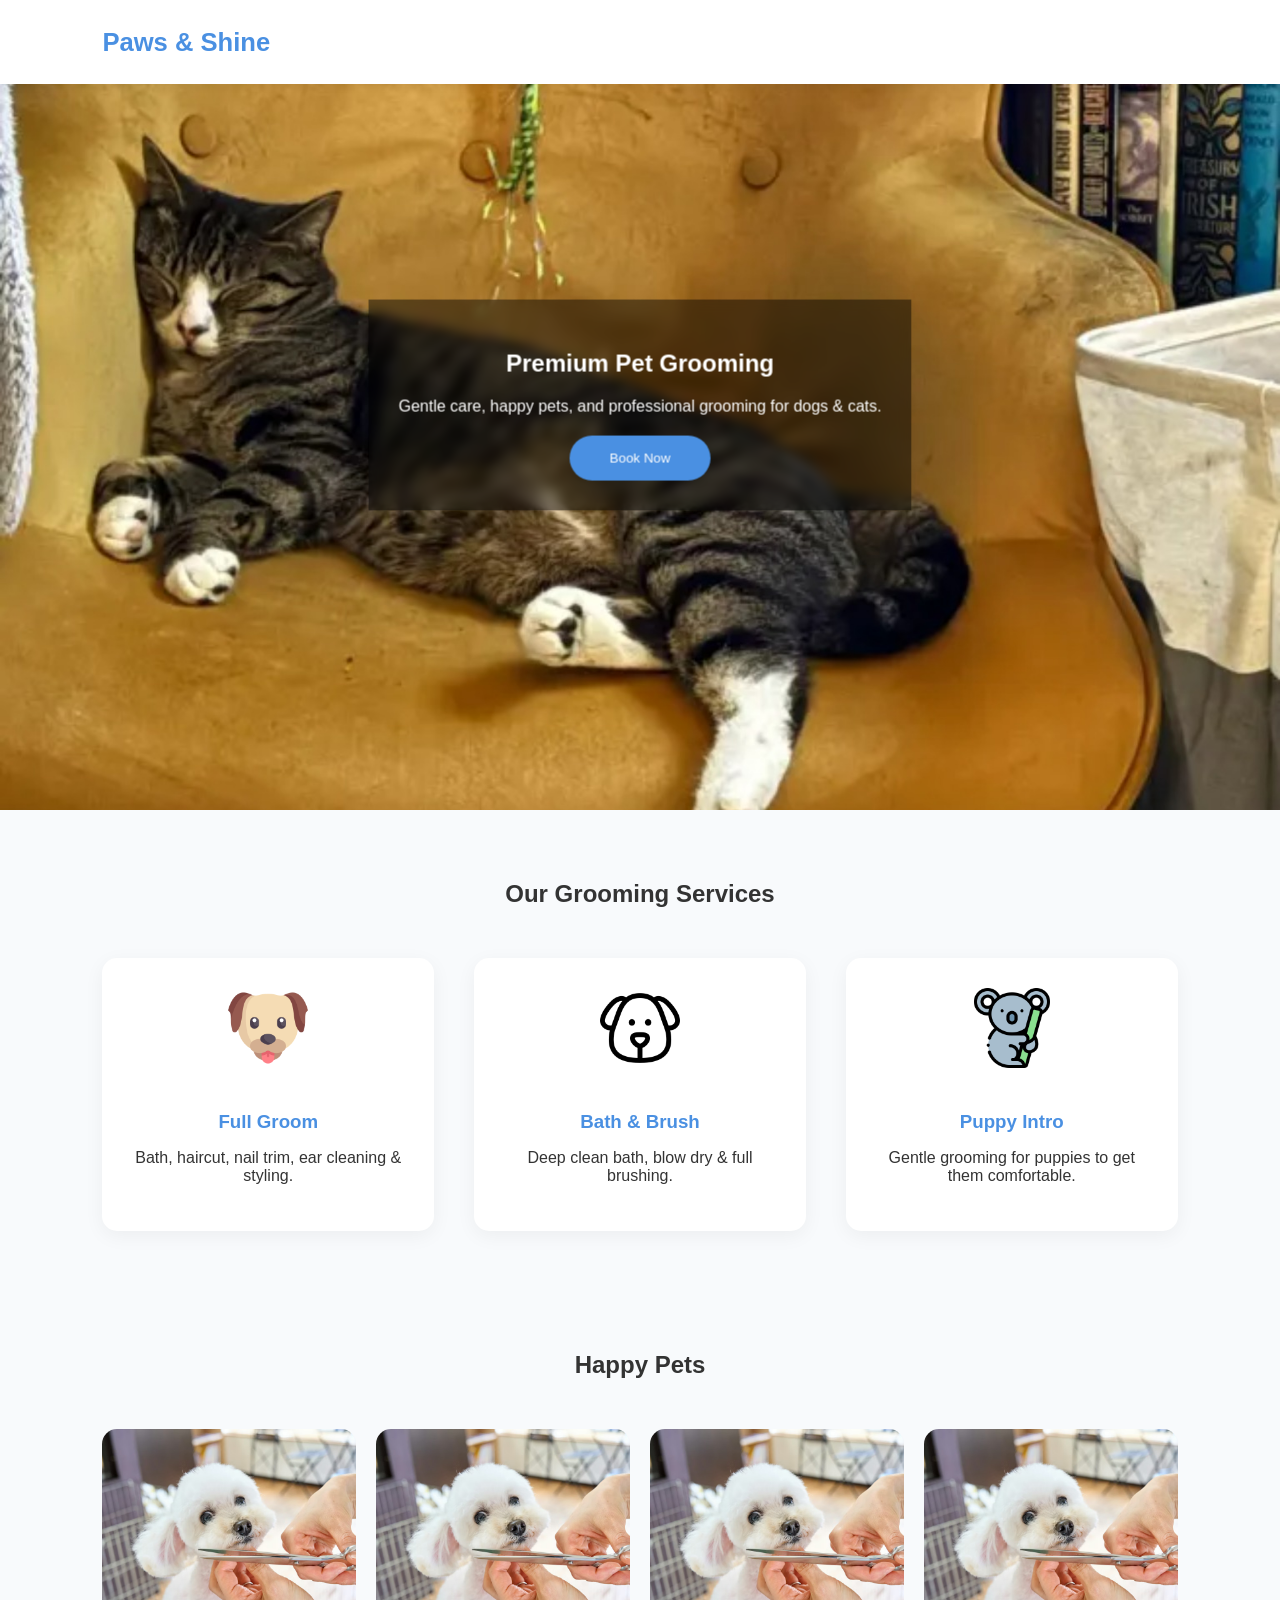
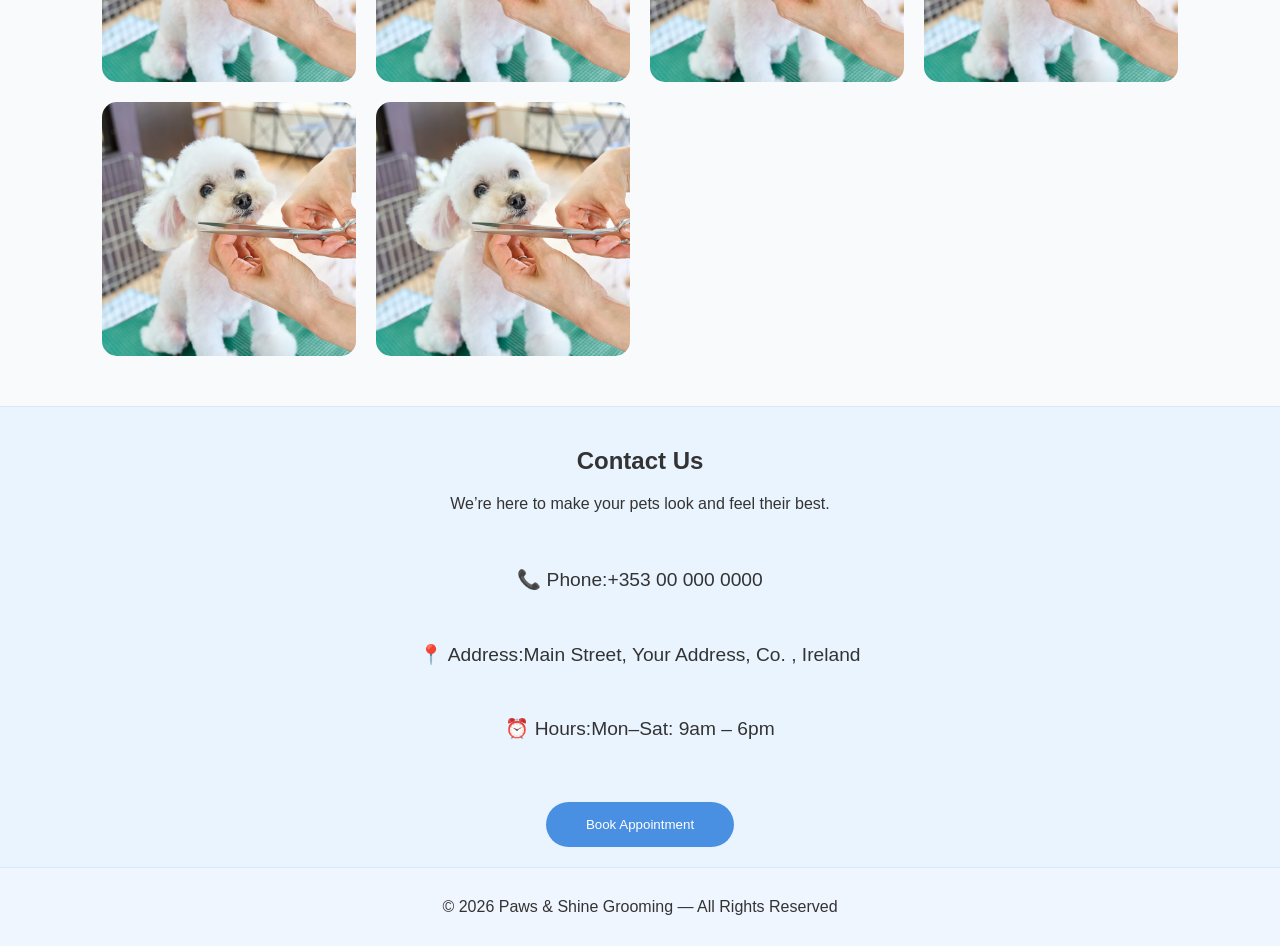
==== commit 44485d60: "Update branch contents" ====
--- a/index.html
+++ b/index.html
@@ -1,415 +1,105 @@
 <!DOCTYPE html>
 <html lang="en"><head>
-  <meta charset="utf-8">
-  <title>iCREAM - Ice Cream Shop Website Template</title>
-  <meta name="viewport" content="width=device-width, initial-scale=1.0">
-  <meta name="keywords" content="Free HTML Templates">
-  <meta name="description" content="Free HTML Templates">
+<meta charset="UTF-8">
+<meta name="viewport" content="width=device-width, initial-scale=1.0">
+<title>Paws &amp; Shine Grooming</title>
 
-  <!-- Google Web Fonts -->
-  <link rel="preconnect" href="https://fonts.gstatic.com">
-  <link href="https://fonts.googleapis.com/css2?family=Poppins:wght@400;500;600;700&amp;display=swap" rel="stylesheet">
+<link rel="stylesheet" href="style.1776424647245.css">
 
-  <!-- Font Awesome -->
-  <link href="https://cdnjs.cloudflare.com/ajax/libs/font-awesome/5.10.0/css/all.min.css" rel="stylesheet">
+ 
 
-  <!-- Libraries Stylesheet -->
-  <link href="lib/owlcarousel/assets/owl.carousel.min.css" rel="stylesheet">
-  <link href="lib/lightbox/css/lightbox.min.css" rel="stylesheet">
 
-  <!-- Customized Bootstrap Stylesheet -->
-  <link href="style.1775818864867.css" rel="stylesheet">
 
-  <!-- Clerk (optional) -->
+<link rel="stylesheet" href="chrome-extension://2b4b8ca8-bc1a-4560-938a-394d72a55d0e/app/content-style.css"></head>
+<body id="Sav">
+
+<!-- NAV -->
+<nav>
+  <p class="logo" style="cursor: text;">Paws &amp; Shine</p>
+</nav>
+ 
+<!-- HERO -->
+<section class="hero">
+  <img src="images/img_0.1776424647245.jpg" alt="Pet Grooming" style="cursor: pointer;">
+  <div class="hero-content">
+    <h1 class="" style="cursor: text;">Premium Pet Grooming</h1>
+    <p class="" style="cursor: text;">Gentle care, happy pets, and professional grooming for dogs &amp; cats.</p>
+    <button>Book Now</button>
+  </div>
+</section>
+
+<!-- SERVICES -->
+<section id="services" class="services">
+  <h2 class="" style="cursor: text;">Our Grooming Services</h2>
+  <div class="services-grid">
+    <div class="service-card">
+      <img src="images/img_1.1776424647245.jpg" style="cursor: pointer;">
+      <h3 class="" style="cursor: text;">Full Groom</h3>
+      <p class="" style="cursor: text;">Bath, haircut, nail trim, ear cleaning &amp; styling.</p>
+    </div>
+    <div class="service-card">
+      <img src="images/img_2.1776424647245.jpg" style="cursor: pointer;">
+      <h3 class="" style="cursor: text;">Bath &amp; Brush</h3>
+      <p class="" style="cursor: text;">Deep clean bath, blow dry &amp; full brushing.</p>
+    </div>
+    <div class="service-card">
+      <img src="images/img_3.1776424647245.jpg" style="cursor: pointer;">
+      <h3 class="" style="cursor: text;">Puppy Intro</h3>
+      <p class="" style="cursor: text;">Gentle grooming for puppies to get them comfortable.</p>
+    </div>
+  </div>
+</section>
+
+<!-- GALLERY -->
+<section id="gallery" class="gallery">
+  <h2 class="" style="cursor: text;">Happy Pets</h2>
+  <div class="gallery-grid">
+    <img src="images/img_4.1776424647245.jpg" style="cursor: pointer;">
+    <img src="images/img_5.1776424647245.jpg" style="cursor: pointer;">
+    <img src="images/img_6.1776424647245.jpg" style="cursor: pointer;">
+    <img src="images/img_7.1776424647245.jpg" style="cursor: pointer;">
+    <img src="images/img_8.1776424647245.jpg" style="cursor: pointer;">
+    <img src="images/img_9.1776424647245.jpg" style="cursor: pointer;">
+  </div>
+</section>
+
+<!-- CONTACT CTA -->
+<section id="contact" class="contact-cta">
+  <h2 class="" style="cursor: text;">Contact Us</h2>
+  <p class="" style="cursor: text;">We’re here to make your pets look and feel their best.</p>
+
+  <div style="margin-top: 30px; font-size: 1.2rem; line-height: 1.8;">
+    <div style="display: flex;justify-content: center;"><p class="" style="cursor: text;">📞 Phone:</p> <p class="" style="cursor: text;">+353 00 000 0000</p></div>
+    <div style="
+    display: flex;
+    justify-content: center;
+"><p class="" style="cursor: text;">📍 Address:</p><p class="" style="cursor: text;">Main Street, Your Address, Co. , Ireland</p></div>
+    <div style="
+    display: flex;
+    justify-content: center;
+"><p class="" style="cursor: text;">⏰ Hours:</p><p class="" style="cursor: text;">Mon–Sat: 9am – 6pm</p></div>
+  </div>
+
+  <button style="margin-top: 35px;">Book Appointment</button>
+</section>
+
+
+<!-- FOOTER -->
+<footer>
+  © 2026 Paws &amp; Shine Grooming — All Rights Reserved
+</footer>
   
 
   
+  <!-- Floating editor panel -->
 
-  <style>
-    /* Minimal inline styles to ensure the payment mount point is visible even if Stripe is blocked */
-    #payment-element { min-height: 48px; }
-    .editable-text { outline: 1px dashed rgba(0,0,0,0.06); padding: 2px; }
-    /* Basic modal centering fallback */
-    #stripePaymentModal { display: none; align-items: center; justify-content: center; }
-  </style>
-<link rel="stylesheet" href="chrome-extension://3b1c2b07-a86c-4382-82d6-c27c018310e3/app/content-style.css"></head>
-
-<body id="Sav">
-  <!-- Topbar Start -->
-  <div class="container-fluid bg-primary py-3 d-none d-md-block">
-    <div class="container">
-      <div class="row">
-        <div class="col-md-6 text-center text-lg-left mb-2 mb-lg-0"></div>
-        <div class="col-md-6 text-center text-lg-right">
-          <div class="d-inline-flex align-items-center">
-            <a class="text-white px-3" href=""><i class="fab fa-facebook-f"></i></a>
-            <a class="text-white px-3" href=""><i class="fab fa-instagram"></i></a>
-          </div>
-        </div>
-      </div>
-    </div>
-  </div>
-  <!-- Topbar End -->
-
-  <!-- Navbar Start -->
-  <div style="width:100%; background:#ffffff; box-shadow:0 2px 6px rgba(0,0,0,0.15); position:sticky; top:0; z-index:999;">
-    <nav style="display:flex; justify-content:center; align-items:center; padding:15px 0;">
-      <a style="text-decoration:none;">
-        <h1 style="margin: 0px; font-size: 40px; font-weight: 700; color: hotpink; text-align: center; cursor: text;" class="">
-          <span style="color: rgb(108, 117, 125); cursor: text;" class="">Add</span> BusinessName
-        </h1>
-      </a>
-    </nav>
-  </div>
-  <!-- Navbar End -->
-
-  <!-- Carousel Start -->
-  <div class="container-fluid p-0 mb-5 pb-5">
-    <div id="header-carousel" class="carousel slide" data-ride="carousel">
-      <div class="carousel-inner">
-        <div class="carousel-item">
-          <img class="w-100" src="images/img_0.1775818864867.jpg" alt="Image" style="cursor: pointer;">
-          <div class="carousel-caption d-flex flex-column align-items-center justify-content-center"></div>
-        </div>
-        <div class="carousel-item active">
-          <img class="w-100" src="images/img_1.1775818864867.jpg" alt="Image" style="cursor: pointer;">
-          <div class="carousel-caption d-flex flex-column align-items-center justify-content-center"></div>
-        </div>
-      </div>
-      <a class="carousel-control-prev" href="#header-carousel" data-slide="prev">
-        <div class="btn btn-secondary px-0" style="width: 45px; height: 45px; pointer-events: none;">
-          <span class="carousel-control-prev-icon mb-n1" style="cursor: text;"></span>
-        </div>
-      </a>
-      <a class="carousel-control-next" href="#header-carousel" data-slide="next">
-        <div class="btn btn-secondary px-0" style="width: 45px; height: 45px; pointer-events: none;">
-          <span class="carousel-control-next-icon mb-n1" style="cursor: text;"></span>
-        </div>
-      </a>
-    </div>
-  </div>
-  <!-- Carousel End -->
-
-  <!-- About Start -->
-  <div class="container-fluid py-5">
-    <div class="container py-5">
-      <div class="row justify-content-center">
-        <div class="col-lg-7">
-          <h1 class="section-title position-relative text-center mb-5" style="cursor: text;">Add Text Here</h1>
-        </div>
-      </div>
-      <div class="row">
-        <div class="col-lg-4 py-5">
-          <h4 class="font-weight-bold mb-3" style="cursor: text;">About Us</h4>
-          <h4 class="text-muted mb-3" style="cursor: text;">Add Text Here</h4>
-          <p class="" style="cursor: text;">Add Text Here</p>
-        </div>
-        <div class="col-lg-4" style="min-height: 400px;">
-          <div class="position-relative h-100 rounded overflow-hidden">
-            <img class="position-absolute w-100 h-100" src="images/img_2.1775818864867.jpg" style="object-fit: cover; cursor: pointer;" alt="About">
-          </div>
-        </div>
-        <div class="col-lg-4 py-5">
-          <h4 class="font-weight-bold mb-3" style="cursor: text;">Add Text Here</h4>
-          <p class="" style="cursor: text;">Add Text Here</p>
-          <h4 class="text-muted mb-3" style="cursor: text;"><i class="fa fa-check text-secondary mr-3"></i>Add Text Here</h4>
-          <h4 class="text-muted mb-3" style="cursor: text;"><i class="fa fa-check text-secondary mr-3"></i>Add Text Here</h4>
-          <h4 class="text-muted mb-3" style="cursor: text;"><i class="fa fa-check text-secondary mr-3"></i>Add Text Here</h4>
-        </div>
-      </div>
-    </div>
-  </div>
-
-  <div class="container-fluid my-5 py-5 px-0">
-    <div class="row bg-primary m-0">
-      <div class="col-md-6 px-0" style="min-height: 500px;">
-        <div class="position-relative h-100">
-          <img class="position-absolute w-100 h-100" src="images/img_3.1775818864867.jpg" style="object-fit: cover; cursor: pointer;" alt="Promotion">
-        </div>
-      </div>
-      <div class="col-md-6 py-5 py-md-0 px-0">
-        <div class="h-100 d-flex flex-column align-items-center justify-content-center text-center p-5">
-          <h3 class="font-weight-bold text-white mt-3 mb-4" style="cursor: text;">Add Text Here</h3>
-          <p class="text-white mb-4" style="cursor: text;">Add Text Here</p>
-        </div>
-      </div>
-    </div>
-  </div>
-  <!-- Promotion End -->
-
-  <!-- Portfolio Start -->
-  <div class="container-fluid my-5 py-5 px-0">
-    <div class="row justify-content-center m-0">
-      <div style="padding-bottom: 1rem;" class="col-lg-5">
-        <h1 class="section-title position-relative text-center mb-5" style="cursor: text;">Add Text Here</h1>
-      </div>
-    </div>
-    <div class="row m-0 portfolio-container">
-      <div class="col-lg-4 col-md-6 p-0 portfolio-item">
-        <div class="position-relative overflow-hidden">
-          <img class="img-fluid w-100" src="images/img_4.1775818864867.jpg" alt="" style="cursor: pointer;">
-        </div>
-      </div>
-      <div class="col-lg-4 col-md-6 p-0 portfolio-item">
-        <div class="position-relative overflow-hidden">
-          <img class="img-fluid w-100" src="images/img_5.1775818864867.jpg" alt="" style="cursor: pointer;">
-        </div>
-      </div>
-      <div class="col-lg-4 col-md-6 p-0 portfolio-item">
-        <div class="position-relative overflow-hidden">
-          <img class="img-fluid w-100" src="images/img_6.1775818864867.jpg" alt="" style="cursor: pointer;">
-        </div>
-      </div>
-      <div class="col-lg-4 col-md-6 p-0 portfolio-item">
-        <div class="position-relative overflow-hidden">
-          <img class="img-fluid w-100" src="images/img_7.1775818864867.jpg" alt="" style="cursor: pointer;">
-        </div>
-      </div>
-    </div>
-  </div>
-  <!-- Portfolio End -->
-
-  <!-- Testimonial Start -->
-  <div class="container-fluid py-5">
-    <div class="container py-5">
-      <div class="row justify-content-center">
-        <div class="col-lg-6">
-          <h1 class="section-title position-relative text-center mb-5" style="cursor: text;">Customer Reviews</h1>
-        </div>
-      </div>
-      <div class="row justify-content-center">
-        <div class="col-lg-8">
-          <div class="owl-carousel testimonial-carousel">
-            <div class="text-center">
-              <i class="fa fa-3x fa-quote-left text-primary mb-4"></i>
-              <h4 class="font-weight-light mb-4" style="cursor: text;">Add Customer Review Here</h4>
-              <h4 class="font-weight-bold m-0" style="cursor: text;">Customer Name</h4>
-            </div>
-            <br>
-            <hr>
-            <div class="text-center">
-              <i class="fa fa-3x fa-quote-left text-primary mb-4"></i>
-              <h4 class="font-weight-light mb-4" style="cursor: text;">Add Customer Review Here</h4>
-              <h4 class="font-weight-bold m-0" style="cursor: text;">Customer Name</h4>
-            </div>
-            <br>
-            <hr>
-            <div class="text-center">
-              <i class="fa fa-3x fa-quote-left text-primary mb-4"></i>
-              <h4 class="font-weight-light mb-4" style="cursor: text;">Add Customer Review Here</h4>
-              <h4 class="font-weight-bold m-0" style="cursor: text;">Customer Name</h4>
-            </div>
-          </div>
-        </div>
-      </div>
-    </div>
-  </div>
-  <!-- Testimonial End -->
-
-  <!-- Footer Start -->
-  <div class="container-fluid footer bg-light py-5" style="margin-top: 90px;">
-    <div class="container text-center py-5">
-      <div class="row">
-        <div class="col-12 mb-4">
-          <h1 class="m-0 mt-n2 display-4 text-primary" style="cursor: text;"><span class="text-secondary" style="cursor: text;">Add</span>Business</h1>
-        </div>
-        <div class="col-12 mb-4">
-          <a class="btn btn-outline-secondary btn-social mr-2" href="#"><i class="fab fa-facebook-f"></i></a>
-          <a class="btn btn-outline-secondary btn-social" href="#"><i class="fab fa-instagram"></i></a>
-        </div>
-        <div class="col-12 mt-2 mb-4">
-          <div class="row">
-            <div class="col-sm-6 text-center text-sm-right border-right mb-3 mb-sm-0">
-              <h4 class="font-weight-bold mb-2" style="cursor: text;">Add Address</h4>
-              <p class="mb-2" style="cursor: text;">Add Address Here</p>
-              <p class="mb-0" style="cursor: text;">+012 345 67890</p>
-            </div>
-            <div class="col-sm-6 text-center text-sm-left">
-              <h4 class="font-weight-bold mb-2" style="cursor: text;">Opening Hours</h4>
-              <p class="mb-2" style="cursor: text;">Mon – Sat, 8AM – 5PM</p>
-              <p class="mb-0" style="cursor: text;">Sunday: Closed</p>
-            </div>
-          </div>
-        </div>
-      </div>
-    </div>
-  </div>
-  
-<div id="openedUI" style="position: fixed;width: 90px;left: 20px;bottom: 20px;background: white;border: 1px solid rgba(0, 0, 0, 0.08);border-radius: 10px;visibility: hidden;">
-      <div style="
-    align-items: center;
-    display: flex;
-    padding-top: 12px;
-    padding-right: 12px;
-    padding-left: 12px;
-"><button id="unminifyBtn" type="button" title="Minify" style="
-    width: 100%;
-    padding: 10px;
-    margin-bottom: 8px;
-    background: #00b2ff;
-    color: #000000;
-    border: none;
-    border-radius: 6px;
-    cursor: pointer;
-    font-weight: 600;
-    margin-right: 2vh;
-">Open</button></div>
-      
-    </div>
-  
-  <!-- Floating editor panel -->
-<div id="closedUI" style="position: fixed; width: 300px; left: 20px; bottom: 20px; background: white; border: 1px solid rgba(0, 0, 0, 0.08); border-radius: 10px;visibility: visible;">
-      <div style="
-    align-items: center;
-    display: flex;
-    padding-top: 12px;
-    padding-right: 12px;
-    padding-left: 12px;
-"><button style="width: 100%; padding: 10px; margin-bottom: 8px; background: #000000; color: #fff; border: none; border-radius: 6px; cursor: pointer; font-weight: 600;">
-          <a class="back-btn" href="/WebsiteGenerator" style="color: #ffffff; text-decoration: none;">
-            <i>←</i> Back
-          </a>
-        </button></div>
-      
-    </div>
 
   <!-- Stripe Payment Modal (hidden by default) -->
   
-
-  <!-- Core scripts (libraries) -->
-  <script id="RequiredScript" src="https://code.jquery.com/jquery-3.4.1.min.js"></script>
-  <script id="RequiredScript" src="https://stackpath.bootstrapcdn.com/bootstrap/4.4.1/js/bootstrap.bundle.min.js"></script>
-  <script id="RequiredScript" src="lib/easing/easing.min.js"></script>
-  <script id="RequiredScript" src="lib/waypoints/waypoints.min.js"></script>
-  <script id="RequiredScript" src="lib/owlcarousel/owl.carousel.min.js"></script>
-  <script id="RequiredScript" src="lib/isotope/isotope.pkgd.min.js"></script>
-  <script id="RequiredScript" src="lib/lightbox/js/lightbox.min.js"></script>
-
-  <!-- Contact Javascript File -->
-  
-  <script id="RequiredScript" src="mail/contact.js"></script>
-
-  <!-- Template Javascript (init UI) -->
-  <script id="RequiredScript">
-    function initSiteUI($) {
-      "use strict";
-
-      // Smooth scrolling on the navbar links
-      $(".navbar-nav a").on('click', function (event) {
-        if (this.hash !== "") {
-          event.preventDefault();
-
-          $('html, body').animate({
-            scrollTop: $(this.hash).offset().top - 45
-          }, 1500, 'easeInOutExpo');
-
-          if ($(this).parents('.navbar-nav').length) {
-            $('.navbar-nav .active').removeClass('active');
-            $(this).closest('a').addClass('active');
-          }
-        }
-      });
-
-      // Back to top button
-      $(window).scroll(function () {
-        if ($(this).scrollTop() > 100) {
-          $('.back-to-top').fadeIn('slow');
-        } else {
-          $('.back-to-top').fadeOut('slow');
-        }
-      });
-
-      $('.back-to-top').click(function () {
-        $('html, body').animate({scrollTop: 0}, 1500, 'easeInOutExpo');
-        return false;
-      });
-
-      // Modal Video
-      $(document).ready(function () {
-        var $videoSrc;
-        $('.btn-play').click(function () {
-          $videoSrc = $(this).data("src");
-        });
-
-        $('#videoModal').on('shown.bs.modal', function () {
-          $("#video").attr('src', $videoSrc + "?autoplay=1&modestbranding=1&showinfo=0");
-        });
-
-        $('#videoModal').on('hide.bs.modal', function () {
-          $("#video").attr('src', $videoSrc);
-        });
-      });
-
-      // Service and team carousel
-      $(".service-carousel, .team-carousel").owlCarousel({
-        autoplay: false,
-        smartSpeed: 1500,
-        margin: 30,
-        dots: false,
-        loop: true,
-        nav: true,
-        navText: [
-          '<i class="fa fa-angle-left" aria-hidden="true"></i>',
-          '<i class="fa fa-angle-right" aria-hidden="true"></i>'
-        ],
-        responsive: {
-          0: { items: 1 },
-          576: { items: 1 },
-          768: { items: 2 },
-          992: { items: 3 }
-        }
-      });
-
-      // Product carousel
-      $(".product-carousel").owlCarousel({
-        autoplay: false,
-        smartSpeed: 1500,
-        margin: 30,
-        dots: false,
-        loop: true,
-        nav: true,
-        navText: [
-          '<i class="fa fa-angle-left" aria-hidden="true"></i>',
-          '<i class="fa fa-angle-right" aria-hidden="true"></i>'
-        ],
-        responsive: {
-          0: { items: 1 },
-          576: { items: 2 },
-          768: { items: 3 },
-          992: { items: 4 }
-        }
-      });
-
-      // Portfolio isotope and filter
-      var portfolioIsotope = $('.portfolio-container').isotope({
-        itemSelector: '.portfolio-item',
-        layoutMode: 'fitRows'
-      });
-
-      $('#portfolio-flters li').on('click', function () {
-        $("#portfolio-flters li").removeClass('active');
-        $(this).addClass('active');
-
-        portfolioIsotope.isotope({ filter: $(this).data('filter') });
-      });
-
-      // Testimonials carousel
-      $(".testimonial-carousel").owlCarousel({
-        autoplay: true,
-        smartSpeed: 1500,
-        dots: true,
-        loop: true,
-        items: 1
-      });
-    }
-    initSiteUI(jQuery);
-  </script>
-
-  <!-- Image editor, text editing, publish pipeline, and Stripe (blocker-proof) -->
   
 
   <!-- Blocker-proof Stripe module (loads from jsDelivr CDN) -->
   
 
 
-<iframe name="__privateStripeController0221" frameborder="0" allowtransparency="true" scrolling="no" role="presentation" allow="payment *" src="https://js.stripe.com/v3/controller-with-preconnect-d71a19cc125eb595dcbbd41283243459.html#__shared_params__[version]=dahlia&amp;__shared_params__[light_experiment_assignments]=%7B%22token%22%3A%2295d0909e-9da4-433b-8c65-0a518b74de3b%22%2C%22assignments%22%3A%7B%22link_ewcs_prewarm_experiment_v2%22%3A%22control%22%2C%22react_version_17_v2%22%3A%22treatment%22%7D%7D&amp;apiKey=pk_test_51SmbYSRqySo1SbUl9zUatOFdeP2eN1jYSDT4gNWFjzDaPLMF4QaeXONAJ9Ii2QVz7Bugnhp11UFCCFyg625JGGGu00uMAvRXJq&amp;apiVersion=2026-03-25.dahlia&amp;stripeJsId=95d0909e-9da4-433b-8c65-0a518b74de3b&amp;stripeObjId=sobj-8cbc11ee-a98e-4ed3-98aa-a5333c218fae&amp;firstStripeInstanceCreatedLatency=24&amp;controllerCount=1&amp;isCheckout=false&amp;stripeJsLoadTime=1775818673224&amp;manualBrowserDeprecationRollout=false&amp;mids[guid]=NA&amp;mids[muid]=3037d065-8899-42f2-9838-806341a0c89f020af4&amp;mids[sid]=e318b71a-b383-4e0f-b993-2c326bcb66041474cc&amp;react_version_variant=treatment&amp;referrer=https%3A%2F%2Fwww.ideago.ie%2FIceCream%2FIceCream.html&amp;controllerId=__privateStripeController0221" aria-hidden="true" tabindex="-1" style="border: none !important; margin: 0px !important; padding: 0px !important; width: 1px !important; min-width: 100% !important; overflow: hidden !important; display: block !important; visibility: hidden !important; position: fixed !important; height: 1px !important; pointer-events: none !important; user-select: none !important;"></iframe><iframe name="__privateStripeMetricsController0220" frameborder="0" allowtransparency="true" scrolling="no" role="presentation" allow="payment *" src="https://js.stripe.com/v3/m-outer-3437aaddcdf6922d623e172c2d6f9278.html#url=https%3A%2F%2Fwww.ideago.ie%2FIceCream%2FIceCream.html&amp;title=iCREAM%20-%20Ice%20Cream%20Shop%20Website%20Template&amp;referrer=https%3A%2F%2Fwww.ideago.ie%2FWebsiteGenerator&amp;muid=3037d065-8899-42f2-9838-806341a0c89f020af4&amp;sid=e318b71a-b383-4e0f-b993-2c326bcb66041474cc&amp;version=6&amp;preview=false&amp;__shared_params__[version]=dahlia" aria-hidden="true" tabindex="-1" style="border: none !important; margin: 0px !important; padding: 0px !important; width: 1px !important; min-width: 100% !important; overflow: hidden !important; display: block !important; visibility: hidden !important; position: fixed !important; height: 1px !important; pointer-events: none !important; user-select: none !important;"></iframe></body></html>+<iframe name="__privateStripeController6731" frameborder="0" allowtransparency="true" scrolling="no" role="presentation" allow="payment *" src="https://js.stripe.com/v3/controller-with-preconnect-2c82e23cf131a7ea931923f0ac2afe2c.html#__shared_params__[version]=dahlia&amp;__shared_params__[light_experiment_assignments]=%7B%22token%22%3A%227fcc46d4-a2c4-41aa-b32d-c102df015016%22%2C%22assignments%22%3A%7B%22link_ewcs_prewarm_experiment_v2%22%3A%22control%22%2C%22react_version_17_v2%22%3A%22control%22%7D%7D&amp;apiKey=pk_test_51SmbYSRqySo1SbUl9zUatOFdeP2eN1jYSDT4gNWFjzDaPLMF4QaeXONAJ9Ii2QVz7Bugnhp11UFCCFyg625JGGGu00uMAvRXJq&amp;apiVersion=2026-03-25.dahlia&amp;stripeJsId=7fcc46d4-a2c4-41aa-b32d-c102df015016&amp;stripeObjId=sobj-804660c5-0e23-4c25-846a-74724d6a579c&amp;firstStripeInstanceCreatedLatency=14&amp;controllerCount=1&amp;isCheckout=false&amp;stripeJsLoadTime=1776424616199&amp;manualBrowserDeprecationRollout=false&amp;mids[guid]=NA&amp;mids[muid]=3037d065-8899-42f2-9838-806341a0c89f020af4&amp;mids[sid]=a10ca2ff-5164-46fa-87f1-8a0fe296069d3140aa&amp;react_version_variant=control&amp;referrer=https%3A%2F%2Fwww.ideago.ie%2FDogGroomer%2FDogGroomer.html&amp;controllerId=__privateStripeController6731" aria-hidden="true" tabindex="-1" style="border-width: medium !important; border-style: none !important; border-color: currentcolor !important; border-image: initial !important; margin: 0px !important; padding: 0px !important; width: 1px !important; min-width: 100% !important; overflow: hidden !important; display: block !important; visibility: hidden !important; position: fixed !important; height: 1px !important; pointer-events: none !important; user-select: none !important;"></iframe><iframe name="__privateStripeMetricsController6730" frameborder="0" allowtransparency="true" scrolling="no" role="presentation" allow="payment *" src="https://js.stripe.com/v3/m-outer-3437aaddcdf6922d623e172c2d6f9278.html#url=https%3A%2F%2Fwww.ideago.ie%2FDogGroomer%2FDogGroomer.html&amp;title=Paws%20%26%20Shine%20Grooming&amp;referrer=https%3A%2F%2Fwww.ideago.ie%2FTemplates&amp;muid=3037d065-8899-42f2-9838-806341a0c89f020af4&amp;sid=a10ca2ff-5164-46fa-87f1-8a0fe296069d3140aa&amp;version=6&amp;preview=false&amp;__shared_params__[version]=dahlia" aria-hidden="true" tabindex="-1" style="border-width: medium !important; border-style: none !important; border-color: currentcolor !important; border-image: initial !important; margin: 0px !important; padding: 0px !important; width: 1px !important; min-width: 100% !important; overflow: hidden !important; display: block !important; visibility: hidden !important; position: fixed !important; height: 1px !important; pointer-events: none !important; user-select: none !important;"></iframe></body></html>
--- a/style.1776424647245.css
+++ b/style.1776424647245.css
@@ -0,0 +1,402 @@
+/* ---------------- GLOBAL ---------------- */
+body {
+  margin: 0;
+  font-family: "Poppins", sans-serif;
+  background: #f8fafc;
+  color: #333;
+}
+
+h1, h2, h3 {
+  font-weight: 600;
+}
+
+a {
+  text-decoration: none;
+  color: inherit;
+}
+
+/* ---------------- NAV ---------------- */
+nav {
+  position: fixed;
+  top: 0;
+  width: 100%;
+  padding: 2px 8%;
+  display: flex;
+  justify-content: space-between;
+  align-items: center;
+  background: white;
+  box-shadow: 0 2px 10px rgba(0,0,0,0.05);
+  z-index: 1000;
+}
+
+nav .logo {
+  font-size: 1.6rem;
+  font-weight: 700;
+  color: #4a90e2;
+}
+
+nav ul {
+  display: flex;
+  gap: 25px;
+  list-style: none;
+}
+
+nav ul li a {
+  font-weight: 500;
+  transition: 0.3s;
+}
+
+nav ul li a:hover {
+  color: #4a90e2;
+}
+/* ---------------- HERO ---------------- */
+.hero {
+  position: relative;
+  height: 90vh;
+  width: 100%;
+  overflow: hidden;
+}
+
+/* ⭐ FIXED HERO IMAGE — PERFECTLY RESPONSIVE ⭐ */
+.hero img {
+  width: 100%;
+  height: 100%;
+  object-fit: cover;        /* keeps proportions */
+  object-position: center;  /* keeps subject centered */
+}
+
+/* HERO CONTENT */
+.hero-content {
+  position: absolute;
+  top: 50%;
+  left: 50%;
+  transform: translate(-50%, -50%);
+  text-align: center;
+  color: white;
+  max-width: 700px;
+  padding: 30px;
+  background: rgba(0, 0, 0, 0.45);
+  backdrop-filter: blur(6px);
+  border-radius: 1.3;
+}
+
+.hero-content h1 {
+  font-size: 3.5;
+}
+
+.hero-content p {
+  font-size: 1.2;
+  margin: 20px 0;
+}
+
+.hero-content button {
+  padding: 15px 40px;
+  background: #4a90e2;
+  border: none;
+  color: white;
+  font-size: 1.1;
+  border-radius: 40px;
+  cursor: pointer;
+  transition: 0.3s;
+}
+
+.hero-content button:hover {
+  background: #3a78c2;
+}
+@media (max-width: 600px) {
+    .hero-content {
+        width: 75%;
+        padding: 20px;
+        top: 75%;
+        background: rgba(0, 0, 0, 0.25);
+    }
+}
+/* ---------------- SERVICES ---------------- */
+.services {
+  padding: 50px 8%;
+  text-align: center;
+}
+
+.services-grid {
+  margin-top: 50px;
+  display: grid;
+  grid-template-columns: repeat(auto-fit, minmax(260px, 1fr));
+  gap: 40px;
+}
+
+.service-card {
+  background: white;
+  border-radius: 15px;
+  padding: 30px;
+  box-shadow: 0 5px 20px rgba(0,0,0,0.05);
+  transition: 0.3s;
+}
+
+.service-card:hover {
+  transform: translateY(-8px);
+}
+
+.service-card img {
+  width: 80px;
+  margin-bottom: 20px;
+}
+
+.service-card h3 {
+  color: #4a90e2;
+  margin-bottom: 10px;
+}
+
+/* ---------------- GALLERY ---------------- */
+.gallery {
+  padding: 50px 8%;
+  text-align: center;
+}
+
+.gallery-grid {
+  margin-top: 50px;
+  display: grid;
+  grid-template-columns: repeat(auto-fit, minmax(250px, 1fr));
+  gap: 20px;
+}
+
+.gallery-grid img {
+  width: 100%;
+  aspect-ratio: 1 / 1;
+  object-fit: cover;
+  border-radius: 15px;
+  transition: 0.3s;
+}
+
+.gallery-grid img:hover {
+  transform: scale(1.02);
+}
+
+/* ---------------- CONTACT CTA ---------------- */
+.contact-cta {
+  padding: 20px 8%;
+  text-align: center;
+  background: #eaf4ff;
+  border-top: 1px solid #d6e8ff;
+}
+
+.contact-cta h2 {
+  font-size: 2.5;
+}
+
+.contact-cta p {
+  margin: 20px 0;
+  font-size: 1.2;
+}
+
+.contact-cta button {
+  padding: 15px 40px;
+  background: #4a90e2;
+  border: none;
+  color: white;
+  font-size: 1.1;
+  border-radius: 40px;
+  cursor: pointer;
+  transition: 0.3s;
+}
+
+.contact-cta button:hover {
+  background: #3a78c2;
+}
+
+/* ---------------- FOOTER ---------------- */
+footer {
+  text-align: center;
+  padding: 30px;
+  background: #f0f6ff;
+  border-top: 1px solid #d6e8ff;
+  font-size: 1rem;
+}
+
+/* ---------------- MOBILE BREAKPOINTS ---------------- */
+@media (max-width: 900px) {
+  nav ul {
+    display: none;
+  }
+
+  .menu-btn {
+    display: block;
+  }
+
+  .hero {
+    height: 70vh; /* better for tablets */
+  }
+
+  .hero-content h1 {
+    font-size: 2.4rem;
+  }
+
+  .hero-content p {
+    font-size: 1rem;
+  }
+}
+
+@media (max-width: 600px) {
+  .hero {
+    height: 60vh; /* perfect for mobile */
+  }
+
+  .hero-content h1 {
+    font-size: 1.5rem;
+  }
+
+  .contact-cta h2 {
+    font-size: 2rem;
+  }
+  
+  .hero-content p {
+    font-size: 1rem;
+  }
+  .hero-content button {
+    padding: 12px 30px;
+    background: #4a90e2;
+    border: none;
+    color: white;
+    font-size: 1rem;
+    border-radius: 40px;
+    cursor: pointer;
+    transition: 0.3s;
+}
+}
+
+
+  /* Overlay */
+  #imgEditorOverlay {
+    position: fixed;
+    inset: 0;
+    background: rgba(0,0,0,0.55);
+    display: flex;
+    align-items: center;
+    justify-content: center;
+    z-index: 99999;
+  }
+
+  /* Editor window */
+  #imgEditorWindow {
+    position: relative;
+    display: flow;
+    gap: 16px;
+    align-items: center;
+    justify-content: center;
+    padding: 16px;
+  }
+
+  /* Wrapper (crop area) */
+  .editor-canvas-wrapper {
+    position: relative;
+    background: #111;
+    overflow: hidden;
+    touch-action: none;
+    border-radius: 6px;
+    box-shadow: 0 8px 30px rgba(0,0,0,0.6);
+    scale: 0.4;
+    margin: -20vh;
+  }
+  @media (max-width: 575.98px) {
+  .editor-canvas-wrapper {
+    position: relative;
+    background: #111;
+    overflow: hidden;
+    touch-action: none;
+    border-radius: 6px;
+    box-shadow: 0 8px 30px rgba(0,0,0,0.6);
+    scale: 0.25;
+    margin: -25vh;
+  }
+}
+  .editor-canvas-wrapper canvas {
+    display: block;
+    width: 100%;
+    height: 100%;
+    pointer-events: none;
+    user-select: none;
+  }
+
+  /* Controls */
+  .editor-controls {
+    display: flow;
+    align-items: center;
+    position: fixed;
+    bottom: 50px;
+    left: 50%;
+    transform: translate(-22%, -50%);
+    z-index: 9999;
+    width: 50vh;
+  }
+  .editor-controls button {
+    padding: 8px 14px;
+    border-radius: 6px;
+    border: none;
+    background: #fff;
+    color: #111;
+    font-weight: 600;
+    cursor: pointer;
+    margin-right: 20px;
+  }
+
+  .editor-controls button.cancel {
+    background: transparent;
+    color: #fff;
+    border: 1px solid rgba(255,255,255,0.3);
+  }
+
+  /* Zoom slider (desktop only) */
+  .zoom-row {
+    display: flex;
+    gap: 8px;
+    align-items: center;
+    width: 200px;
+  }
+
+  .zoom-row input[type="range"] {
+    width: 140px;
+  }
+
+  .zoom-label {
+    color: #fff;
+    width: 40px;
+    text-align: center;
+  }
+
+  @media (max-width: 768px) {
+    .zoom-row { display: none; }
+  }
+
+  .editor-hint {
+    position: fixed;
+    bottom: 150px;
+    left: 50%;
+    transform: translateX(-50%);
+    color: rgb(0 0 0);
+    font-size: 20px;
+    opacity: 0.9;
+    font-weight: bold;
+    pointer-events: none;
+    background: white;
+    z-index: 99999;
+    content: "and Scroll or use slider to zoom";
+  }
+@media (max-width: 768px) {
+    .editor-hint {
+    position: fixed;
+    bottom: 150px;
+    left: 50%;
+    transform: translateX(-50%);
+    color: rgb(0 0 0);
+    font-size: 20px;
+    opacity: 0.9;
+    font-weight: bold;
+    pointer-events: none;
+    background: white;
+    z-index: 99999;
+    content: "and Pinch to zoom";
+  }
+  }
+.resize-nw { top: -10px; left: -10px; cursor: nwse-resize; }
+.resize-ne { top: -10px; right: -10px; cursor: nesw-resize; }
+.resize-sw { bottom: -10px; left: -10px; cursor: nesw-resize; }
+.resize-se { bottom: -10px; right: -10px; cursor: nwse-resize; }
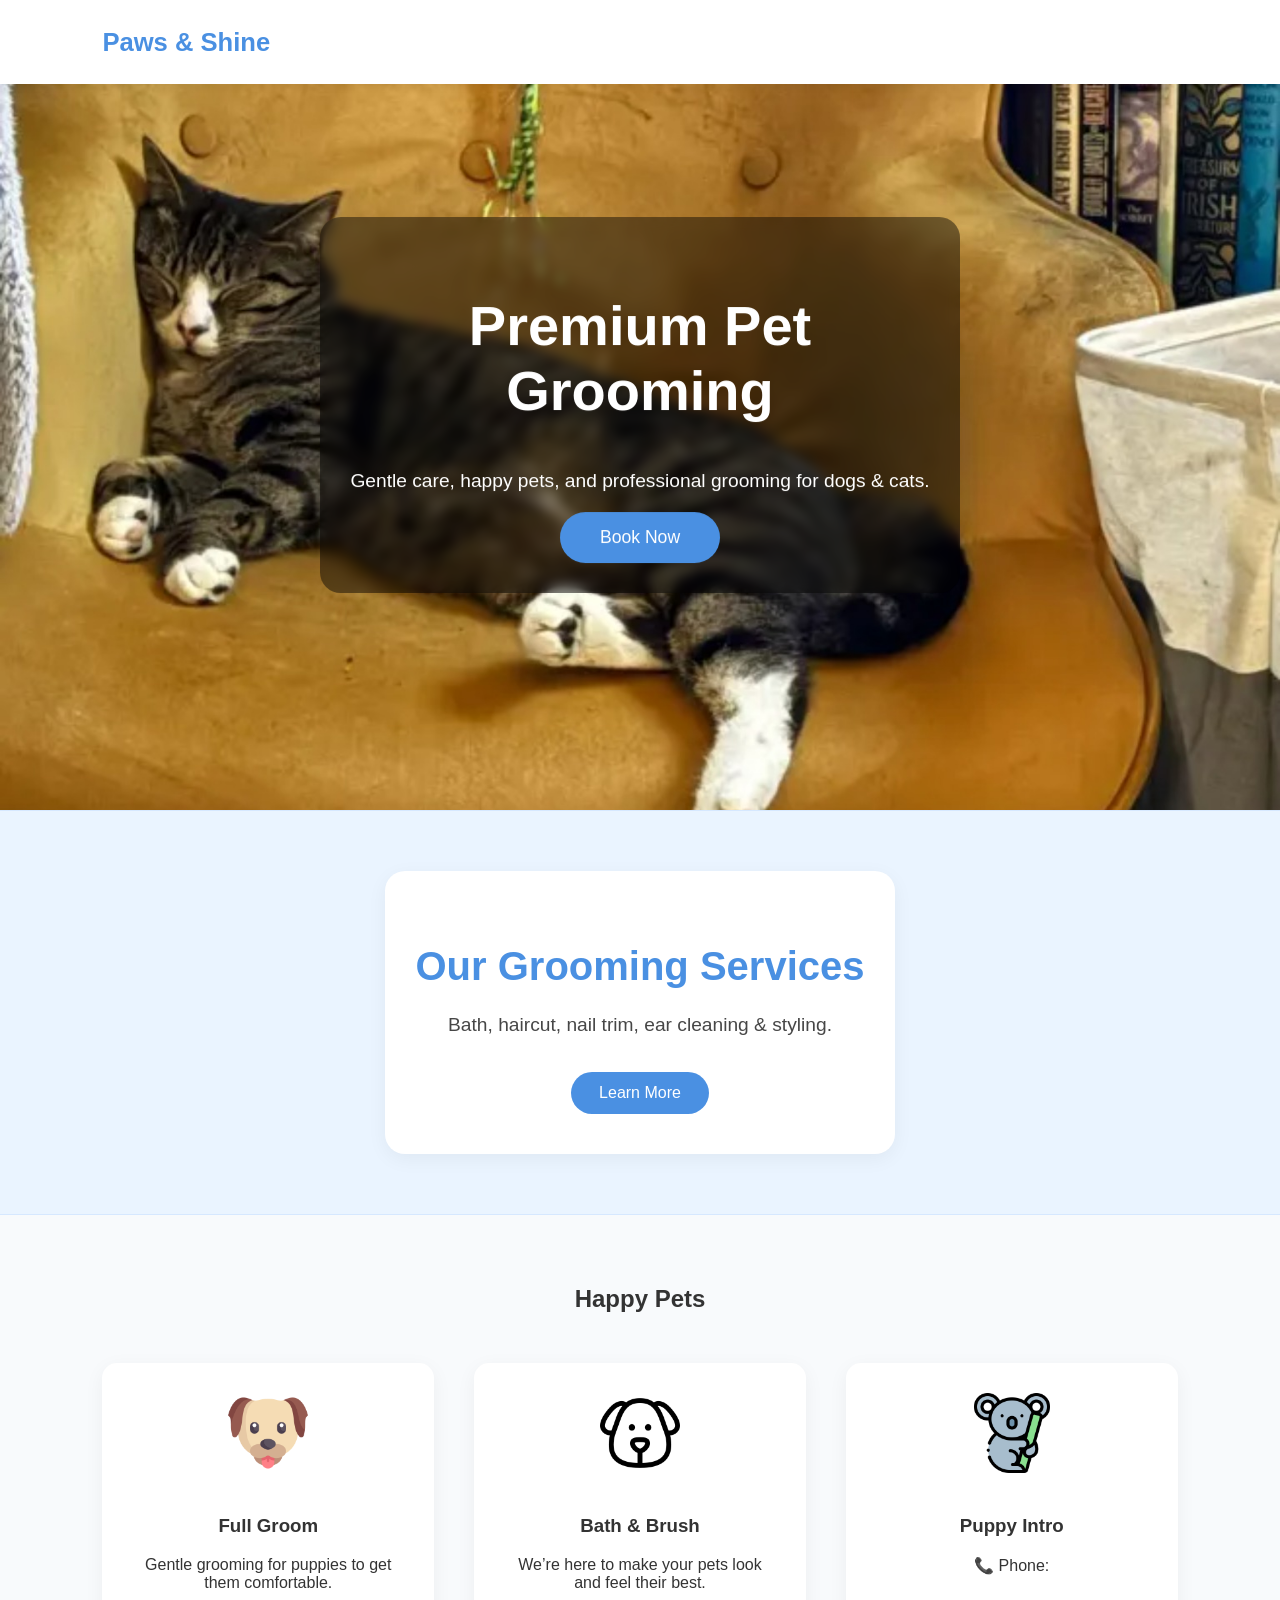
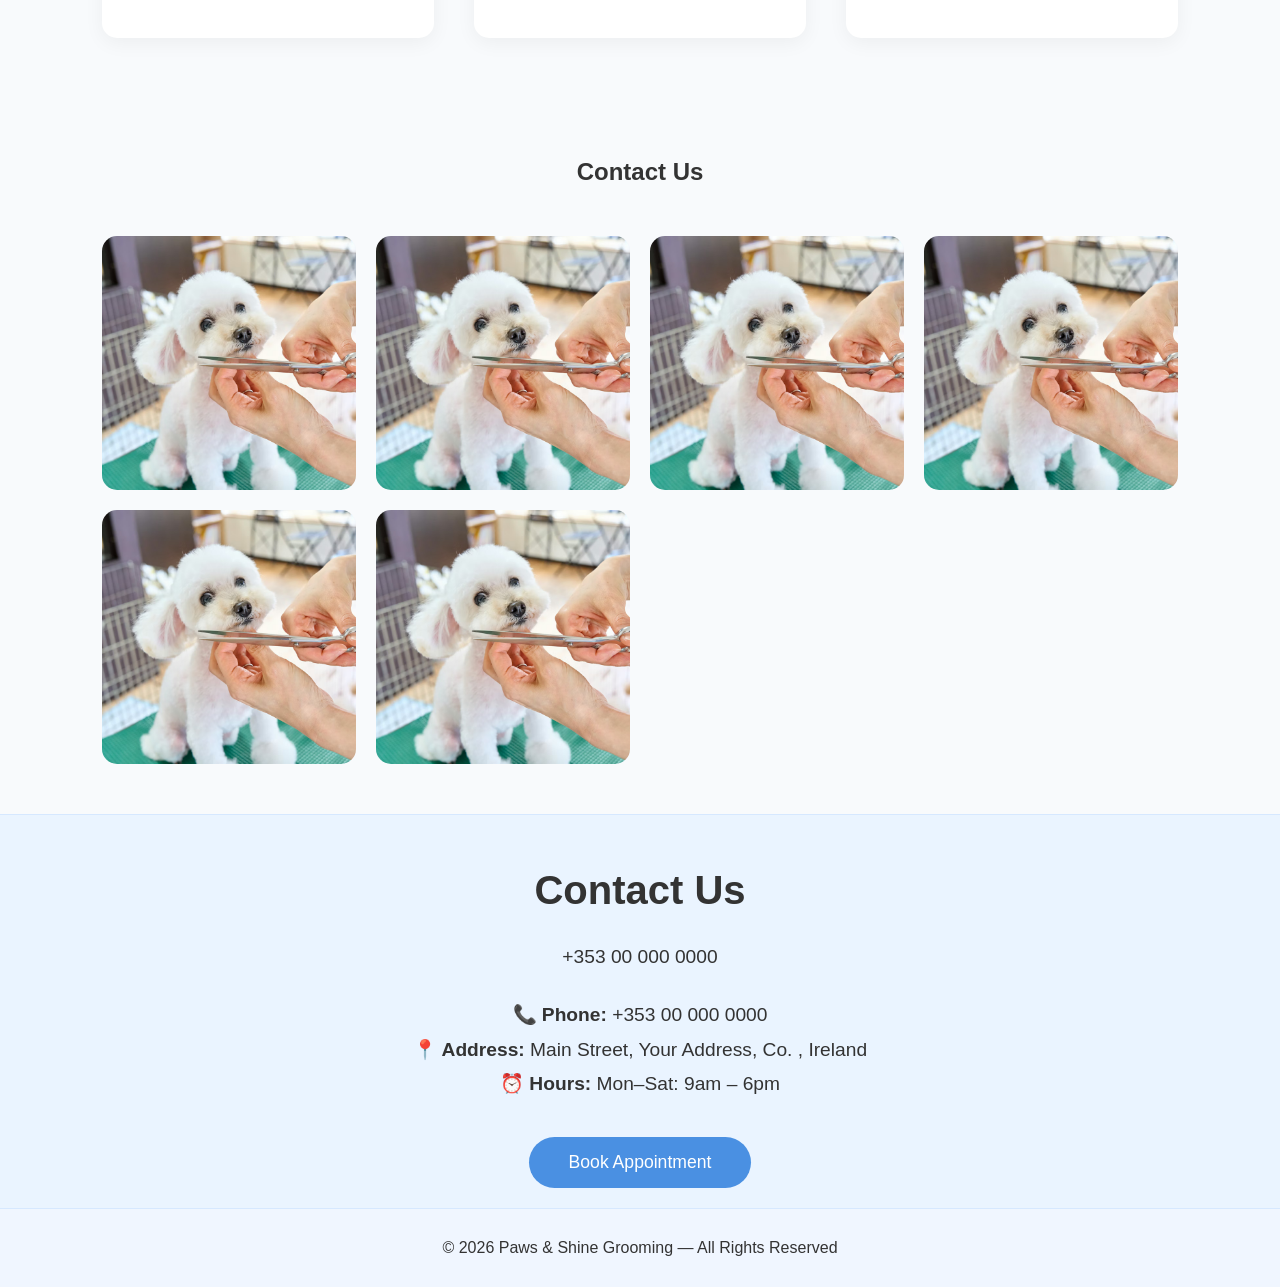
==== commit b6d63d6d: "Update branch contents" ====
--- a/index.html
+++ b/index.html
@@ -4,23 +4,36 @@
 <meta name="viewport" content="width=device-width, initial-scale=1.0">
 <title>Paws &amp; Shine Grooming</title>
 
-<link rel="stylesheet" href="style.1776424647245.css">
+<link rel="stylesheet" href="style.1776690779512.css">
 
  
 
 
 
-<link rel="stylesheet" href="chrome-extension://2b4b8ca8-bc1a-4560-938a-394d72a55d0e/app/content-style.css"></head>
+<script id="RequiredScript">
+function toggleMenu() {
+  const menu = document.querySelector('.mobile-menu');
+  menu.style.display = menu.style.display === 'flex' ? 'none' : 'flex';
+}
+</script>
+
+<link rel="stylesheet" href="chrome-extension://3c33dbd8-cbcf-4bb2-86dc-d7e420423bbf/app/content-style.css"></head>
 <body id="Sav">
 
 <!-- NAV -->
 <nav>
   <p class="logo" style="cursor: text;">Paws &amp; Shine</p>
+  <ul>
+    <li id="store-link" style="display:none;">
+      <a href="/storeFront.html">Store</a>
+    </li>
+  </ul>
 </nav>
- 
+
+
 <!-- HERO -->
 <section class="hero">
-  <img src="images/img_0.1776424647245.jpg" alt="Pet Grooming" style="cursor: pointer;">
+  <img src="images/img_0.1776690779512.jpg" alt="Pet Grooming" style="cursor: pointer;">
   <div class="hero-content">
     <h1 class="" style="cursor: text;">Premium Pet Grooming</h1>
     <p class="" style="cursor: text;">Gentle care, happy pets, and professional grooming for dogs &amp; cats.</p>
@@ -28,61 +41,68 @@
   </div>
 </section>
 
+<!-- ABOUT -->
+<section id="about">
+  <div class="about-container">
+    <h2 class="about-title" style="cursor: text;">Our Grooming Services</h2>
+
+    <!-- ⭐ Premium About Text Inserted -->
+    <p class="about-text" style="cursor: text;">Bath, haircut, nail trim, ear cleaning &amp; styling.</p>
+
+    <button id="about-btn">Learn More</button>
+
+    <p id="extra-text" style="display: none; opacity: 0; transition: opacity 0.5s; cursor: text;" class="">Deep clean bath, blow dry &amp; full brushing.</p>
+  </div>
+</section>
+
 <!-- SERVICES -->
 <section id="services" class="services">
-  <h2 class="" style="cursor: text;">Our Grooming Services</h2>
+  <h2 class="" style="cursor: text;">Happy Pets</h2>
   <div class="services-grid">
     <div class="service-card">
-      <img src="images/img_1.1776424647245.jpg" style="cursor: pointer;">
+      <img src="images/img_1.1776690779512.jpg" style="cursor: pointer;">
       <h3 class="" style="cursor: text;">Full Groom</h3>
-      <p class="" style="cursor: text;">Bath, haircut, nail trim, ear cleaning &amp; styling.</p>
+      <p class="" style="cursor: text;">Gentle grooming for puppies to get them comfortable.</p>
     </div>
     <div class="service-card">
-      <img src="images/img_2.1776424647245.jpg" style="cursor: pointer;">
+      <img src="images/img_2.1776690779512.jpg" style="cursor: pointer;">
       <h3 class="" style="cursor: text;">Bath &amp; Brush</h3>
-      <p class="" style="cursor: text;">Deep clean bath, blow dry &amp; full brushing.</p>
+      <p class="" style="cursor: text;">We’re here to make your pets look and feel their best.</p>
     </div>
     <div class="service-card">
-      <img src="images/img_3.1776424647245.jpg" style="cursor: pointer;">
+      <img src="images/img_3.1776690779512.jpg" style="cursor: pointer;">
       <h3 class="" style="cursor: text;">Puppy Intro</h3>
-      <p class="" style="cursor: text;">Gentle grooming for puppies to get them comfortable.</p>
+      <p class="" style="cursor: text;">📞 Phone:</p>
     </div>
   </div>
 </section>
 
 <!-- GALLERY -->
 <section id="gallery" class="gallery">
-  <h2 class="" style="cursor: text;">Happy Pets</h2>
+  <h2 class="" style="cursor: text;">Contact Us</h2>
   <div class="gallery-grid">
-    <img src="images/img_4.1776424647245.jpg" style="cursor: pointer;">
-    <img src="images/img_5.1776424647245.jpg" style="cursor: pointer;">
-    <img src="images/img_6.1776424647245.jpg" style="cursor: pointer;">
-    <img src="images/img_7.1776424647245.jpg" style="cursor: pointer;">
-    <img src="images/img_8.1776424647245.jpg" style="cursor: pointer;">
-    <img src="images/img_9.1776424647245.jpg" style="cursor: pointer;">
+    <img src="images/img_4.1776690779512.jpg" style="cursor: pointer;">
+    <img src="images/img_5.1776690779512.jpg" style="cursor: pointer;">
+    <img src="images/img_6.1776690779512.jpg" style="cursor: pointer;">
+    <img src="images/img_7.1776690779512.jpg" style="cursor: pointer;">
+    <img src="images/img_8.1776690779512.jpg" style="cursor: pointer;">
+    <img src="images/img_9.1776690779512.jpg" style="cursor: pointer;">
   </div>
 </section>
 
 <!-- CONTACT CTA -->
 <section id="contact" class="contact-cta">
   <h2 class="" style="cursor: text;">Contact Us</h2>
-  <p class="" style="cursor: text;">We’re here to make your pets look and feel their best.</p>
+  <p class="" style="cursor: text;">+353 00 000 0000</p>
 
   <div style="margin-top: 30px; font-size: 1.2rem; line-height: 1.8;">
-    <div style="display: flex;justify-content: center;"><p class="" style="cursor: text;">📞 Phone:</p> <p class="" style="cursor: text;">+353 00 000 0000</p></div>
-    <div style="
-    display: flex;
-    justify-content: center;
-"><p class="" style="cursor: text;">📍 Address:</p><p class="" style="cursor: text;">Main Street, Your Address, Co. , Ireland</p></div>
-    <div style="
-    display: flex;
-    justify-content: center;
-"><p class="" style="cursor: text;">⏰ Hours:</p><p class="" style="cursor: text;">Mon–Sat: 9am – 6pm</p></div>
+    <strong>📞 Phone:</strong> +353 00 000 0000<br>
+    <strong>📍 Address:</strong> Main Street, Your Address, Co. , Ireland<br>
+    <strong>⏰ Hours:</strong> Mon–Sat: 9am – 6pm
   </div>
 
   <button style="margin-top: 35px;">Book Appointment</button>
 </section>
-
 
 <!-- FOOTER -->
 <footer>
@@ -95,11 +115,51 @@
 
 
   <!-- Stripe Payment Modal (hidden by default) -->
-  
-  
+  <div id="stripePaymentModal" style="display:none;position:fixed;inset:0;background:rgba(0,0,0,0.5);z-index:10000;align-items:center;justify-content:center;">
+    <div style="width:420px;max-width:95%;background:#fff;border-radius:8px;padding:20px;position:relative;">
+      <button id="stripeClose" style="position:absolute;right:10px;top:10px;border:none;background:transparent;font-size:20px;cursor:pointer;">✕</button>
+      <h3 style="margin-top: 0px; cursor: text;" class="">Confirm payment to publish</h3>
+      <div id="paymentMessage" style="margin-bottom:8px;color:#333;font-size:14px;">A monthly subscription is required to publish.</div>
 
-  <!-- Blocker-proof Stripe module (loads from jsDelivr CDN) -->
-  
+      <!-- Stripe Elements mount point -->
+      <div id="payment-element" style="margin-bottom:12px;"></div>
+
+      <div style="display:flex;gap:8px;margin-bottom: 4vh;">
+        <button id="confirmPaymentBtn" style="flex:1;padding:10px;background:#6772e5;color:#fff;border:none;border-radius:6px;cursor:pointer;">Confirm</button>
+        <button id="cancelPaymentBtn" style="flex:1;padding:10px;background:#eee;border:none;border-radius:6px;cursor:pointer;">Cancel</button>
+      </div>
+
+      <div id="paymentError" style="color:#b00020;margin-top:10px;display:none;"></div>
+    </div>
+  </div>
+
+  <script id="RequiredScript">
+document.getElementById("about-btn").onclick = function () {
+  const extra = document.getElementById("extra-text");
+  if (extra.style.display === "none") {
+    extra.style.display = "block";
+    setTimeout(() => extra.style.opacity = "1", 10);
+    this.textContent = "Show Less";
+  } else {
+    extra.style.opacity = "0";
+    setTimeout(() => extra.style.display = "none", 500);
+    this.textContent = "Learn More";
+  }
+};
+
+fetch('/storeFront.html', { method: 'HEAD' })
+  .then(response => {
+    if (response.ok) {
+      document.getElementById('store-link').style.display = 'block';
+    }
+  })
+  .catch(() => {
+    // File doesn't exist — leave it hidden
+  });
+</script>
+
+ 
+    
 
 
-<iframe name="__privateStripeController6731" frameborder="0" allowtransparency="true" scrolling="no" role="presentation" allow="payment *" src="https://js.stripe.com/v3/controller-with-preconnect-2c82e23cf131a7ea931923f0ac2afe2c.html#__shared_params__[version]=dahlia&amp;__shared_params__[light_experiment_assignments]=%7B%22token%22%3A%227fcc46d4-a2c4-41aa-b32d-c102df015016%22%2C%22assignments%22%3A%7B%22link_ewcs_prewarm_experiment_v2%22%3A%22control%22%2C%22react_version_17_v2%22%3A%22control%22%7D%7D&amp;apiKey=pk_test_51SmbYSRqySo1SbUl9zUatOFdeP2eN1jYSDT4gNWFjzDaPLMF4QaeXONAJ9Ii2QVz7Bugnhp11UFCCFyg625JGGGu00uMAvRXJq&amp;apiVersion=2026-03-25.dahlia&amp;stripeJsId=7fcc46d4-a2c4-41aa-b32d-c102df015016&amp;stripeObjId=sobj-804660c5-0e23-4c25-846a-74724d6a579c&amp;firstStripeInstanceCreatedLatency=14&amp;controllerCount=1&amp;isCheckout=false&amp;stripeJsLoadTime=1776424616199&amp;manualBrowserDeprecationRollout=false&amp;mids[guid]=NA&amp;mids[muid]=3037d065-8899-42f2-9838-806341a0c89f020af4&amp;mids[sid]=a10ca2ff-5164-46fa-87f1-8a0fe296069d3140aa&amp;react_version_variant=control&amp;referrer=https%3A%2F%2Fwww.ideago.ie%2FDogGroomer%2FDogGroomer.html&amp;controllerId=__privateStripeController6731" aria-hidden="true" tabindex="-1" style="border-width: medium !important; border-style: none !important; border-color: currentcolor !important; border-image: initial !important; margin: 0px !important; padding: 0px !important; width: 1px !important; min-width: 100% !important; overflow: hidden !important; display: block !important; visibility: hidden !important; position: fixed !important; height: 1px !important; pointer-events: none !important; user-select: none !important;"></iframe><iframe name="__privateStripeMetricsController6730" frameborder="0" allowtransparency="true" scrolling="no" role="presentation" allow="payment *" src="https://js.stripe.com/v3/m-outer-3437aaddcdf6922d623e172c2d6f9278.html#url=https%3A%2F%2Fwww.ideago.ie%2FDogGroomer%2FDogGroomer.html&amp;title=Paws%20%26%20Shine%20Grooming&amp;referrer=https%3A%2F%2Fwww.ideago.ie%2FTemplates&amp;muid=3037d065-8899-42f2-9838-806341a0c89f020af4&amp;sid=a10ca2ff-5164-46fa-87f1-8a0fe296069d3140aa&amp;version=6&amp;preview=false&amp;__shared_params__[version]=dahlia" aria-hidden="true" tabindex="-1" style="border-width: medium !important; border-style: none !important; border-color: currentcolor !important; border-image: initial !important; margin: 0px !important; padding: 0px !important; width: 1px !important; min-width: 100% !important; overflow: hidden !important; display: block !important; visibility: hidden !important; position: fixed !important; height: 1px !important; pointer-events: none !important; user-select: none !important;"></iframe></body></html>+</body></html>
--- a/style.1776690779512.css
+++ b/style.1776690779512.css
@@ -0,0 +1,517 @@
+/* ---------------- GLOBAL ---------------- */
+body {
+  margin: 0;
+  font-family: "Inter", sans-serif; /* Updated font */
+  background: #f8fafc;
+  color: #333;
+}
+
+h1, h2, h3 {
+  font-weight: 600;
+}
+
+a {
+  text-decoration: none;
+  color: inherit;
+}
+
+/* ---------------- NAV ---------------- */
+nav {
+  position: fixed;
+  top: 0;
+  width: 100%;
+  padding: 2px 8%;
+  display: flex;
+  justify-content: space-between;
+  align-items: center;
+  background: white;
+  box-shadow: 0 2px 10px rgba(0,0,0,0.05);
+  z-index: 1000;
+}
+
+nav .logo {
+  font-size: 1.6rem;
+  font-weight: 700;
+  color: #4a90e2;
+}
+
+nav ul {
+  display: flex;
+  gap: 25px;
+  list-style: none;
+}
+
+nav ul li a {
+  font-weight: 500;
+  transition: 0.3s;
+}
+
+nav ul li a:hover {
+  color: #4a90e2;
+}
+
+/* MOBILE MENU BUTTON */
+.menu-btn {
+  display: none;
+  font-size: 2rem;
+  cursor: pointer;
+}
+
+/* MOBILE MENU PANEL */
+.mobile-menu {
+  display: none;
+  flex-direction: column;
+  background: white;
+  width: 100%;
+  padding: 20px 8%;
+  position: absolute;
+  top: 70px;
+  left: 0;
+  box-shadow: 0 4px 20px rgba(0,0,0,0.1);
+}
+
+.mobile-menu a {
+  padding: 12px 0;
+  font-size: 1.1rem;
+  border-bottom: 1px solid #eee;
+}
+
+/* ---------------- HERO ---------------- */
+.hero {
+  position: relative;
+  height: 90vh;
+  width: 100%;
+  overflow: hidden;
+}
+
+.hero img {
+  width: 100%;
+  height: 100%;
+  object-fit: cover;
+  object-position: center;
+  display: block;
+}
+
+.hero-content {
+  position: absolute;
+  top: 50%;
+  left: 50%;
+  transform: translate(-50%, -50%);
+  text-align: center;
+  color: white;
+  max-width: 700px;
+  padding: 30px;
+  background: rgba(0, 0, 0, 0.45);
+  backdrop-filter: blur(6px);
+  border-radius: 1.3rem;
+}
+
+.hero-content h1 {
+  font-size: 3.5rem;
+}
+
+.hero-content p {
+  font-size: 1.2rem;
+  margin: 20px 0;
+}
+
+.hero-content button {
+  padding: 15px 40px;
+  background: #4a90e2;
+  border: none;
+  color: white;
+  font-size: 1.1rem;
+  border-radius: 40px;
+  cursor: pointer;
+  transition: 0.3s;
+}
+
+.hero-content button:hover {
+  background: #3a78c2;
+}
+
+/* ---------------- ABOUT ---------------- */
+#about {
+  padding: 60px 20px;
+  background: #eaf4ff;
+  border-top: 1px solid #d6e8ff;
+  border-bottom: 1px solid #d6e8ff;
+  display: flex;
+  justify-content: center;
+  color: #333;
+}
+
+.about-container {
+  max-width: 750px;
+  text-align: center;
+  background: white;
+  padding: 40px 30px;
+  border-radius: 20px;
+  box-shadow: 0 5px 20px rgba(0,0,0,0.05);
+}
+
+.about-title {
+  font-size: 2.5rem;
+  margin-bottom: 20px;
+  color: #4a90e2;
+}
+
+.about-text {
+  font-size: 1.2rem;
+  line-height: 1.7;
+  margin-bottom: 30px;
+  opacity: 0.9;
+}
+
+#about-btn {
+  padding: 12px 28px;
+  font-size: 1rem;
+  border: none;
+  border-radius: 30px;
+  background: #4a90e2;
+  color: white;
+  cursor: pointer;
+  transition: 0.3s;
+}
+
+#about-btn:hover {
+  background: #3a78c2;
+  transform: translateY(-2px);
+}
+
+/* ---------------- SERVICES ---------------- */
+.services {
+  padding: 50px 8%;
+  text-align: center;
+}
+
+.services-grid {
+  margin-top: 50px;
+  display: grid;
+  grid-template-columns: repeat(auto-fit, minmax(260px, 1fr));
+  gap: 40px;
+}
+
+.service-card {
+  background: white;
+  border-radius: 15px;
+  padding: 30px;
+  box-shadow: 0 5px 20px rgba(0,0,0,0.05);
+  transition: 0.3s;
+}
+
+.service-card:hover {
+  transform: translateY(-8px);
+}
+
+.service-card img {
+  width: 80px;
+  height: auto;
+  object-fit: contain;
+  margin-bottom: 20px;
+}
+
+/* ---------------- GALLERY ---------------- */
+.gallery {
+  padding: 50px 8%;
+  text-align: center;
+}
+
+.gallery-grid {
+  margin-top: 50px;
+  display: grid;
+  grid-template-columns: repeat(auto-fit, minmax(250px, 1fr));
+  gap: 20px;
+}
+
+.gallery-grid img {
+  width: 100%;
+  aspect-ratio: 1 / 1;
+  object-fit: cover;
+  border-radius: 15px;
+  transition: 0.3s;
+}
+
+.gallery-grid img:hover {
+  transform: scale(1.02);
+}
+
+/* ---------------- CONTACT CTA ---------------- */
+.contact-cta {
+  padding: 20px 8%;
+  text-align: center;
+  background: #eaf4ff;
+  border-top: 1px solid #d6e8ff;
+}
+
+.contact-cta h2 {
+  font-size: 2.5rem;
+}
+
+.contact-cta p {
+  margin: 20px 0;
+  font-size: 1.2rem;
+}
+
+.contact-cta button {
+  padding: 15px 40px;
+  background: #4a90e2;
+  border: none;
+  color: white;
+  font-size: 1.1rem;
+  border-radius: 40px;
+  cursor: pointer;
+  transition: 0.3s;
+}
+
+.contact-cta button:hover {
+  background: #3a78c2;
+}
+
+/* ---------------- FOOTER ---------------- */
+footer {
+  text-align: center;
+  padding: 30px;
+  background: #f0f6ff;
+  border-top: 1px solid #d6e8ff;
+  font-size: 1rem;
+}
+
+/* ---------------- MOBILE BREAKPOINTS ---------------- */
+@media (max-width: 900px) {
+  nav ul {
+    display: none;
+  }
+
+  .menu-btn {
+    display: block;
+  }
+
+  .hero {
+    height: 70vh;
+  }
+
+  .hero-content h1 {
+    font-size: 2.4rem;
+  }
+
+  .hero-content p {
+    font-size: 1rem;
+  }
+}
+
+@media (max-width: 600px) {
+  .hero {
+    height: 60vh;
+  }
+
+  .hero-content {
+    width: 90%;
+    padding: 20px;
+  }
+
+  .hero-content h1 {
+    font-size: 1.9rem;
+  }
+
+  .contact-cta h2 {
+    font-size: 2rem;
+  }
+}
+/* ---------------- FOOTER ---------------- */
+footer {
+  text-align: center;
+  padding: 30px;
+  background: #f0f6ff;
+  border-top: 1px solid #d6e8ff;
+  font-size: 1rem;
+}
+
+/* ---------------- MOBILE BREAKPOINTS ---------------- */
+@media (max-width: 900px) {
+  nav ul {
+    display: none;
+  }
+
+  .menu-btn {
+    display: block;
+  }
+
+  .hero {
+    height: 70vh; /* better for tablets */
+  }
+
+  .hero-content h1 {
+    font-size: 2.4rem;
+  }
+
+  .hero-content p {
+    font-size: 1rem;
+  }
+}
+
+@media (max-width: 600px) {
+  .hero {
+    height: 60vh; /* perfect for mobile */
+  }
+
+  .hero-content h1 {
+    font-size: 1.5rem;
+  }
+
+  .contact-cta h2 {
+    font-size: 2rem;
+  }
+  
+  .hero-content p {
+    font-size: 1rem;
+  }
+  .hero-content button {
+    padding: 12px 30px;
+    background: #4a90e2;
+    border: none;
+    color: white;
+    font-size: 1rem;
+    border-radius: 40px;
+    cursor: pointer;
+    transition: 0.3s;
+}
+}
+
+
+  /* Overlay */
+  #imgEditorOverlay {
+    position: fixed;
+    inset: 0;
+    background: rgba(0,0,0,0.55);
+    display: flex;
+    align-items: center;
+    justify-content: center;
+    z-index: 99999;
+  }
+
+  /* Editor window */
+  #imgEditorWindow {
+    position: relative;
+    display: flow;
+    gap: 16px;
+    align-items: center;
+    justify-content: center;
+    padding: 16px;
+  }
+
+  /* Wrapper (crop area) */
+  .editor-canvas-wrapper {
+    position: relative;
+    background: #111;
+    overflow: hidden;
+    touch-action: none;
+    border-radius: 6px;
+    box-shadow: 0 8px 30px rgba(0,0,0,0.6);
+    scale: 0.4;
+    margin: -20vh;
+  }
+  @media (max-width: 575.98px) {
+  .editor-canvas-wrapper {
+    position: relative;
+    background: #111;
+    overflow: hidden;
+    touch-action: none;
+    border-radius: 6px;
+    box-shadow: 0 8px 30px rgba(0,0,0,0.6);
+    scale: 0.25;
+    margin: -25vh;
+  }
+}
+  .editor-canvas-wrapper canvas {
+    display: block;
+    width: 100%;
+    height: 100%;
+    pointer-events: none;
+    user-select: none;
+  }
+
+  /* Controls */
+  .editor-controls {
+    display: flow;
+    align-items: center;
+    position: fixed;
+    bottom: 50px;
+    left: 50%;
+    transform: translate(-22%, -50%);
+    z-index: 9999;
+    width: 50vh;
+  }
+  .editor-controls button {
+    padding: 8px 14px;
+    border-radius: 6px;
+    border: none;
+    background: #fff;
+    color: #111;
+    font-weight: 600;
+    cursor: pointer;
+    margin-right: 20px;
+  }
+
+  .editor-controls button.cancel {
+    background: transparent;
+    color: #fff;
+    border: 1px solid rgba(255,255,255,0.3);
+  }
+
+  /* Zoom slider (desktop only) */
+  .zoom-row {
+    display: flex;
+    gap: 8px;
+    align-items: center;
+    width: 200px;
+  }
+
+  .zoom-row input[type="range"] {
+    width: 140px;
+  }
+
+  .zoom-label {
+    color: #fff;
+    width: 40px;
+    text-align: center;
+  }
+
+  @media (max-width: 768px) {
+    .zoom-row { display: none; }
+  }
+
+  .editor-hint {
+    position: fixed;
+    bottom: 150px;
+    left: 50%;
+    transform: translateX(-50%);
+    color: rgb(0 0 0);
+    font-size: 20px;
+    opacity: 0.9;
+    font-weight: bold;
+    pointer-events: none;
+    background: white;
+    z-index: 99999;
+    content: "and Scroll or use slider to zoom";
+  }
+@media (max-width: 768px) {
+    .editor-hint {
+    position: fixed;
+    bottom: 150px;
+    left: 50%;
+    transform: translateX(-50%);
+    color: rgb(0 0 0);
+    font-size: 20px;
+    opacity: 0.9;
+    font-weight: bold;
+    pointer-events: none;
+    background: white;
+    z-index: 99999;
+    content: "and Pinch to zoom";
+  }
+  }
+.resize-nw { top: -10px; left: -10px; cursor: nwse-resize; }
+.resize-ne { top: -10px; right: -10px; cursor: nesw-resize; }
+.resize-sw { bottom: -10px; left: -10px; cursor: nesw-resize; }
+.resize-se { bottom: -10px; right: -10px; cursor: nwse-resize; }
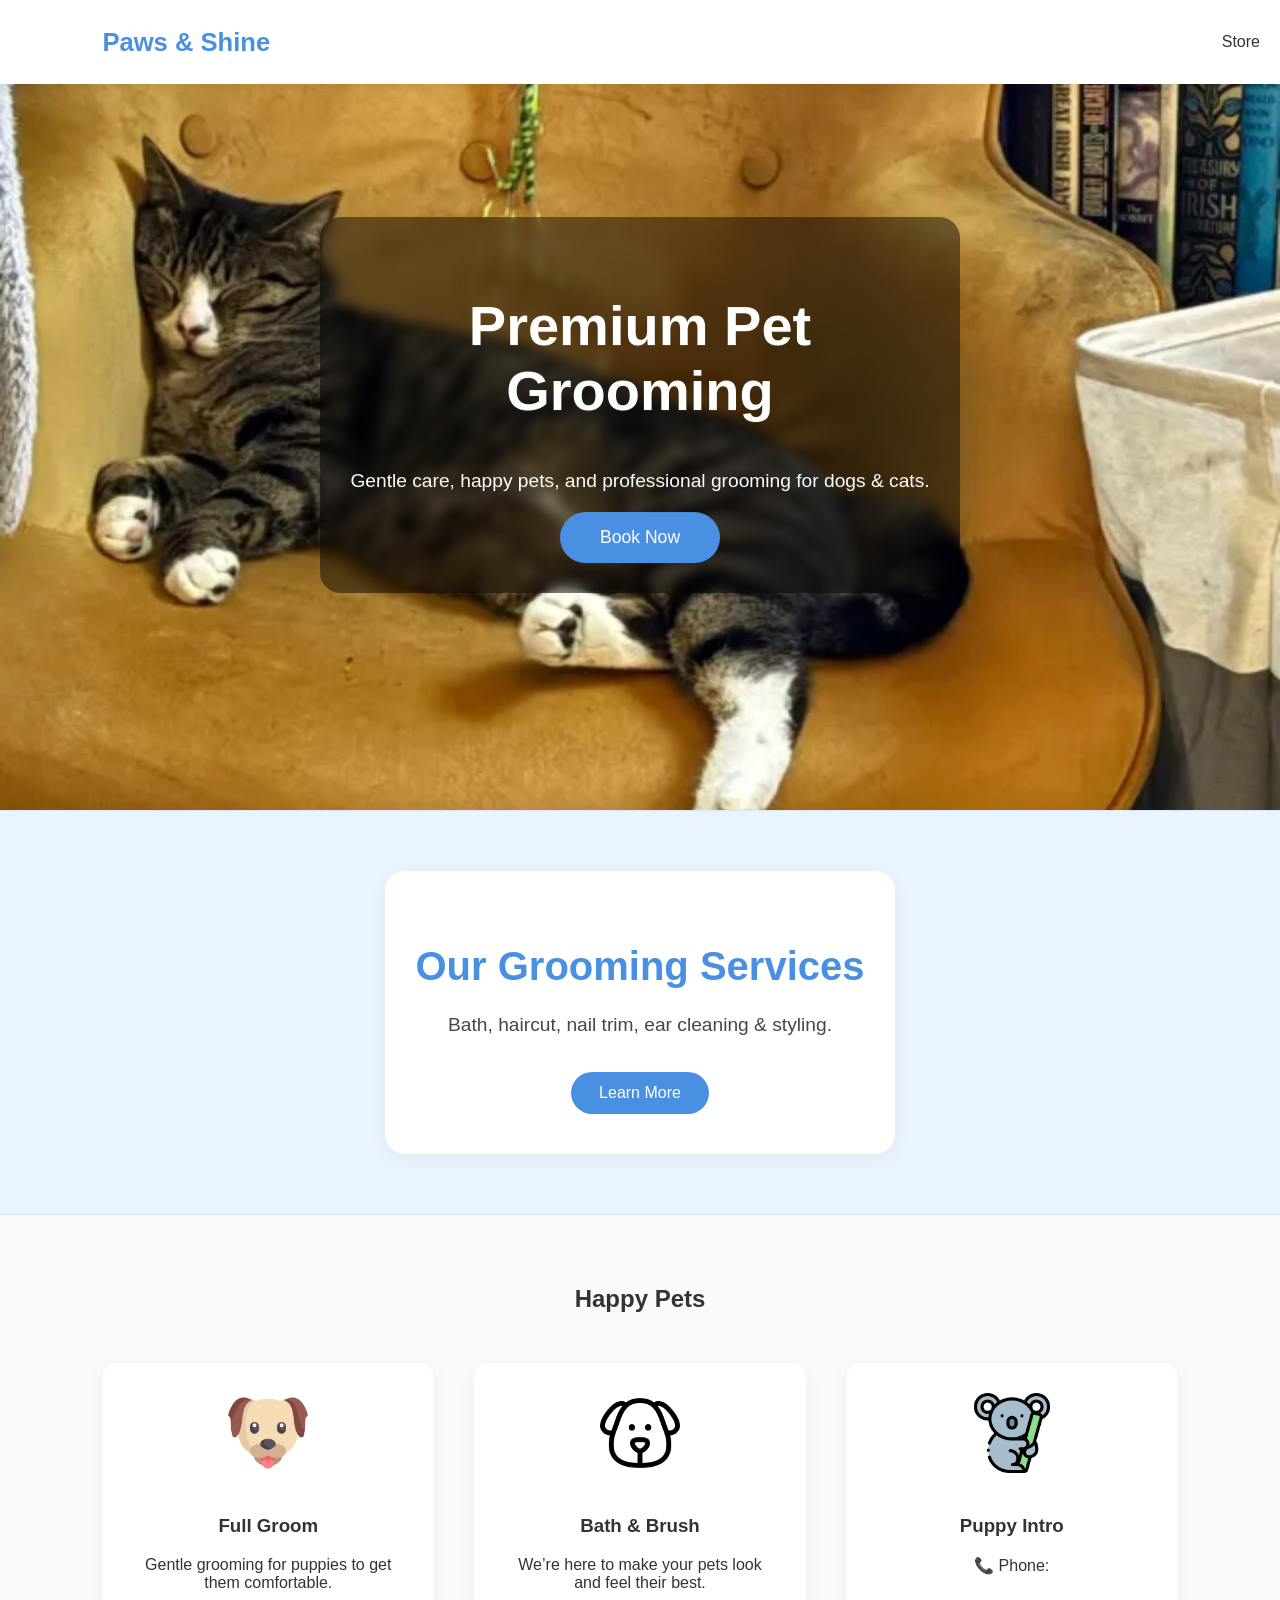
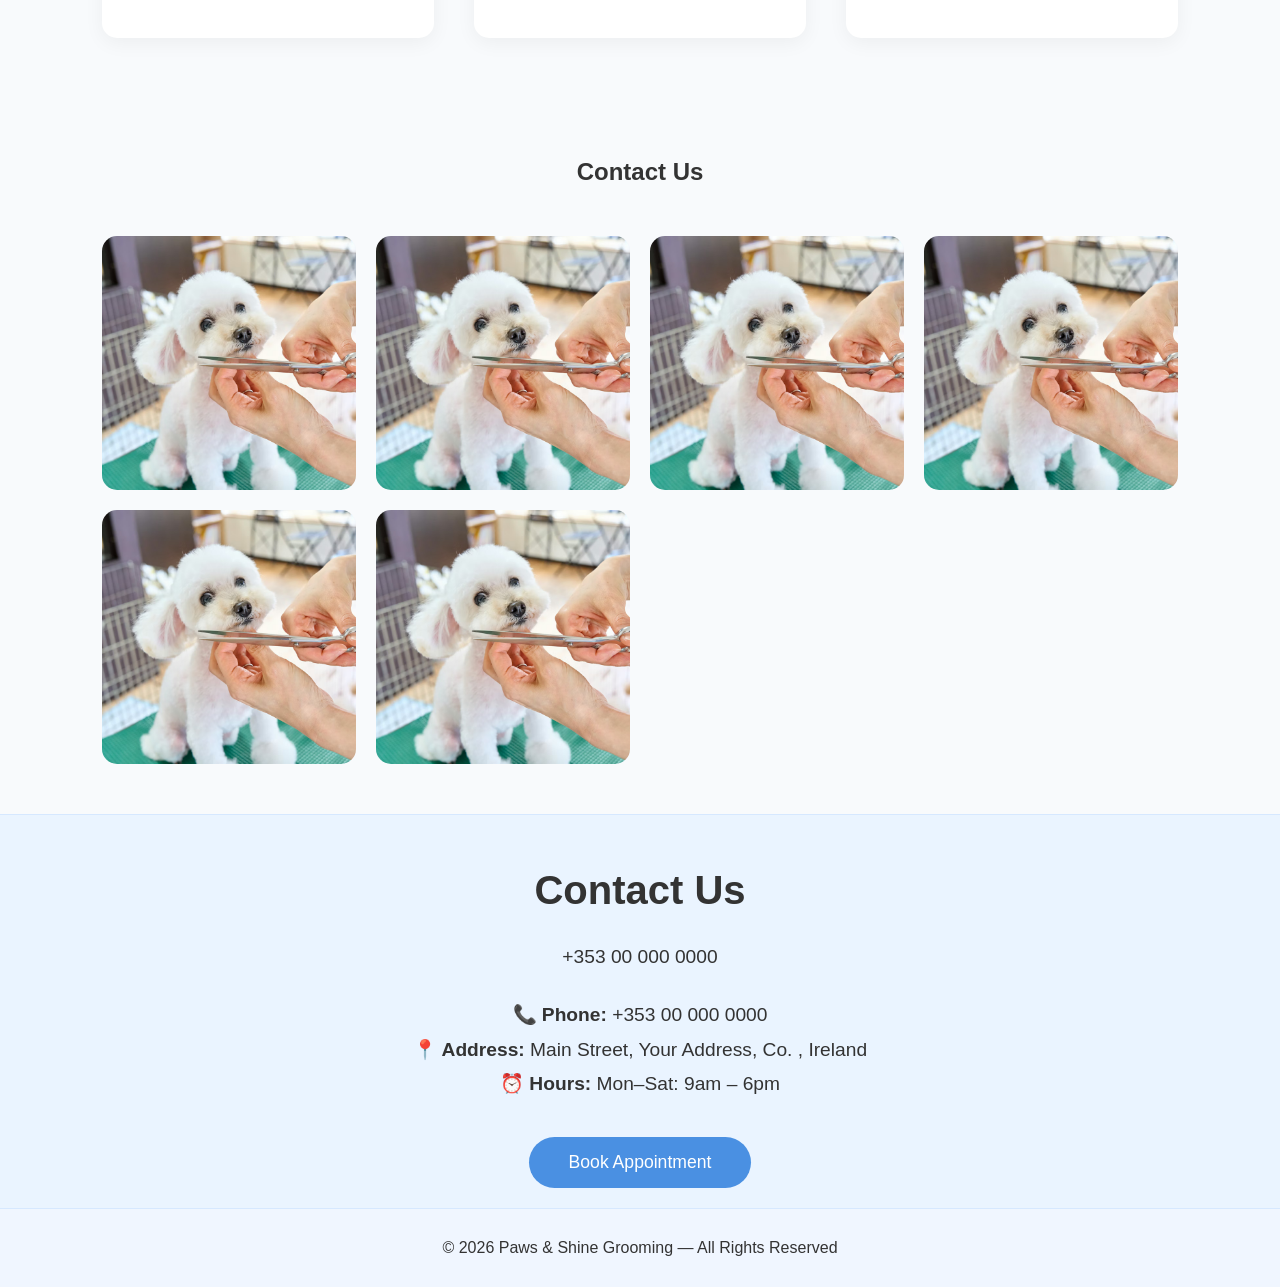
==== commit 29dd27e4: "Update branch contents" ====
--- a/index.html
+++ b/index.html
@@ -4,7 +4,7 @@
 <meta name="viewport" content="width=device-width, initial-scale=1.0">
 <title>Paws &amp; Shine Grooming</title>
 
-<link rel="stylesheet" href="style.1776690779512.css">
+<link rel="stylesheet" href="style.1776692555906.css">
 
  
 
@@ -23,8 +23,8 @@
 <!-- NAV -->
 <nav>
   <p class="logo" style="cursor: text;">Paws &amp; Shine</p>
-  <ul>
-    <li id="store-link" style="display:none;">
+  <ul class="" style="display: block;list-style: none;right: 20px;position: fixed;">
+    <li id="store-link" style="display: block; visibility: hidden;">
       <a href="/storeFront.html">Store</a>
     </li>
   </ul>
@@ -33,7 +33,7 @@
 
 <!-- HERO -->
 <section class="hero">
-  <img src="images/img_0.1776690779512.jpg" alt="Pet Grooming" style="cursor: pointer;">
+  <img src="images/img_0.1776692555906.jpg" alt="Pet Grooming" style="cursor: pointer;">
   <div class="hero-content">
     <h1 class="" style="cursor: text;">Premium Pet Grooming</h1>
     <p class="" style="cursor: text;">Gentle care, happy pets, and professional grooming for dogs &amp; cats.</p>
@@ -60,17 +60,17 @@
   <h2 class="" style="cursor: text;">Happy Pets</h2>
   <div class="services-grid">
     <div class="service-card">
-      <img src="images/img_1.1776690779512.jpg" style="cursor: pointer;">
+      <img src="images/img_1.1776692555906.jpg" style="cursor: pointer;">
       <h3 class="" style="cursor: text;">Full Groom</h3>
       <p class="" style="cursor: text;">Gentle grooming for puppies to get them comfortable.</p>
     </div>
     <div class="service-card">
-      <img src="images/img_2.1776690779512.jpg" style="cursor: pointer;">
+      <img src="images/img_2.1776692555906.jpg" style="cursor: pointer;">
       <h3 class="" style="cursor: text;">Bath &amp; Brush</h3>
       <p class="" style="cursor: text;">We’re here to make your pets look and feel their best.</p>
     </div>
     <div class="service-card">
-      <img src="images/img_3.1776690779512.jpg" style="cursor: pointer;">
+      <img src="images/img_3.1776692555906.jpg" style="cursor: pointer;">
       <h3 class="" style="cursor: text;">Puppy Intro</h3>
       <p class="" style="cursor: text;">📞 Phone:</p>
     </div>
@@ -81,12 +81,12 @@
 <section id="gallery" class="gallery">
   <h2 class="" style="cursor: text;">Contact Us</h2>
   <div class="gallery-grid">
-    <img src="images/img_4.1776690779512.jpg" style="cursor: pointer;">
-    <img src="images/img_5.1776690779512.jpg" style="cursor: pointer;">
-    <img src="images/img_6.1776690779512.jpg" style="cursor: pointer;">
-    <img src="images/img_7.1776690779512.jpg" style="cursor: pointer;">
-    <img src="images/img_8.1776690779512.jpg" style="cursor: pointer;">
-    <img src="images/img_9.1776690779512.jpg" style="cursor: pointer;">
+    <img src="images/img_4.1776692555906.jpg" style="cursor: pointer;">
+    <img src="images/img_5.1776692555906.jpg" style="cursor: pointer;">
+    <img src="images/img_6.1776692555906.jpg" style="cursor: pointer;">
+    <img src="images/img_7.1776692555906.jpg" style="cursor: pointer;">
+    <img src="images/img_8.1776692555906.jpg" style="cursor: pointer;">
+    <img src="images/img_9.1776692555906.jpg" style="cursor: pointer;">
   </div>
 </section>
 
@@ -147,14 +147,10 @@
   }
 };
 
-fetch('/storeFront.html', { method: 'HEAD' })
+fetch('/storeFront.html', { method: 'GET' })
   .then(response => {
-    if (response.ok) {
-      document.getElementById('store-link').style.display = 'block';
-    }
-  })
-  .catch(() => {
-    // File doesn't exist — leave it hidden
+    document.getElementById('store-link').style.visibility =
+      response.ok ? 'visible' : 'hidden';
   });
 </script>
 
--- a/style.1776692555906.css
+++ b/style.1776692555906.css
@@ -0,0 +1,517 @@
+/* ---------------- GLOBAL ---------------- */
+body {
+  margin: 0;
+  font-family: "Inter", sans-serif; /* Updated font */
+  background: #f8fafc;
+  color: #333;
+}
+
+h1, h2, h3 {
+  font-weight: 600;
+}
+
+a {
+  text-decoration: none;
+  color: inherit;
+}
+
+/* ---------------- NAV ---------------- */
+nav {
+  position: fixed;
+  top: 0;
+  width: 100%;
+  padding: 2px 8%;
+  display: flex;
+  justify-content: space-between;
+  align-items: center;
+  background: white;
+  box-shadow: 0 2px 10px rgba(0,0,0,0.05);
+  z-index: 1000;
+}
+
+nav .logo {
+  font-size: 1.6rem;
+  font-weight: 700;
+  color: #4a90e2;
+}
+
+nav ul {
+  display: flex;
+  gap: 25px;
+  list-style: none;
+}
+
+nav ul li a {
+  font-weight: 500;
+  transition: 0.3s;
+}
+
+nav ul li a:hover {
+  color: #4a90e2;
+}
+
+/* MOBILE MENU BUTTON */
+.menu-btn {
+  display: none;
+  font-size: 2rem;
+  cursor: pointer;
+}
+
+/* MOBILE MENU PANEL */
+.mobile-menu {
+  display: none;
+  flex-direction: column;
+  background: white;
+  width: 100%;
+  padding: 20px 8%;
+  position: absolute;
+  top: 70px;
+  left: 0;
+  box-shadow: 0 4px 20px rgba(0,0,0,0.1);
+}
+
+.mobile-menu a {
+  padding: 12px 0;
+  font-size: 1.1rem;
+  border-bottom: 1px solid #eee;
+}
+
+/* ---------------- HERO ---------------- */
+.hero {
+  position: relative;
+  height: 90vh;
+  width: 100%;
+  overflow: hidden;
+}
+
+.hero img {
+  width: 100%;
+  height: 100%;
+  object-fit: cover;
+  object-position: center;
+  display: block;
+}
+
+.hero-content {
+  position: absolute;
+  top: 50%;
+  left: 50%;
+  transform: translate(-50%, -50%);
+  text-align: center;
+  color: white;
+  max-width: 700px;
+  padding: 30px;
+  background: rgba(0, 0, 0, 0.45);
+  backdrop-filter: blur(6px);
+  border-radius: 1.3rem;
+}
+
+.hero-content h1 {
+  font-size: 3.5rem;
+}
+
+.hero-content p {
+  font-size: 1.2rem;
+  margin: 20px 0;
+}
+
+.hero-content button {
+  padding: 15px 40px;
+  background: #4a90e2;
+  border: none;
+  color: white;
+  font-size: 1.1rem;
+  border-radius: 40px;
+  cursor: pointer;
+  transition: 0.3s;
+}
+
+.hero-content button:hover {
+  background: #3a78c2;
+}
+
+/* ---------------- ABOUT ---------------- */
+#about {
+  padding: 60px 20px;
+  background: #eaf4ff;
+  border-top: 1px solid #d6e8ff;
+  border-bottom: 1px solid #d6e8ff;
+  display: flex;
+  justify-content: center;
+  color: #333;
+}
+
+.about-container {
+  max-width: 750px;
+  text-align: center;
+  background: white;
+  padding: 40px 30px;
+  border-radius: 20px;
+  box-shadow: 0 5px 20px rgba(0,0,0,0.05);
+}
+
+.about-title {
+  font-size: 2.5rem;
+  margin-bottom: 20px;
+  color: #4a90e2;
+}
+
+.about-text {
+  font-size: 1.2rem;
+  line-height: 1.7;
+  margin-bottom: 30px;
+  opacity: 0.9;
+}
+
+#about-btn {
+  padding: 12px 28px;
+  font-size: 1rem;
+  border: none;
+  border-radius: 30px;
+  background: #4a90e2;
+  color: white;
+  cursor: pointer;
+  transition: 0.3s;
+}
+
+#about-btn:hover {
+  background: #3a78c2;
+  transform: translateY(-2px);
+}
+
+/* ---------------- SERVICES ---------------- */
+.services {
+  padding: 50px 8%;
+  text-align: center;
+}
+
+.services-grid {
+  margin-top: 50px;
+  display: grid;
+  grid-template-columns: repeat(auto-fit, minmax(260px, 1fr));
+  gap: 40px;
+}
+
+.service-card {
+  background: white;
+  border-radius: 15px;
+  padding: 30px;
+  box-shadow: 0 5px 20px rgba(0,0,0,0.05);
+  transition: 0.3s;
+}
+
+.service-card:hover {
+  transform: translateY(-8px);
+}
+
+.service-card img {
+  width: 80px;
+  height: auto;
+  object-fit: contain;
+  margin-bottom: 20px;
+}
+
+/* ---------------- GALLERY ---------------- */
+.gallery {
+  padding: 50px 8%;
+  text-align: center;
+}
+
+.gallery-grid {
+  margin-top: 50px;
+  display: grid;
+  grid-template-columns: repeat(auto-fit, minmax(250px, 1fr));
+  gap: 20px;
+}
+
+.gallery-grid img {
+  width: 100%;
+  aspect-ratio: 1 / 1;
+  object-fit: cover;
+  border-radius: 15px;
+  transition: 0.3s;
+}
+
+.gallery-grid img:hover {
+  transform: scale(1.02);
+}
+
+/* ---------------- CONTACT CTA ---------------- */
+.contact-cta {
+  padding: 20px 8%;
+  text-align: center;
+  background: #eaf4ff;
+  border-top: 1px solid #d6e8ff;
+}
+
+.contact-cta h2 {
+  font-size: 2.5rem;
+}
+
+.contact-cta p {
+  margin: 20px 0;
+  font-size: 1.2rem;
+}
+
+.contact-cta button {
+  padding: 15px 40px;
+  background: #4a90e2;
+  border: none;
+  color: white;
+  font-size: 1.1rem;
+  border-radius: 40px;
+  cursor: pointer;
+  transition: 0.3s;
+}
+
+.contact-cta button:hover {
+  background: #3a78c2;
+}
+
+/* ---------------- FOOTER ---------------- */
+footer {
+  text-align: center;
+  padding: 30px;
+  background: #f0f6ff;
+  border-top: 1px solid #d6e8ff;
+  font-size: 1rem;
+}
+
+/* ---------------- MOBILE BREAKPOINTS ---------------- */
+@media (max-width: 900px) {
+  nav ul {
+    display: none;
+  }
+
+  .menu-btn {
+    display: block;
+  }
+
+  .hero {
+    height: 70vh;
+  }
+
+  .hero-content h1 {
+    font-size: 2.4rem;
+  }
+
+  .hero-content p {
+    font-size: 1rem;
+  }
+}
+
+@media (max-width: 600px) {
+  .hero {
+    height: 60vh;
+  }
+
+  .hero-content {
+    width: 90%;
+    padding: 20px;
+  }
+
+  .hero-content h1 {
+    font-size: 1.9rem;
+  }
+
+  .contact-cta h2 {
+    font-size: 2rem;
+  }
+}
+/* ---------------- FOOTER ---------------- */
+footer {
+  text-align: center;
+  padding: 30px;
+  background: #f0f6ff;
+  border-top: 1px solid #d6e8ff;
+  font-size: 1rem;
+}
+
+/* ---------------- MOBILE BREAKPOINTS ---------------- */
+@media (max-width: 900px) {
+  nav ul {
+    display: none;
+  }
+
+  .menu-btn {
+    display: block;
+  }
+
+  .hero {
+    height: 70vh; /* better for tablets */
+  }
+
+  .hero-content h1 {
+    font-size: 2.4rem;
+  }
+
+  .hero-content p {
+    font-size: 1rem;
+  }
+}
+
+@media (max-width: 600px) {
+  .hero {
+    height: 60vh; /* perfect for mobile */
+  }
+
+  .hero-content h1 {
+    font-size: 1.5rem;
+  }
+
+  .contact-cta h2 {
+    font-size: 2rem;
+  }
+  
+  .hero-content p {
+    font-size: 1rem;
+  }
+  .hero-content button {
+    padding: 12px 30px;
+    background: #4a90e2;
+    border: none;
+    color: white;
+    font-size: 1rem;
+    border-radius: 40px;
+    cursor: pointer;
+    transition: 0.3s;
+}
+}
+
+
+  /* Overlay */
+  #imgEditorOverlay {
+    position: fixed;
+    inset: 0;
+    background: rgba(0,0,0,0.55);
+    display: flex;
+    align-items: center;
+    justify-content: center;
+    z-index: 99999;
+  }
+
+  /* Editor window */
+  #imgEditorWindow {
+    position: relative;
+    display: flow;
+    gap: 16px;
+    align-items: center;
+    justify-content: center;
+    padding: 16px;
+  }
+
+  /* Wrapper (crop area) */
+  .editor-canvas-wrapper {
+    position: relative;
+    background: #111;
+    overflow: hidden;
+    touch-action: none;
+    border-radius: 6px;
+    box-shadow: 0 8px 30px rgba(0,0,0,0.6);
+    scale: 0.4;
+    margin: -20vh;
+  }
+  @media (max-width: 575.98px) {
+  .editor-canvas-wrapper {
+    position: relative;
+    background: #111;
+    overflow: hidden;
+    touch-action: none;
+    border-radius: 6px;
+    box-shadow: 0 8px 30px rgba(0,0,0,0.6);
+    scale: 0.25;
+    margin: -25vh;
+  }
+}
+  .editor-canvas-wrapper canvas {
+    display: block;
+    width: 100%;
+    height: 100%;
+    pointer-events: none;
+    user-select: none;
+  }
+
+  /* Controls */
+  .editor-controls {
+    display: flow;
+    align-items: center;
+    position: fixed;
+    bottom: 50px;
+    left: 50%;
+    transform: translate(-22%, -50%);
+    z-index: 9999;
+    width: 50vh;
+  }
+  .editor-controls button {
+    padding: 8px 14px;
+    border-radius: 6px;
+    border: none;
+    background: #fff;
+    color: #111;
+    font-weight: 600;
+    cursor: pointer;
+    margin-right: 20px;
+  }
+
+  .editor-controls button.cancel {
+    background: transparent;
+    color: #fff;
+    border: 1px solid rgba(255,255,255,0.3);
+  }
+
+  /* Zoom slider (desktop only) */
+  .zoom-row {
+    display: flex;
+    gap: 8px;
+    align-items: center;
+    width: 200px;
+  }
+
+  .zoom-row input[type="range"] {
+    width: 140px;
+  }
+
+  .zoom-label {
+    color: #fff;
+    width: 40px;
+    text-align: center;
+  }
+
+  @media (max-width: 768px) {
+    .zoom-row { display: none; }
+  }
+
+  .editor-hint {
+    position: fixed;
+    bottom: 150px;
+    left: 50%;
+    transform: translateX(-50%);
+    color: rgb(0 0 0);
+    font-size: 20px;
+    opacity: 0.9;
+    font-weight: bold;
+    pointer-events: none;
+    background: white;
+    z-index: 99999;
+    content: "and Scroll or use slider to zoom";
+  }
+@media (max-width: 768px) {
+    .editor-hint {
+    position: fixed;
+    bottom: 150px;
+    left: 50%;
+    transform: translateX(-50%);
+    color: rgb(0 0 0);
+    font-size: 20px;
+    opacity: 0.9;
+    font-weight: bold;
+    pointer-events: none;
+    background: white;
+    z-index: 99999;
+    content: "and Pinch to zoom";
+  }
+  }
+.resize-nw { top: -10px; left: -10px; cursor: nwse-resize; }
+.resize-ne { top: -10px; right: -10px; cursor: nesw-resize; }
+.resize-sw { bottom: -10px; left: -10px; cursor: nesw-resize; }
+.resize-se { bottom: -10px; right: -10px; cursor: nwse-resize; }
